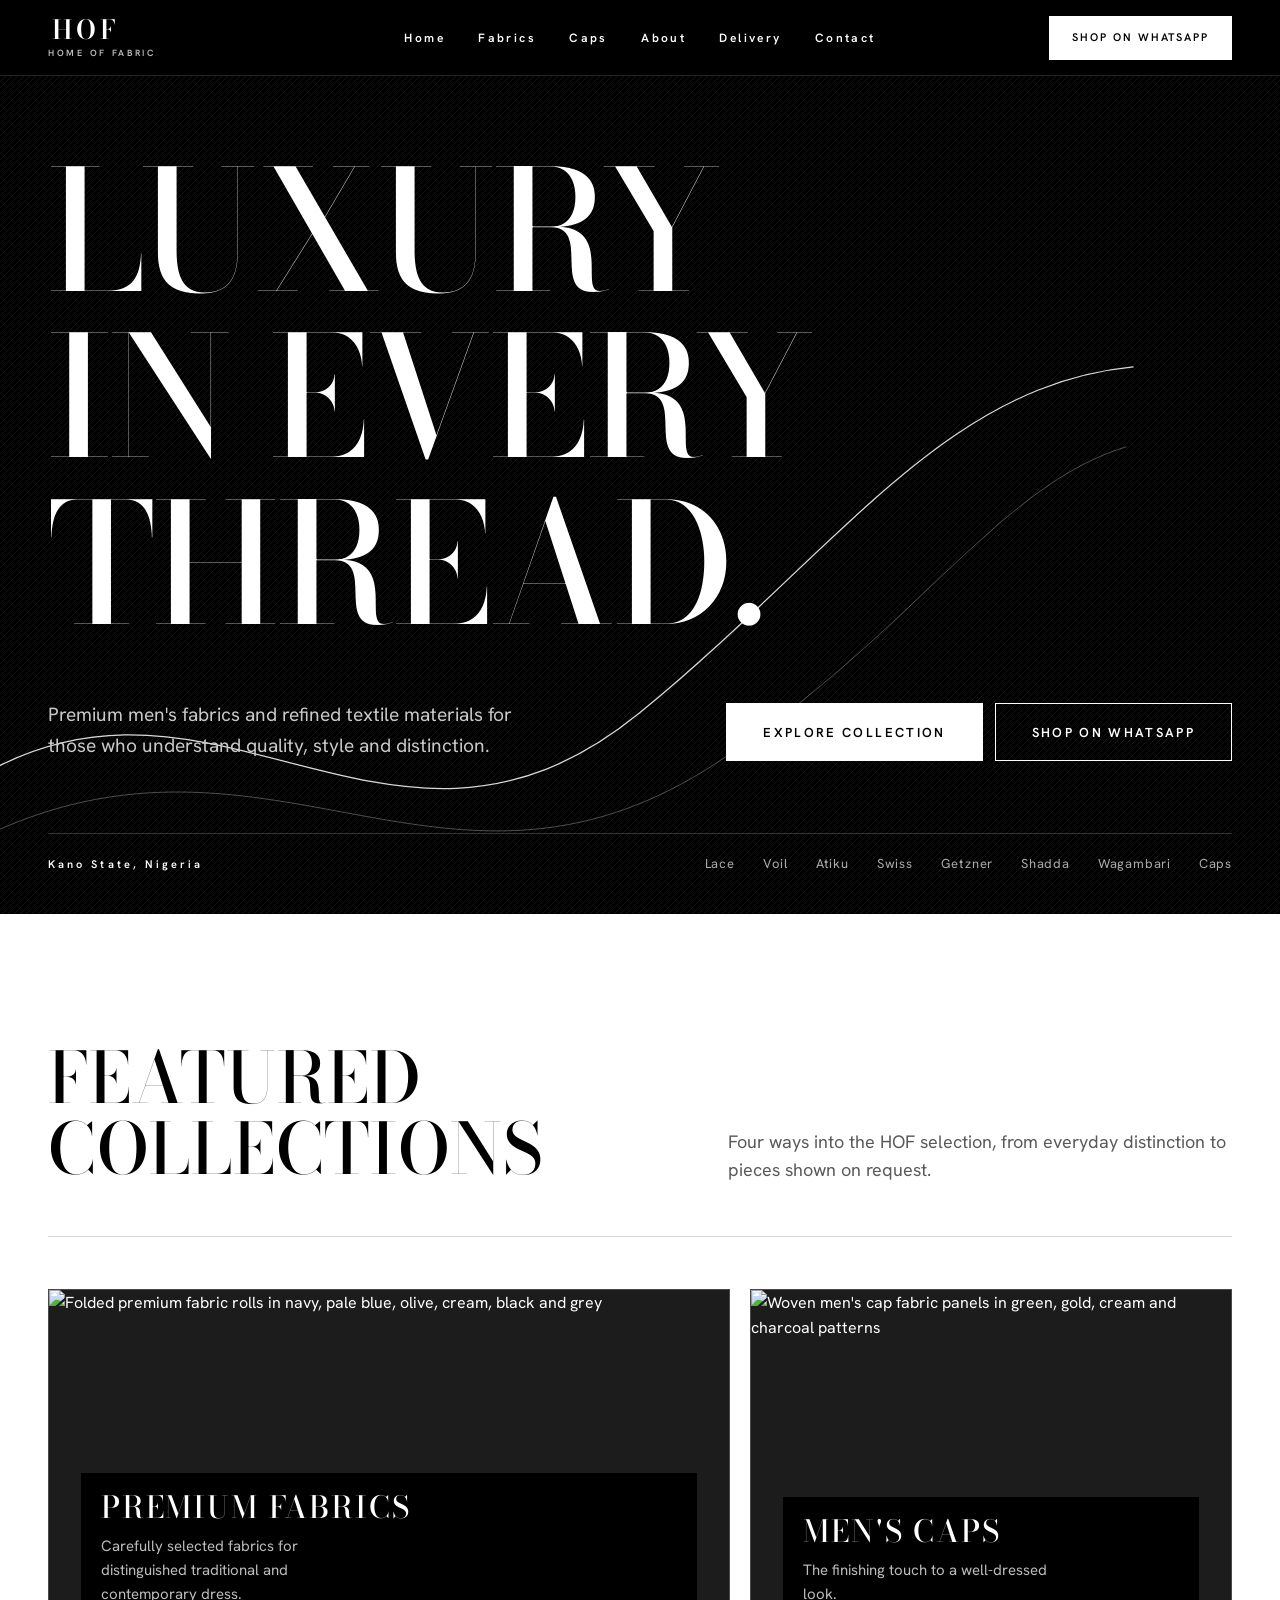
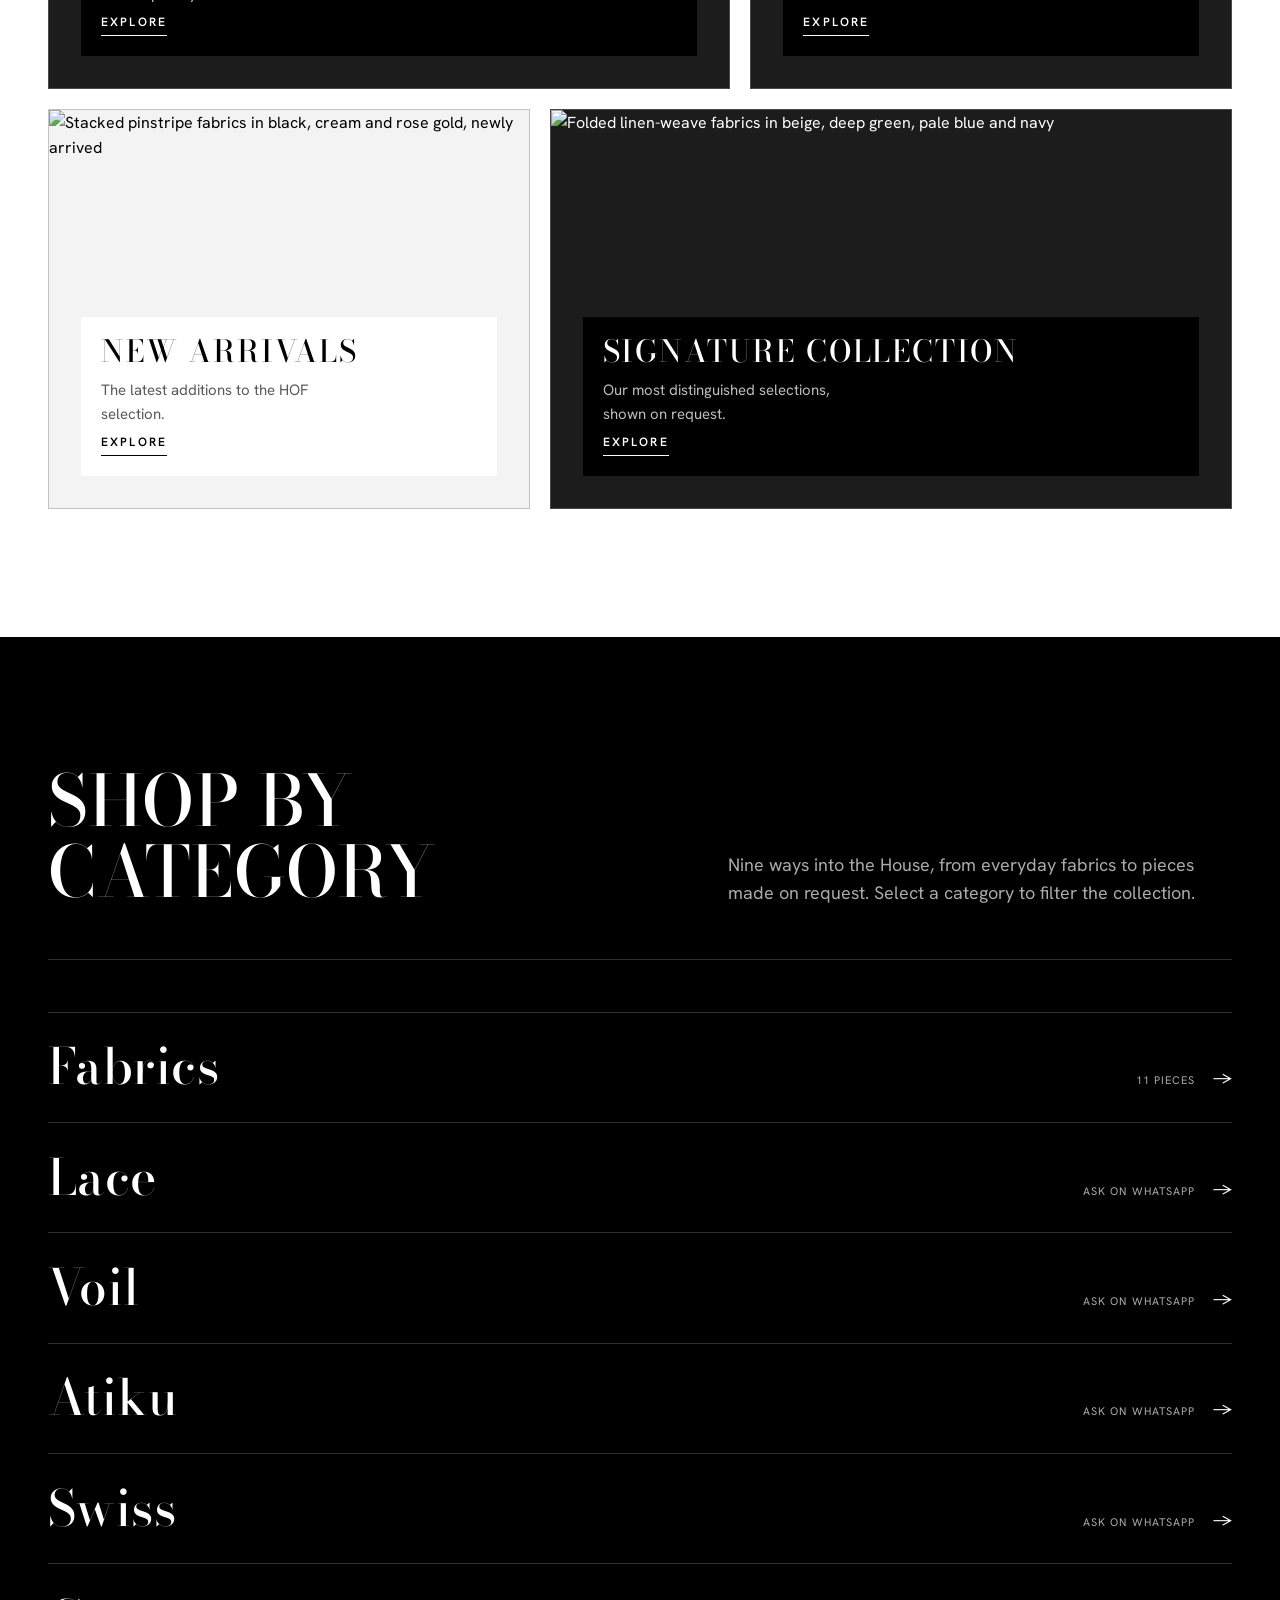
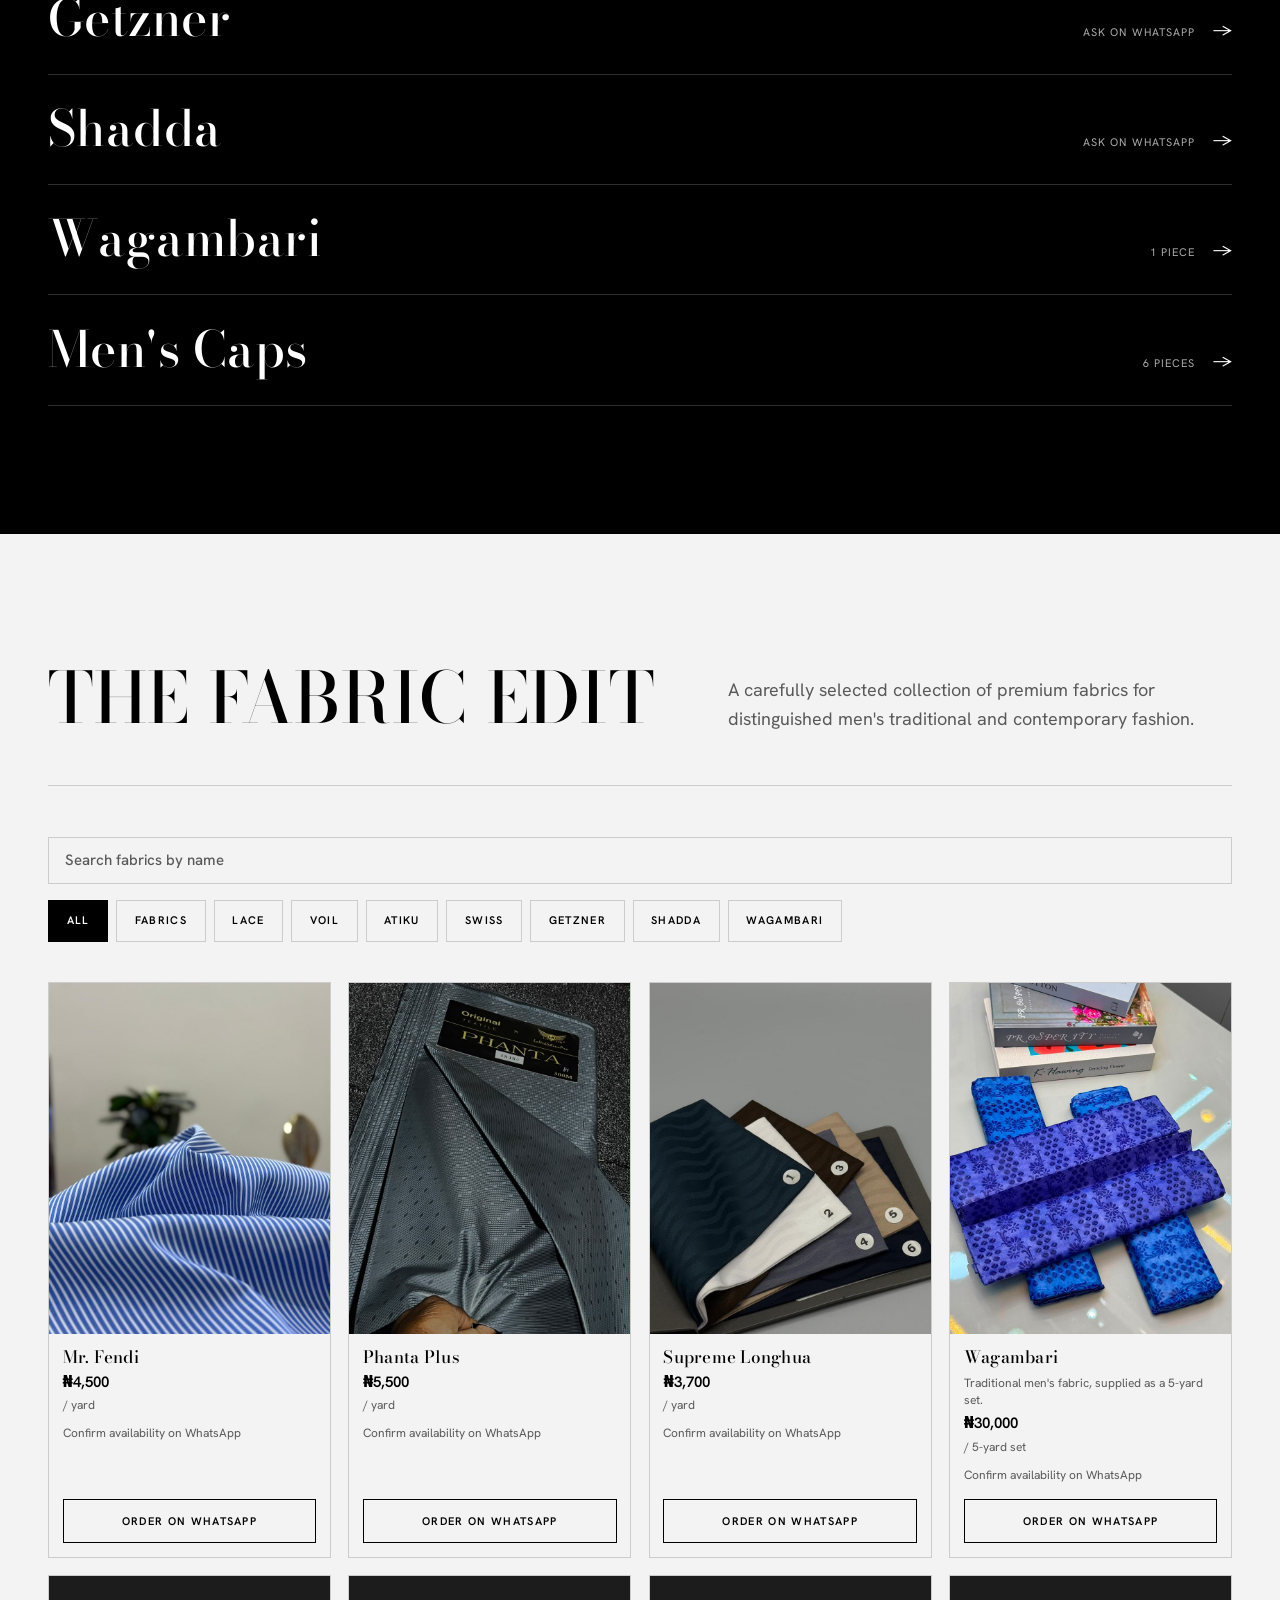
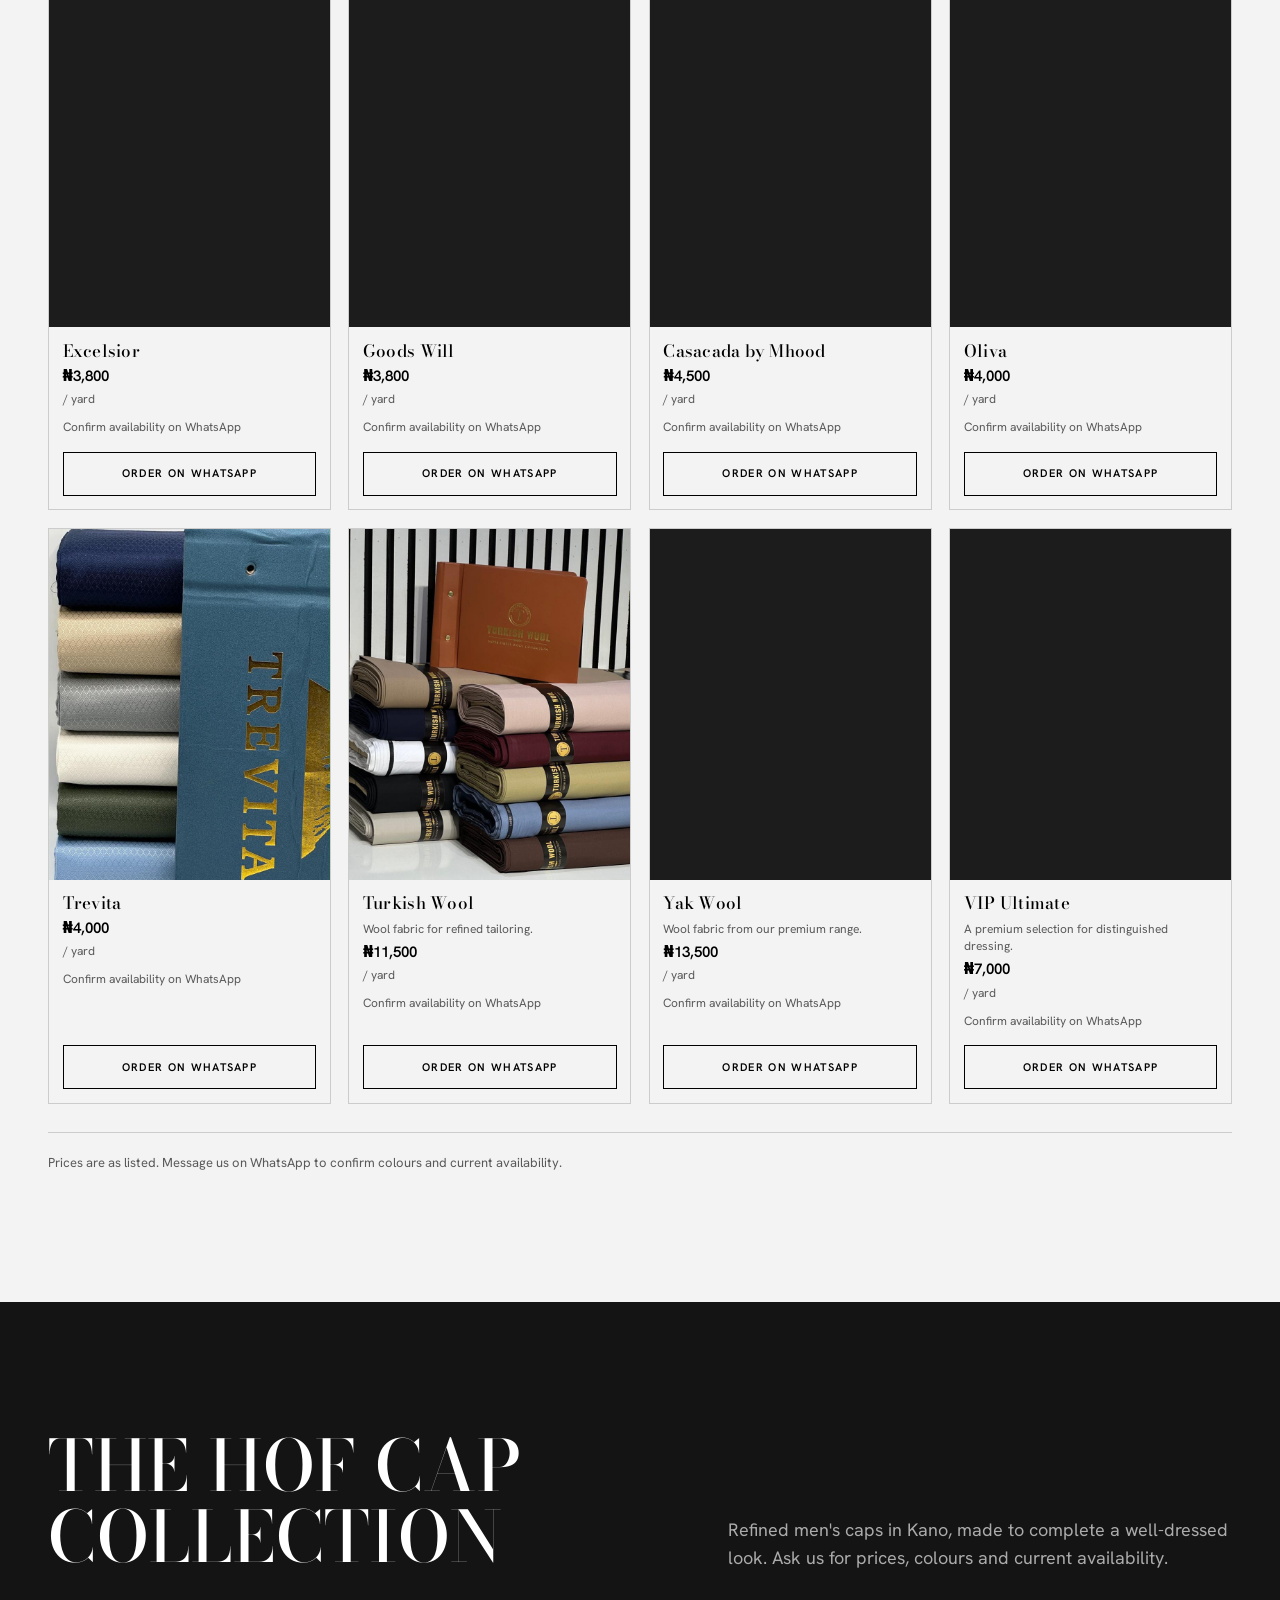
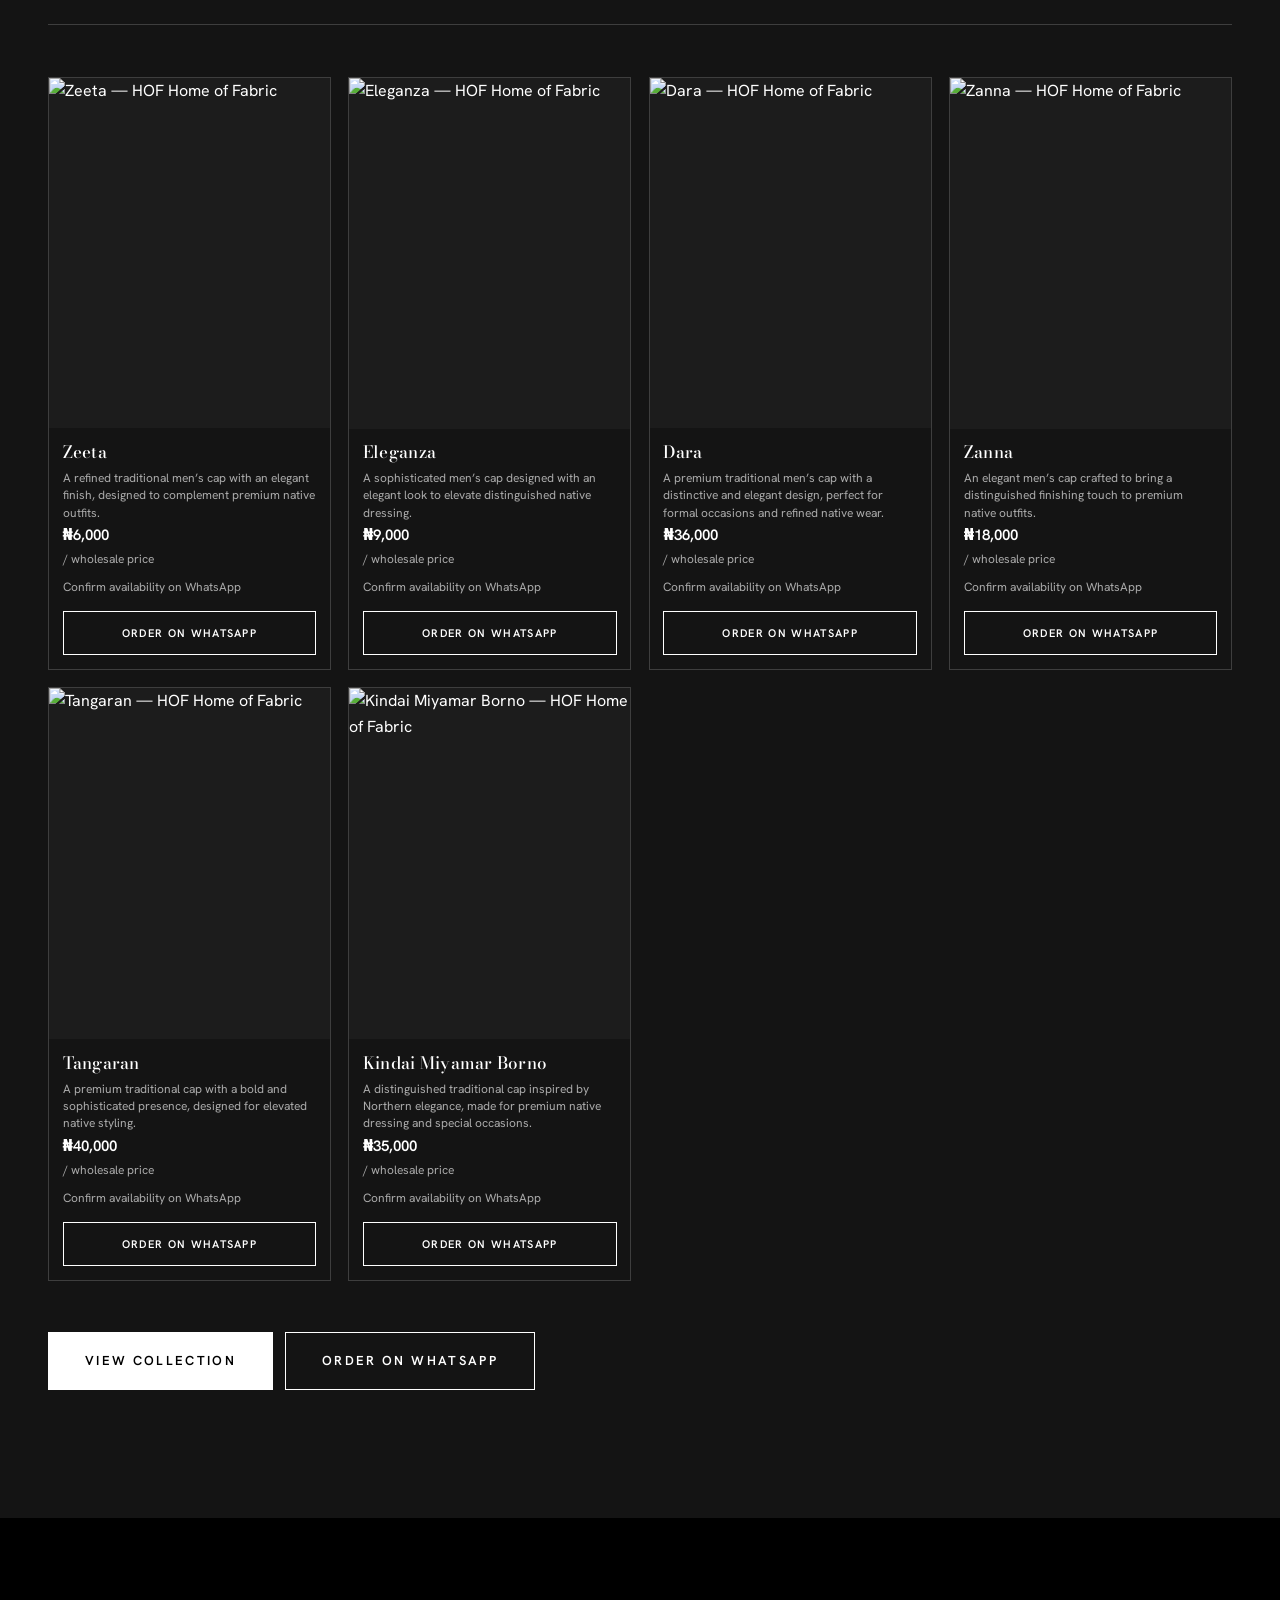
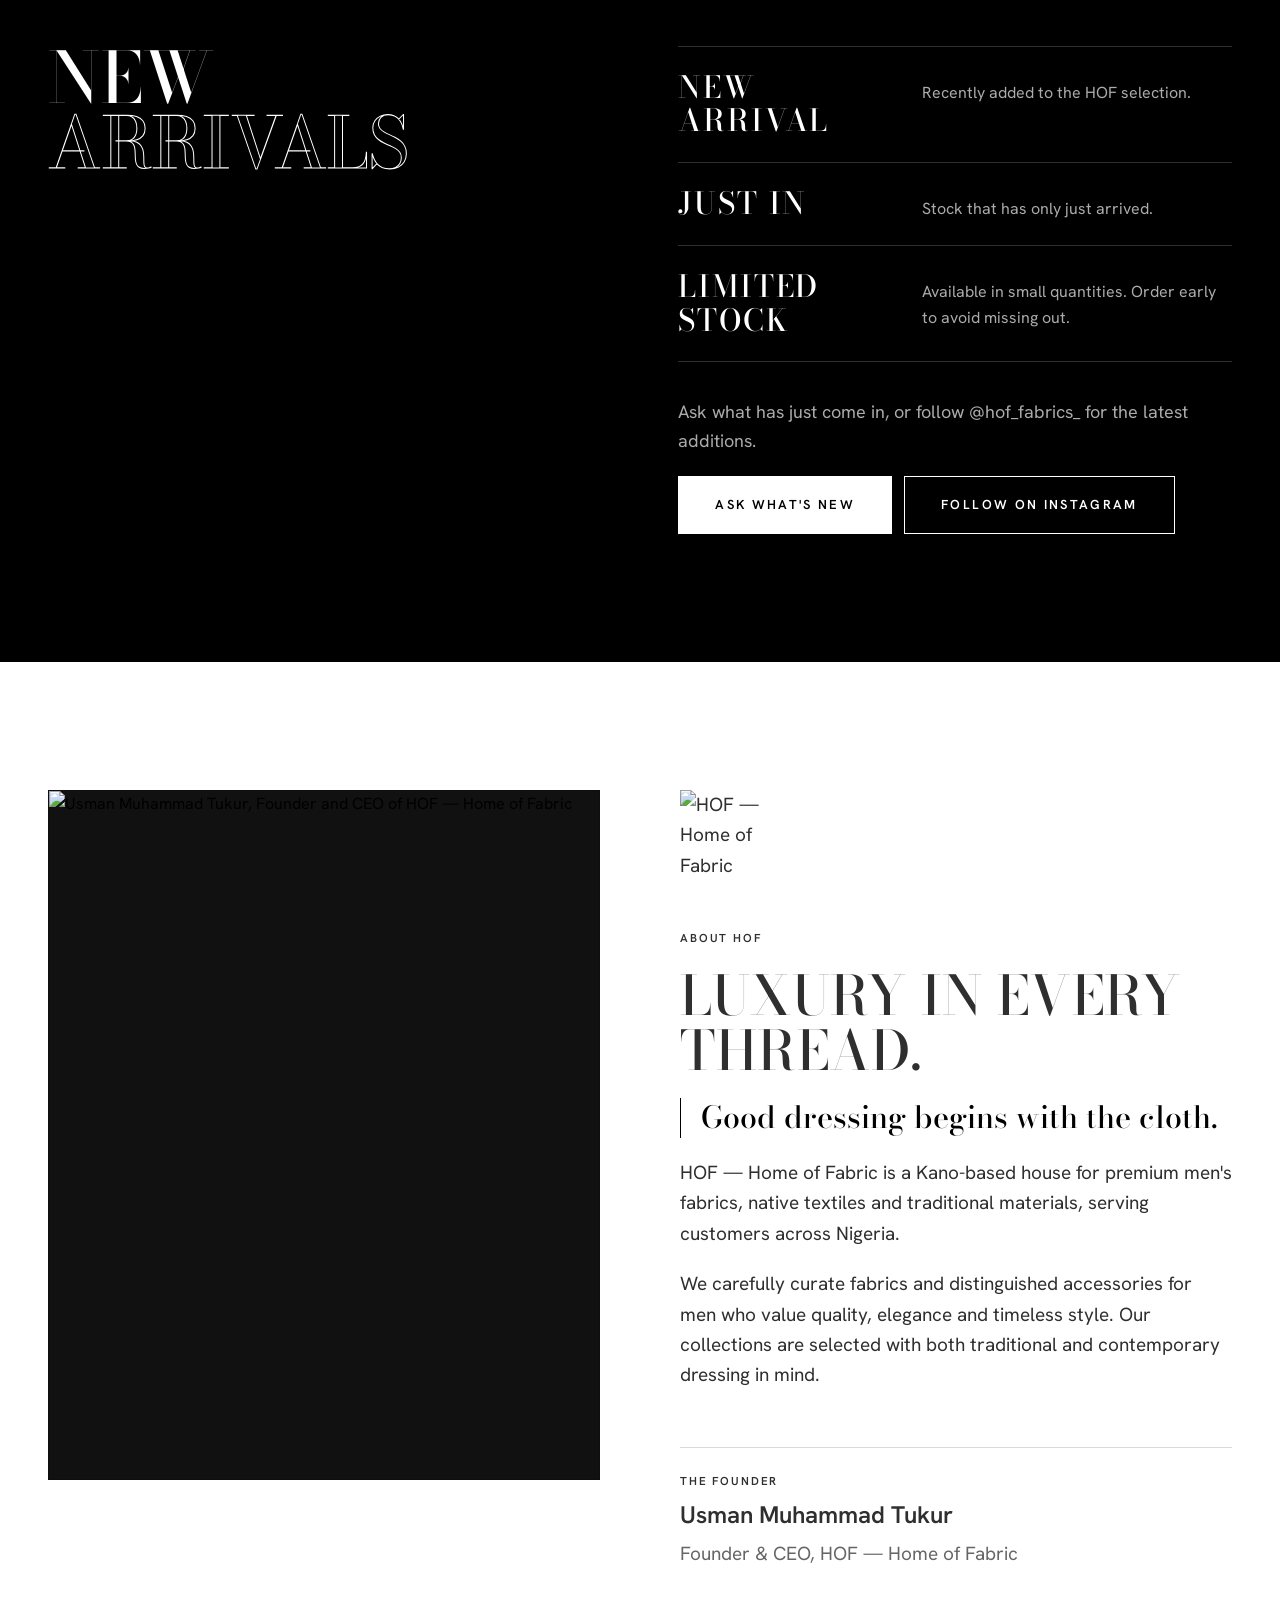
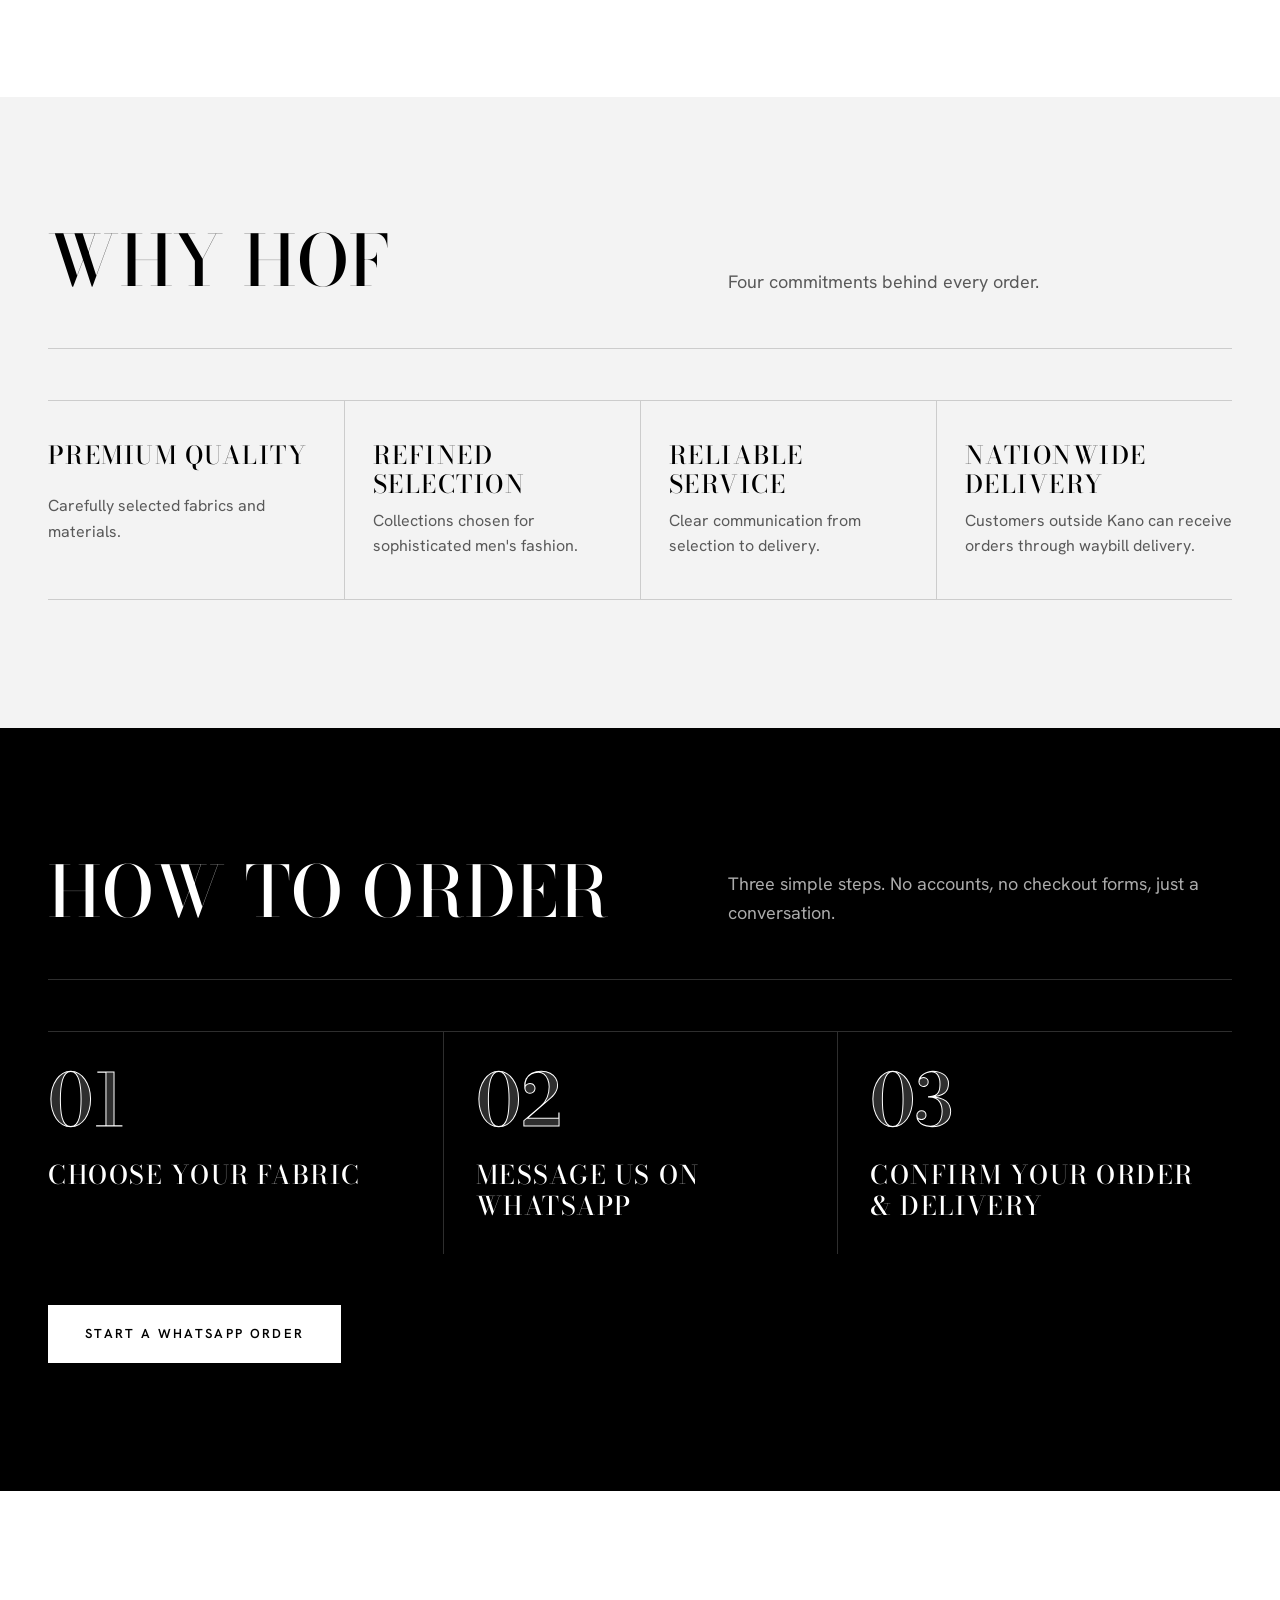
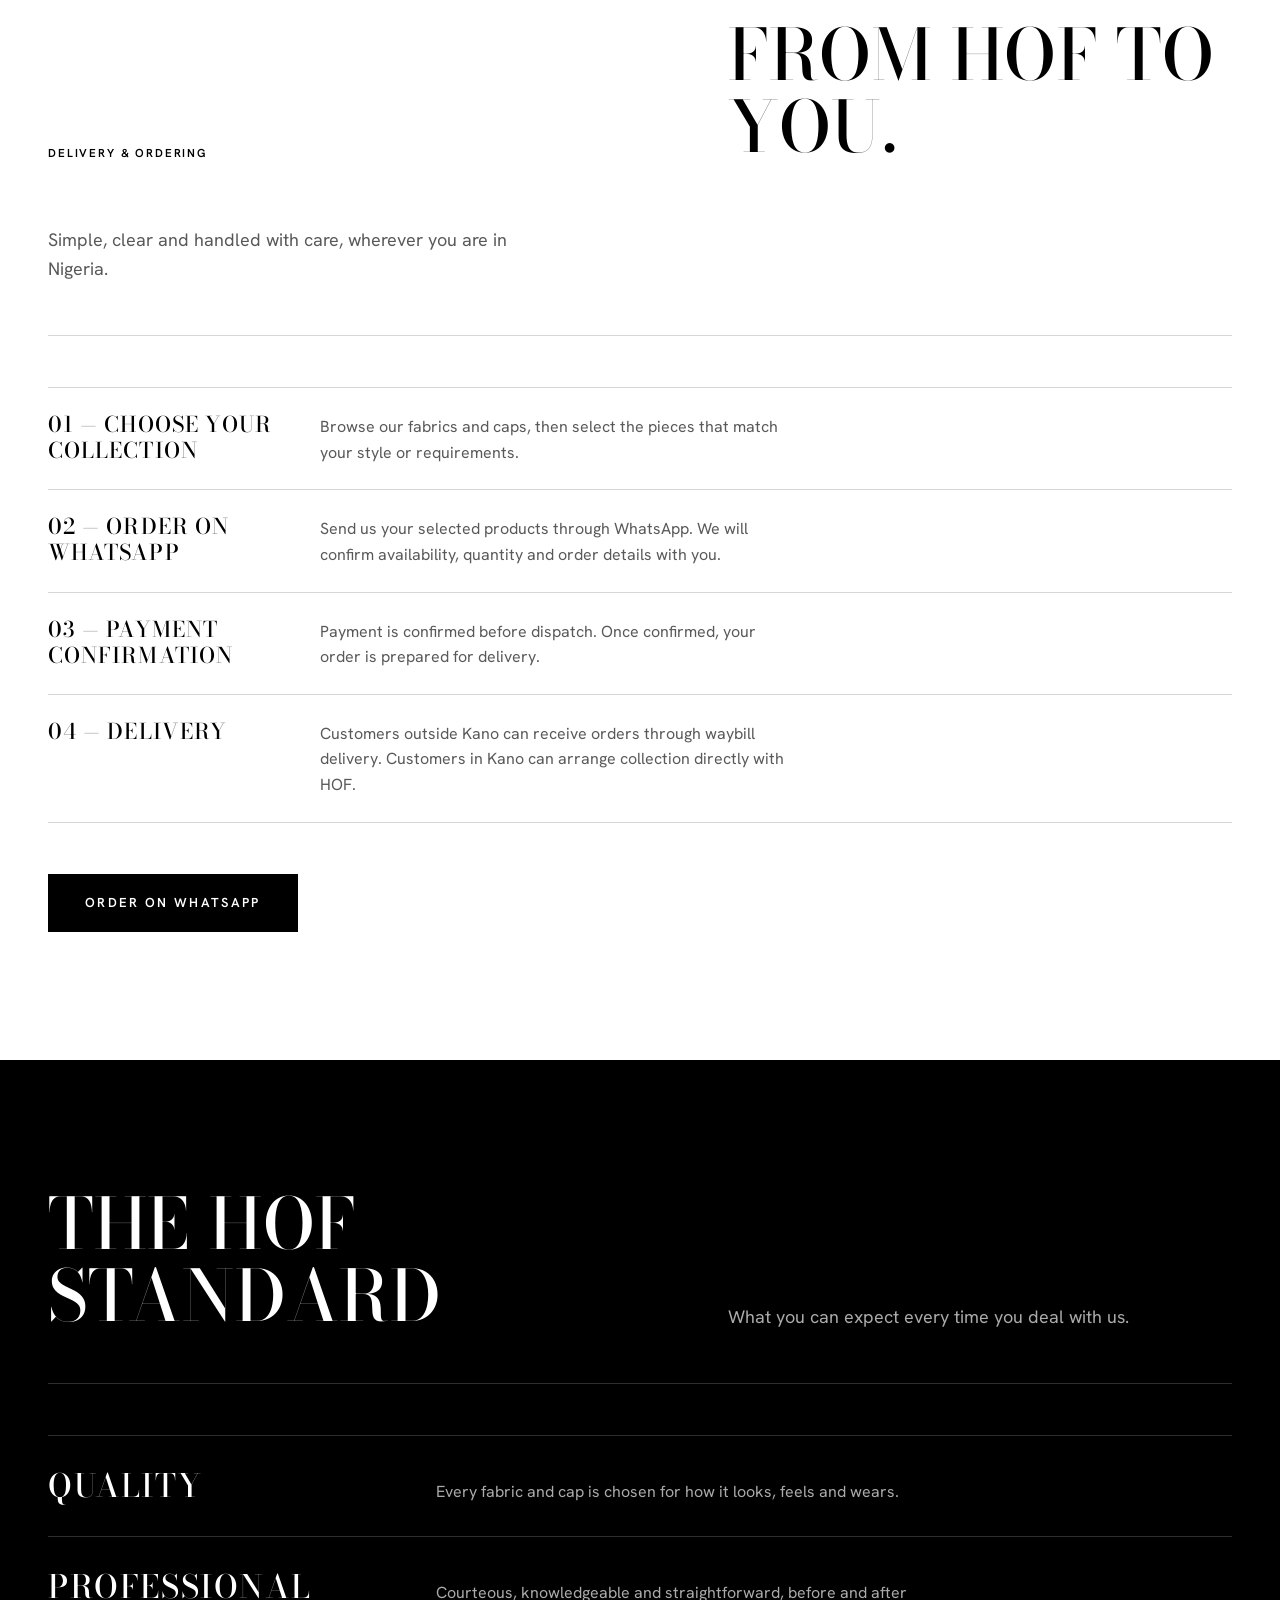
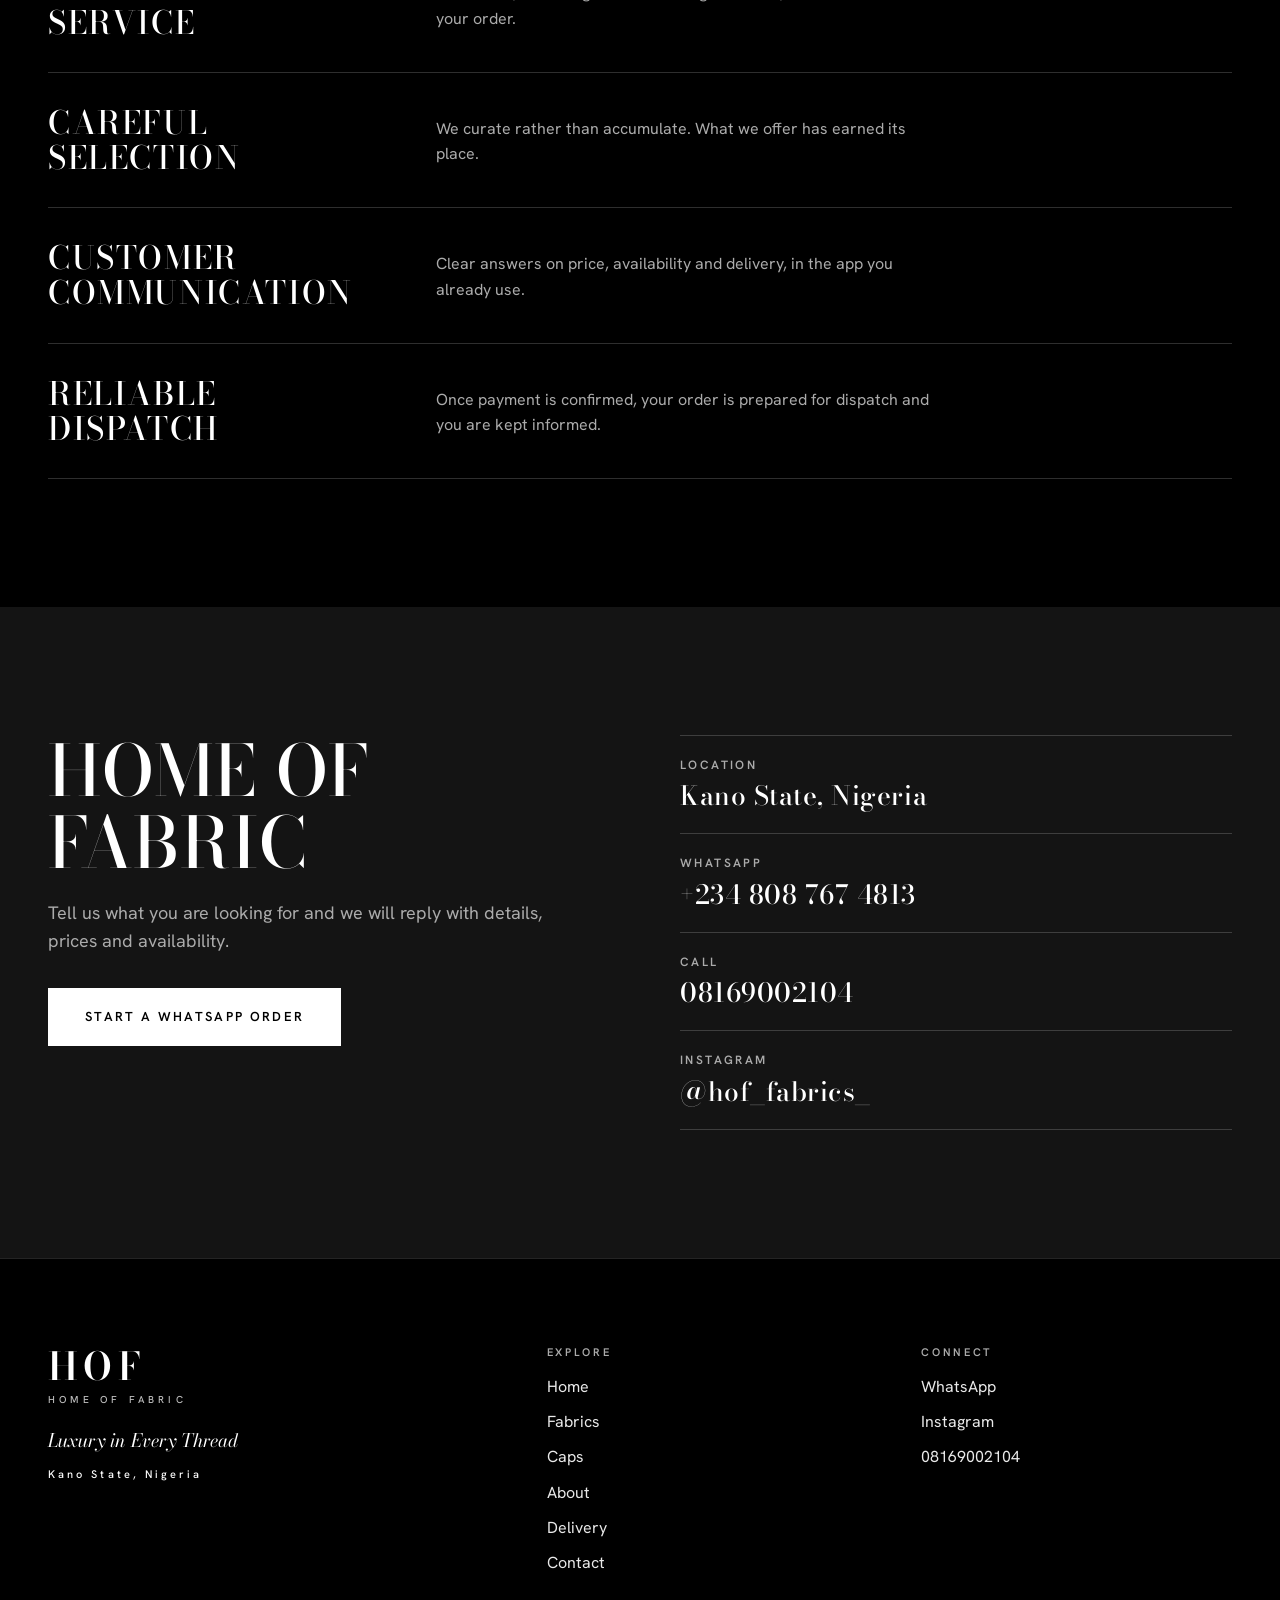
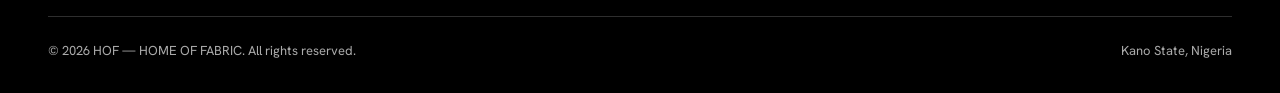
==== index.html @ 3757e95a "Update index.html" ====
<!DOCTYPE html>
<html lang="en-NG">
<head>
<meta charset="utf-8">
<meta name="viewport" content="width=device-width, initial-scale=1, viewport-fit=cover">
<title>HOF | Home of Fabric — Luxury in Every Thread</title>
<meta name="description" content="HOF — Home of Fabric: premium men's fabrics, native textiles, traditional materials and men's caps in Kano, Nigeria. Browse the collection and order directly on WhatsApp.">
<meta name="keywords" content="premium men's fabrics, men's fabrics Nigeria, Kano textile shop, premium native fabrics, men's traditional fabrics, men's caps Kano, Home of Fabric, HOF fabrics">
<meta name="robots" content="index, follow">
<meta name="author" content="HOF — Home of Fabric">
<meta name="geo.region" content="NG-KN">
<meta name="geo.placename" content="Kano, Nigeria">
<meta name="theme-color" content="#000000">
<meta property="og:site_name" content="HOF — Home of Fabric">
<meta property="og:title" content="HOF — Home of Fabric | Luxury in Every Thread">
<meta property="og:description" content="Premium men's fabrics, native textiles and traditional men's materials from Kano, Nigeria. Browse the collection and order directly on WhatsApp.">
<meta property="og:type" content="website">
<meta property="og:locale" content="en_NG">
<meta property="og:url" content="https://hoffabric.com/">
<meta property="og:image" content="https://hoffabric.com/images/og-image.jpg">
<meta property="og:image:width" content="1200">
<meta property="og:image:height" content="630">
<meta property="og:image:alt" content="HOF — Home of Fabric. Luxury in Every Thread.">
<meta name="twitter:card" content="summary_large_image">
<meta name="twitter:title" content="HOF — Home of Fabric | Premium Men's Fabrics in Kano, Nigeria">
<meta name="twitter:description" content="Premium men's fabrics, native textiles and traditional men's materials from Kano, Nigeria.">
<meta name="twitter:image" content="https://hoffabric.com/images/og-image.jpg">
<link rel="icon" href="favicon.ico" sizes="48x48">
<link rel="icon" type="image/svg+xml" href="favicon.svg">
<link rel="icon" type="image/png" sizes="32x32" href="favicon-32x32.png">
<link rel="apple-touch-icon" sizes="180x180" href="apple-touch-icon.png">
<link rel="manifest" href="site.webmanifest">
<link rel="preconnect" href="https://fonts.googleapis.com">
<link rel="preconnect" href="https://fonts.gstatic.com" crossorigin>
<link rel="stylesheet" href="https://fonts.googleapis.com/css2?family=Bodoni+Moda:opsz,wght@6..96,400..800&family=Hanken+Grotesk:wght@300..700&display=swap">
<script>document.documentElement.classList.add('js')</script>
<script type="application/ld+json">
{
  "@context": "https://schema.org",
  "@type": "Store",
  "name": "HOF — Home of Fabric",
  "alternateName": "Home of Fabric",
  "description": "Premium men's fabrics, native textiles, traditional materials and men's caps in Kano, Nigeria.",
  "telephone": "+2348169002104",
  "address": {
    "@type": "PostalAddress",
    "addressLocality": "Kano",
    "addressRegion": "Kano State",
    "addressCountry": "NG"
  },
  "areaServed": "Nigeria",
  "sameAs": ["https://www.instagram.com/hof_fabrics_/"],
  "priceRange": "₦₦"
}
</script>
<link rel="stylesheet" href="style.css">
</head>
<body>
<a class="skip" href="#main">Skip to content</a>

<!-- Fabric weave patterns, reused across the page -->
<svg width="0" height="0" style="position:absolute" aria-hidden="true" focusable="false">
  <defs>
    <pattern id="p-twill" width="8" height="8" patternUnits="userSpaceOnUse"><rect width="8" height="8" fill="#1c1c1c"/><path d="M0 8L8 0M-2 2L2-2M6 10L10 6" stroke="#fff" stroke-opacity=".12"/></pattern>
    <pattern id="p-basket" width="8" height="8" patternUnits="userSpaceOnUse"><rect width="8" height="8" fill="#1c1c1c"/><path d="M0 1H4M0 3H4M4 5H8M4 7H8M5 0V4M7 0V4M1 4V8M3 4V8" stroke="#fff" stroke-opacity=".13"/></pattern>
    <pattern id="p-herring" width="12" height="12" patternUnits="userSpaceOnUse"><rect width="12" height="12" fill="#1c1c1c"/><path d="M0 6L6 0L12 6M0 12L6 6L12 12" fill="none" stroke="#fff" stroke-opacity=".14"/></pattern>
    <pattern id="p-stripe" width="7" height="7" patternUnits="userSpaceOnUse"><rect width="7" height="7" fill="#1c1c1c"/><path d="M.5 0V7" stroke="#fff" stroke-opacity=".2"/></pattern>
    <pattern id="p-dot" width="6" height="6" patternUnits="userSpaceOnUse"><rect width="6" height="6" fill="#1c1c1c"/><circle cx="3" cy="3" r=".8" fill="#fff" fill-opacity=".2"/></pattern>
    <pattern id="p-check" width="16" height="16" patternUnits="userSpaceOnUse"><rect width="16" height="16" fill="#1c1c1c"/><path d="M0 .5H16M.5 0V16" stroke="#fff" stroke-opacity=".13"/><path d="M0 8.5H16M8.5 0V16" stroke="#fff" stroke-opacity=".06"/></pattern>
    <pattern id="p-diamond" width="10" height="10" patternUnits="userSpaceOnUse"><rect width="10" height="10" fill="#1c1c1c"/><path d="M5 0L10 5L5 10L0 5Z" fill="none" stroke="#fff" stroke-opacity=".13"/></pattern>
    <pattern id="p-rib" width="4" height="4" patternUnits="userSpaceOnUse"><rect width="4" height="4" fill="#1c1c1c"/><path d="M0 .5H4" stroke="#fff" stroke-opacity=".16"/></pattern>
  </defs>
</svg>

<!-- ================= HEADER ================= -->
<header class="header on-dark">
  <div class="wrap">
    <a class="logo logo-link" href="#home" aria-label="HOF — Home of Fabric, back to top">
      <b>HOF</b><span>HOME OF FABRIC</span>
    </a>

    <nav class="nav" id="menu" aria-label="Main">
      <ul>
        <li><a class="nav-link" href="#home">Home</a></li>
        <li><a class="nav-link" href="#fabrics">Fabrics</a></li>
        <li><a class="nav-link" href="#caps">Caps</a></li>
        <li><a class="nav-link" href="#about">About</a></li>
        <li><a class="nav-link" href="#delivery">Delivery</a></li>
        <li><a class="nav-link" href="#contact">Contact</a></li>
      </ul>
      <div class="nav-foot">
        <a class="btn btn--block" href="https://wa.me/2348087674813?text=Hello%20HOF%2C%20I%20would%20like%20to%20see%20your%20fabric%20collection." target="_blank" rel="noopener noreferrer">Shop on WhatsApp</a>
        <p>Kano State, Nigeria<br><a href="tel:+2348169002104">Call 08169002104</a></p>
      </div>
    </nav>

    <div class="header-right">
      <a class="btn" href="https://wa.me/2348087674813?text=Hello%20HOF%2C%20I%20would%20like%20to%20see%20your%20fabric%20collection." target="_blank" rel="noopener noreferrer"><span class="short">WhatsApp</span><span class="long">Shop on WhatsApp</span></a>
      <button class="burger" type="button" aria-expanded="false" aria-controls="menu" aria-label="Open menu"><i></i><i></i></button>
    </div>
  </div>
</header>

<main id="main">

<!-- ================= HERO ================= -->
<section class="hero on-dark bg-black" id="home" aria-labelledby="hero-title">
  <svg class="thread" viewBox="0 0 1000 1000" preserveAspectRatio="none" aria-hidden="true" focusable="false">
    <path class="t1" pathLength="1" d="M-40 860C160 640 300 1010 500 760S780 250 1040 380"/>
    <path class="t2" pathLength="1" d="M-40 930C200 720 340 1040 560 820S820 330 1040 470"/>
  </svg>
  <div class="wrap">
    <h1 class="display" id="hero-title">
      <span class="ln"><span>Luxury</span></span>
      <span class="ln"><span>in every</span></span>
      <span class="ln"><span>thread.</span></span>
    </h1>
    <div class="hero-body">
      <p>Premium men's fabrics and refined textile materials for those who understand quality, style and distinction.</p>
      <div class="actions">
        <a class="btn btn--lg" href="#collections">Explore Collection</a>
        <a class="btn btn--lg btn--ghost" href="https://wa.me/2348087674813?text=Hello%20HOF%2C%20I%20would%20like%20to%20see%20your%20fabric%20collection." target="_blank" rel="noopener noreferrer">Shop on WhatsApp</a>
      </div>
    </div>
    <div class="hero-foot">
      <span class="loc">Kano State, Nigeria</span>
      <ul class="range" aria-label="Product range">
        <li>Lace</li><li>Voil</li><li>Atiku</li><li>Swiss</li><li>Getzner</li><li>Shadda</li><li>Wagambari</li><li>Caps</li>
      </ul>
    </div>
  </div>
</section>

<!-- ================= COLLECTIONS ================= -->
<section class="section on-light bg-white" id="collections" aria-labelledby="col-title">
  <div class="wrap">
    <div class="section-head rv">
      <h2 class="display" id="col-title">Featured collections</h2>
      <p class="lead">Four ways into the HOF selection, from everyday distinction to pieces shown on request.</p>
    </div>
    <div class="tiles">
      <article class="tile rv">
        <img src="images/collection-premium-fabrics.jpg" width="810" height="1080" alt="Folded premium fabric rolls in navy, pale blue, olive, cream, black and grey" loading="lazy" decoding="async">
        <div class="in">
          <h3>Premium Fabrics</h3>
          <p>Carefully selected fabrics for distinguished traditional and contemporary dress.</p>
          <a class="link" href="#fabrics">Explore</a>
        </div>
      </article>
      <article class="tile rv" style="--d:80ms">
        <img src="images/collection-mens-caps.jpg" width="810" height="1080" alt="Woven men's cap fabric panels in green, gold, cream and charcoal patterns" loading="lazy" decoding="async">
        <div class="in">
          <h3>Men's Caps</h3>
          <p>The finishing touch to a well-dressed look.</p>
          <a class="link" href="#caps">Explore</a>
        </div>
      </article>
      <article class="tile tile--light rv">
        <img src="images/collection-new-arrivals.jpg" width="812" height="1080" alt="Stacked pinstripe fabrics in black, cream and rose gold, newly arrived" loading="lazy" decoding="async">
        <div class="in">
          <h3>New Arrivals</h3>
          <p>The latest additions to the HOF selection.</p>
          <a class="link" href="#new">Explore</a>
        </div>
      </article>
      <article class="tile rv" style="--d:80ms">
        <img src="images/collection-signature.jpg" width="1000" height="1333" alt="Folded linen-weave fabrics in beige, deep green, pale blue and navy" loading="lazy" decoding="async">
        <div class="in">
          <h3>Signature Collection</h3>
          <p>Our most distinguished selections, shown on request.</p>
          <a class="link" href="https://wa.me/2348087674813?text=Hello%20HOF%2C%20I%20would%20like%20to%20see%20the%20Signature%20Collection." target="_blank" rel="noopener noreferrer">Explore</a>
        </div>
      </article>
    </div>
  </div>
</section>

<!-- ================= SHOP BY CATEGORY ================= -->
<section class="section on-dark bg-black" id="shop-by-category" aria-labelledby="sbc-title">
  <div class="wrap">
    <div class="section-head rv">
      <h2 class="display" id="sbc-title">Shop by category</h2>
      <p class="lead">Nine ways into the House, from everyday fabrics to pieces made on request. Select a category to filter the collection.</p>
    </div>
    <div class="sbc-index rv" id="sbcIndex"></div>
  </div>
</section>

<!-- ================= FABRICS ================= -->
<section class="section on-light bg-mist" id="fabrics" aria-labelledby="fab-title">
  <div class="wrap">
    <div class="section-head rv">
      <h2 class="display" id="fab-title">The Fabric Edit</h2>
      <p class="lead">A carefully selected collection of premium fabrics for distinguished men's traditional and contemporary fashion.</p>
    </div>
    <div class="catalogue-tools rv">
      <div class="search" role="search">
        <input type="search" id="fabricSearch" placeholder="Search fabrics by name" aria-label="Search fabrics">
      </div>
      <div class="chips" id="fabricChips" role="group" aria-label="Filter by category"></div>
    </div>
    <div class="cgrid" id="fabricGrid"></div>
    <p class="empty" id="fabricEmpty" hidden aria-live="polite">No fabrics match your search. Try another name or category, or ask us directly on WhatsApp.</p>
    <p class="note small rv">Prices are as listed. Message us on WhatsApp to confirm colours and current availability.</p>
    <noscript><p class="note">Please message us on WhatsApp at <a href="https://wa.me/2348087674813" target="_blank" rel="noopener noreferrer">+234 808 767 4813</a> to see our fabrics and prices.</p></noscript>
  </div>
</section>

<!-- ================= CAPS ================= -->
<section class="section on-dark bg-char" id="caps" aria-labelledby="cap-title">
  <div class="wrap">
    <div class="section-head rv">
      <h2 class="display" id="cap-title">The HOF Cap Collection</h2>
      <p class="lead">Refined men's caps in Kano, made to complete a well-dressed look. Ask us for prices, colours and current availability.</p>
    </div>
    <div class="cgrid" id="capGrid"></div>
    <div class="actions cap-actions rv">
      <a class="btn btn--lg" href="https://www.instagram.com/hof_fabrics_/" target="_blank" rel="noopener noreferrer">View Collection</a>
      <a class="btn btn--lg btn--ghost" href="https://wa.me/2348087674813?text=Hello%20HOF%2C%20I%20would%20like%20to%20order%20caps.%20Please%20send%20me%20more%20details%20and%20availability." target="_blank" rel="noopener noreferrer">Order on WhatsApp</a>
    </div>
  </div>
</section>

<!-- ================= NEW ARRIVALS ================= -->
<section class="section on-dark bg-black" id="new" aria-labelledby="new-title">
  <div class="wrap">
    <div class="arr">
      <h2 class="display arr-title rv" id="new-title"><span>New</span><span class="o">Arrivals</span></h2>
      <div class="rv">
        <div class="arr-list">
          <div class="arr-row"><h3>New Arrival</h3><p>Recently added to the HOF selection.</p></div>
          <div class="arr-row"><h3>Just In</h3><p>Stock that has only just arrived.</p></div>
          <div class="arr-row"><h3>Limited Stock</h3><p>Available in small quantities. Order early to avoid missing out.</p></div>
        </div>
        <div class="arr-cta">
          <p class="lead">Ask what has just come in, or follow @hof_fabrics_ for the latest additions.</p>
          <div class="actions">
            <a class="btn btn--lg" href="https://wa.me/2348087674813?text=Hello%20HOF%2C%20what%20new%20arrivals%20do%20you%20have%3F" target="_blank" rel="noopener noreferrer">Ask What's New</a>
            <a class="btn btn--lg btn--ghost" href="https://www.instagram.com/hof_fabrics_/" target="_blank" rel="noopener noreferrer">Follow on Instagram</a>
          </div>
        </div>
      </div>
    </div>
    <div class="cgrid" id="arrivalGrid"></div>
  </div>
</section>

<!-- ================= ABOUT ================= -->
<section class="section on-light bg-white" id="about" aria-labelledby="about-title">
  <div class="wrap about">

    <div class="about-media rv">
      <img
        src="images/founder-ceo.jpeg"
        width="810"
        height="1080"
        alt="Usman Muhammad Tukur, Founder and CEO of HOF — Home of Fabric"
        loading="lazy"
        decoding="async">
    </div>

    <div class="about-copy rv">
      <img
        src="images/hof-logo.png"
        class="about-logo"
        alt="HOF — Home of Fabric"
        loading="lazy"
        decoding="async">

      <p class="eyebrow">ABOUT HOF</p>

      <h2 class="display" id="about-title">Luxury in Every Thread.</h2>

      <p class="pull">Good dressing begins with the cloth.</p>

      <p>
        HOF — Home of Fabric is a Kano-based house for premium men's fabrics,
        native textiles and traditional materials, serving customers across
        Nigeria.
      </p>

      <p>
        We carefully curate fabrics and distinguished accessories for men
        who value quality, elegance and timeless style. Our collections are
        selected with both traditional and contemporary dressing in mind.
      </p>

      <div class="founder-info">
        <p class="eyebrow">THE FOUNDER</p>
        <h3>Usman Muhammad Tukur</h3>
        <p>Founder &amp; CEO, HOF — Home of Fabric</p>
      </div>
    </div>

  </div>
</section>

<!-- ================= WHY HOF ================= -->
<section class="section on-light bg-mist" aria-labelledby="why-title">
  <div class="wrap">
    <div class="section-head rv">
      <h2 class="display" id="why-title">Why HOF</h2>
      <p class="lead">Four commitments behind every order.</p>
    </div>
    <div class="why">
      <div class="why-item rv"><h3>Premium Quality</h3><p>Carefully selected fabrics and materials.</p></div>
      <div class="why-item rv" style="--d:70ms"><h3>Refined Selection</h3><p>Collections chosen for sophisticated men's fashion.</p></div>
      <div class="why-item rv" style="--d:140ms"><h3>Reliable Service</h3><p>Clear communication from selection to delivery.</p></div>
      <div class="why-item rv" style="--d:210ms"><h3>Nationwide Delivery</h3><p>Customers outside Kano can receive orders through waybill delivery.</p></div>
    </div>
  </div>
</section>

<!-- ================= HOW TO ORDER ================= -->
<section class="section on-dark bg-black" id="order" aria-labelledby="order-title">
  <div class="wrap">
    <div class="section-head rv">
      <h2 class="display" id="order-title">How to order</h2>
      <p class="lead">Three simple steps. No accounts, no checkout forms, just a conversation.</p>
    </div>
    <ol class="steps">
      <li class="step rv"><span class="n" aria-hidden="true">01</span><h3>Choose your fabric</h3></li>
      <li class="step rv" style="--d:90ms"><span class="n" aria-hidden="true">02</span><h3>Message us on WhatsApp</h3></li>
      <li class="step rv" style="--d:180ms"><span class="n" aria-hidden="true">03</span><h3>Confirm your order &amp; delivery</h3></li>
    </ol>
    <div class="order-cta rv">
      <a class="btn btn--lg" href="https://wa.me/2348087674813?text=Hello%20HOF%2C%20I%20would%20like%20to%20place%20an%20order." target="_blank" rel="noopener noreferrer">Start a WhatsApp Order</a>
    </div>
  </div>
</section>

<!-- ================= DELIVERY ================= -->
<section class="section on-light bg-white" id="delivery" aria-labelledby="del-title">
  <div class="wrap">

    <div class="section-head rv">
      <p class="eyebrow">DELIVERY &amp; ORDERING</p>
      <h2 class="display" id="del-title">From HOF to You.</h2>
      <p class="lead">
        Simple, clear and handled with care, wherever you are in Nigeria.
      </p>
    </div>

    <div class="deliv rv">

      <div class="deliv-row">
        <h3>01 — Choose Your Collection</h3>
        <p>
          Browse our fabrics and caps, then select the pieces that match your
          style or requirements.
        </p>
      </div>

      <div class="deliv-row">
        <h3>02 — Order on WhatsApp</h3>
        <p>
          Send us your selected products through WhatsApp. We will confirm
          availability, quantity and order details with you.
        </p>
      </div>

      <div class="deliv-row">
        <h3>03 — Payment Confirmation</h3>
        <p>
          Payment is confirmed before dispatch. Once confirmed, your order is
          prepared for delivery.
        </p>
      </div>

      <div class="deliv-row">
        <h3>04 — Delivery</h3>
        <p>
          Customers outside Kano can receive orders through waybill delivery.
          Customers in Kano can arrange collection directly with HOF.
        </p>
      </div>

    </div>

    <div class="order-cta rv">
      <a
        class="btn btn--lg"
        href="https://wa.me/2348087674813?text=Hello%20HOF%2C%20I%27d%20like%20to%20place%20an%20order."
        target="_blank"
        rel="noopener noreferrer">
        Order on WhatsApp
      </a>
    </div>

  </div>
</section>
<!-- ================= THE HOF STANDARD ================= -->
<section class="section on-dark bg-black" aria-labelledby="std-title">
  <div class="wrap">
    <div class="section-head rv">
      <h2 class="display" id="std-title">The HOF Standard</h2>
      <p class="lead">What you can expect every time you deal with us.</p>
    </div>
    <div class="std">
      <div class="std-row rv"><h3>Quality</h3><p>Every fabric and cap is chosen for how it looks, feels and wears.</p></div>
      <div class="std-row rv"><h3>Professional service</h3><p>Courteous, knowledgeable and straightforward, before and after your order.</p></div>
      <div class="std-row rv"><h3>Careful selection</h3><p>We curate rather than accumulate. What we offer has earned its place.</p></div>
      <div class="std-row rv"><h3>Customer communication</h3><p>Clear answers on price, availability and delivery, in the app you already use.</p></div>
      <div class="std-row rv"><h3>Reliable dispatch</h3><p>Once payment is confirmed, your order is prepared for dispatch and you are kept informed.</p></div>
    </div>
  </div>
</section>

<!-- ================= CONTACT ================= -->
<section class="section on-dark bg-char" id="contact" aria-labelledby="contact-title">
  <div class="wrap contact">
    <div class="rv">
      <h2 class="display" id="contact-title">Home of Fabric</h2>
      <p class="lead">Tell us what you are looking for and we will reply with details, prices and availability.</p>
      <a class="btn btn--lg" href="https://wa.me/2348087674813?text=Hello%20HOF%2C%20I%20would%20like%20to%20place%20an%20order." target="_blank" rel="noopener noreferrer">Start a WhatsApp Order</a>
    </div>
    <dl class="contact-list rv">
      <div><dt>Location</dt><dd>Kano State, Nigeria</dd></div>
      <div><dt>WhatsApp</dt><dd><a href="https://wa.me/2348087674813" target="_blank" rel="noopener noreferrer">+234 808 767 4813</a></dd></div>
      <div><dt>Call</dt><dd><a href="tel:+2348169002104">08169002104</a></dd></div>
      <div><dt>Instagram</dt><dd><a href="https://www.instagram.com/hof_fabrics_/" target="_blank" rel="noopener noreferrer">@hof_fabrics_</a></dd></div>
    </dl>
  </div>
</section>

</main>

<!-- ================= FOOTER ================= -->
<footer class="footer on-dark bg-black">
  <div class="wrap">
    <div class="foot-top">
      <div class="foot-brand">
        <b>HOF</b><span>HOME OF FABRIC</span>
        <p>Luxury in Every Thread</p>
        <span class="loc" style="margin:0;color:#fff;letter-spacing:.28em;font-size:.6875rem">Kano State, Nigeria</span>
      </div>
      <nav class="foot-col" aria-label="Footer">
        <h4>Explore</h4>
        <ul>
          <li><a href="#home">Home</a></li>
          <li><a href="#fabrics">Fabrics</a></li>
          <li><a href="#caps">Caps</a></li>
          <li><a href="#about">About</a></li>
          <li><a href="#delivery">Delivery</a></li>
          <li><a href="#contact">Contact</a></li>
        </ul>
      </nav>
      <div class="foot-col">
        <h4>Connect</h4>
        <ul>
          <li><a href="https://wa.me/2348087674813" target="_blank" rel="noopener noreferrer">WhatsApp</a></li>
          <li><a href="https://www.instagram.com/hof_fabrics_/" target="_blank" rel="noopener noreferrer">Instagram</a></li>
          <li><a href="tel:+2348169002104">08169002104</a></li>
        </ul>
      </div>
    </div>
    <div class="foot-bottom">
      <span>© 2026 HOF — HOME OF FABRIC. All rights reserved.</span>
      <span>Kano State, Nigeria</span>
    </div>
  </div>
</footer>

<a class="fab" id="fab" href="https://wa.me/2348087674813?text=Hello%20HOF%2C%20I%20would%20like%20to%20place%20an%20order." target="_blank" rel="noopener noreferrer">WhatsApp</a>

<div class="modal-backdrop" id="modalBackdrop" aria-hidden="true">
  <div class="modal" role="dialog" aria-modal="true" aria-labelledby="modalTitle">
    <div class="modal-sw" id="modalSwatch"></div>
    <div class="modal-thumbs" id="modalThumbs" hidden></div>
    <div class="modal-body">
      <h3 id="modalTitle"></h3>
      <div class="modal-price" id="modalPrice"></div>
      <p class="modal-desc" id="modalDesc"></p>
      <p class="modal-avail" id="modalAvail"></p>
      <a class="btn btn--lg" id="modalOrder" target="_blank" rel="noopener noreferrer">Order on WhatsApp</a>
    </div>
  </div>
</div>

<script src="script.js" defer></script>
</body>
</html>
---- style.css ----
/* ---------- Tokens ---------- */
:root{
  --black:#000;
  --char:#141414;
  --graphite:#262626;
  --mist:#f3f3f3;
  --white:#fff;
  --display:"Bodoni Moda","Didot","Bodoni 72",Georgia,"Times New Roman",serif;
  --sans:"Hanken Grotesk",system-ui,-apple-system,"Segoe UI",Roboto,Arial,sans-serif;
  --gutter:clamp(1.25rem,5vw,3rem);
  --header:64px;
  --ease:cubic-bezier(.22,.61,.36,1);
  box-sizing:border-box;
  padding-top:env(safe-area-inset-top,0px);
  padding-bottom:env(safe-area-inset-bottom,0px);
}
*,*::before,*::after{box-sizing:inherit}
html{scroll-behavior:smooth;scroll-padding-top:calc(var(--header) + env(safe-area-inset-top,0px) + 8px);background:var(--black);-webkit-text-size-adjust:100%}
body{margin:0;background:var(--black);color:var(--white);font-family:var(--sans);font-size:1rem;line-height:1.6;-webkit-font-smoothing:antialiased;text-rendering:optimizeLegibility}
img,svg{display:block;max-width:100%}
a{color:inherit;text-decoration:none}
h1,h2,h3,h4,p,ul,ol,figure,dl,dd{margin:0;padding:0}
ul,ol{list-style:none}
:focus-visible{outline:2px solid currentColor;outline-offset:3px}
.skip{position:absolute;left:-999px;top:0;background:#fff;color:#000;padding:.75rem 1rem;z-index:100;font-weight:600}
.skip:focus{left:0}

/* ---------- Surfaces ---------- */
.on-dark{--fg:#fff;--inv:#000;--line:rgba(255,255,255,.18);--muted:#ababab;color:#fff}
.on-light{--fg:#000;--inv:#fff;--line:rgba(0,0,0,.16);--muted:#595959;color:#000}
.bg-black{background:var(--black)}
.bg-char{background:var(--char)}
.bg-white{background:var(--white)}
.bg-mist{background:var(--mist)}

.wrap{width:min(1240px,100% - var(--gutter)*2);margin-inline:auto}
.section{padding-block:clamp(3.5rem,10vw,8.5rem)}

/* ---------- Type ---------- */
.display{font-family:var(--display);font-weight:500;line-height:1.02;letter-spacing:-.005em}
h2.display{font-size:clamp(2.1rem,6.4vw,4.4rem);text-transform:uppercase;letter-spacing:.01em}
.lead{font-size:clamp(1rem,1.5vw,1.125rem);color:var(--muted);max-width:52ch}
.small{font-size:.8125rem;color:var(--muted)}

.section-head{display:grid;gap:1.25rem;padding-bottom:clamp(2rem,4vw,3.25rem);margin-bottom:clamp(2rem,4vw,3.25rem);border-bottom:1px solid var(--line)}
@media (min-width:900px){
  .section-head{grid-template-columns:1.1fr .9fr;align-items:end;gap:4rem}
}

/* ---------- Buttons ---------- */
.btn{display:inline-flex;align-items:center;justify-content:center;min-height:48px;padding:.85rem 1.6rem;border:1px solid var(--fg);background:var(--fg);color:var(--inv);font:600 .75rem/1.2 var(--sans);letter-spacing:.18em;text-transform:uppercase;text-align:center;cursor:pointer;transition:background-color .3s var(--ease),color .3s var(--ease)}
.btn:hover{background:transparent;color:var(--fg)}
.btn--ghost{background:transparent;color:var(--fg)}
.btn--ghost:hover{background:var(--fg);color:var(--inv)}
.btn--lg{min-height:58px;padding-inline:2.25rem;font-size:.8125rem}
.btn--block{width:100%}
.link{display:inline-block;font:600 .75rem/1 var(--sans);letter-spacing:.18em;text-transform:uppercase;padding-bottom:.5rem;background:linear-gradient(currentColor,currentColor) left bottom/100% 1px no-repeat;transition:background-size .4s var(--ease)}
.link:hover{background-size:35% 1px}
.actions{display:flex;flex-direction:column;gap:.75rem}
@media (min-width:560px){.actions{flex-direction:row;flex-wrap:wrap}}

/* ---------- Header ---------- */
.header{position:sticky;top:env(safe-area-inset-top,0px);z-index:50;height:var(--header);background:rgba(0,0,0,.94);border-bottom:1px solid rgba(255,255,255,.14);-webkit-backdrop-filter:blur(10px);backdrop-filter:blur(10px)}
.header .wrap{height:100%;display:flex;align-items:center;justify-content:space-between;gap:1rem}
.logo{display:flex;flex-direction:column;line-height:1}
.logo b{font:600 1.65rem/1 var(--display);letter-spacing:.14em;padding-left:.14em}
.logo span{font:600 .5625rem/1 var(--sans);letter-spacing:.3em;margin-top:.35rem;color:#bdbdbd}
.header-right{display:flex;align-items:center;gap:.5rem}
.header .btn{min-height:44px;padding:.6rem 1rem;font-size:.6875rem;letter-spacing:.14em}
.header .btn .long{display:none}
.burger{width:44px;height:44px;display:grid;place-content:center;gap:6px;background:none;border:0;color:#fff;cursor:pointer}
.burger i{display:block;width:24px;height:1px;background:currentColor;transition:transform .35s var(--ease),opacity .2s}
.burger[aria-expanded="true"] i:nth-child(1){transform:translateY(3.5px) rotate(45deg)}
.burger[aria-expanded="true"] i:nth-child(2){transform:translateY(-3.5px) rotate(-45deg)}

.nav{position:fixed;left:0;right:0;bottom:0;top:calc(env(safe-area-inset-top,0px) + var(--header));background:var(--black);padding:1.5rem var(--gutter) calc(2rem + env(safe-area-inset-bottom,0px));display:flex;flex-direction:column;overflow-y:auto;visibility:hidden;opacity:0;transition:opacity .3s var(--ease),visibility .3s}
.nav.open{visibility:visible;opacity:1}
.nav ul{display:flex;flex-direction:column}
.nav li{border-bottom:1px solid rgba(255,255,255,.14)}
.nav a.nav-link{display:block;padding:1.1rem 0;font:500 clamp(1.75rem,8vw,2.4rem)/1 var(--display);letter-spacing:.06em}
.nav-foot{margin-top:auto;padding-top:2rem;display:grid;gap:1rem}
.nav-foot p{color:#ababab;font-size:.875rem}

@media (min-width:960px){
  :root{--header:76px}
  .burger{display:none}
  .nav{position:static;visibility:visible;opacity:1;padding:0;flex-direction:row;overflow:visible;background:none;transition:none}
  .nav ul{flex-direction:row;gap:clamp(1.25rem,2.6vw,2.5rem)}
  .nav li{border:0}
  .nav a.nav-link{padding:.5rem 0;font:600 .75rem/1 var(--sans);letter-spacing:.2em;background:linear-gradient(currentColor,currentColor) left bottom/0 1px no-repeat;transition:background-size .35s var(--ease)}
  .nav a.nav-link:hover{background-size:100% 1px}
  .nav-foot{display:none}
  .header .btn{min-height:44px;padding:.7rem 1.35rem;font-size:.6875rem;letter-spacing:.18em}
  .header .btn .short{display:none}
  .header .btn .long{display:inline}
  .header .wrap{display:grid;grid-template-columns:1fr auto 1fr}
  .header-right{justify-content:flex-end}
  .nav-order{order:2}
}
.logo-link{justify-self:start}

/* ---------- Hero ---------- */
.hero{position:relative;overflow:hidden;min-height:calc(100svh - var(--header) - env(safe-area-inset-top,0px));display:flex;flex-direction:column;justify-content:flex-end;padding-block:clamp(2.5rem,6vw,5rem) clamp(1.75rem,3vw,2.5rem)}
.hero::before{content:"";position:absolute;inset:0;background-image:url("data:image/svg+xml,%3Csvg xmlns='http://www.w3.org/2000/svg' width='6' height='6'%3E%3Cpath d='M0 6L6 0M-1 1L1-1M5 7L7 5' stroke='%23fff' stroke-opacity='.075' stroke-width='1'/%3E%3C/svg%3E")}
.thread{position:absolute;inset:0;width:100%;height:100%}
.thread path{fill:none;stroke:#fff;stroke-linecap:round;vector-effect:non-scaling-stroke;stroke-dasharray:1;stroke-dashoffset:1;animation:draw 3.4s var(--ease) .35s forwards}
.thread .t1{stroke-width:1.25;stroke-opacity:.85}
.thread .t2{stroke-width:.75;stroke-opacity:.4;animation-duration:4s;animation-delay:.6s}
@keyframes draw{to{stroke-dashoffset:0}}
.hero .wrap{position:relative;z-index:1}
.hero h1{font-size:clamp(2.75rem,13vw,10.5rem);text-transform:uppercase;line-height:.94;letter-spacing:-.01em;overflow-wrap:anywhere}
.hero h1 .ln{display:block;overflow:hidden;padding-bottom:.06em}
.hero h1 .ln>span{display:block;transform:translateY(105%);animation:rise 1.1s var(--ease) forwards}
.hero h1 .ln:nth-child(2)>span{animation-delay:.12s}
.hero h1 .ln:nth-child(3)>span{animation-delay:.24s}
@keyframes rise{to{transform:none}}
.hero-body{display:grid;gap:2rem;margin-top:clamp(1.75rem,4vw,3rem)}
.hero-body p{color:#c9c9c9;font-size:clamp(1rem,1.6vw,1.2rem);max-width:46ch}
@media (min-width:900px){
  .hero-body{grid-template-columns:1fr auto;align-items:end;gap:4rem}
}
.hero-foot{display:flex;flex-wrap:wrap;justify-content:space-between;align-items:center;gap:1rem 2rem;margin-top:clamp(2.5rem,6vw,4.5rem);padding-top:1.25rem;border-top:1px solid rgba(255,255,255,.2)}
.loc{font:600 .6875rem/1 var(--sans);letter-spacing:.28em}
.range{display:none;gap:1.75rem;color:#ababab;font-size:.8125rem;letter-spacing:.06em}
@media (min-width:760px){.range{display:flex;flex-wrap:wrap}}

/* ---------- Swatches (fabric textures) ---------- */
.swatch{position:relative;overflow:hidden;background:#1c1c1c;aspect-ratio:4/5}
.swatch svg{position:absolute;inset:0;width:100%;height:100%;transition:transform 1s var(--ease)}
.swatch svg.light{filter:invert(1)}
.tag{position:absolute;left:.75rem;bottom:.75rem;padding:.3rem .55rem;background:#000;color:#fff;border:1px solid rgba(255,255,255,.45);font:600 .625rem/1 var(--display);letter-spacing:.24em}

/* ---------- Collections ---------- */
.tiles{display:grid;gap:1rem}
.tile{position:relative;overflow:hidden;min-height:280px;display:flex;flex-direction:column;justify-content:flex-end;padding:1.5rem;border:1px solid rgba(255,255,255,.2);background:#1c1c1c;color:#fff;transition:border-color .4s var(--ease)}
.tile:hover{border-color:#fff}
.tile:hover>svg,.tile:hover>img{transform:scale(1.05)}
.tile>svg,.tile>img{position:absolute;inset:0;width:100%;height:100%;object-fit:cover;transition:transform 1.2s var(--ease)}
.tile .in{position:relative;display:grid;gap:.6rem;background:#000;padding:1.15rem 1.25rem 1.25rem;justify-items:start}
.tile h3{font:500 clamp(1.35rem,3.2vw,1.9rem)/1.1 var(--display);letter-spacing:.06em;text-transform:uppercase}
.tile p{color:#bdbdbd;font-size:.9375rem;max-width:34ch}
.tile .link::after{content:"";position:absolute;inset:0}
.tile--light{background:var(--mist);color:#000;border-color:rgba(0,0,0,.2)}
.tile--light:hover{border-color:#000}
.tile--light>svg{filter:invert(1)}
.tile--light .in{background:#fff}
.tile--light p{color:#595959}
@media (min-width:900px){
  .tiles{grid-template-columns:repeat(12,1fr);gap:1.25rem}
  .tile{min-height:400px;padding:2rem}
  .tile:nth-child(1){grid-column:span 7}
  .tile:nth-child(2){grid-column:span 5}
  .tile:nth-child(3){grid-column:span 5}
  .tile:nth-child(4){grid-column:span 7}
}

/* ---------- Catalogue: search + filter ---------- */
.catalogue-tools{display:grid;gap:1rem;margin-bottom:clamp(1.75rem,4vw,2.5rem)}
.search{display:flex;align-items:center;border:1px solid var(--line);transition:border-color .25s}
.search:focus-within{border-color:var(--fg)}
.search input{flex:1;min-width:0;border:0;background:none;padding:.8rem 1rem;font:500 .9375rem/1.3 var(--sans);color:var(--fg)}
.search input::placeholder{color:var(--muted)}
.search input:focus{outline:none}
.chips{display:flex;flex-wrap:wrap;gap:.5rem}
.chip{min-height:42px;padding:.55rem 1.1rem;border:1px solid var(--line);background:none;color:var(--fg);font:600 .6875rem/1 var(--sans);letter-spacing:.12em;text-transform:uppercase;cursor:pointer;transition:background-color .25s,color .25s,border-color .25s}
.chip[aria-pressed="true"]{background:var(--fg);color:var(--inv);border-color:var(--fg)}
.chip:hover{border-color:var(--fg)}
.empty{padding:2.5rem 0;color:var(--muted);border-top:1px solid var(--line)}

/* ---------- Product cards ---------- */
.cgrid{display:grid;gap:.75rem;grid-template-columns:repeat(2,1fr)}
@media (min-width:640px){.cgrid{grid-template-columns:repeat(3,1fr);gap:1.1rem}}
@media (min-width:1100px){.cgrid{grid-template-columns:repeat(4,1fr)}}
.pc{border:1px solid var(--line);display:flex;flex-direction:column;transition:border-color .3s var(--ease)}
.pc:hover{border-color:var(--fg)}
.pc:hover .sw svg{transform:scale(1.06)}
.pc-trigger{all:unset;box-sizing:border-box;display:flex;flex-direction:column;flex:1;cursor:pointer;width:100%}
.pc-trigger:focus-visible{outline:2px solid currentColor;outline-offset:-2px}
.pc .sw{aspect-ratio:4/5;overflow:hidden;background:#1c1c1c}
.pc .sw svg{width:100%;height:100%;display:block;transition:transform .9s var(--ease)}
.pc-body{padding:.85rem .85rem .9rem;display:grid;gap:.4rem}
.pc-name{display:block;font:500 clamp(.9375rem,2vw,1.0625rem)/1.25 var(--display);letter-spacing:.015em}
.pc-desc{font-size:.75rem;color:var(--muted);line-height:1.45}
.pc .price{font:600 .9375rem/1 var(--sans)}
.pc .unit,.pc .ask{font-size:.75rem;color:var(--muted)}
.pc .avail{font-size:.75rem;color:var(--muted);margin-top:.15rem}
.pc .order{display:flex;align-items:center;justify-content:center;margin:0 .85rem .85rem;text-align:center;min-height:44px;padding:.65rem .5rem;font:600 .6875rem/1 var(--sans);letter-spacing:.12em;text-transform:uppercase;border:1px solid var(--fg);color:var(--fg);background:none;transition:background-color .25s,color .25s}
.pc .order:hover{background:var(--fg);color:var(--inv)}

/* ---------- Shop by category (editorial index) ---------- */
.sbc-index{border-top:1px solid var(--line)}
.sbc-row{all:unset;box-sizing:border-box;display:flex;align-items:baseline;justify-content:space-between;gap:1rem;width:100%;padding:1.35rem 0;border-bottom:1px solid var(--line);cursor:pointer;color:inherit}
.sbc-row:focus-visible{outline:2px solid currentColor;outline-offset:4px}
.sbc-name{font:500 clamp(1.5rem,6.4vw,3.1rem)/1 var(--display);letter-spacing:.01em;overflow-wrap:anywhere;background:linear-gradient(currentColor,currentColor) left bottom/0 1px no-repeat;transition:background-size .4s var(--ease)}
.sbc-row:hover .sbc-name{background-size:100% 1px}
.sbc-meta{display:flex;align-items:baseline;gap:1.1rem;flex:none}
.sbc-count{font-size:.6875rem;color:var(--muted);letter-spacing:.1em;text-transform:uppercase;white-space:nowrap}
.sbc-arrow{font-size:1.1rem;display:inline-block;transition:transform .3s var(--ease)}
.sbc-row:hover .sbc-arrow{transform:translateX(5px)}
@media (min-width:760px){.sbc-row{padding:1.85rem 0}}
.modal-backdrop{position:fixed;inset:0;background:rgba(0,0,0,.72);display:flex;align-items:flex-end;justify-content:center;z-index:90;opacity:0;visibility:hidden;transition:opacity .3s var(--ease),visibility .3s}
.modal-backdrop.open{opacity:1;visibility:visible}
.modal{width:100%;max-width:560px;max-height:92svh;overflow-y:auto;background:#fff;color:#000;transform:translateY(18px);transition:transform .4s var(--ease)}
.modal-backdrop.open .modal{transform:none}
@media (min-width:640px){.modal-backdrop{align-items:center;padding:2rem}.modal{max-height:85vh}}
.modal-sw{position:relative;width:100%;aspect-ratio:4/5;max-height:44svh;overflow:hidden;background:#1c1c1c}
.modal-sw svg{width:100%;height:100%;display:block}
.gal{position:absolute;inset:0}
.gal-track{display:flex;height:100%;overflow-x:auto;scroll-snap-type:x mandatory;overscroll-behavior-x:contain;scrollbar-width:none;-webkit-overflow-scrolling:touch}
.gal-track::-webkit-scrollbar{display:none}
.gal-slide{flex:0 0 100%;height:100%;scroll-snap-align:center;scroll-snap-stop:always;background:#1c1c1c}
.gal-slide img{width:100%;height:100%;object-fit:var(--gal-fit,contain);display:block;-webkit-user-select:none;user-select:none}
.gal-nav{position:absolute;top:50%;transform:translateY(-50%);width:44px;height:44px;background:#000;color:#fff;border:0;display:grid;place-content:center;cursor:pointer;font-size:1.6rem;line-height:1;opacity:.88}
.gal-nav:hover{opacity:1}
.gal-nav:focus-visible{outline:2px solid #fff;outline-offset:-5px}
.gal-prev{left:.6rem}
.gal-next{right:.6rem}
.gal-nav[hidden],.gal-count[hidden]{display:none}
.gal-count{position:absolute;left:.6rem;top:.6rem;min-height:44px;display:grid;place-content:center;padding:0 .8rem;background:#000;color:#fff;font:600 .6875rem/1 var(--sans);letter-spacing:.12em}
.modal-thumbs{position:relative;display:flex;gap:.5rem;overflow-x:auto;padding:.6rem clamp(1.25rem,4vw,2rem);background:#fff;border-bottom:1px solid rgba(0,0,0,.16);scrollbar-width:none}
.modal-thumbs::-webkit-scrollbar{display:none}
.modal-thumbs[hidden]{display:none}
.thumb{flex:0 0 auto;width:52px;aspect-ratio:4/5;padding:0;border:1px solid rgba(0,0,0,.2);background:#1c1c1c;cursor:pointer;opacity:.6;transition:opacity .25s,border-color .25s}
.thumb img{width:100%;height:100%;object-fit:cover;display:block}
.thumb:hover{opacity:1}
.thumb[aria-current="true"]{opacity:1;border-color:#000;box-shadow:0 0 0 1px #000}
.thumb:focus-visible{outline:2px solid #000;outline-offset:2px}
.modal-close{position:absolute;top:.6rem;right:.6rem;width:44px;height:44px;background:#000;color:#fff;border:0;display:grid;place-content:center;cursor:pointer;font-size:1.2rem;line-height:1}
.modal-body{padding:1.5rem clamp(1.25rem,4vw,2rem) 2rem;display:grid;gap:1rem}
.modal-body h3{font:500 clamp(1.5rem,4vw,2rem)/1.15 var(--display);letter-spacing:.02em}
.modal-price{display:flex;align-items:baseline;gap:.5rem}
.modal-price .price{font:600 1.5rem/1 var(--sans)}
.modal-price .unit{color:#595959;font-size:.875rem}
.modal-desc{color:#2f2f2f;line-height:1.6;max-width:50ch}
.modal-avail{font-size:.8125rem;color:#595959;border-top:1px solid rgba(0,0,0,.16);border-bottom:1px solid rgba(0,0,0,.16);padding:.9rem 0}

.note{margin-top:1.75rem;padding-top:1.25rem;border-top:1px solid var(--line)}
.cap-actions{margin-top:clamp(2rem,4vw,3.25rem)}

/* ---------- New arrivals ---------- */
.arr{display:grid;gap:clamp(2.5rem,6vw,5rem)}
@media (min-width:900px){.arr{grid-template-columns:1fr 1fr;align-items:start}}
.arr-title{font-size:clamp(2.5rem,14vw,11rem);text-transform:uppercase;line-height:.92;overflow-wrap:anywhere}
.arr-title span{display:block}
.arr-title .o{color:rgba(255,255,255,.18)}
@supports (-webkit-text-stroke:1px #fff){
  .arr-title .o,.step .n{color:transparent;-webkit-text-stroke:1px #fff}
}
.arr-list{border-top:1px solid var(--line)}
.arr-row{display:grid;gap:.6rem;padding:1.5rem 0;border-bottom:1px solid var(--line)}
.arr-row h3{font:500 clamp(1.4rem,3vw,1.9rem)/1.1 var(--display);letter-spacing:.06em;text-transform:uppercase}
.arr-row p{color:var(--muted);max-width:40ch}
@media (min-width:560px){.arr-row{grid-template-columns:220px 1fr;align-items:baseline;gap:1.5rem}}
.arr-cta{margin-top:2.25rem;display:grid;gap:1.25rem}
#arrivalGrid{margin-top:clamp(2.5rem,5vw,4rem)}
#arrivalGrid:empty{display:none}

/* ---------- About ---------- */
.about{display:grid;gap:2.5rem}
@media (min-width:900px){.about{grid-template-columns:1fr 1fr;gap:5rem;align-items:start}}
.about-copy{display:grid;gap:1.25rem;font-size:clamp(1.0625rem,1.6vw,1.1875rem);color:#2f2f2f;max-width:56ch}
.about-copy h2{font-size:clamp(2rem,5.6vw,3.4rem)}
.about-copy .pull{font:500 clamp(1.4rem,2.6vw,1.9rem)/1.3 var(--display);color:#000;padding-left:1.25rem;border-left:1px solid #000}
.about-media{aspect-ratio:4/5;overflow:hidden;background:#111;border:1px solid var(--line)}
.about-media img{width:100%;height:100%;object-fit:cover;display:block}

/* ---------- Why ---------- */
.why{display:grid;border-top:1px solid var(--line)}
.why-item{padding:1.75rem 0;border-bottom:1px solid var(--line);display:grid;gap:.6rem}
.why-item h3{font:500 clamp(1.3rem,2.2vw,1.55rem)/1.15 var(--display);letter-spacing:.06em;text-transform:uppercase}
.why-item p{color:var(--muted);max-width:36ch}
@media (min-width:760px){
  .why{grid-template-columns:repeat(2,1fr);border-top:0}
  .why-item{padding:2.25rem 2rem 2.25rem 0;border-top:1px solid var(--line)}
  .why-item:nth-child(even){padding-left:2rem;padding-right:0;border-left:1px solid var(--line)}
}
@media (min-width:1100px){
  .why{grid-template-columns:repeat(4,1fr)}
  .why-item,.why-item:nth-child(even){padding:2.5rem 1.75rem;border-left:1px solid var(--line)}
  .why-item:first-child{border-left:0;padding-left:0}
  .why-item:last-child{padding-right:0}
}

/* ---------- How to order ---------- */
.steps{display:grid;border-top:1px solid var(--line)}
.step{display:grid;grid-template-columns:auto 1fr;gap:1.25rem 1.5rem;align-items:baseline;padding:1.75rem 0;border-bottom:1px solid var(--line)}
.step .n{font:500 clamp(2.6rem,9vw,4.5rem)/1 var(--display);color:rgba(255,255,255,.18)}
.step h3{font:500 clamp(1.2rem,2.6vw,1.6rem)/1.2 var(--display);letter-spacing:.06em;text-transform:uppercase}
@media (min-width:900px){
  .steps{grid-template-columns:repeat(3,1fr);border-top:0}
  .step{grid-template-columns:1fr;gap:1.5rem;padding:2rem 2rem 2rem 0;border-bottom:0;border-top:1px solid var(--line);align-content:start}
  .step+.step{padding-left:2rem;border-left:1px solid var(--line)}
}
.order-cta{margin-top:clamp(2rem,4vw,3.25rem)}

/* ---------- Delivery ---------- */
.deliv{display:grid;border-top:1px solid var(--line)}
.deliv-row{display:grid;gap:.5rem;padding:1.5rem 0;border-bottom:1px solid var(--line)}
.deliv-row h3{font:500 1.35rem/1.2 var(--display);letter-spacing:.05em;text-transform:uppercase}
.deliv-row p{color:var(--muted);max-width:52ch}
@media (min-width:700px){.deliv-row{grid-template-columns:240px 1fr;gap:2rem;align-items:baseline}}

/* ---------- Standard ---------- */
.std{border-top:1px solid var(--line)}
.std-row{display:grid;gap:.5rem;padding:1.6rem 0;border-bottom:1px solid var(--line)}
.std-row h3{font:500 clamp(1.4rem,3vw,2rem)/1.1 var(--display);letter-spacing:.05em;text-transform:uppercase}
.std-row p{color:var(--muted);max-width:56ch}
@media (min-width:800px){.std-row{grid-template-columns:340px 1fr;gap:3rem;align-items:baseline;padding:2rem 0}}

/* ---------- Contact ---------- */
.contact{display:grid;gap:3rem}
@media (min-width:900px){.contact{grid-template-columns:1fr 1fr;gap:5rem;align-items:start}}
.contact h2{margin-bottom:1.25rem}
.contact-list{border-top:1px solid var(--line)}
.contact-list div{display:grid;gap:.25rem;padding:1.25rem 0;border-bottom:1px solid var(--line)}
.contact-list dt{font-size:.75rem;letter-spacing:.2em;text-transform:uppercase;color:var(--muted);font-weight:600}
.contact-list dd{font:500 clamp(1.25rem,2.6vw,1.65rem)/1.3 var(--display);letter-spacing:.02em;overflow-wrap:anywhere}
.contact-list a{background:linear-gradient(currentColor,currentColor) left bottom/0 1px no-repeat;transition:background-size .35s var(--ease)}
.contact-list a:hover{background-size:100% 1px}
.contact .btn{margin-top:2rem}

/* ---------- Footer ---------- */
.footer{padding-block:clamp(3.5rem,7vw,5.5rem) calc(2rem + 4.5rem);border-top:1px solid rgba(255,255,255,.14)}
@media (min-width:960px){.footer{padding-bottom:2rem}}
.foot-top{display:grid;gap:2.5rem;padding-bottom:2.5rem;border-bottom:1px solid var(--line)}
@media (min-width:900px){.foot-top{grid-template-columns:1.4fr 1fr 1fr;gap:4rem}}
.foot-brand b{display:block;font:600 2.4rem/1 var(--display);letter-spacing:.14em}
.foot-brand span{display:block;font:500 .625rem/1 var(--sans);letter-spacing:.42em;margin:.6rem 0 1.5rem;color:#bdbdbd}
.foot-brand p{font:italic 400 1.15rem/1.3 var(--display);margin-bottom:1rem}
.foot-col h4{font:600 .6875rem/1 var(--sans);letter-spacing:.24em;text-transform:uppercase;color:var(--muted);margin-bottom:1rem}
.foot-col li+li{margin-top:.6rem}
.foot-col a{color:#e9e9e9;transition:color .2s}
.foot-col a:hover{color:#fff;text-decoration:underline;text-underline-offset:4px}
.foot-bottom{display:flex;flex-wrap:wrap;justify-content:space-between;gap:.75rem 2rem;padding-top:1.5rem;font-size:.8125rem;color:var(--muted)}

/* ---------- Floating WhatsApp (mobile) ---------- */
.fab{position:fixed;right:max(1rem,env(safe-area-inset-right,0px));bottom:calc(1rem + env(safe-area-inset-bottom,0px));z-index:40;min-height:48px;padding:.85rem 1.25rem;background:#000;color:#fff;border:1px solid #fff;box-shadow:0 0 0 1px #000;font:600 .6875rem/1 var(--sans);letter-spacing:.18em;text-transform:uppercase;display:inline-flex;align-items:center;opacity:0;visibility:hidden;transform:translateY(10px);transition:opacity .3s,transform .3s var(--ease),visibility .3s}
.fab.show{opacity:1;visibility:visible;transform:none}
@media (min-width:960px){.fab{display:none}}

/* ---------- Motion ---------- */
html.js .rv{opacity:0;transform:translateY(16px);transition:opacity .8s var(--ease),transform .8s var(--ease);transition-delay:var(--d,0ms)}
html.js .rv.in{opacity:1;transform:none}
@media (prefers-reduced-motion:reduce){
  html{scroll-behavior:auto}
  *,*::before,*::after{animation-duration:.001ms!important;animation-delay:0ms!important;transition-duration:.001ms!important}
  .thread path{stroke-dashoffset:0}
  .hero h1 .ln>span{transform:none}
  html.js .rv{opacity:1;transform:none}
}
.about-logo{
  width:120px;
  height:auto;
  display:block;
  margin-bottom:28px;
}

.about-media img{
  width:100%;
  height:auto;
  display:block;
  object-fit:cover;
}

.founder-info{
  margin-top:36px;
  padding-top:24px;
  border-top:1px solid #d9d9d9;
}

.founder-info h3{
  margin:6px 0 4px;
  font-size:1.5rem;
  font-weight:600;
}

.founder-info p:last-child{
  margin:0;
  color:#666;
}

.eyebrow{
  font-size:.72rem;
  letter-spacing:.16em;
  text-transform:uppercase;
  font-weight:600;
}

@media (max-width:700px){
  .about-logo{
    width:100px;
    margin-bottom:22px;
  }

  .founder-info{
    margin-top:28px;
  }
}
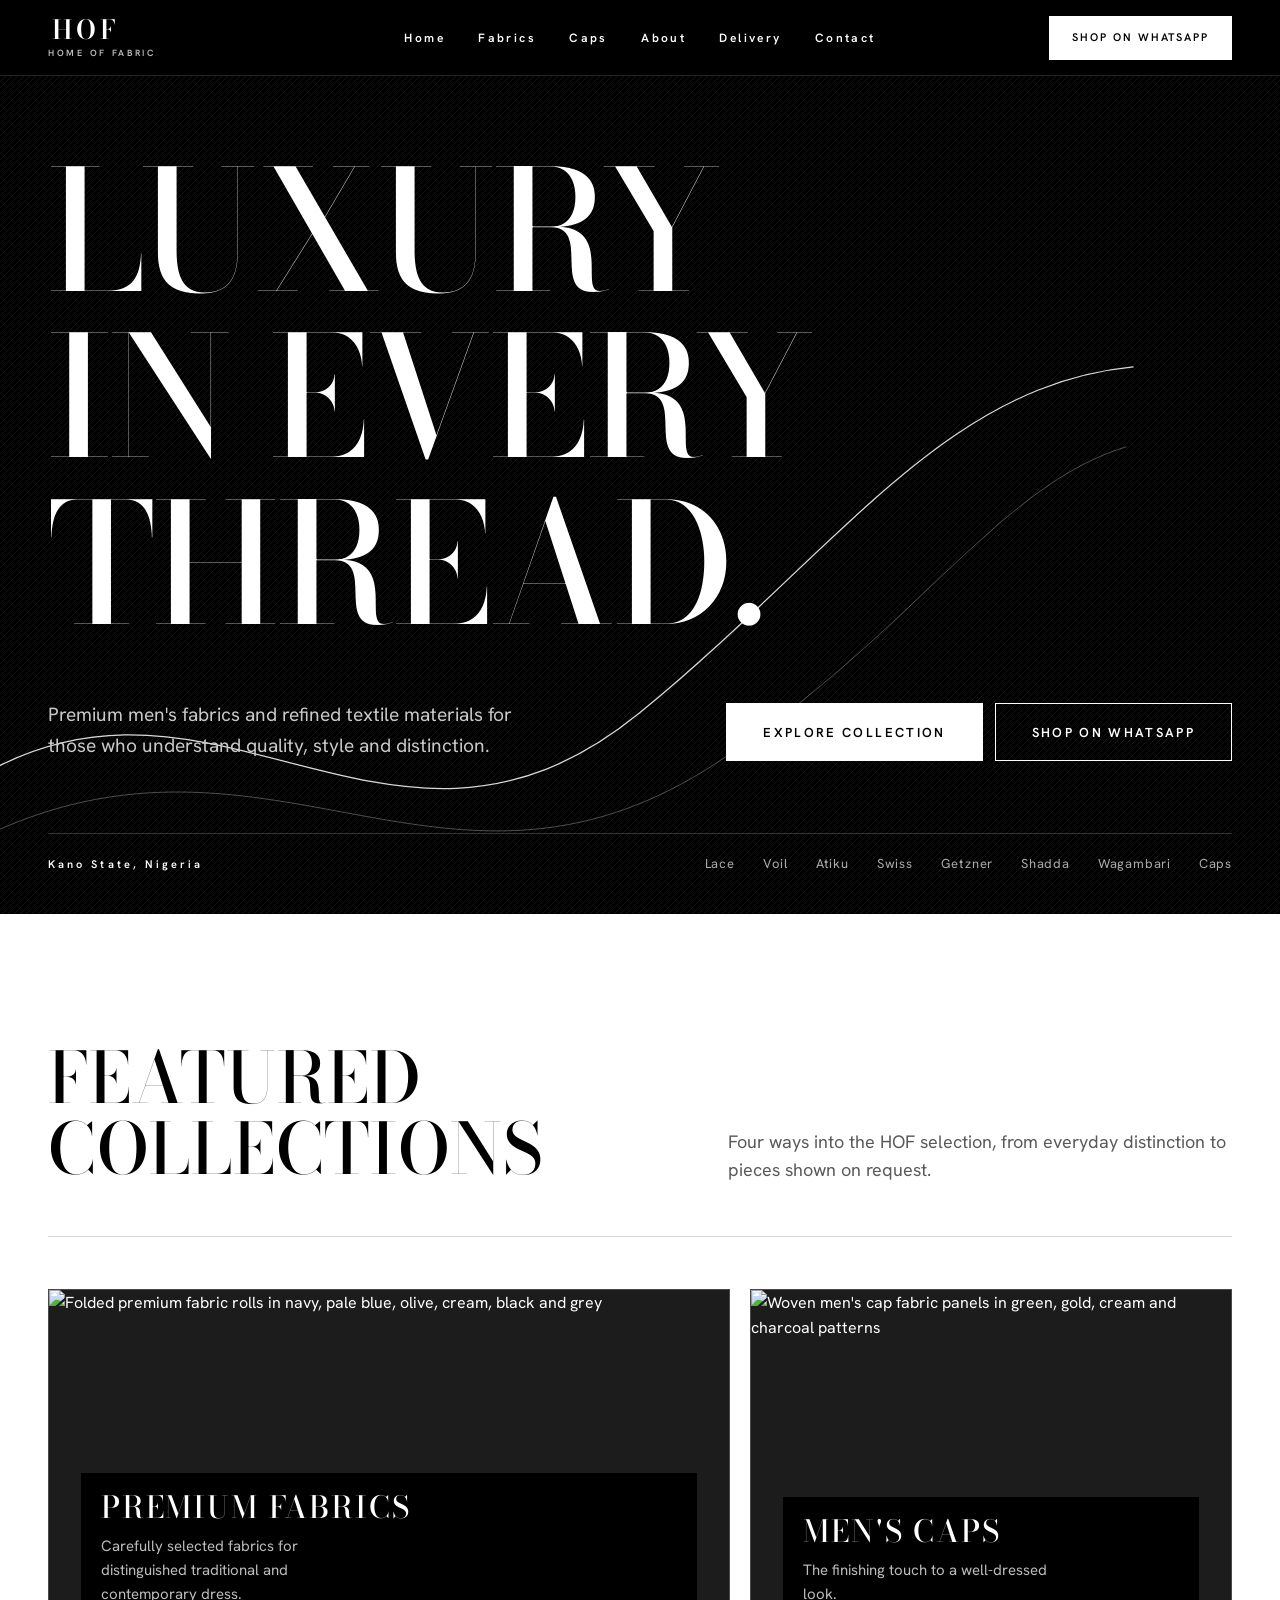
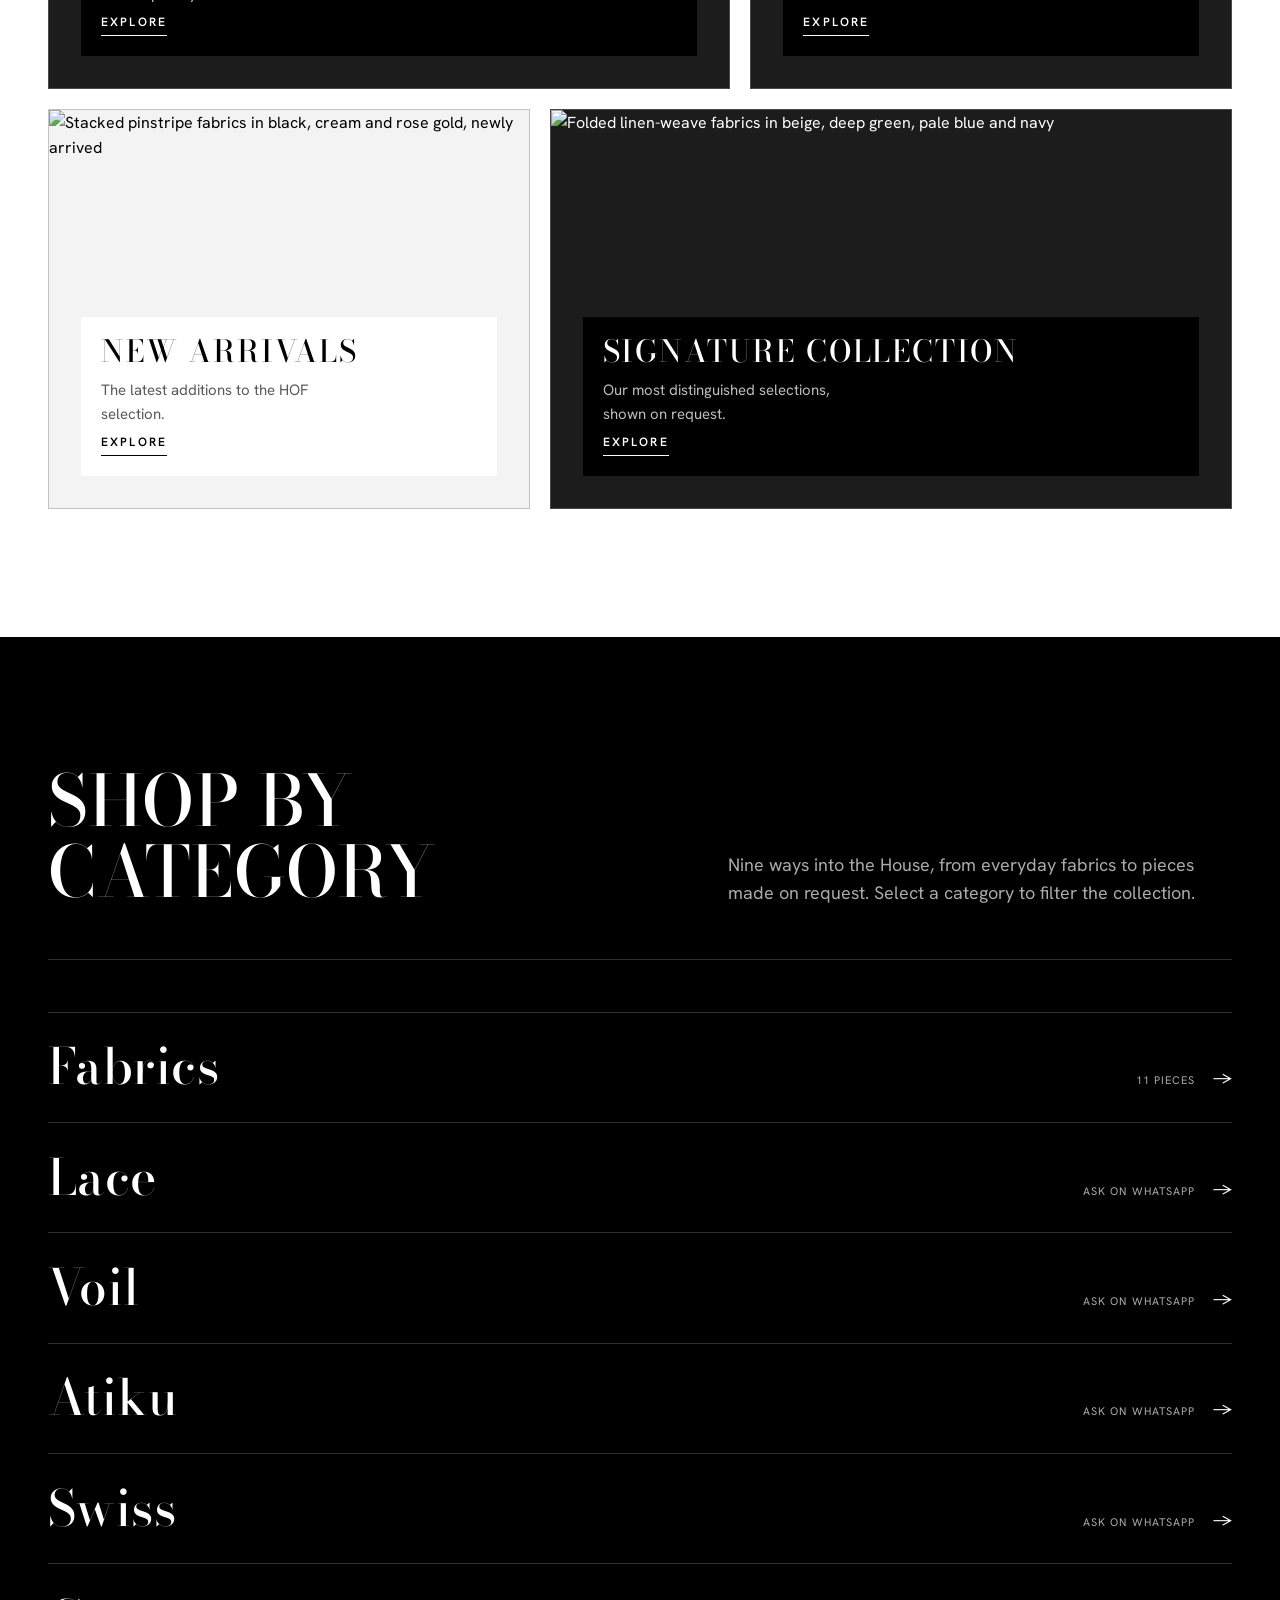
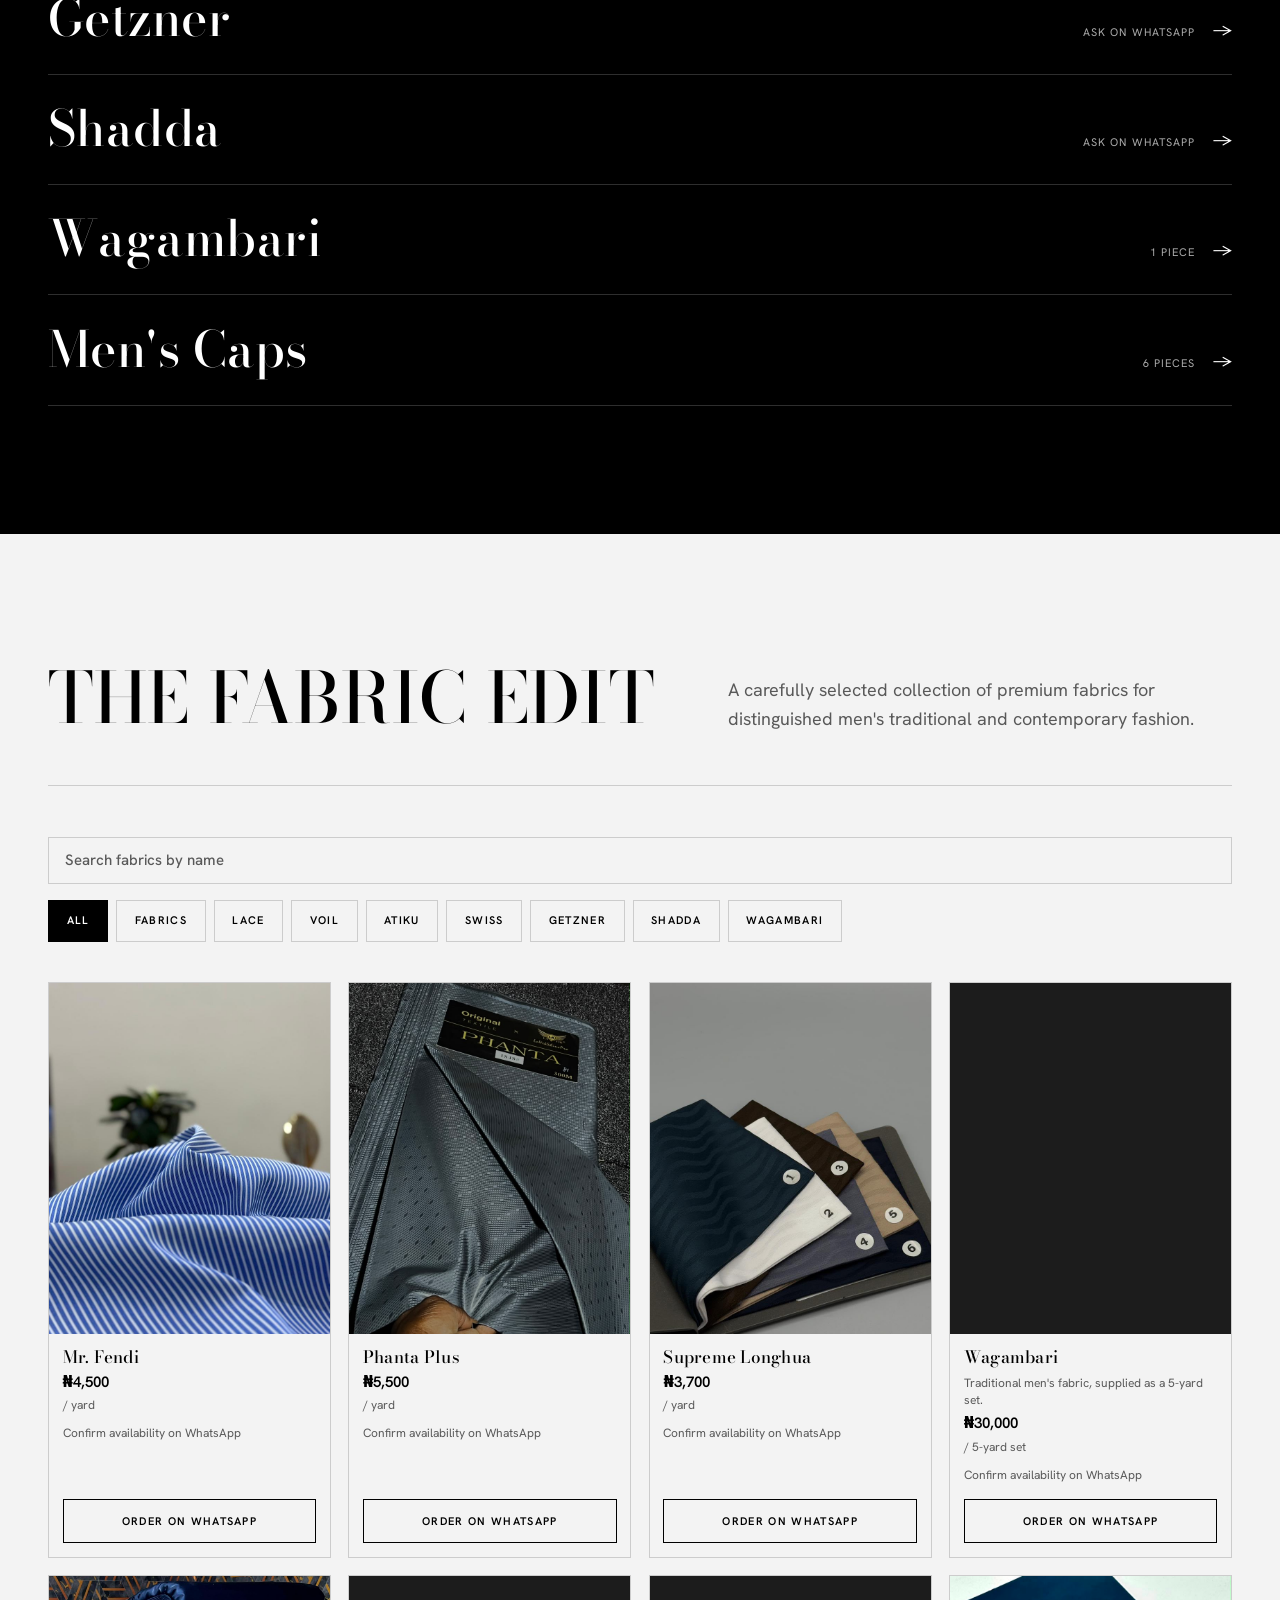
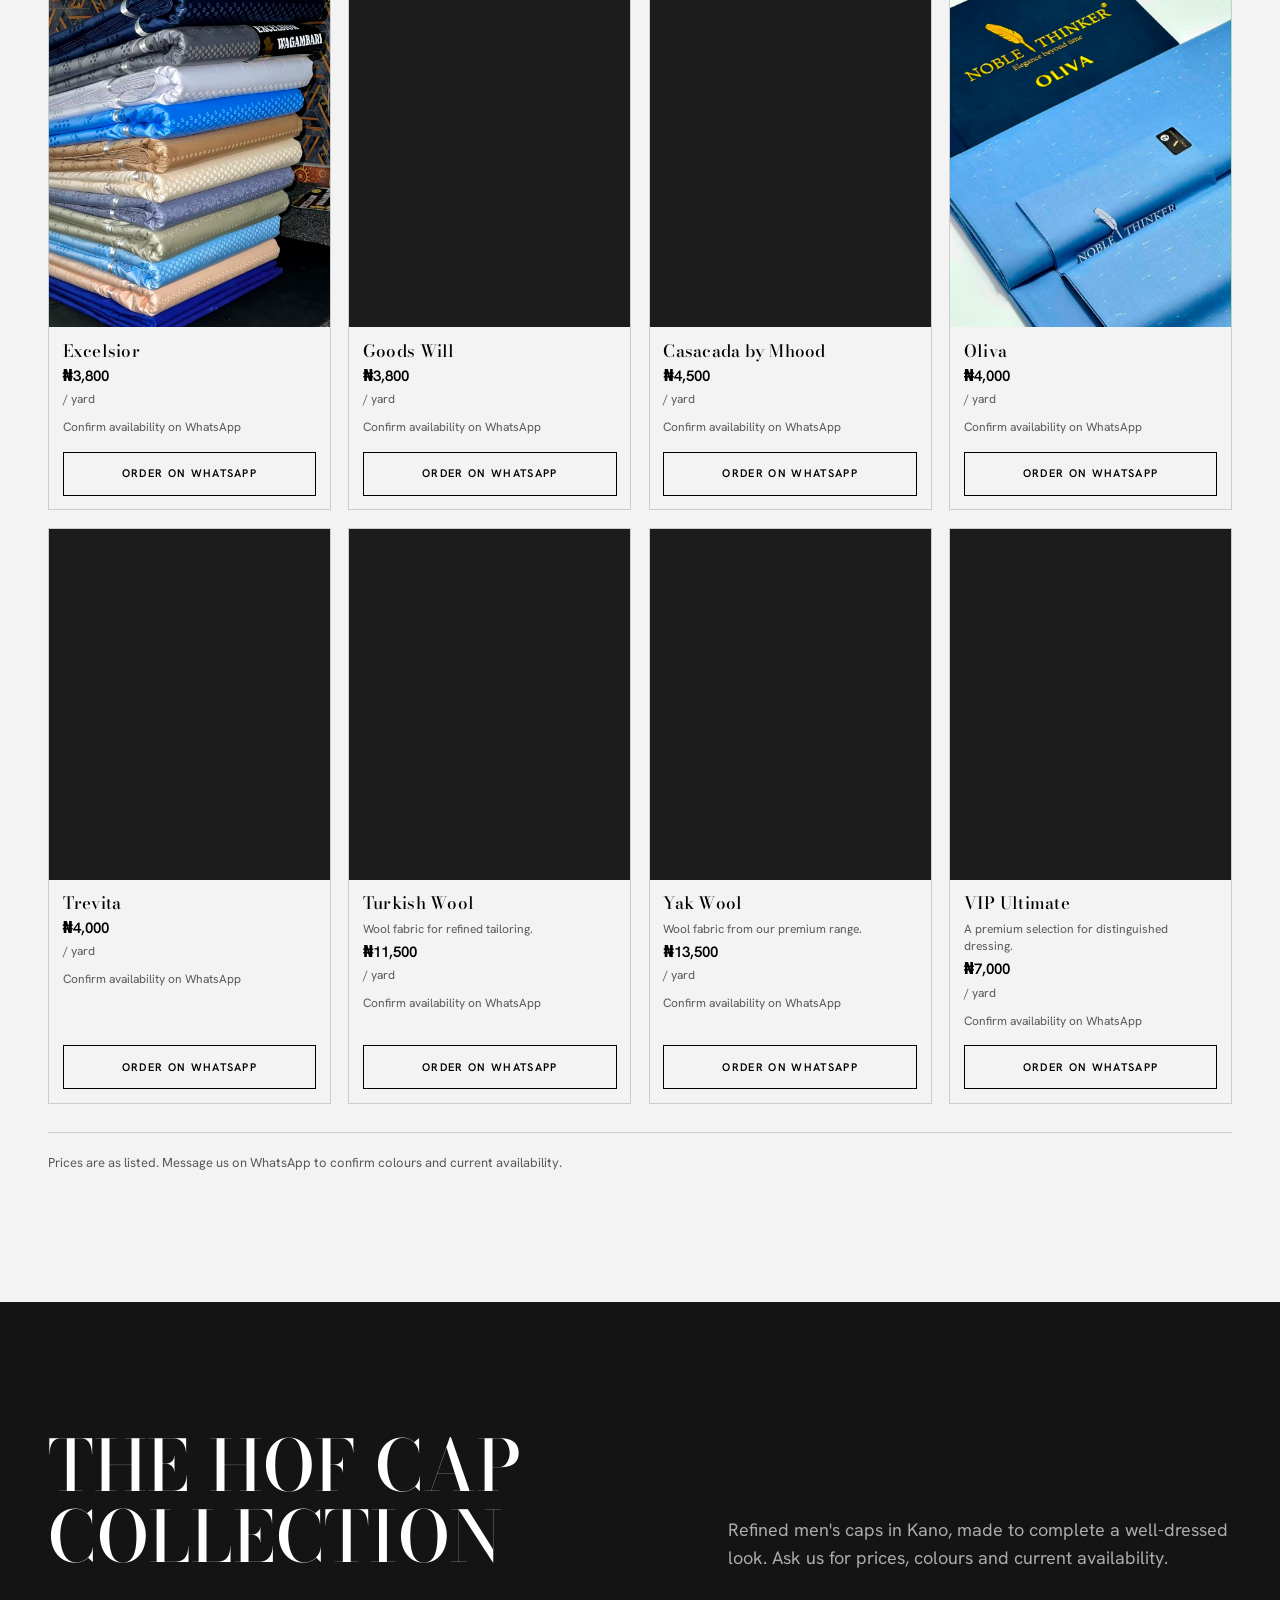
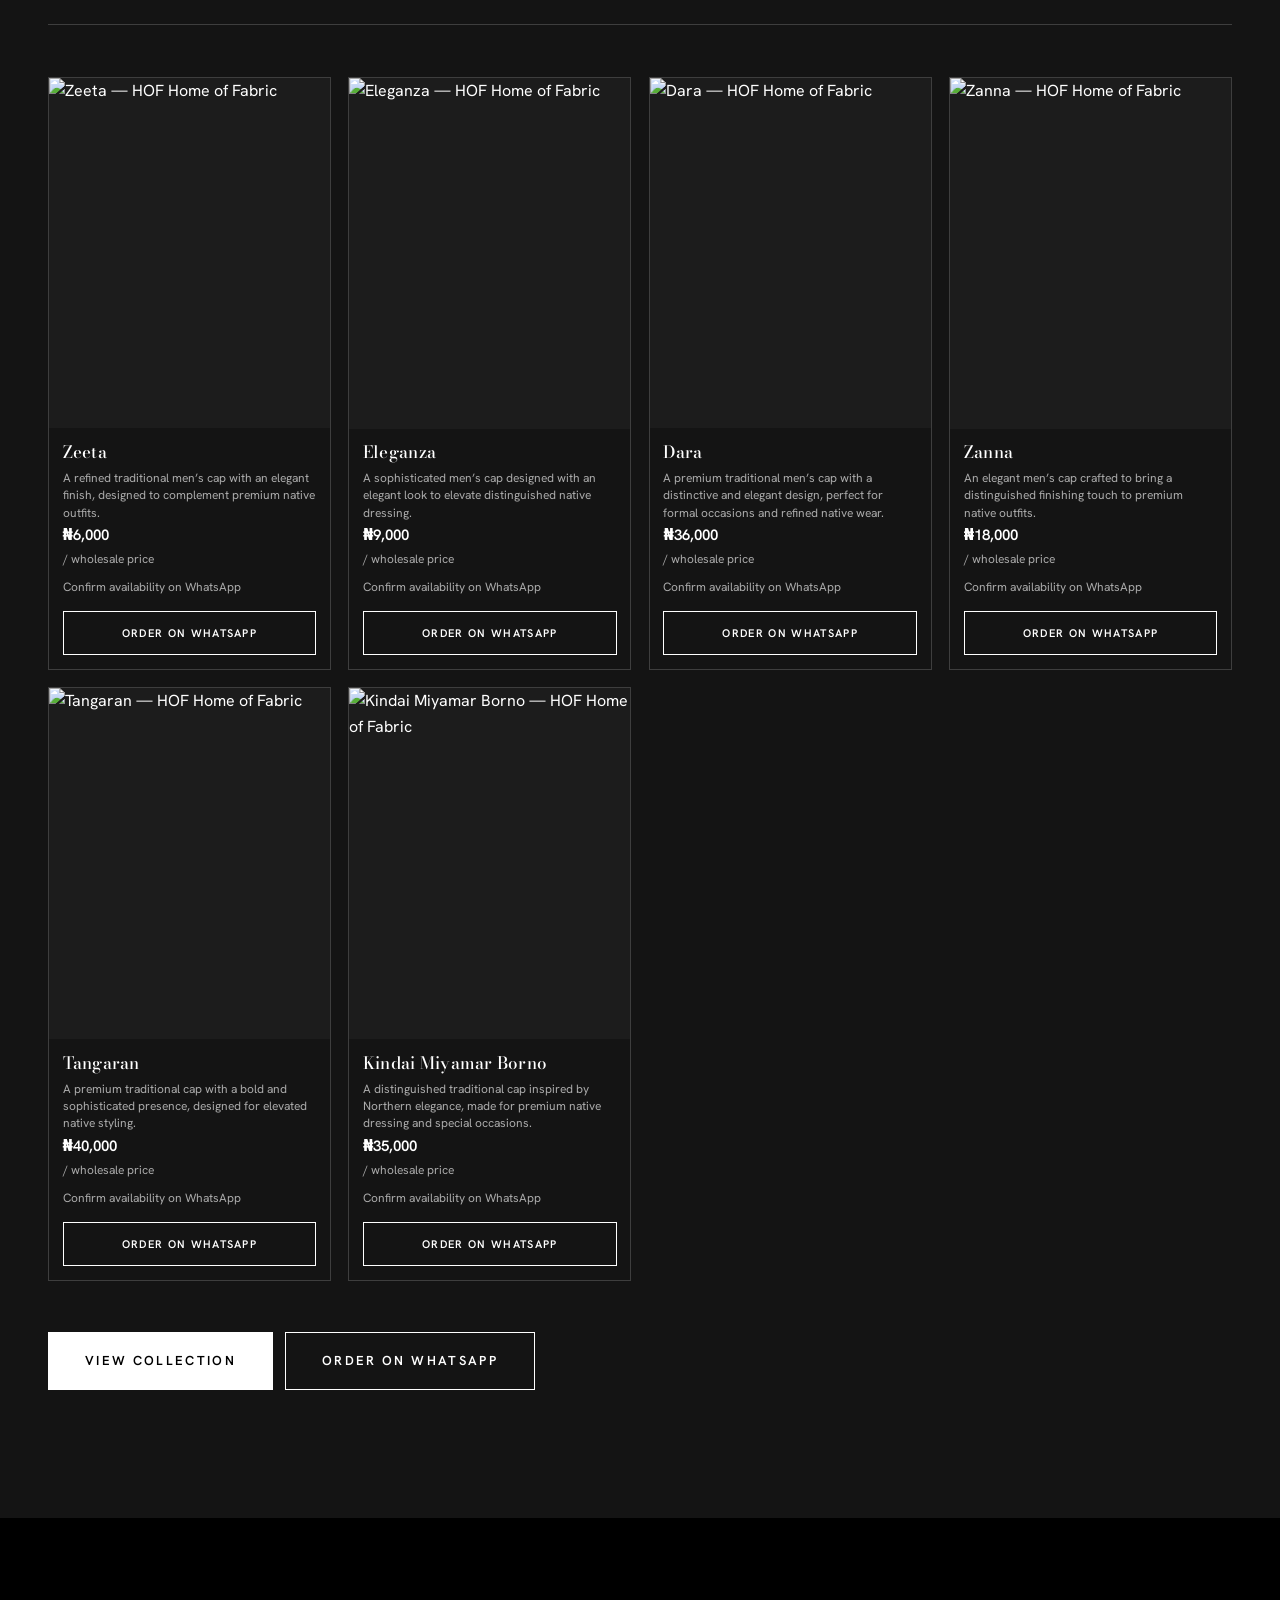
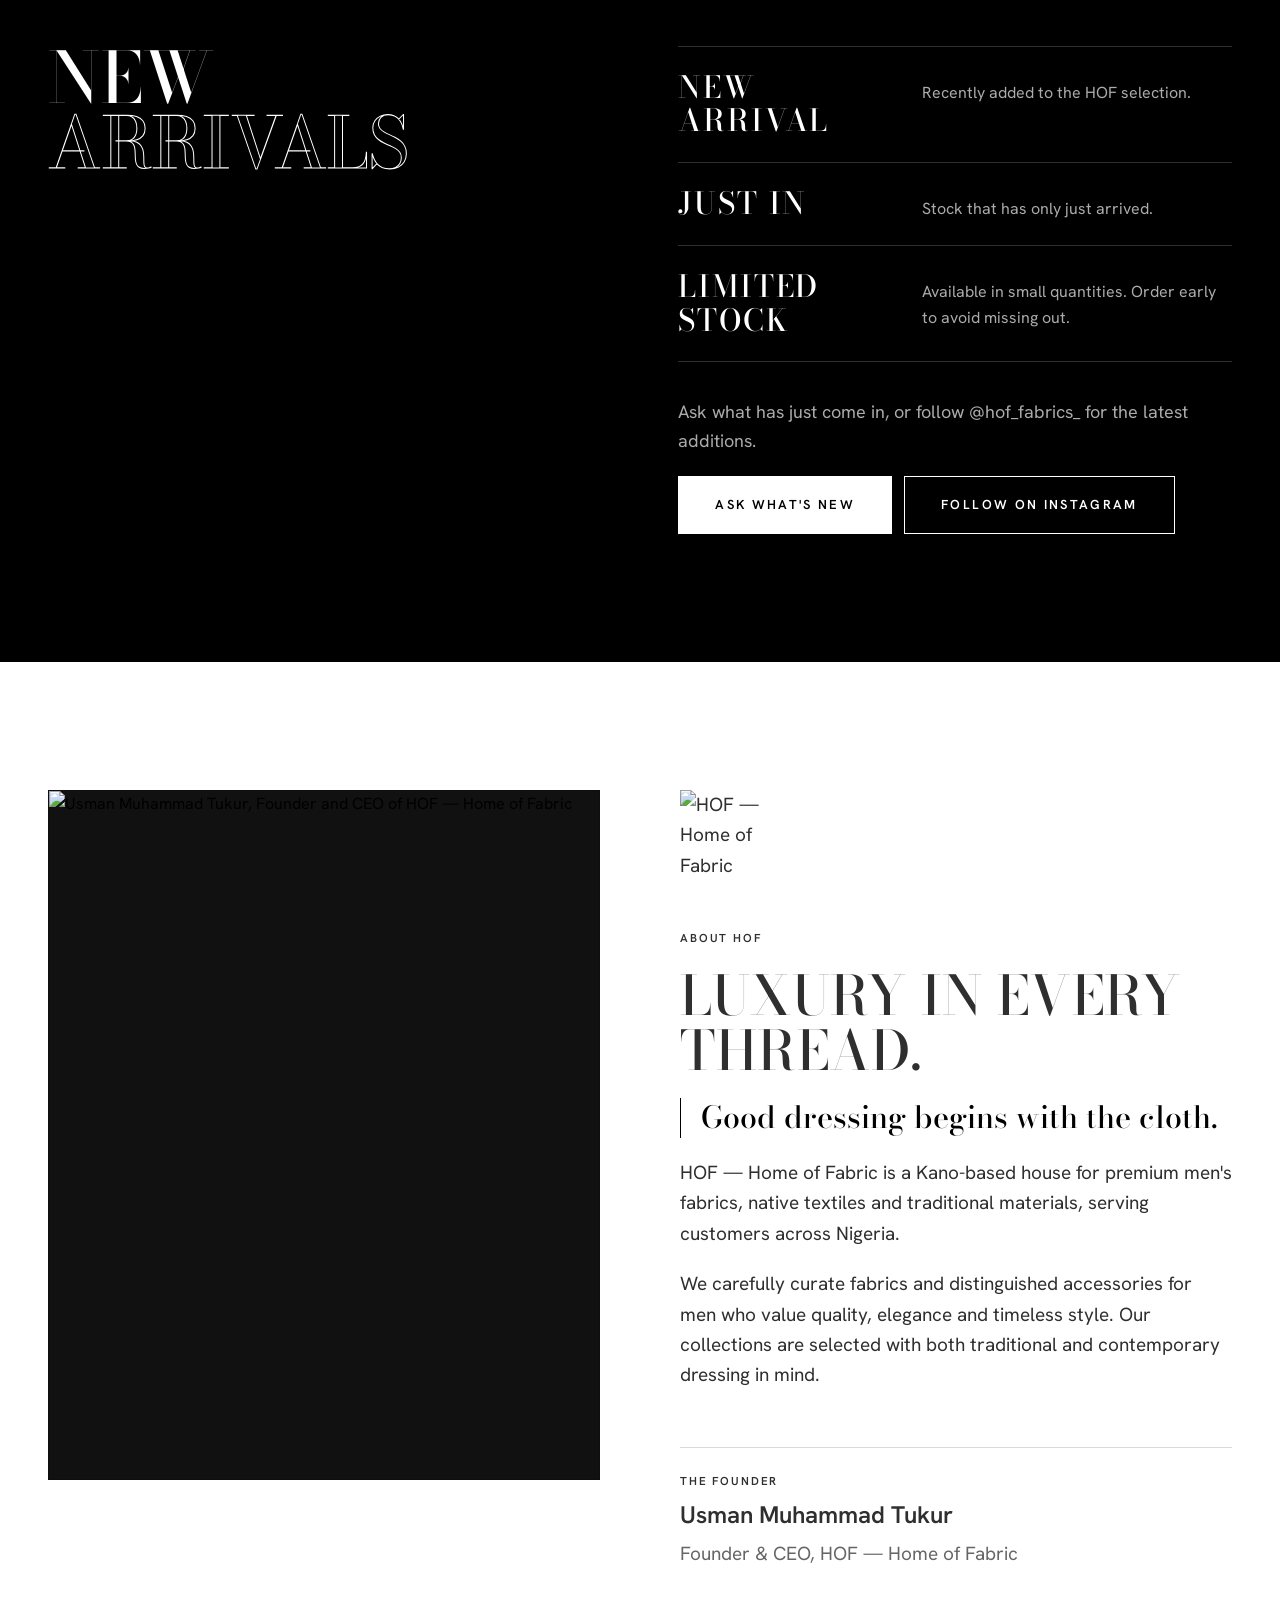
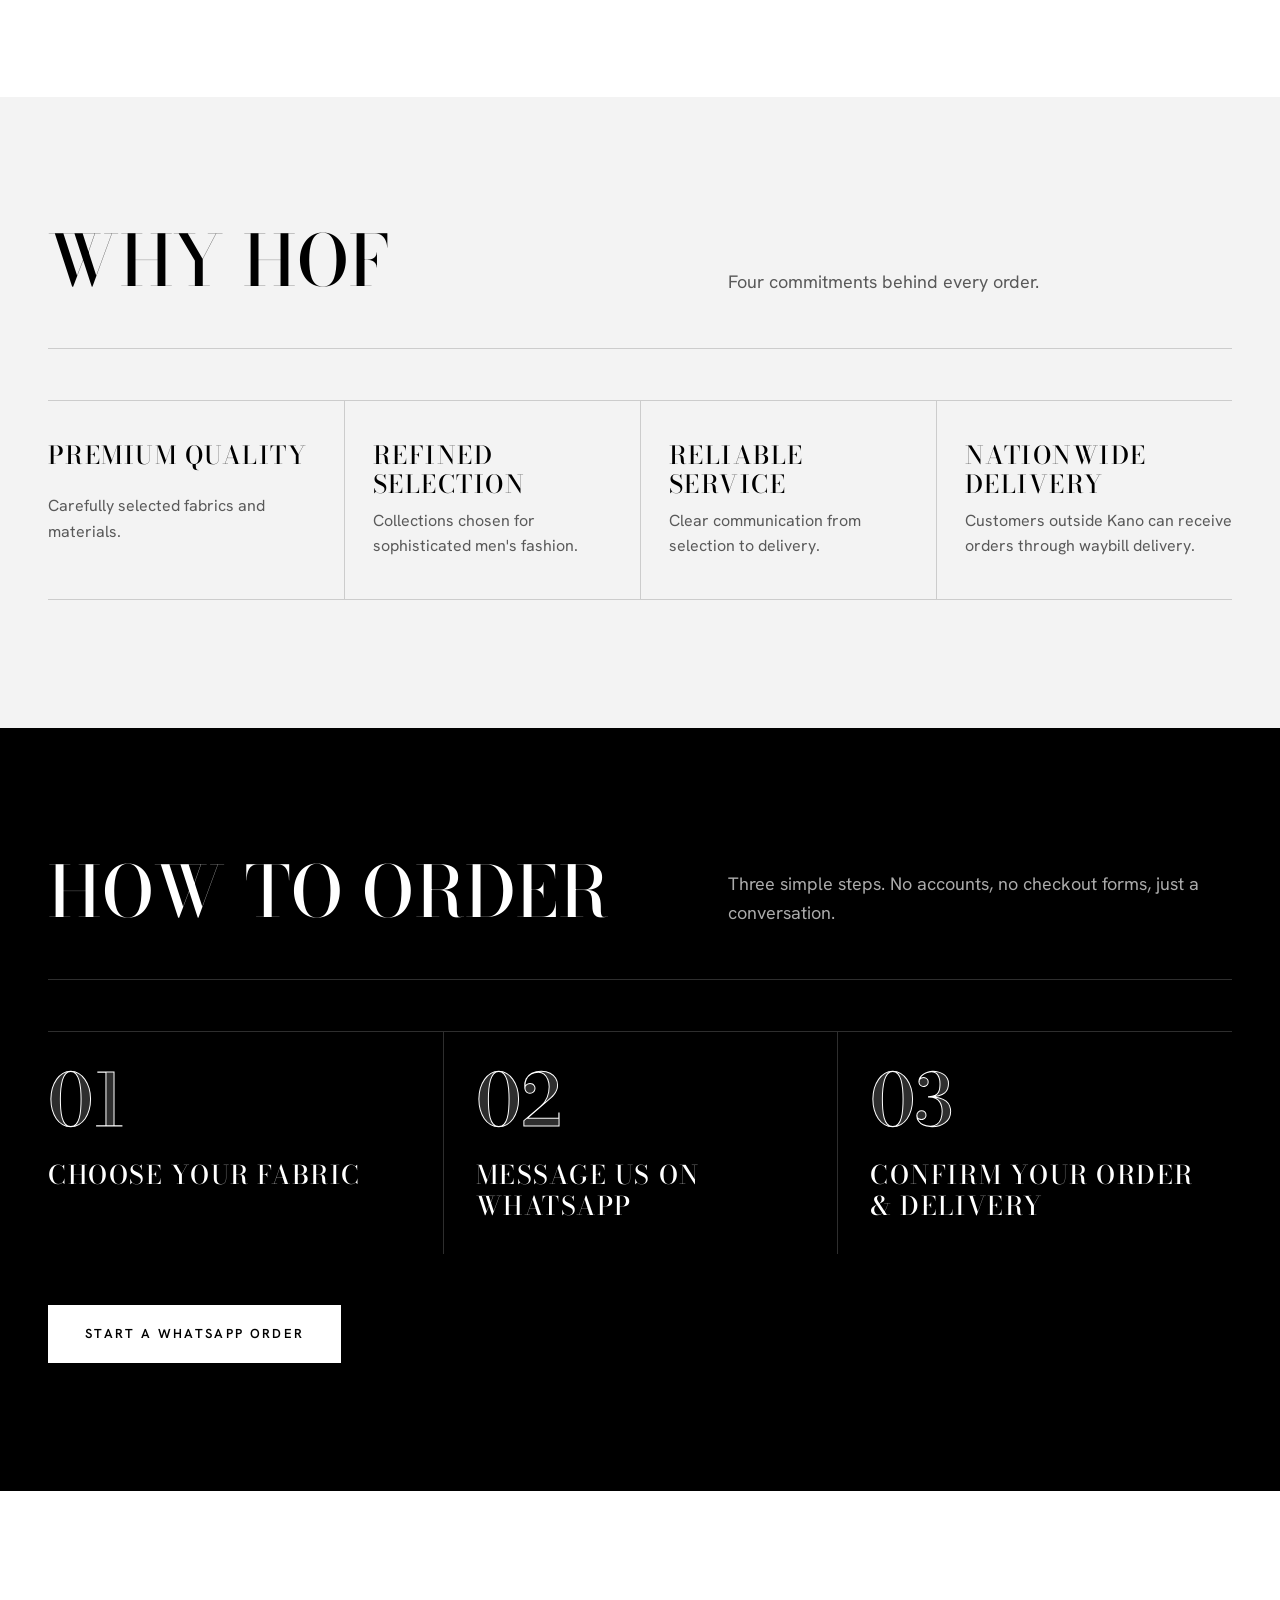
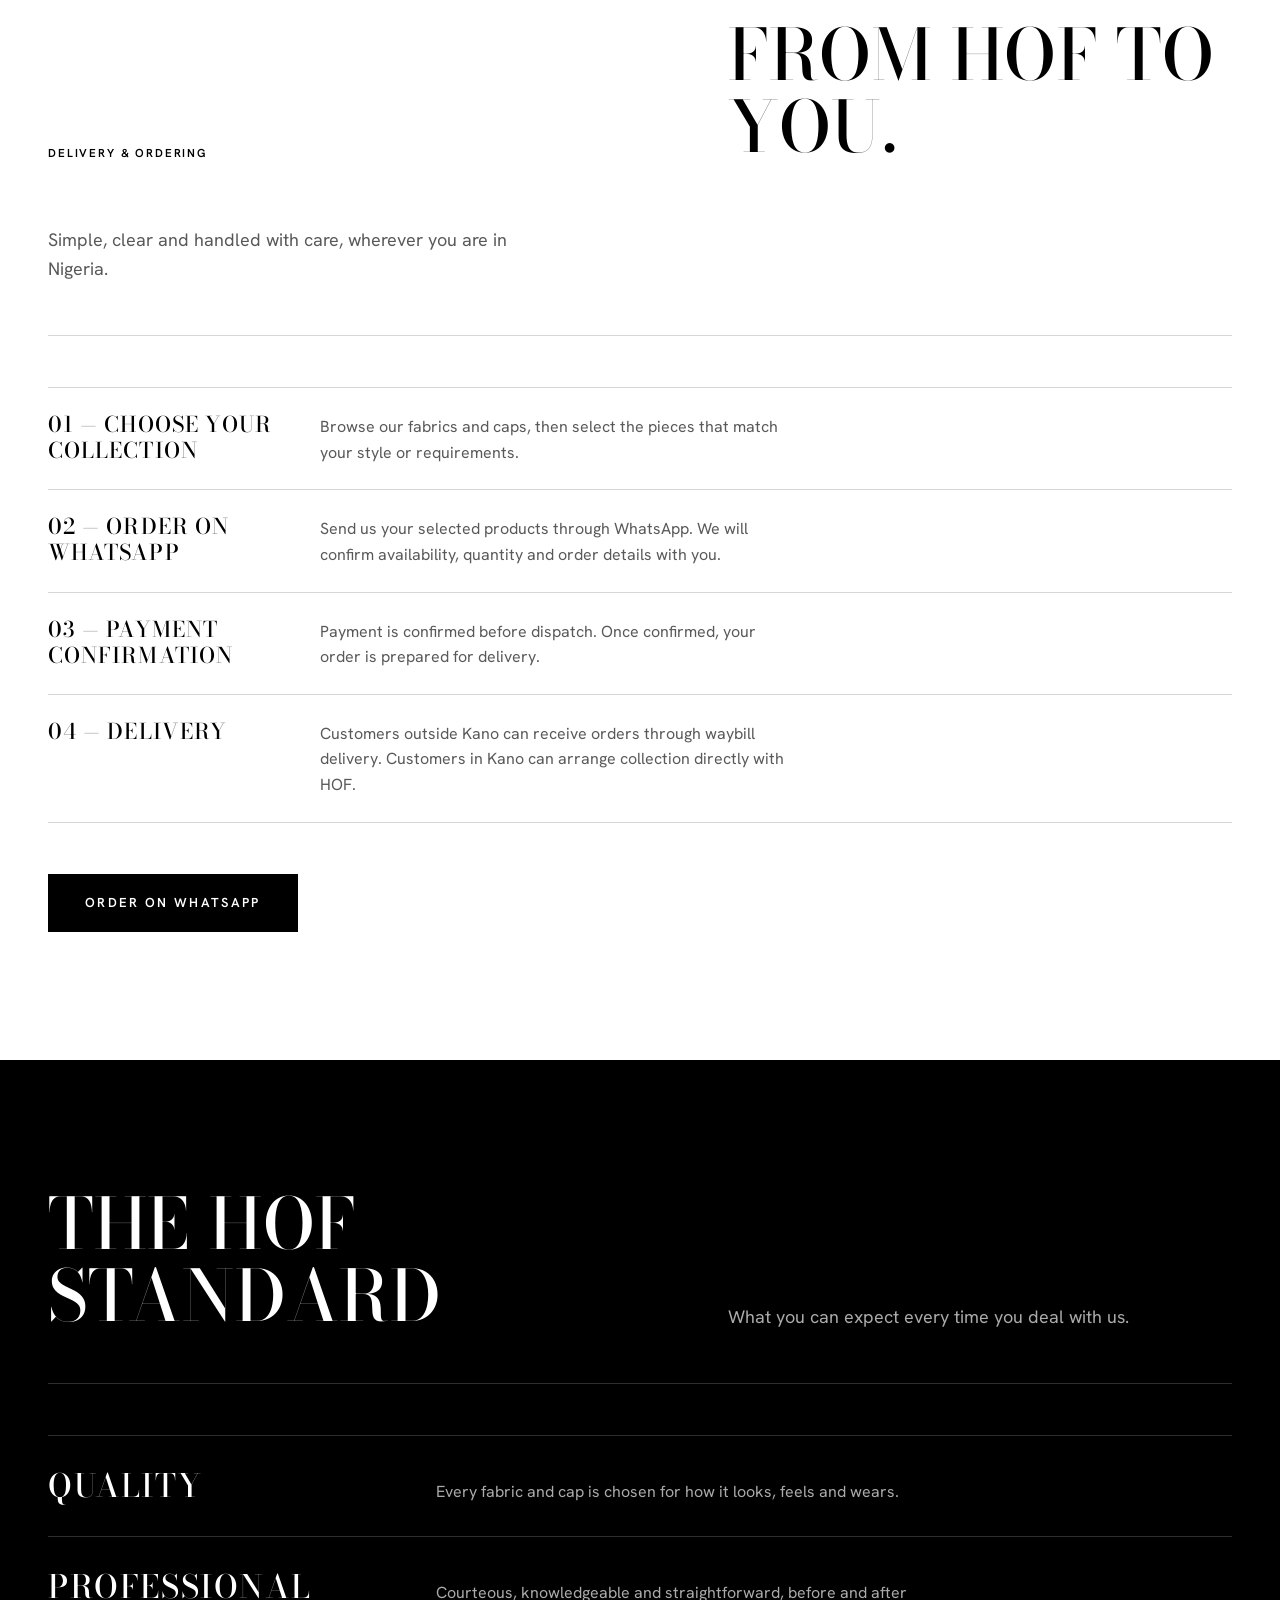
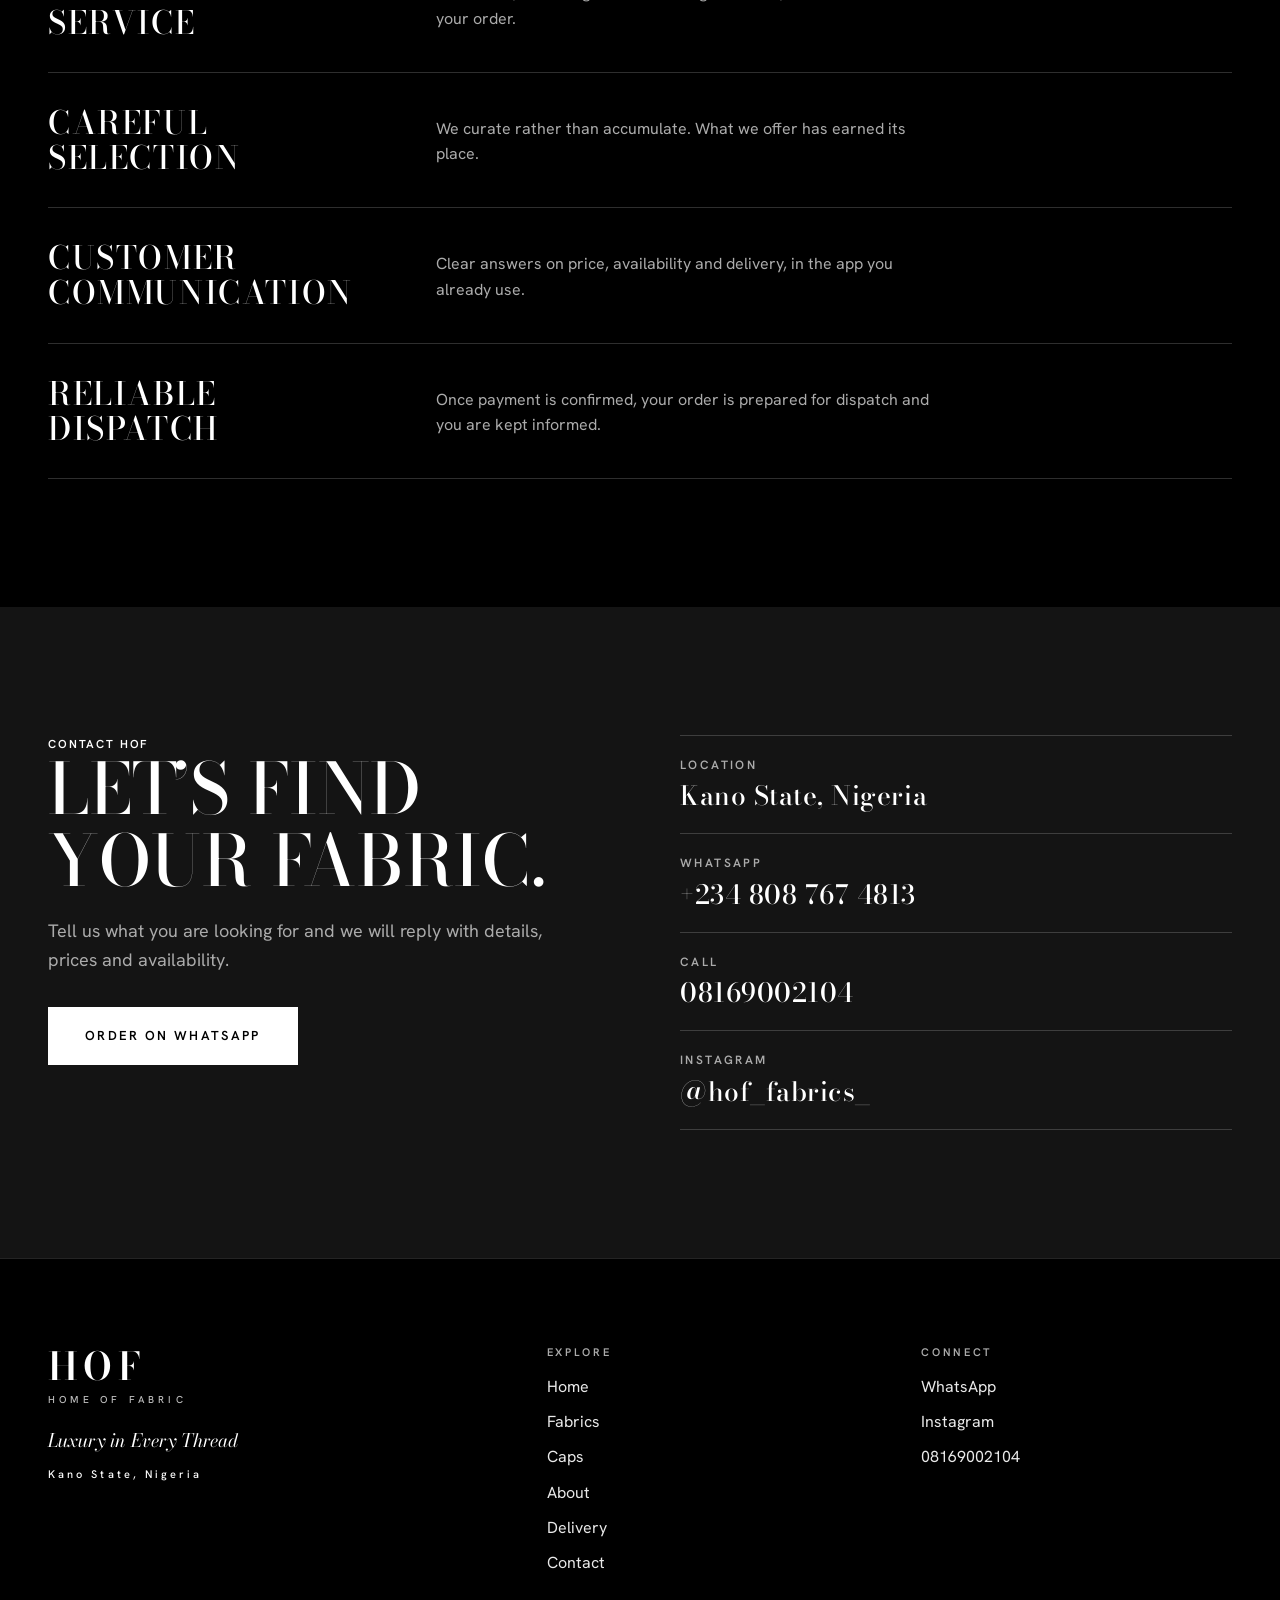
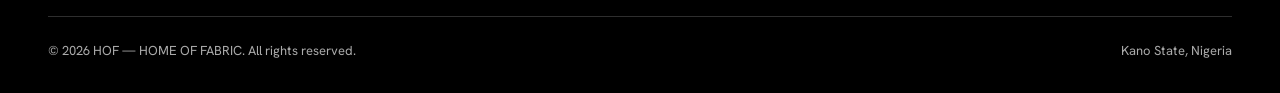
==== commit dfedfe46: "Update index.html" ====
--- a/index.html
+++ b/index.html
@@ -409,17 +409,70 @@
 <!-- ================= CONTACT ================= -->
 <section class="section on-dark bg-char" id="contact" aria-labelledby="contact-title">
   <div class="wrap contact">
+
     <div class="rv">
-      <h2 class="display" id="contact-title">Home of Fabric</h2>
-      <p class="lead">Tell us what you are looking for and we will reply with details, prices and availability.</p>
-      <a class="btn btn--lg" href="https://wa.me/2348087674813?text=Hello%20HOF%2C%20I%20would%20like%20to%20place%20an%20order." target="_blank" rel="noopener noreferrer">Start a WhatsApp Order</a>
-    </div>
+      <p class="eyebrow">CONTACT HOF</p>
+
+      <h2 class="display" id="contact-title">
+        Let’s Find Your Fabric.
+      </h2>
+
+      <p class="lead">
+        Tell us what you are looking for and we will reply with details,
+        prices and availability.
+      </p>
+
+      <a
+        class="btn btn--lg"
+        href="https://wa.me/2348087674813?text=Hello%20HOF%2C%20I%20would%20like%20to%20place%20an%20order."
+        target="_blank"
+        rel="noopener noreferrer">
+        Order on WhatsApp
+      </a>
+    </div>
+
     <dl class="contact-list rv">
-      <div><dt>Location</dt><dd>Kano State, Nigeria</dd></div>
-      <div><dt>WhatsApp</dt><dd><a href="https://wa.me/2348087674813" target="_blank" rel="noopener noreferrer">+234 808 767 4813</a></dd></div>
-      <div><dt>Call</dt><dd><a href="tel:+2348169002104">08169002104</a></dd></div>
-      <div><dt>Instagram</dt><dd><a href="https://www.instagram.com/hof_fabrics_/" target="_blank" rel="noopener noreferrer">@hof_fabrics_</a></dd></div>
+
+      <div>
+        <dt>Location</dt>
+        <dd>Kano State, Nigeria</dd>
+      </div>
+
+      <div>
+        <dt>WhatsApp</dt>
+        <dd>
+          <a
+            href="https://wa.me/2348087674813"
+            target="_blank"
+            rel="noopener noreferrer">
+            +234 808 767 4813
+          </a>
+        </dd>
+      </div>
+
+      <div>
+        <dt>Call</dt>
+        <dd>
+          <a href="tel:+2348169002104">
+            08169002104
+          </a>
+        </dd>
+      </div>
+
+      <div>
+        <dt>Instagram</dt>
+        <dd>
+          <a
+            href="https://www.instagram.com/hof_fabrics_/"
+            target="_blank"
+            rel="noopener noreferrer">
+            @hof_fabrics_
+          </a>
+        </dd>
+      </div>
+
     </dl>
+
   </div>
 </section>
 
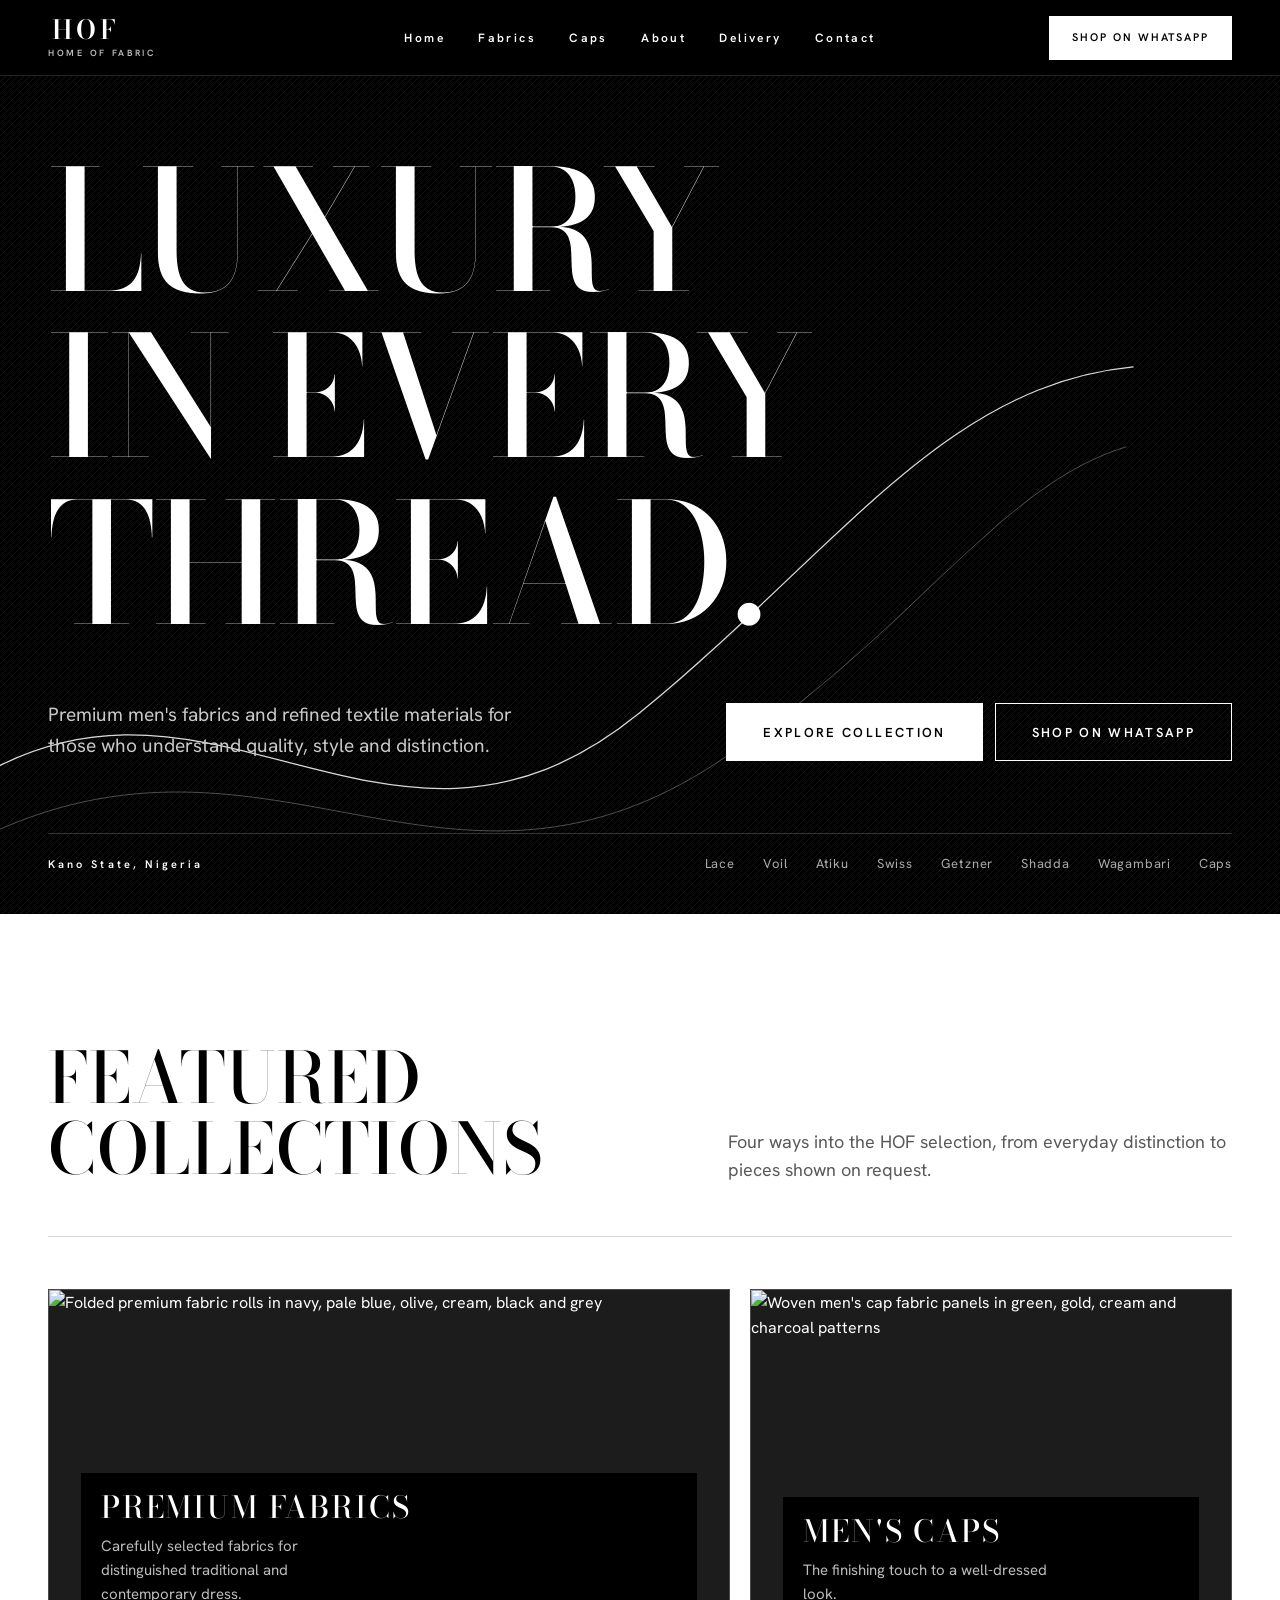
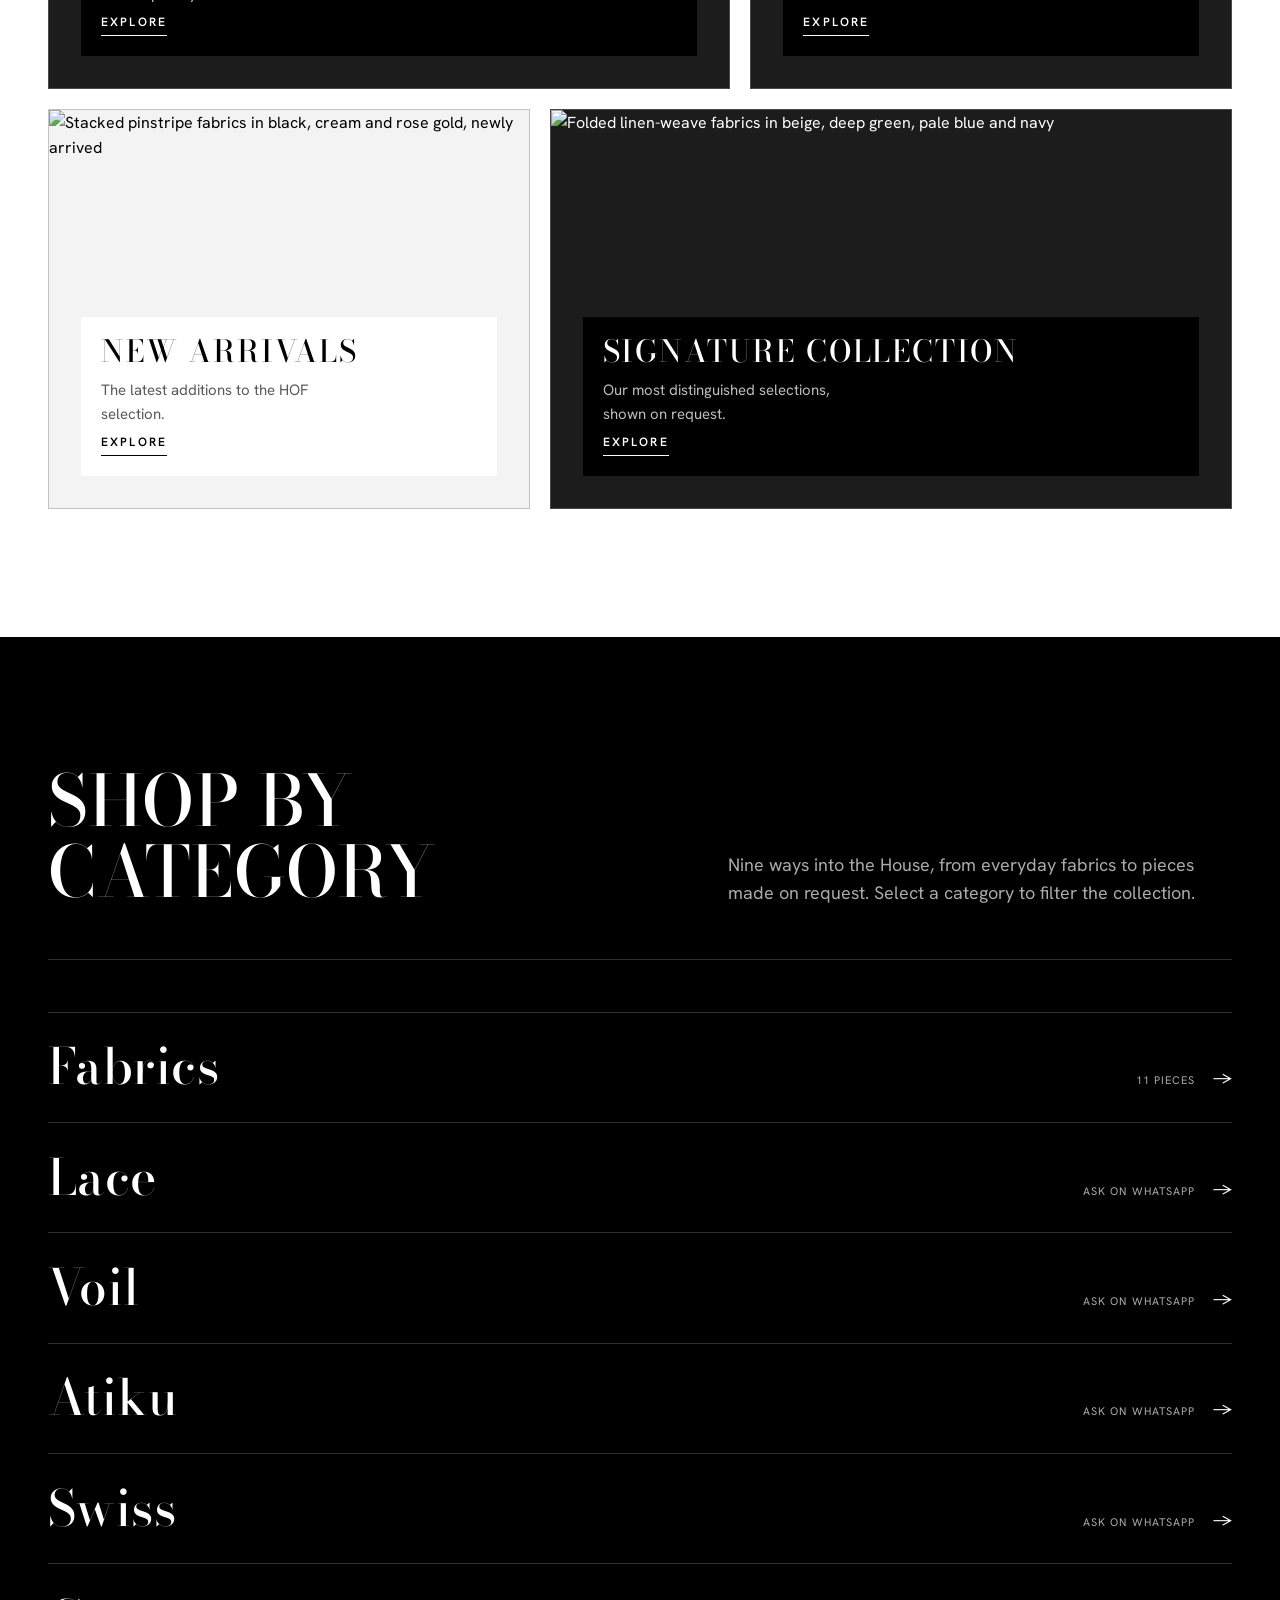
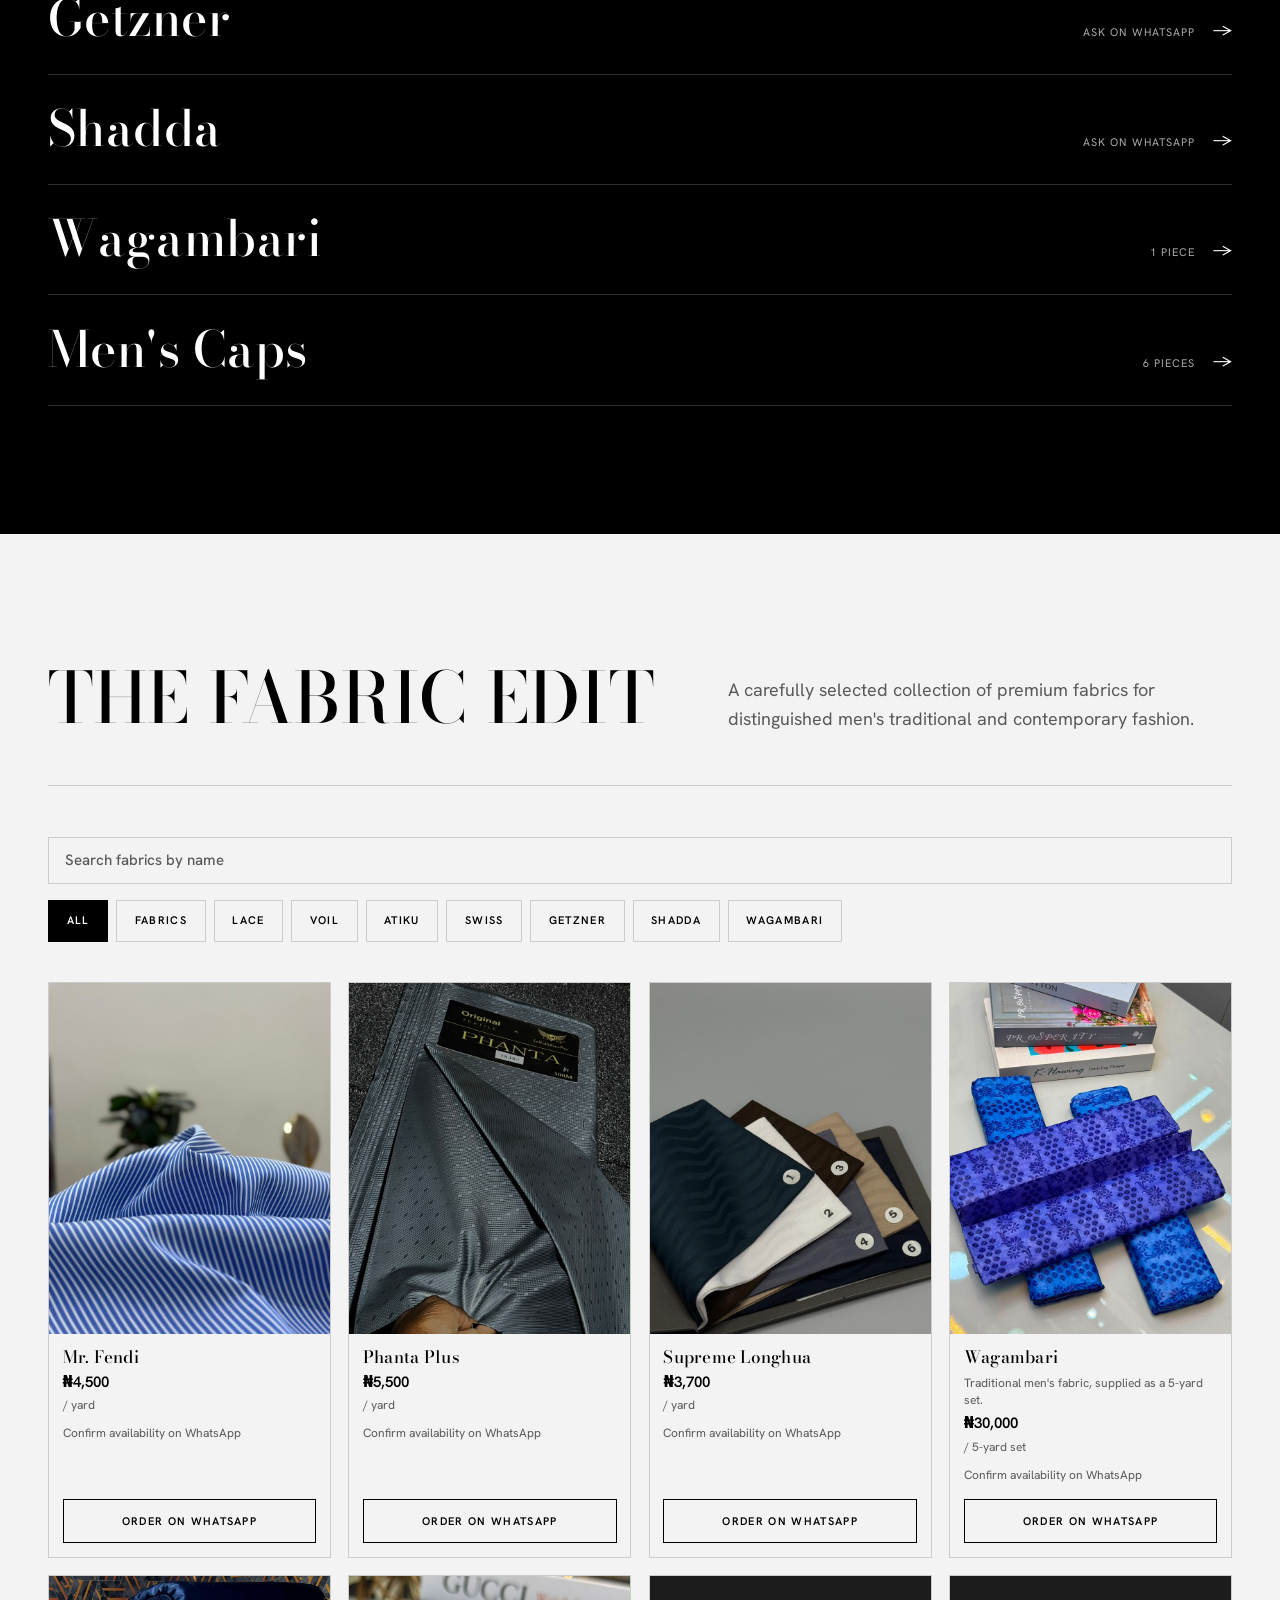
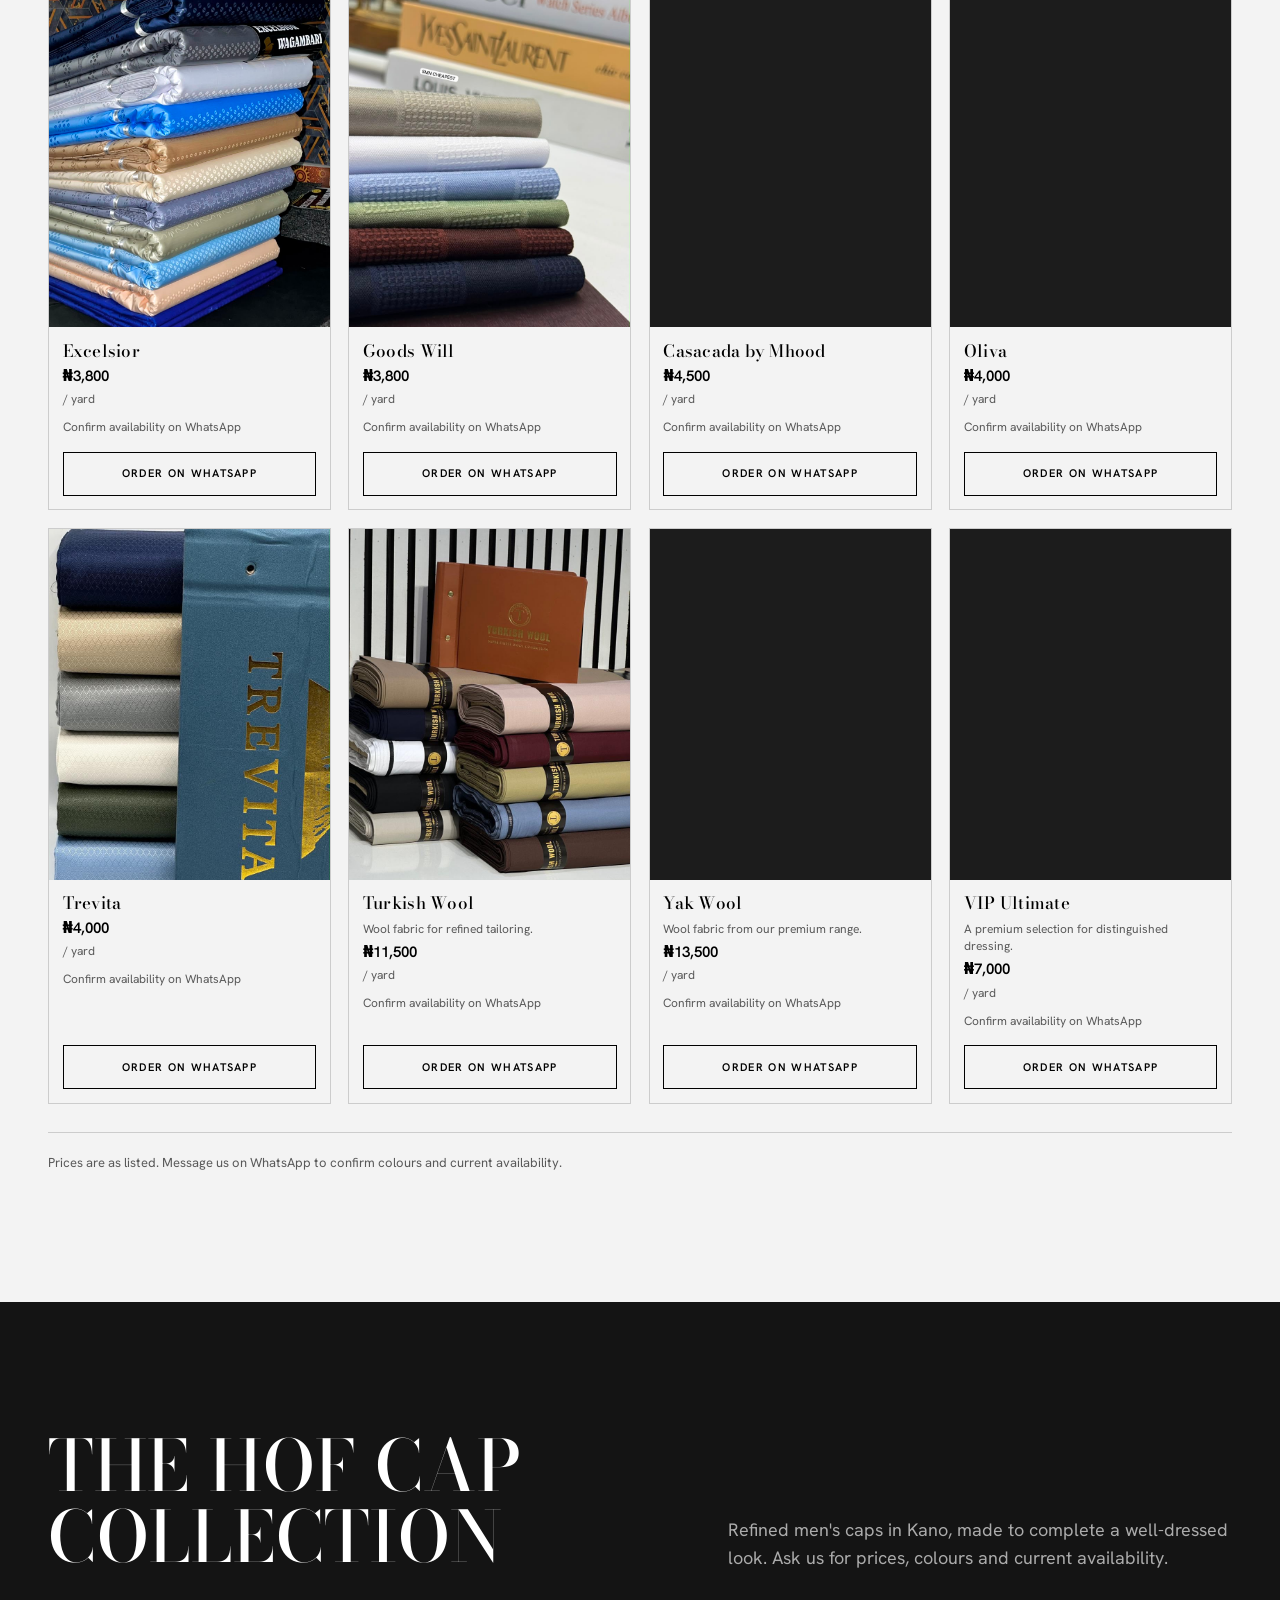
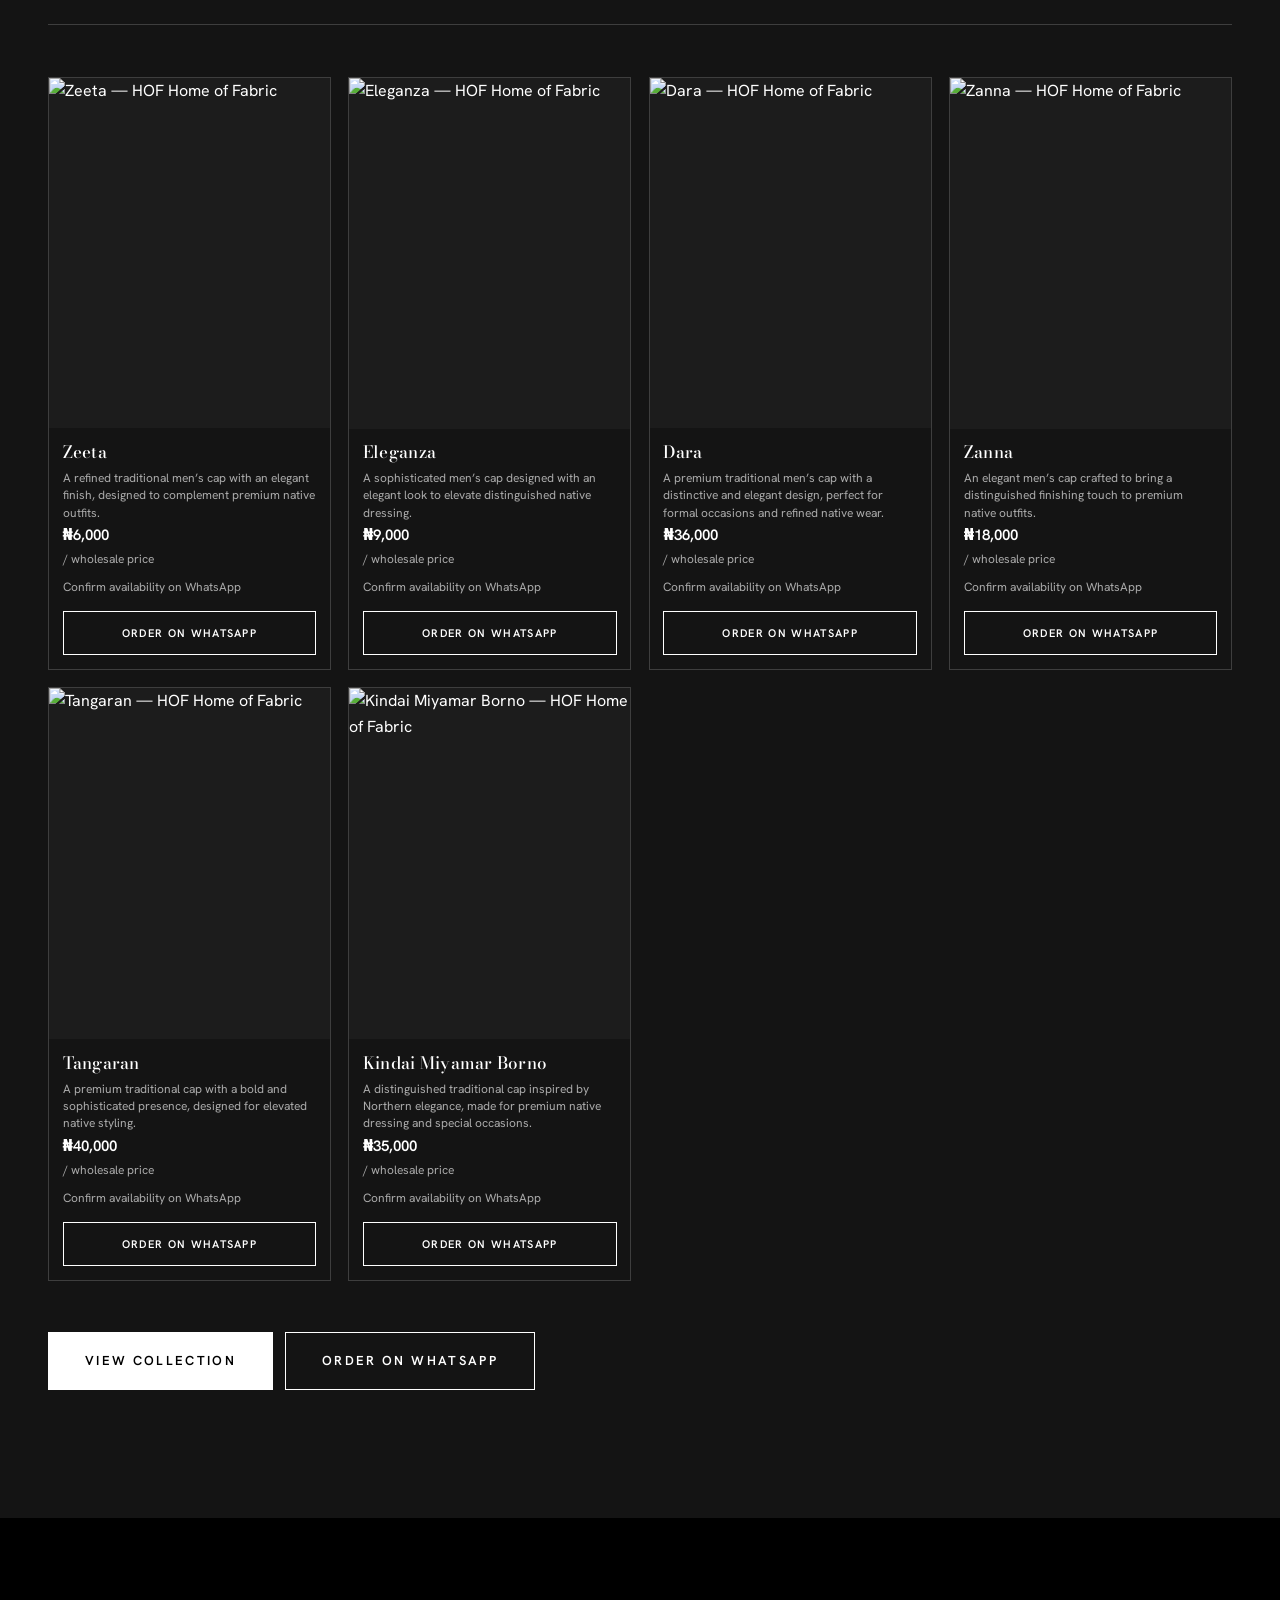
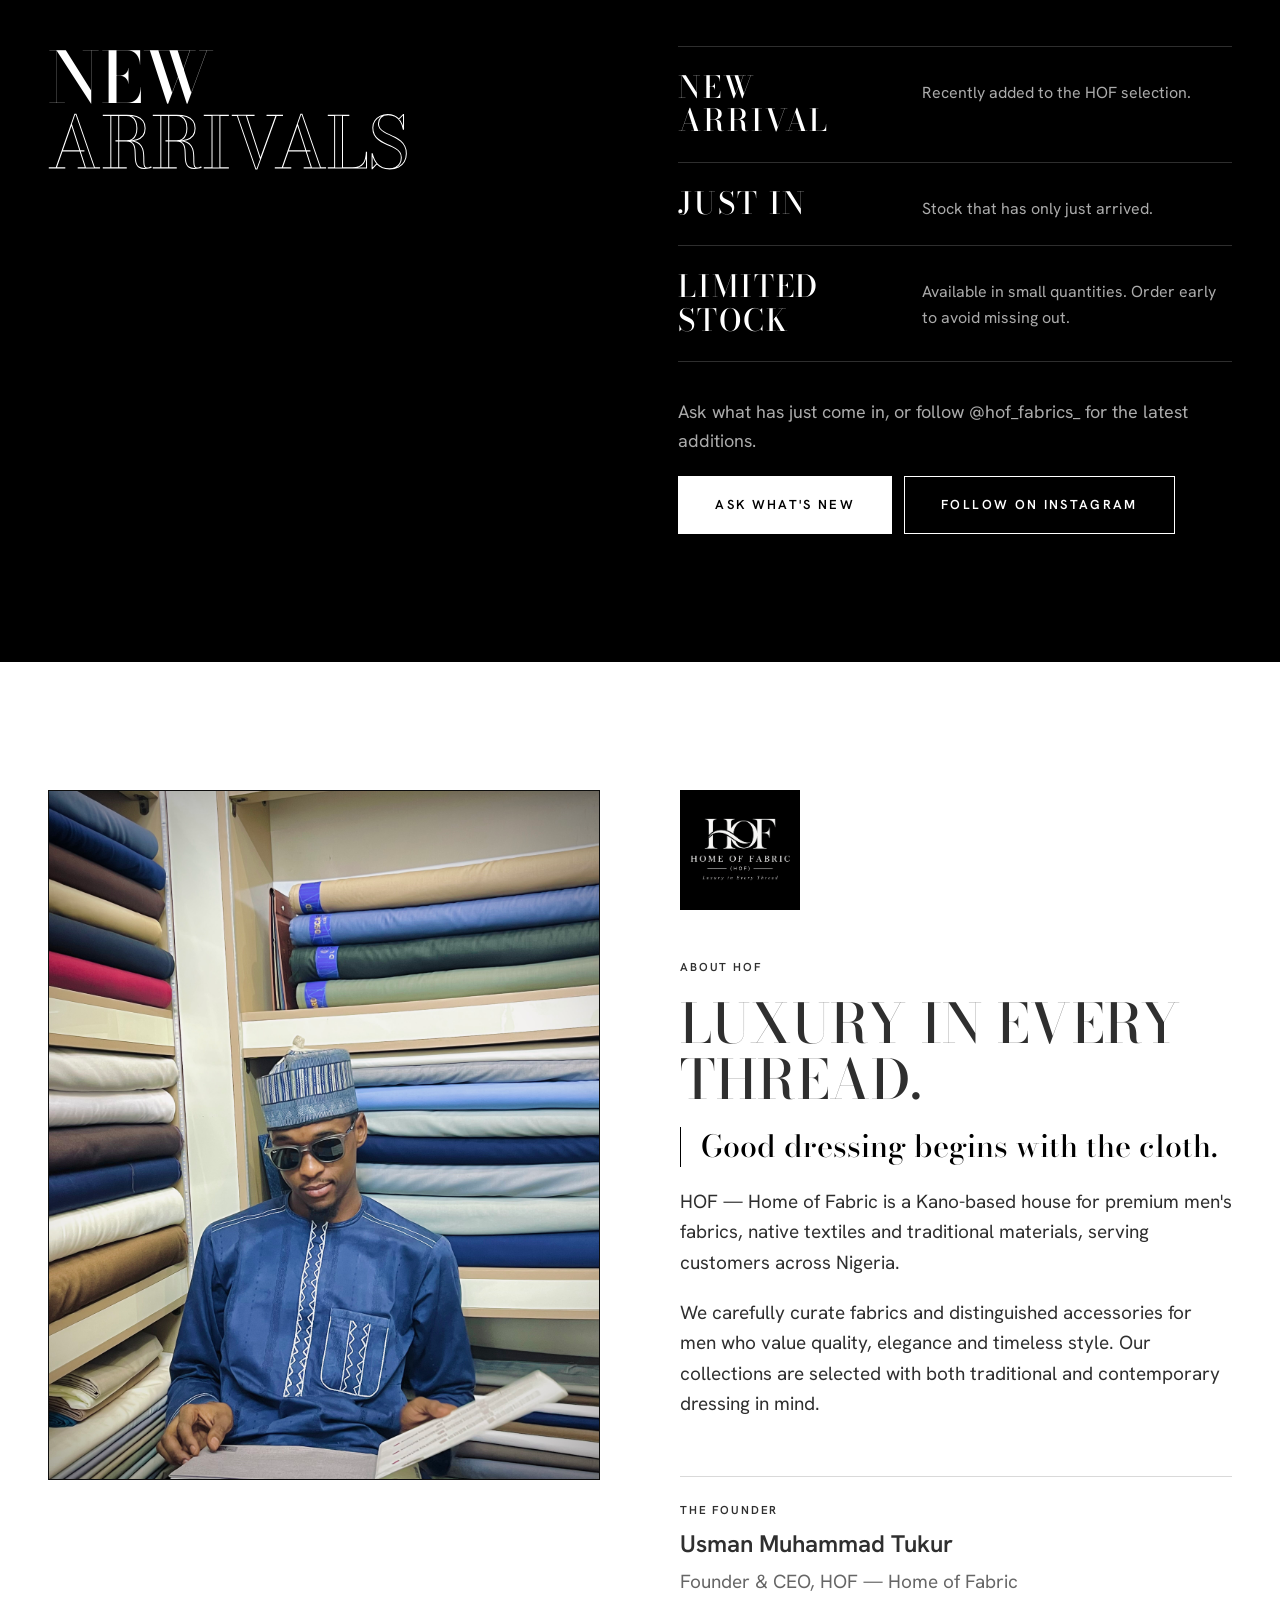
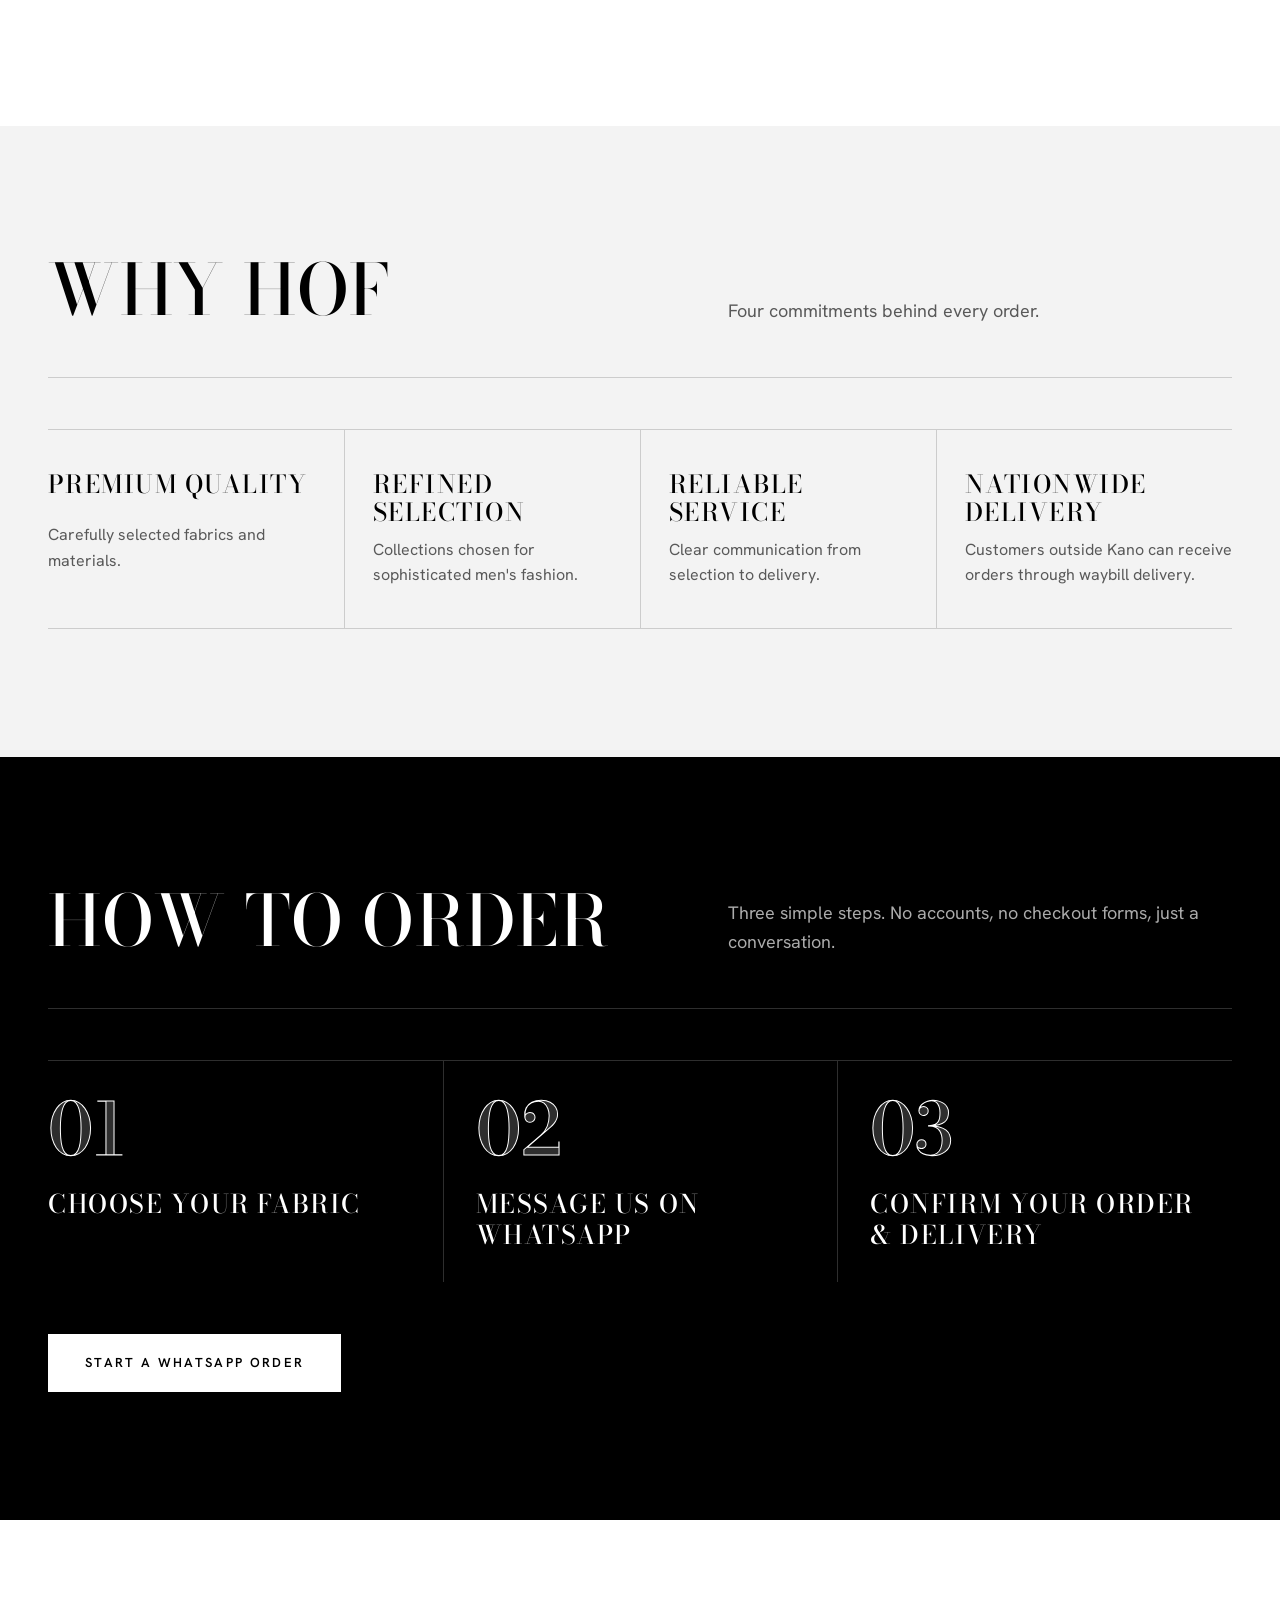
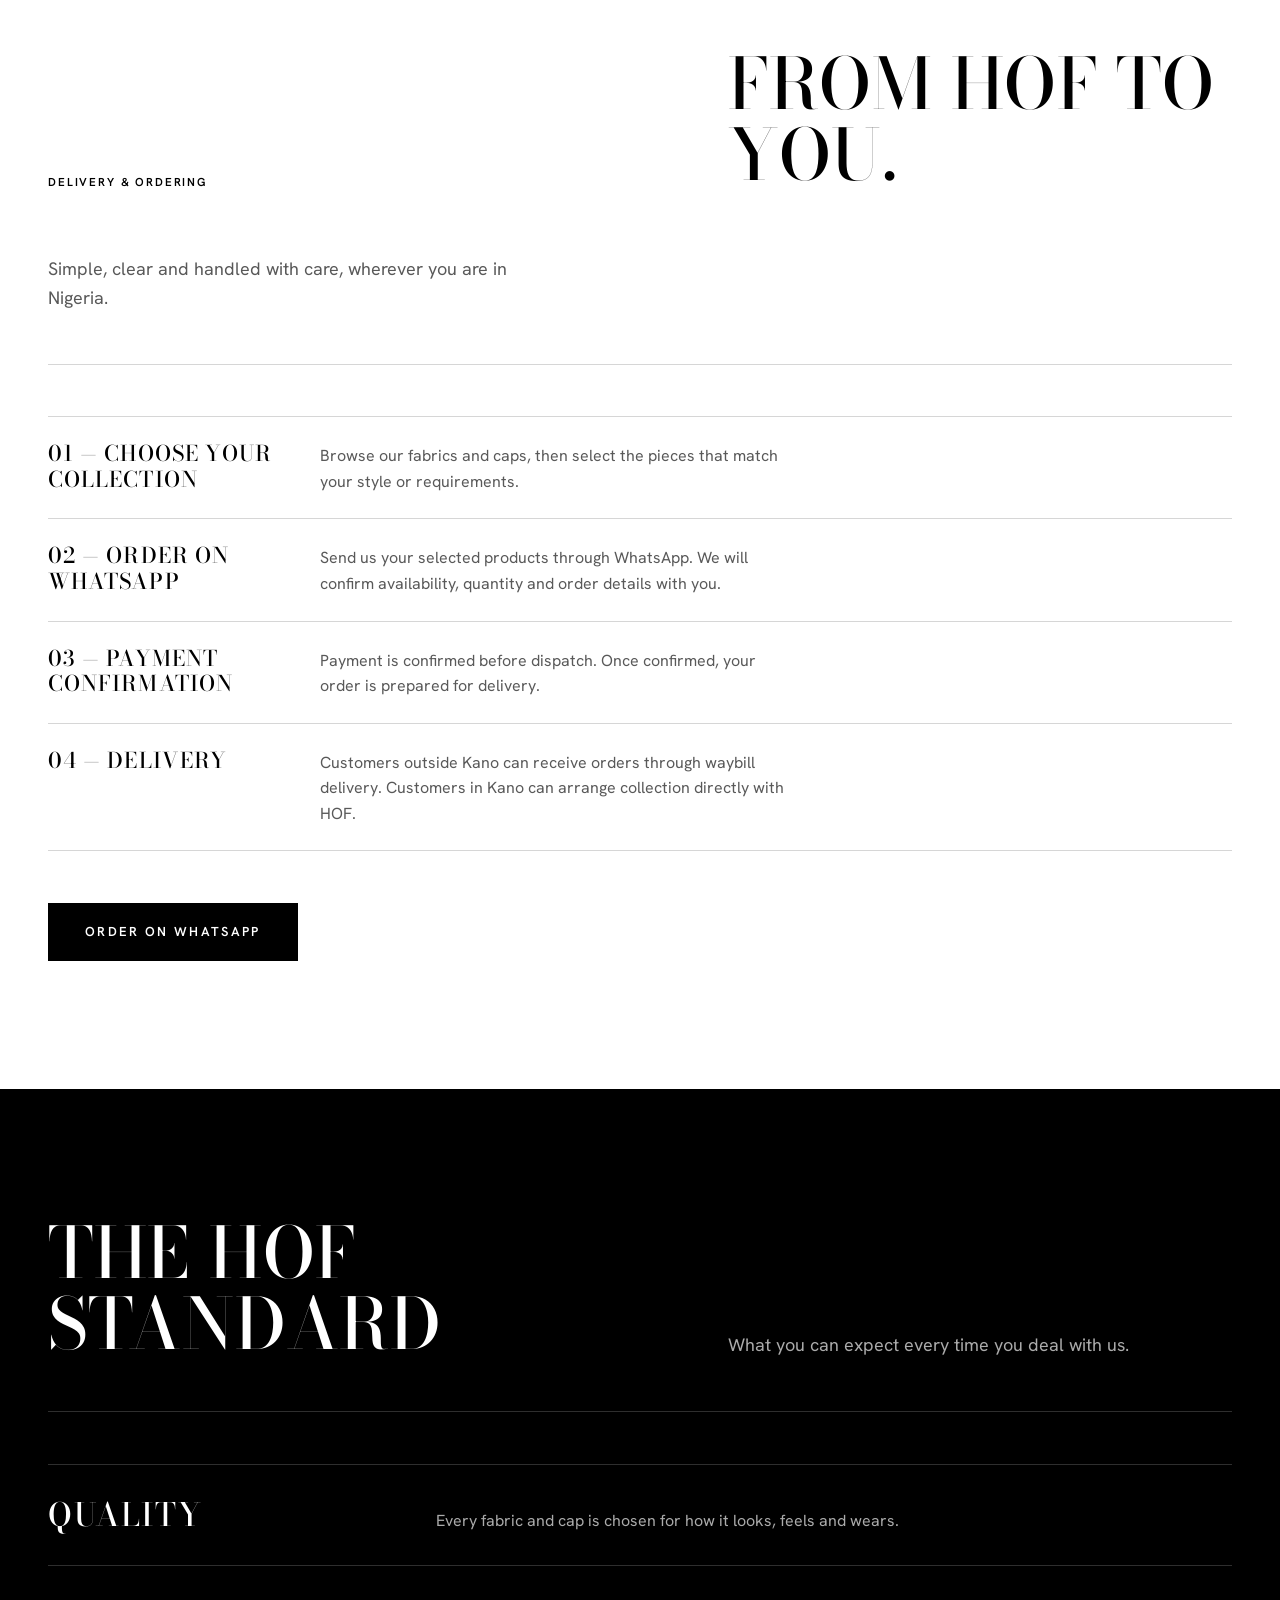
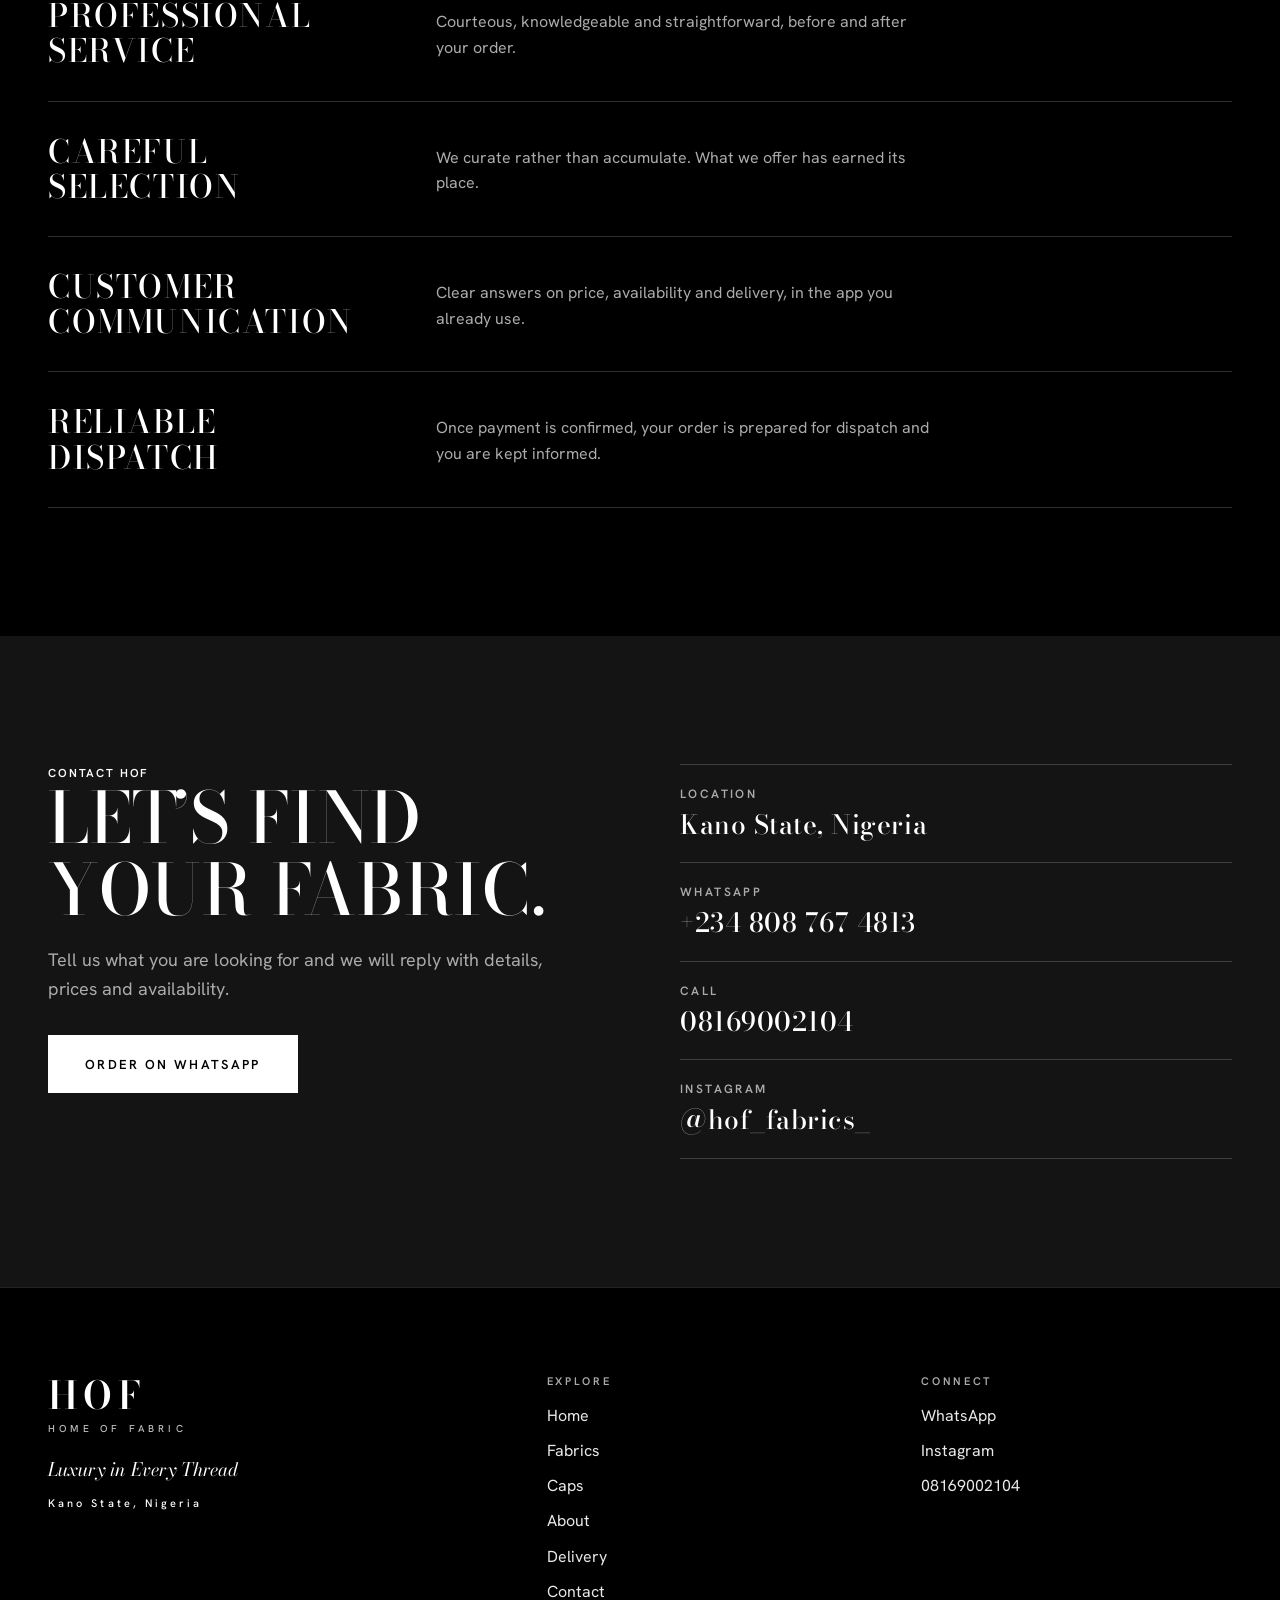
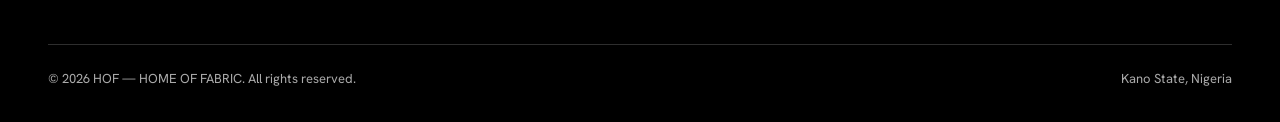
==== commit 8f245622: "Update index.html" ====
--- a/index.html
+++ b/index.html
@@ -251,7 +251,7 @@
 
     <div class="about-media rv">
       <img
-        src="images/founder-ceo.jpeg"
+        src="images/IMG_8600.jpeg"
         width="810"
         height="1080"
         alt="Usman Muhammad Tukur, Founder and CEO of HOF — Home of Fabric"
@@ -261,7 +261,7 @@
 
     <div class="about-copy rv">
       <img
-        src="images/hof-logo.png"
+        src="images/13AA2C74-D257-4070-9682-CD3749FD3F76.png"
         class="about-logo"
         alt="HOF — Home of Fabric"
         loading="lazy"
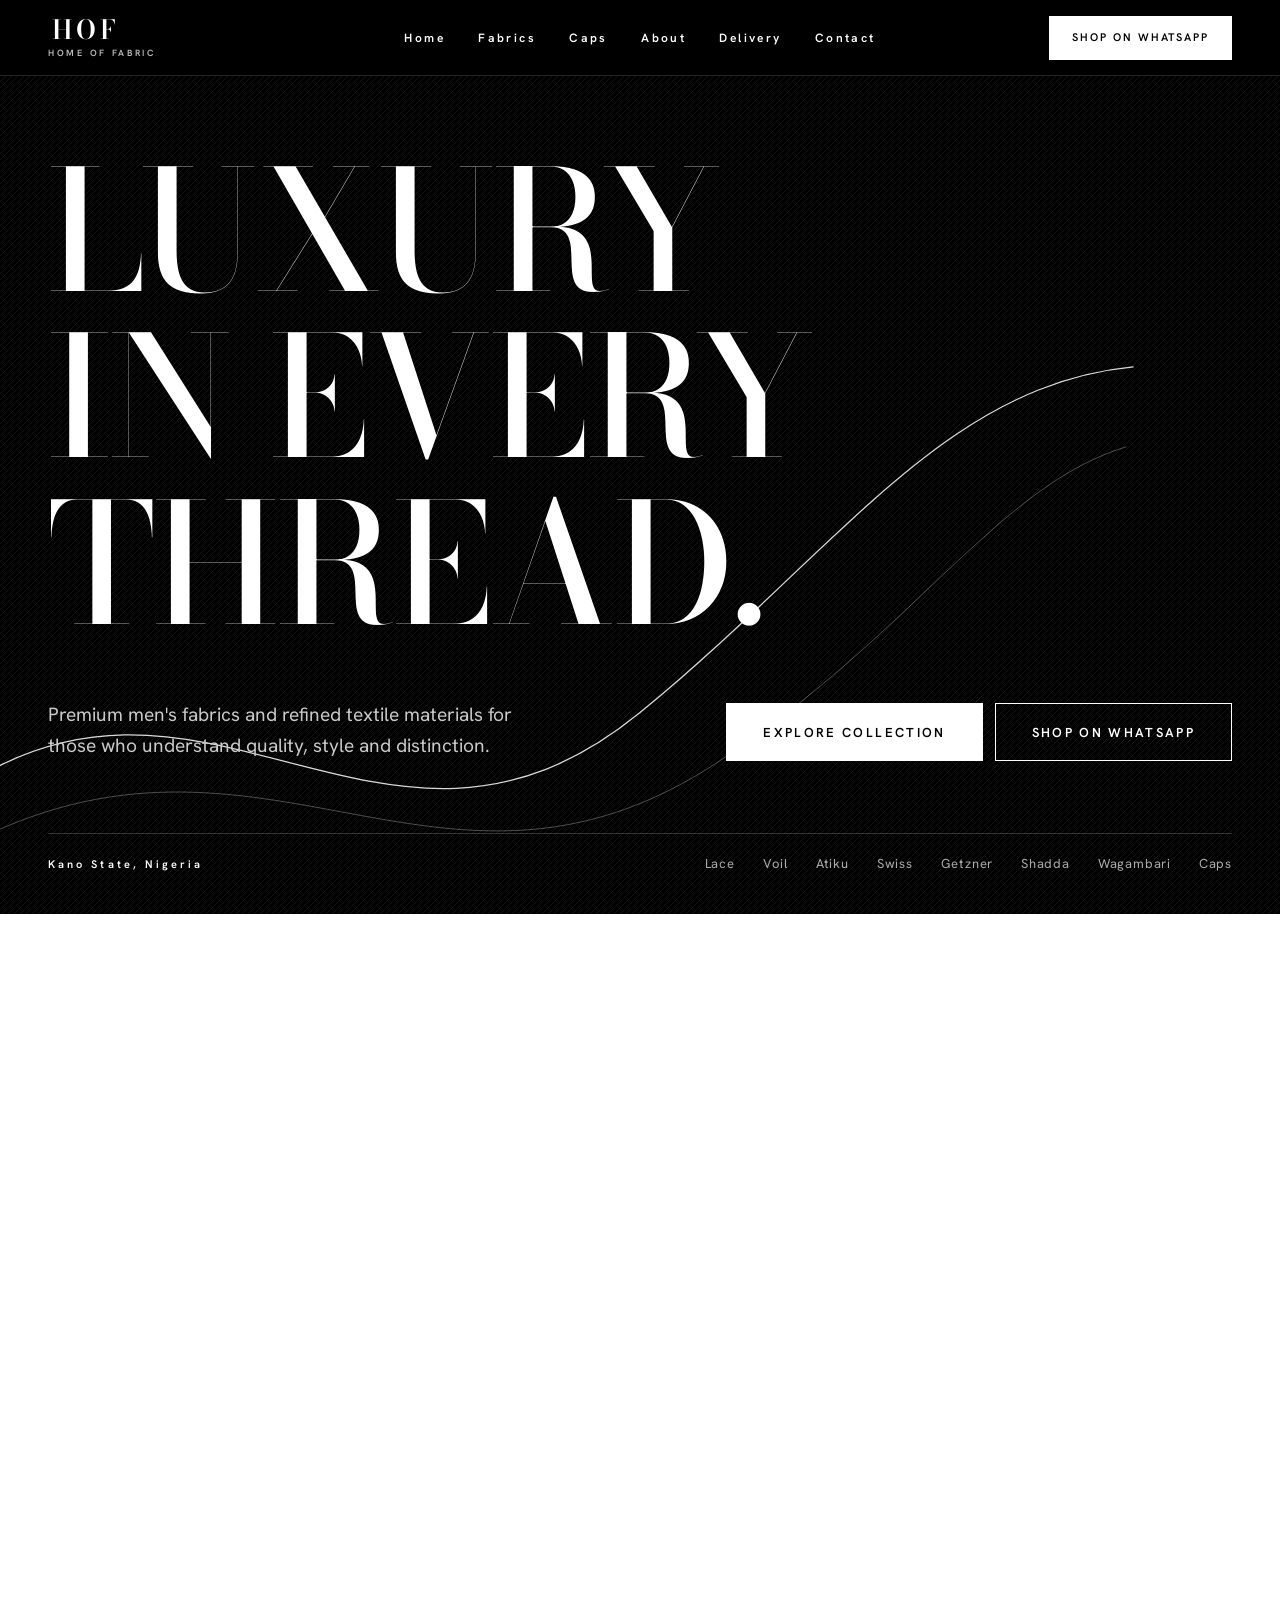
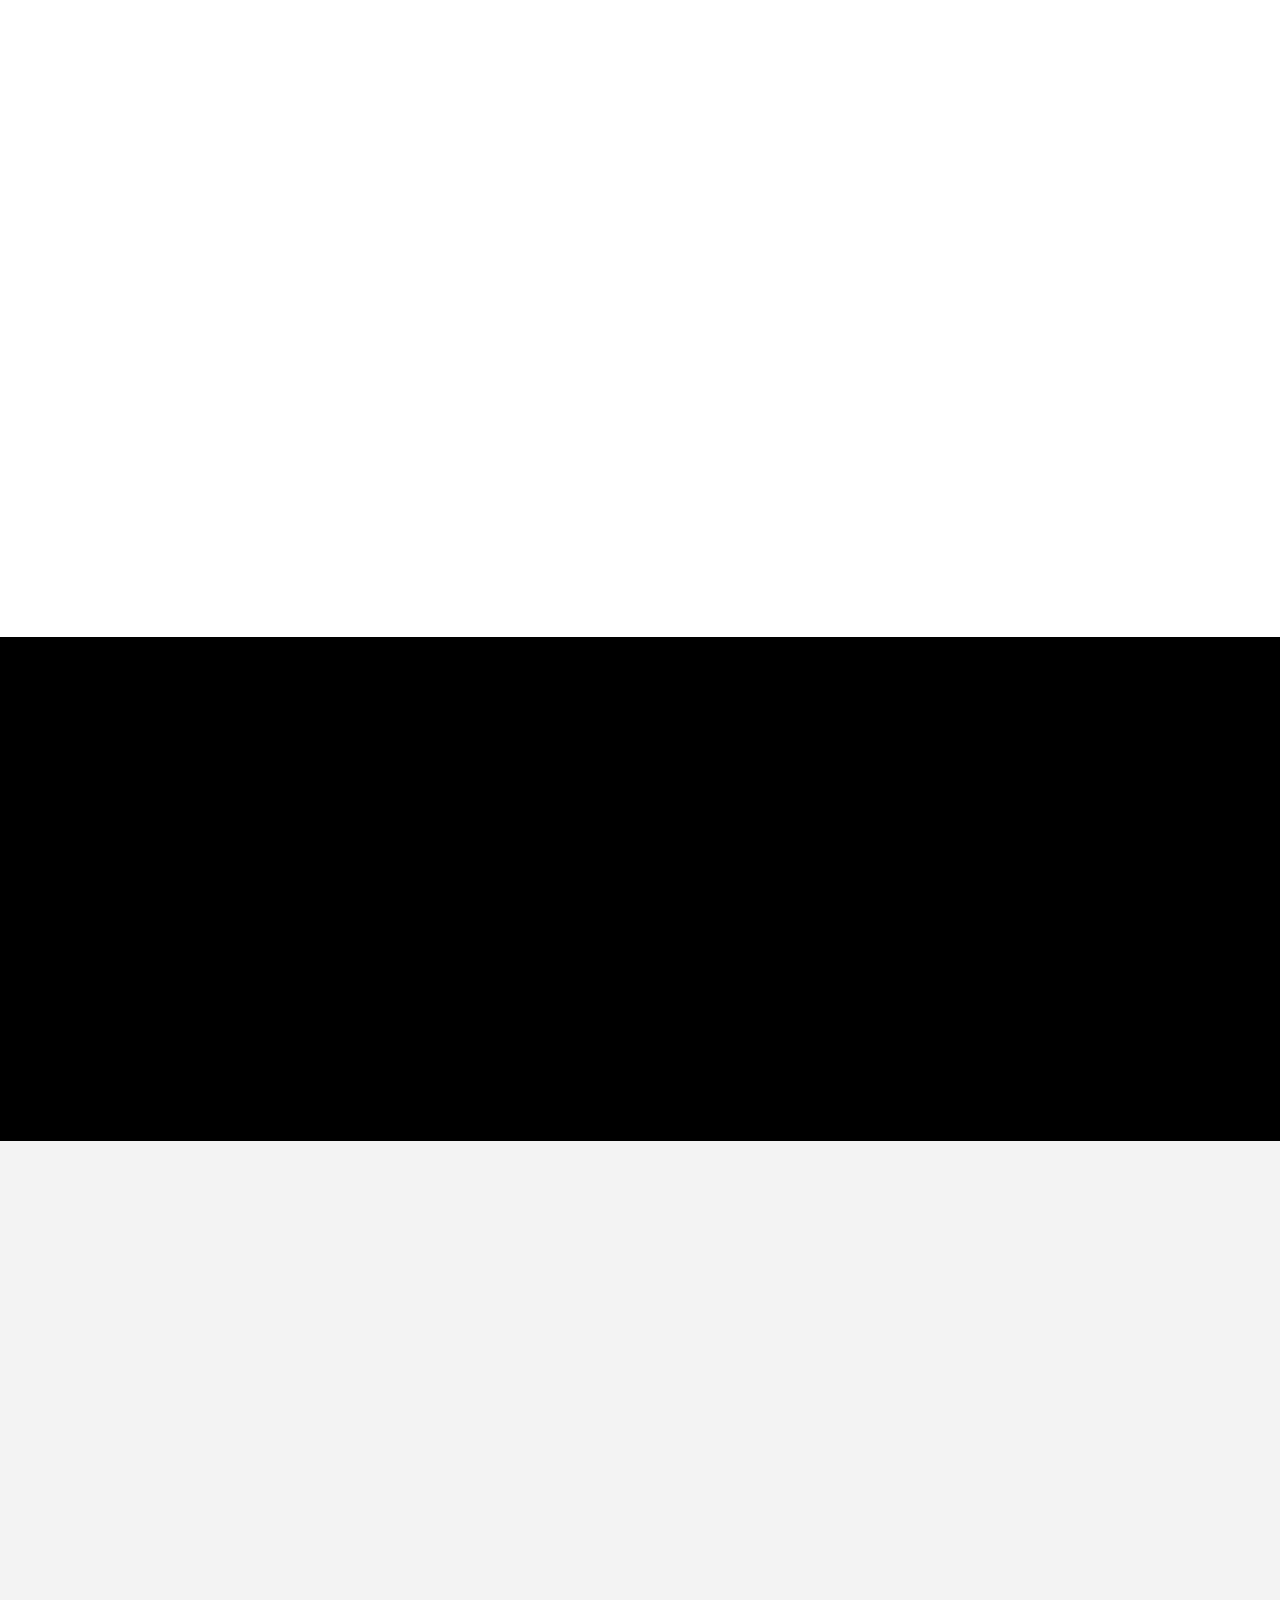
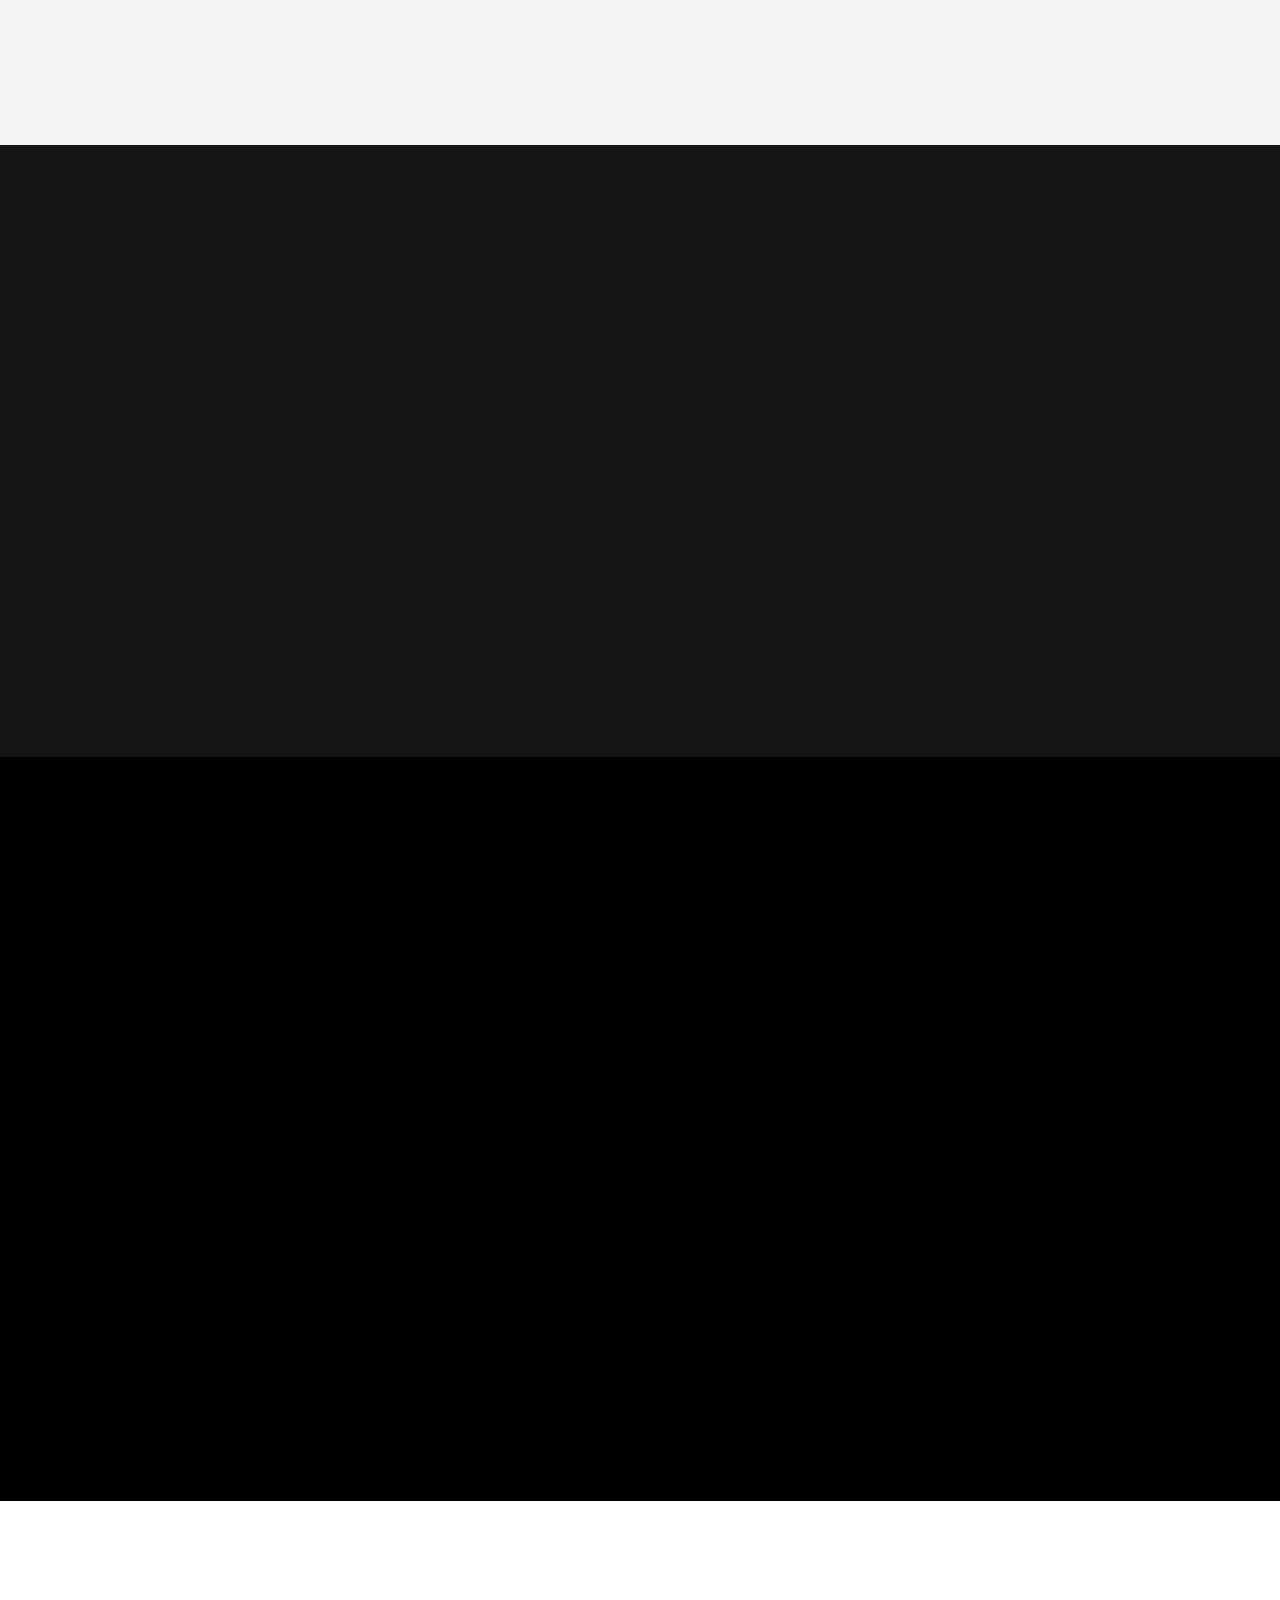
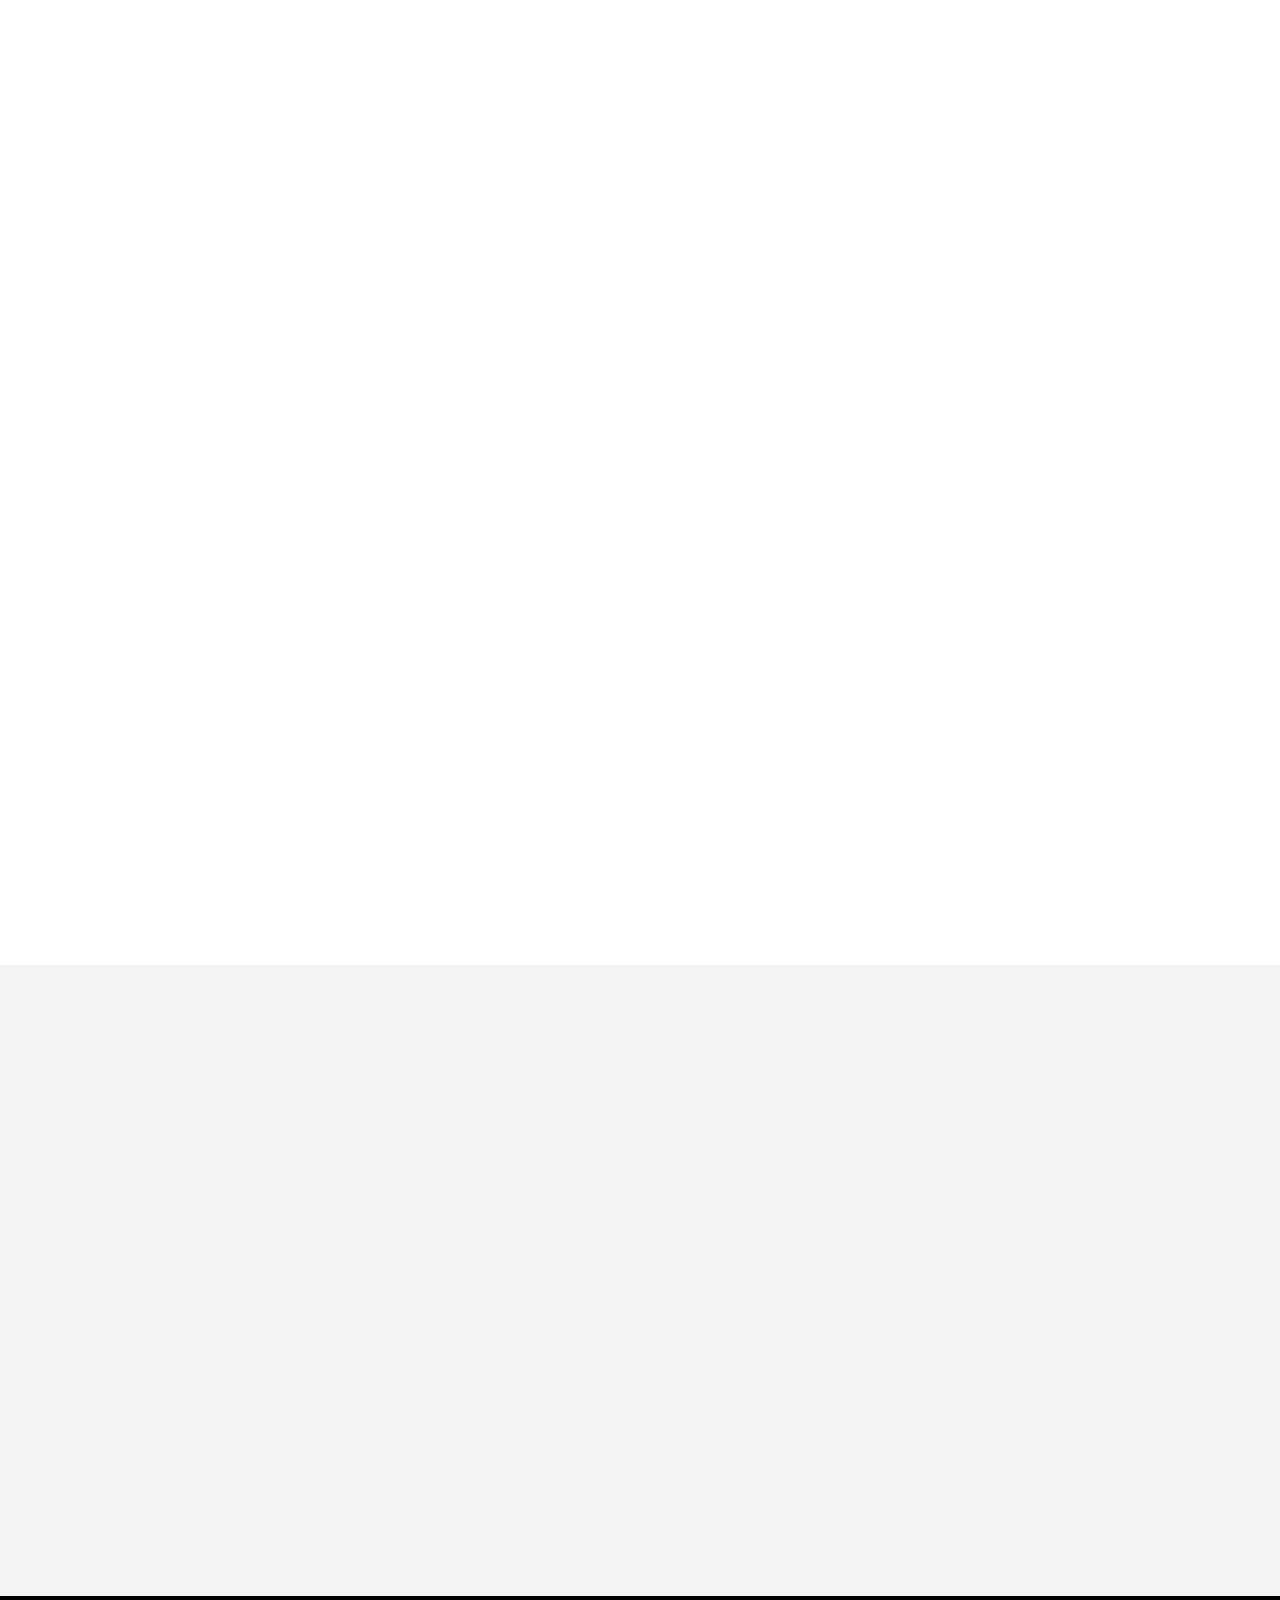
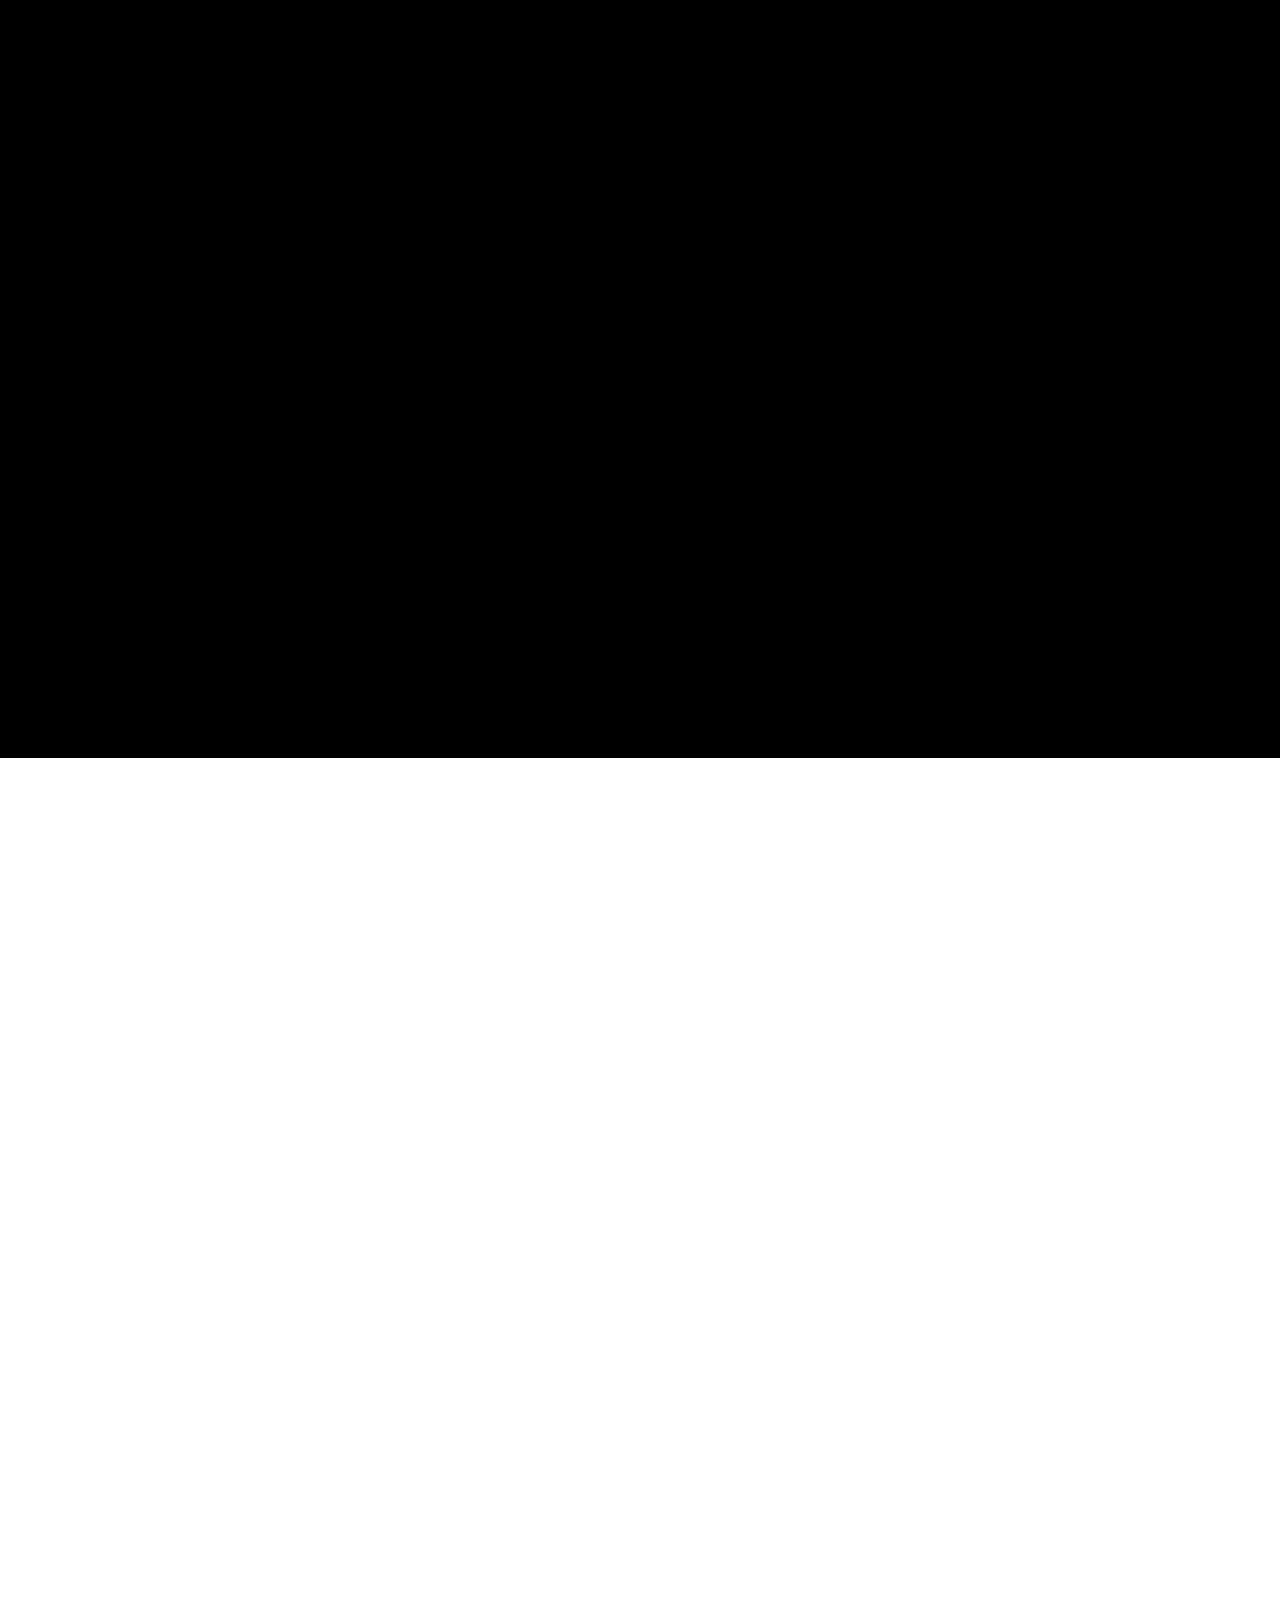
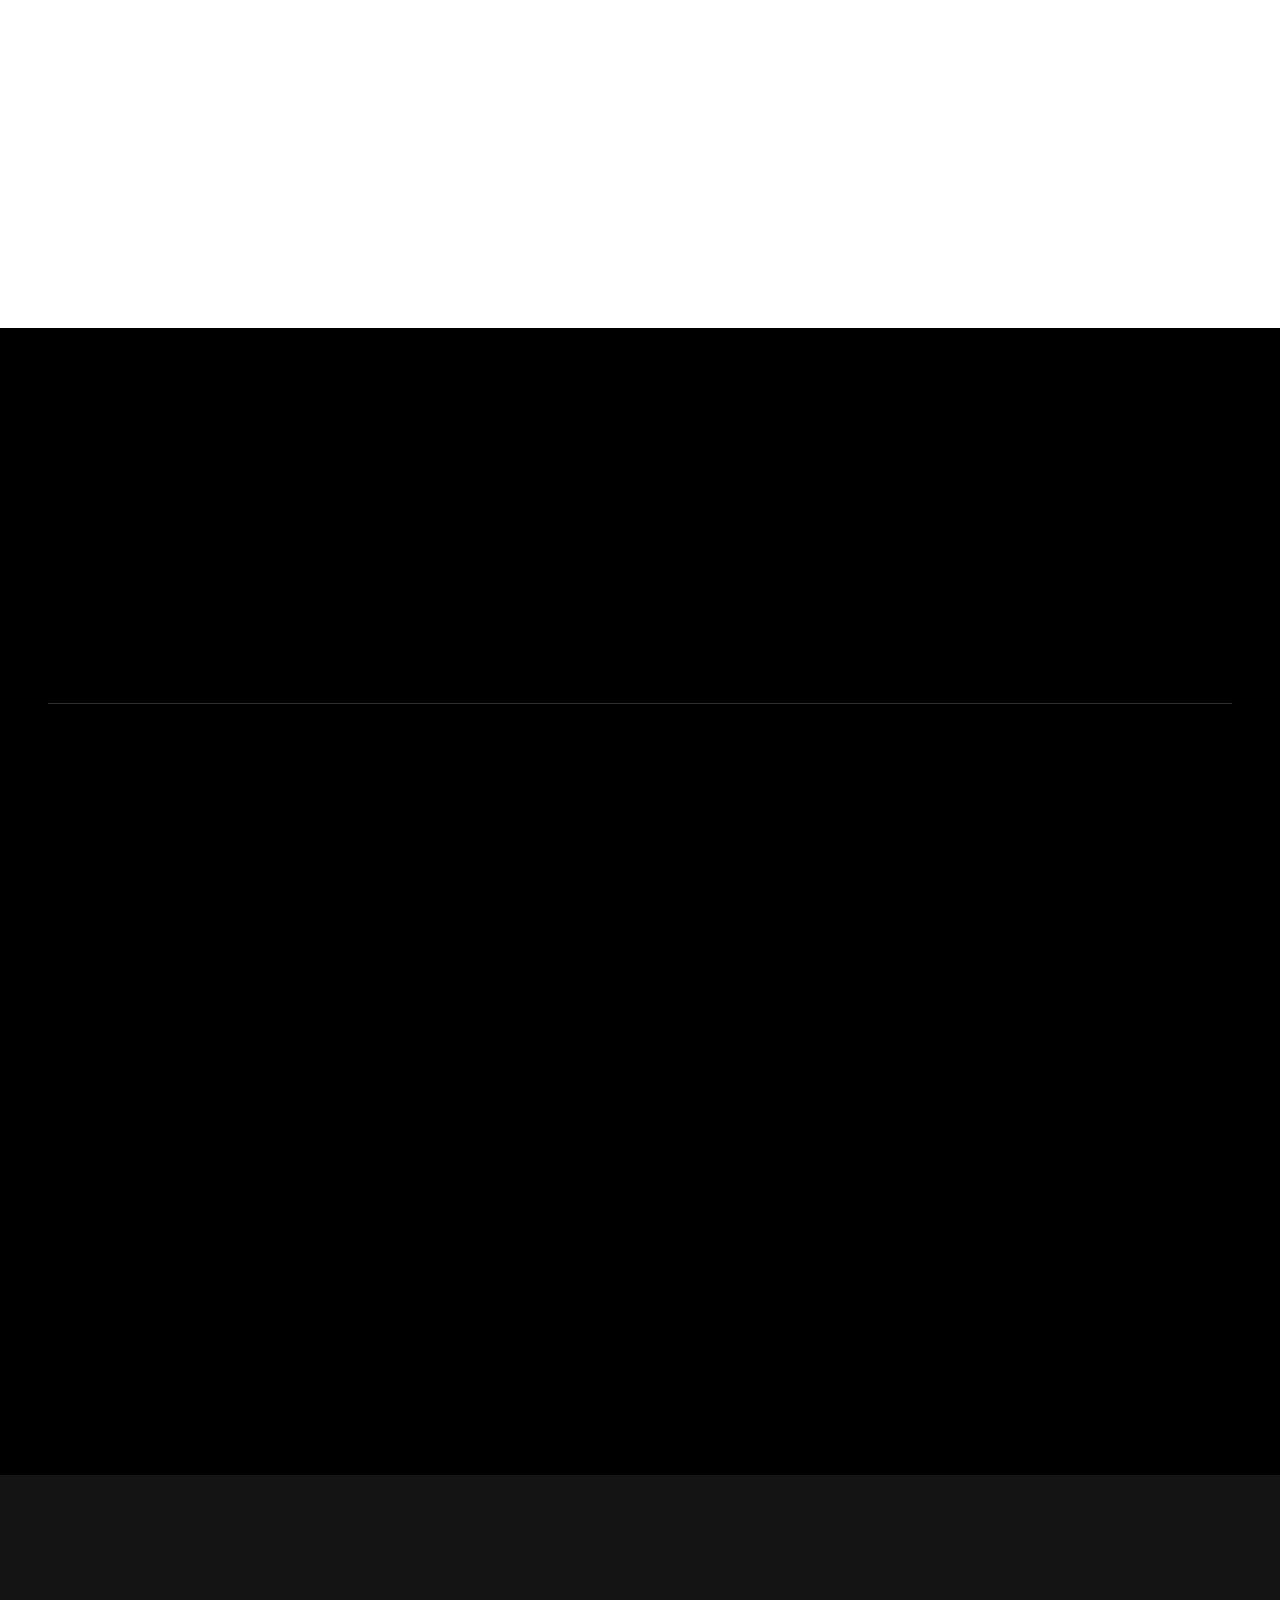
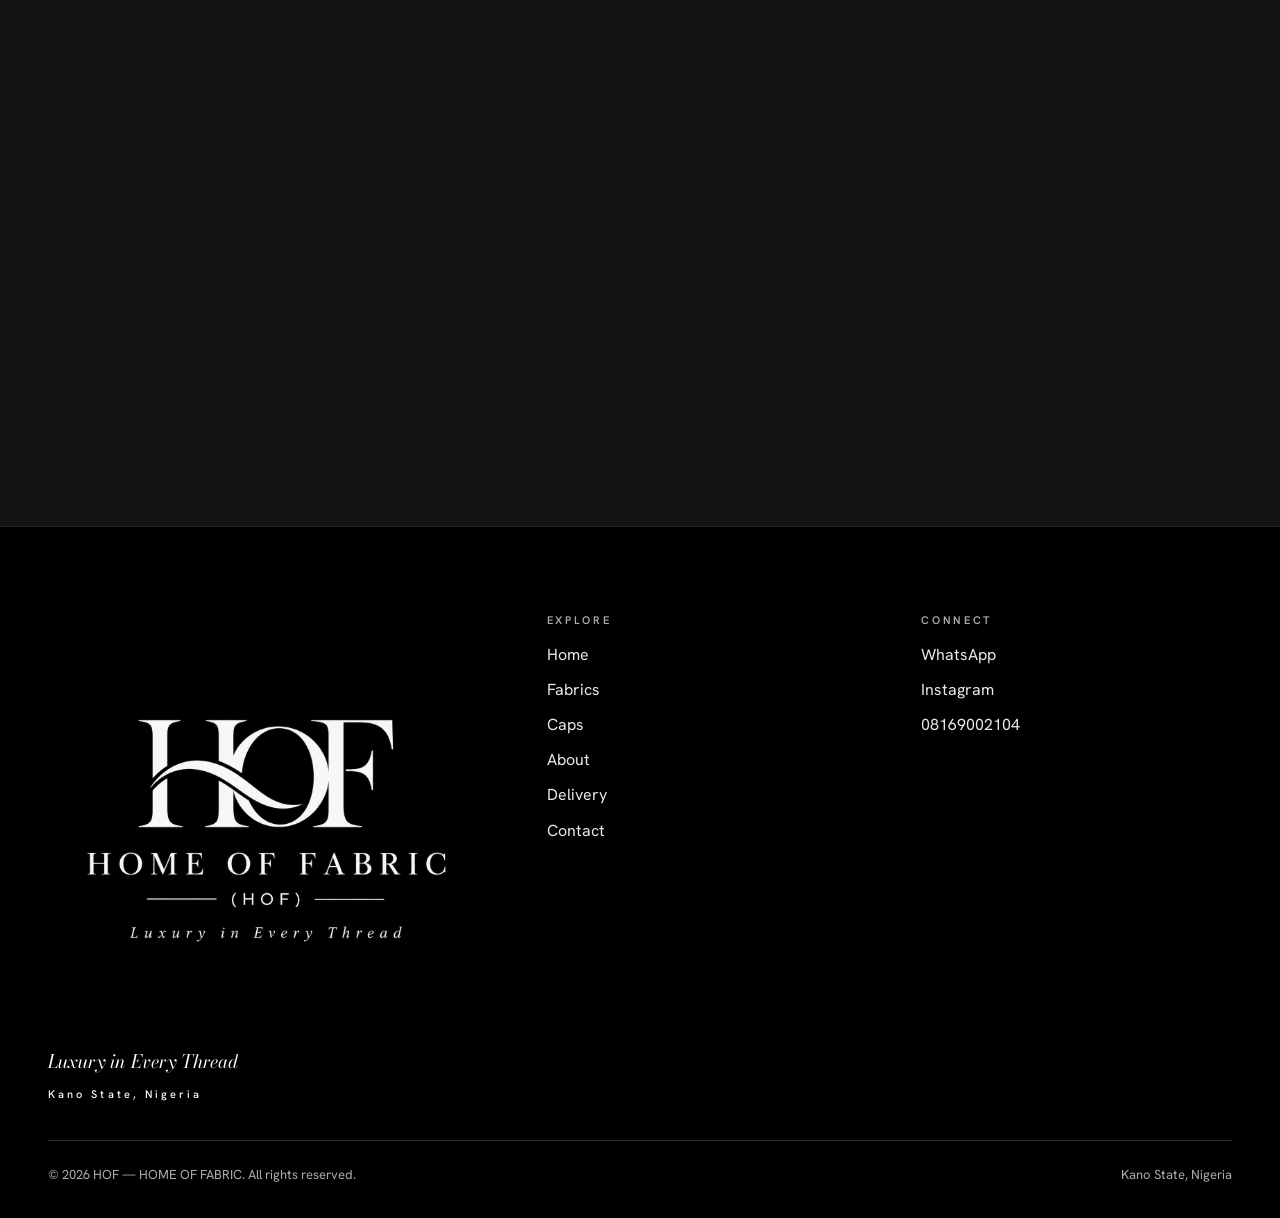
==== commit d2a86c89: "Update index.html" ====
--- a/index.html
+++ b/index.html
@@ -481,12 +481,26 @@
 <!-- ================= FOOTER ================= -->
 <footer class="footer on-dark bg-black">
   <div class="wrap">
+
     <div class="foot-top">
+
       <div class="foot-brand">
-        <b>HOF</b><span>HOME OF FABRIC</span>
+        <img
+          src="images/13AA2C74-D257-4070-9682-CD3749FD3F76.png"
+          alt="HOF — Home of Fabric"
+          class="footer-logo"
+          loading="lazy"
+          decoding="async">
+
         <p>Luxury in Every Thread</p>
-        <span class="loc" style="margin:0;color:#fff;letter-spacing:.28em;font-size:.6875rem">Kano State, Nigeria</span>
-      </div>
+
+        <span
+          class="loc"
+          style="margin:0;color:#fff;letter-spacing:.28em;font-size:.6875rem">
+          Kano State, Nigeria
+        </span>
+      </div>
+
       <nav class="foot-col" aria-label="Footer">
         <h4>Explore</h4>
         <ul>
@@ -498,38 +512,40 @@
           <li><a href="#contact">Contact</a></li>
         </ul>
       </nav>
+
       <div class="foot-col">
         <h4>Connect</h4>
         <ul>
-          <li><a href="https://wa.me/2348087674813" target="_blank" rel="noopener noreferrer">WhatsApp</a></li>
-          <li><a href="https://www.instagram.com/hof_fabrics_/" target="_blank" rel="noopener noreferrer">Instagram</a></li>
-          <li><a href="tel:+2348169002104">08169002104</a></li>
+          <li>
+            <a href="https://wa.me/2348087674813"
+               target="_blank"
+               rel="noopener noreferrer">
+              WhatsApp
+            </a>
+          </li>
+
+          <li>
+            <a href="https://www.instagram.com/hof_fabrics_/"
+               target="_blank"
+               rel="noopener noreferrer">
+              Instagram
+            </a>
+          </li>
+
+          <li>
+            <a href="tel:+2348169002104">
+              08169002104
+            </a>
+          </li>
         </ul>
       </div>
-    </div>
+
+    </div>
+
     <div class="foot-bottom">
       <span>© 2026 HOF — HOME OF FABRIC. All rights reserved.</span>
       <span>Kano State, Nigeria</span>
     </div>
+
   </div>
 </footer>
-
-<a class="fab" id="fab" href="https://wa.me/2348087674813?text=Hello%20HOF%2C%20I%20would%20like%20to%20place%20an%20order." target="_blank" rel="noopener noreferrer">WhatsApp</a>
-
-<div class="modal-backdrop" id="modalBackdrop" aria-hidden="true">
-  <div class="modal" role="dialog" aria-modal="true" aria-labelledby="modalTitle">
-    <div class="modal-sw" id="modalSwatch"></div>
-    <div class="modal-thumbs" id="modalThumbs" hidden></div>
-    <div class="modal-body">
-      <h3 id="modalTitle"></h3>
-      <div class="modal-price" id="modalPrice"></div>
-      <p class="modal-desc" id="modalDesc"></p>
-      <p class="modal-avail" id="modalAvail"></p>
-      <a class="btn btn--lg" id="modalOrder" target="_blank" rel="noopener noreferrer">Order on WhatsApp</a>
-    </div>
-  </div>
-</div>
-
-<script src="script.js" defer></script>
-</body>
-</html>
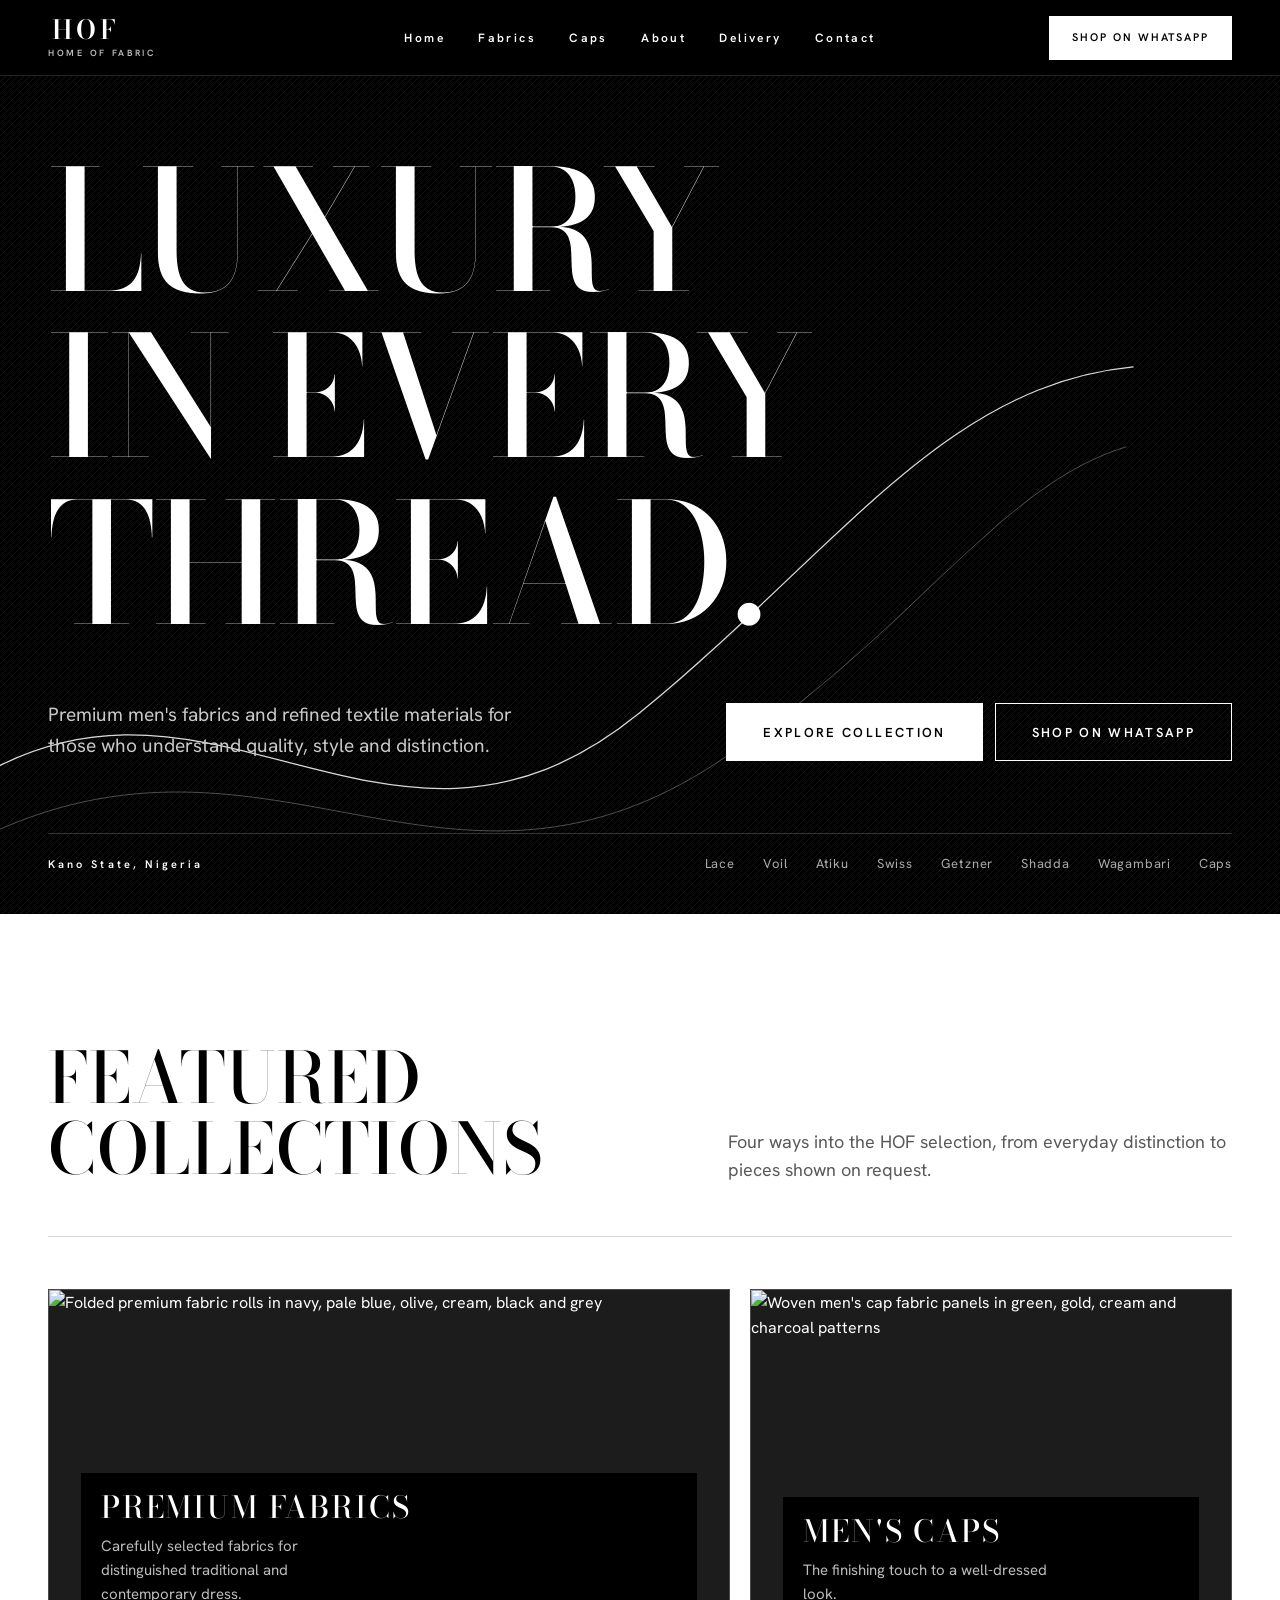
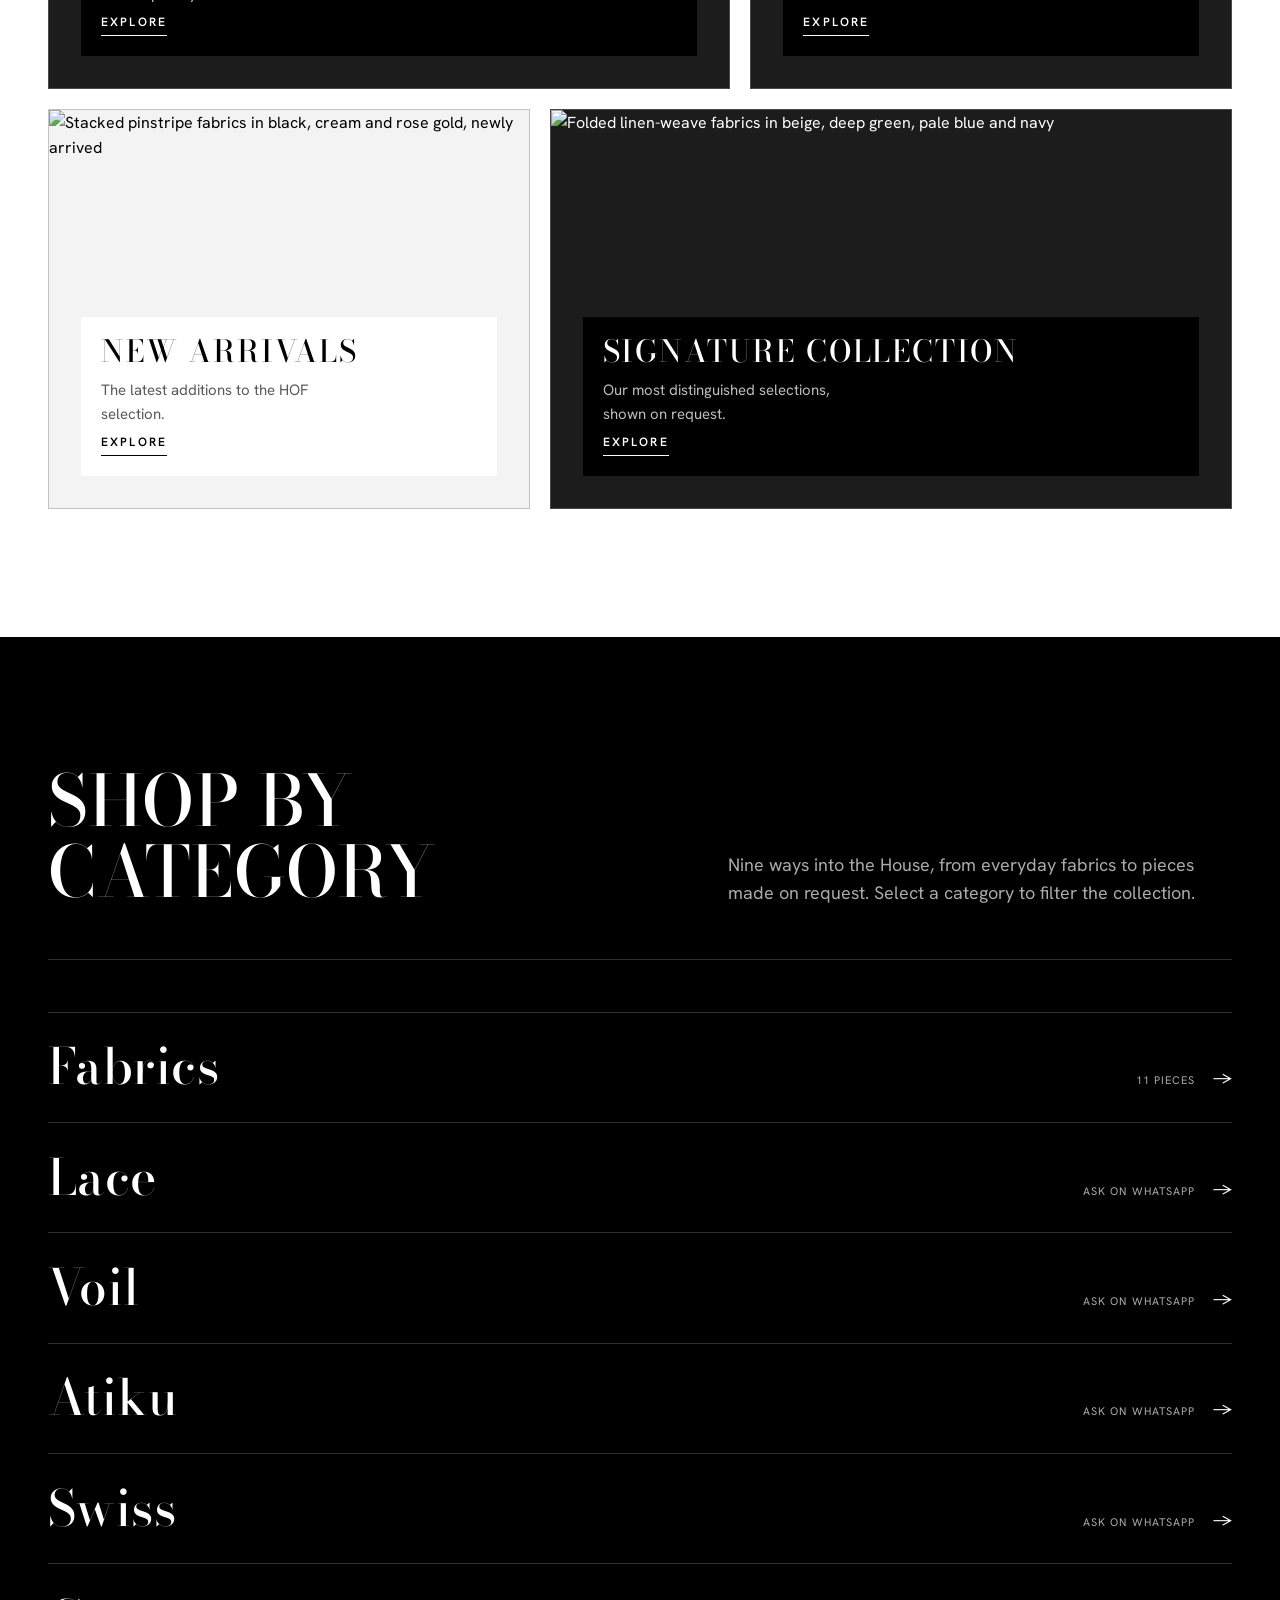
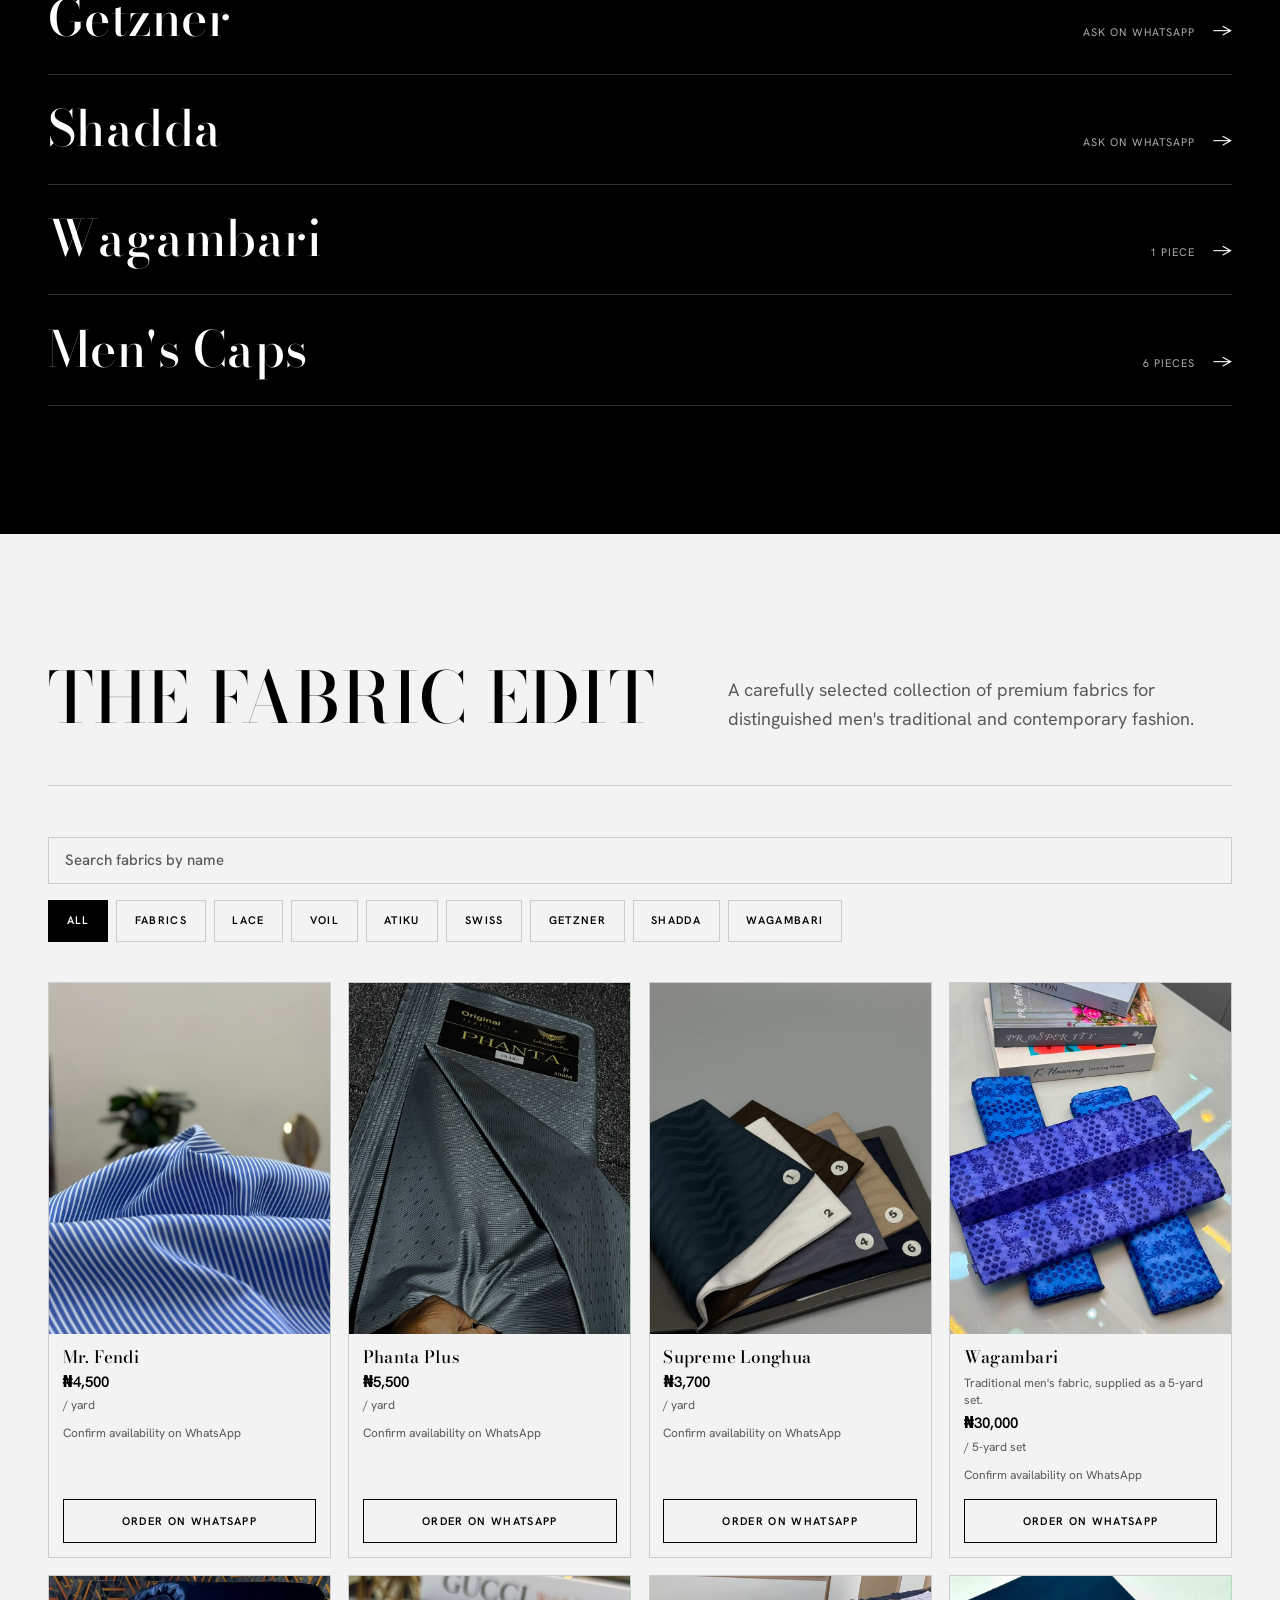
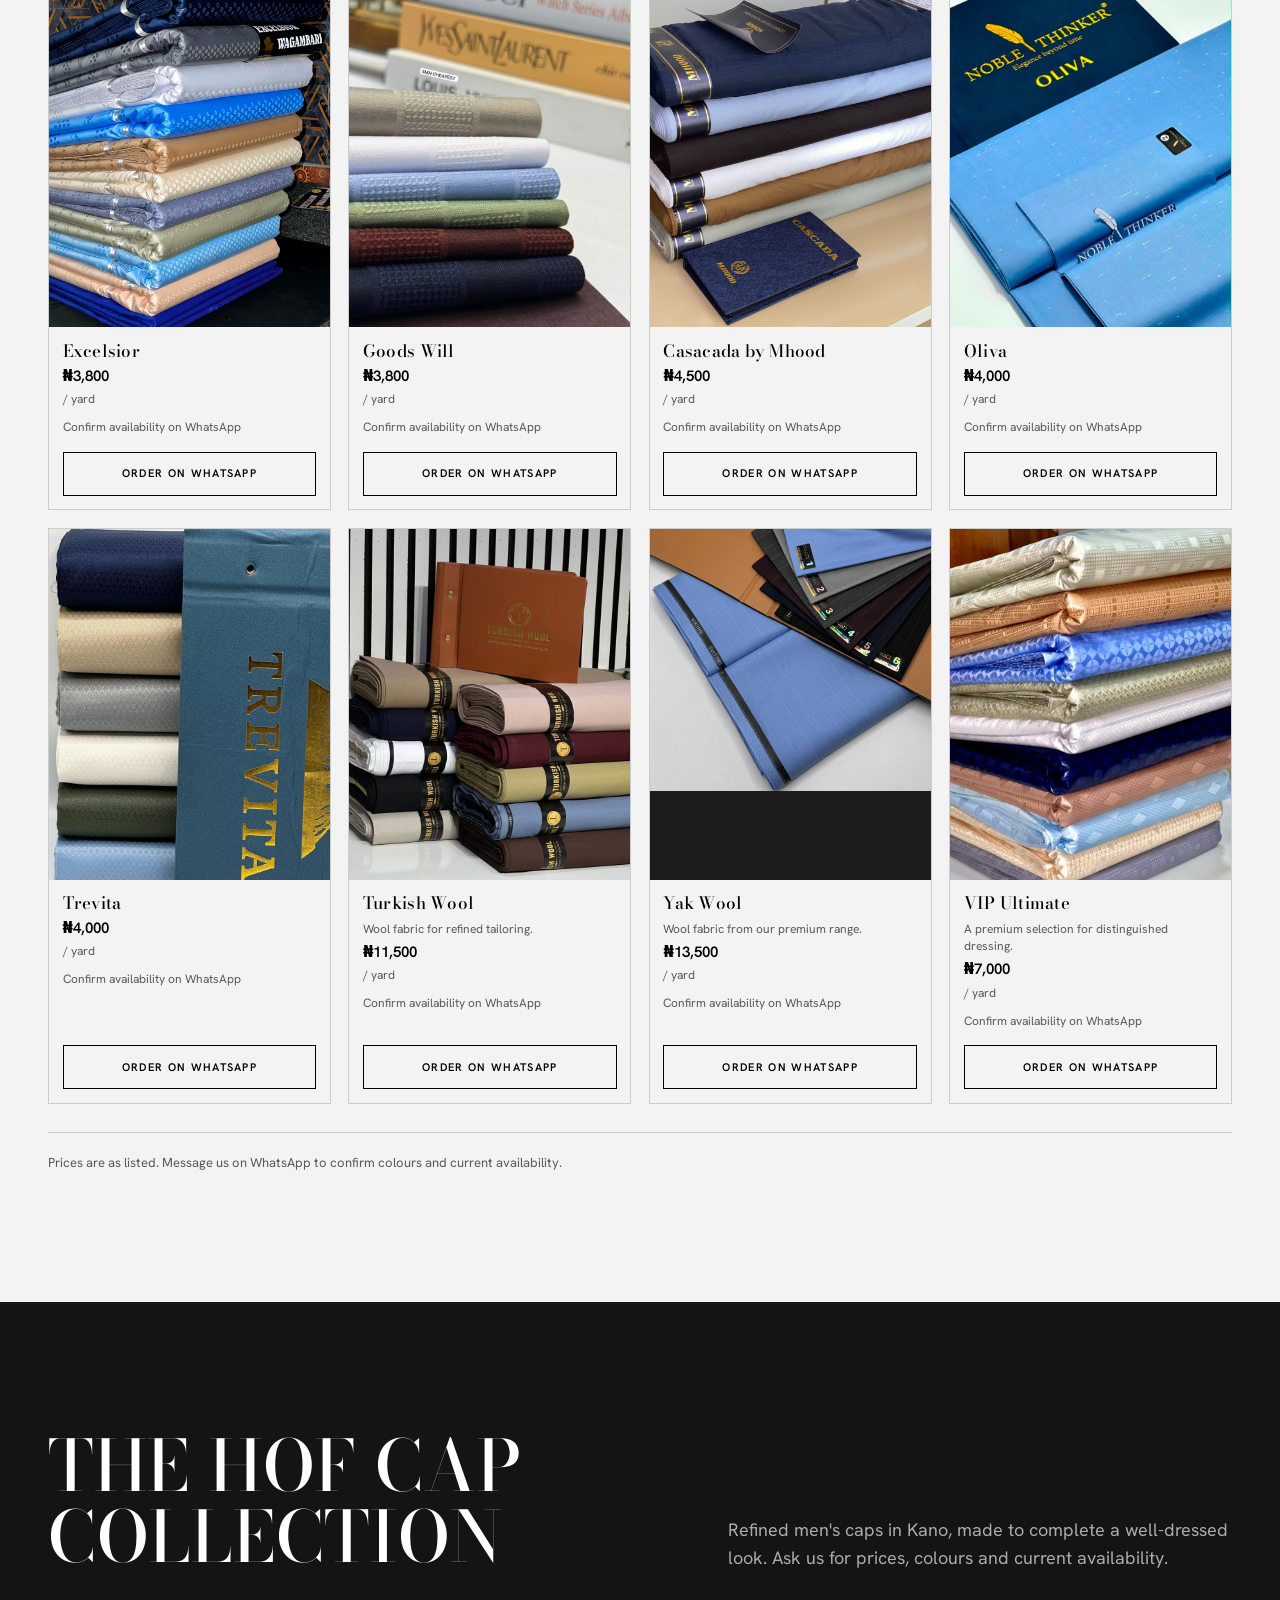
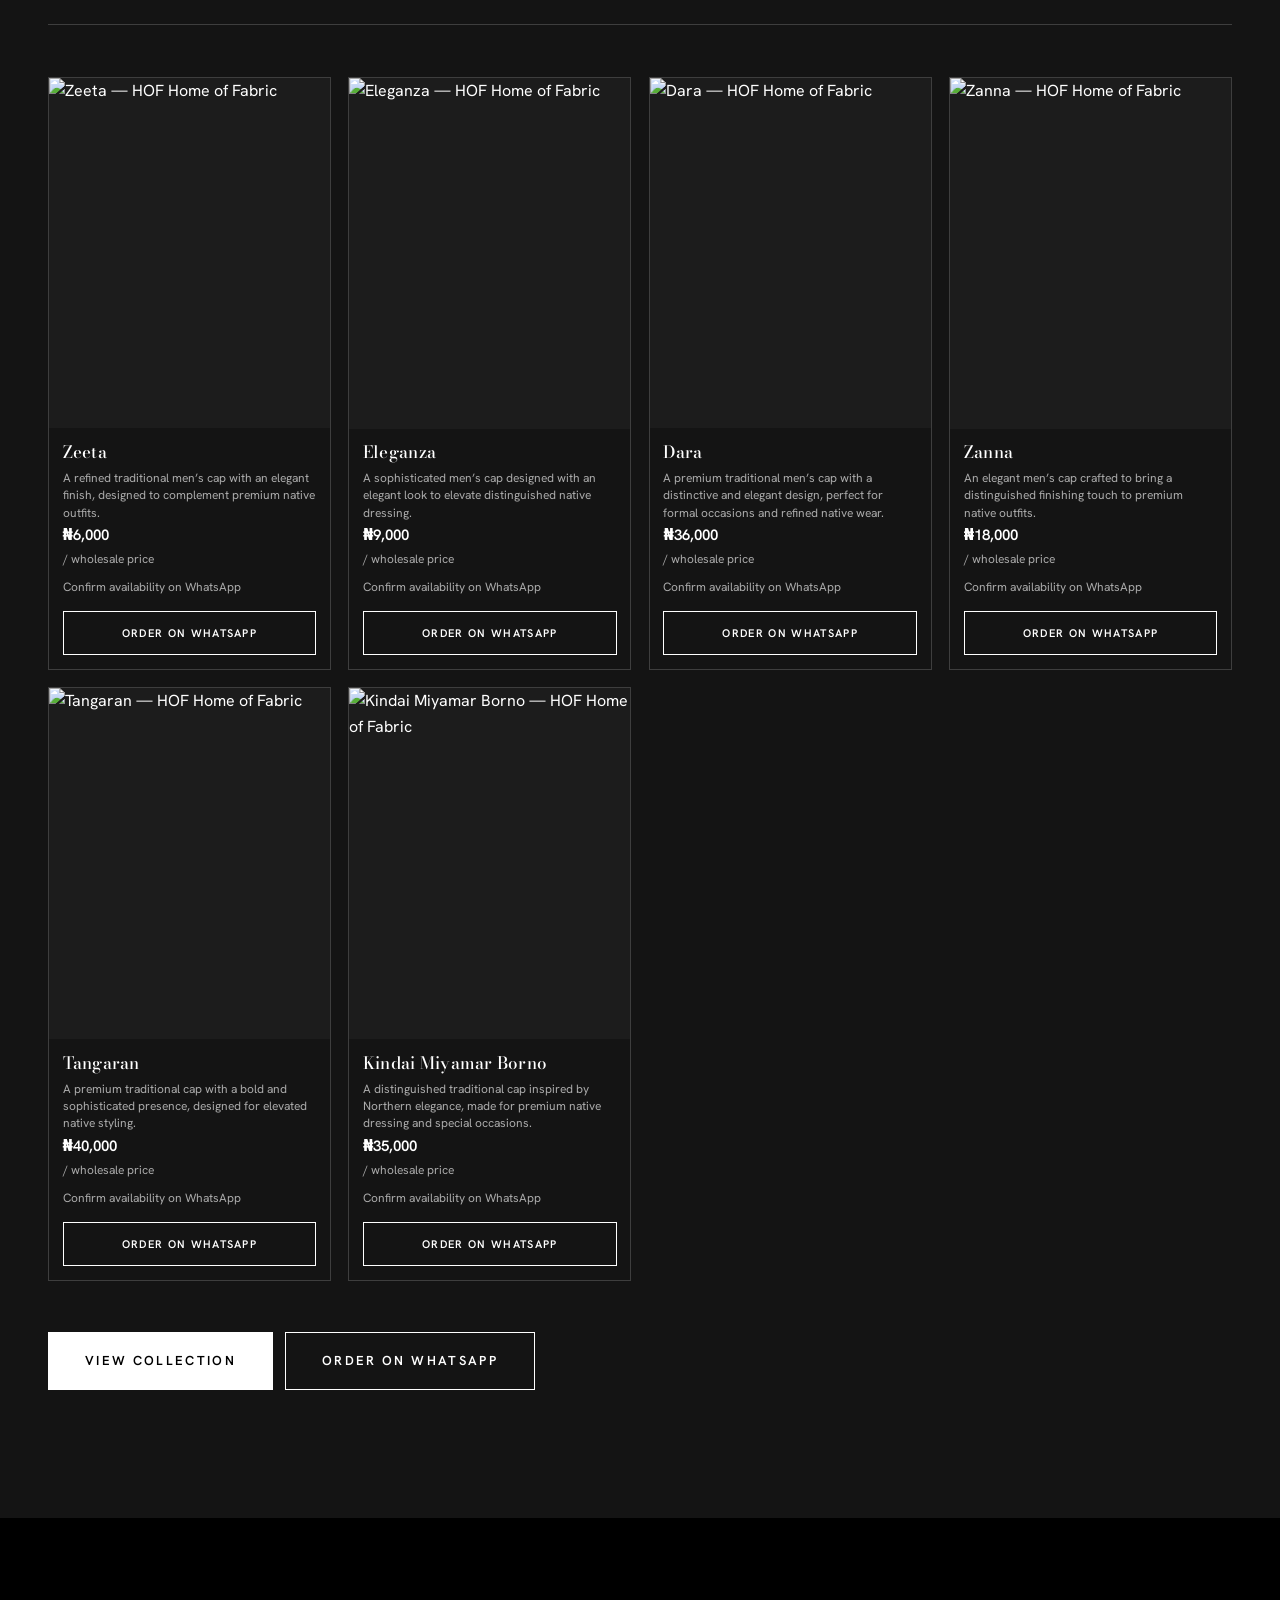
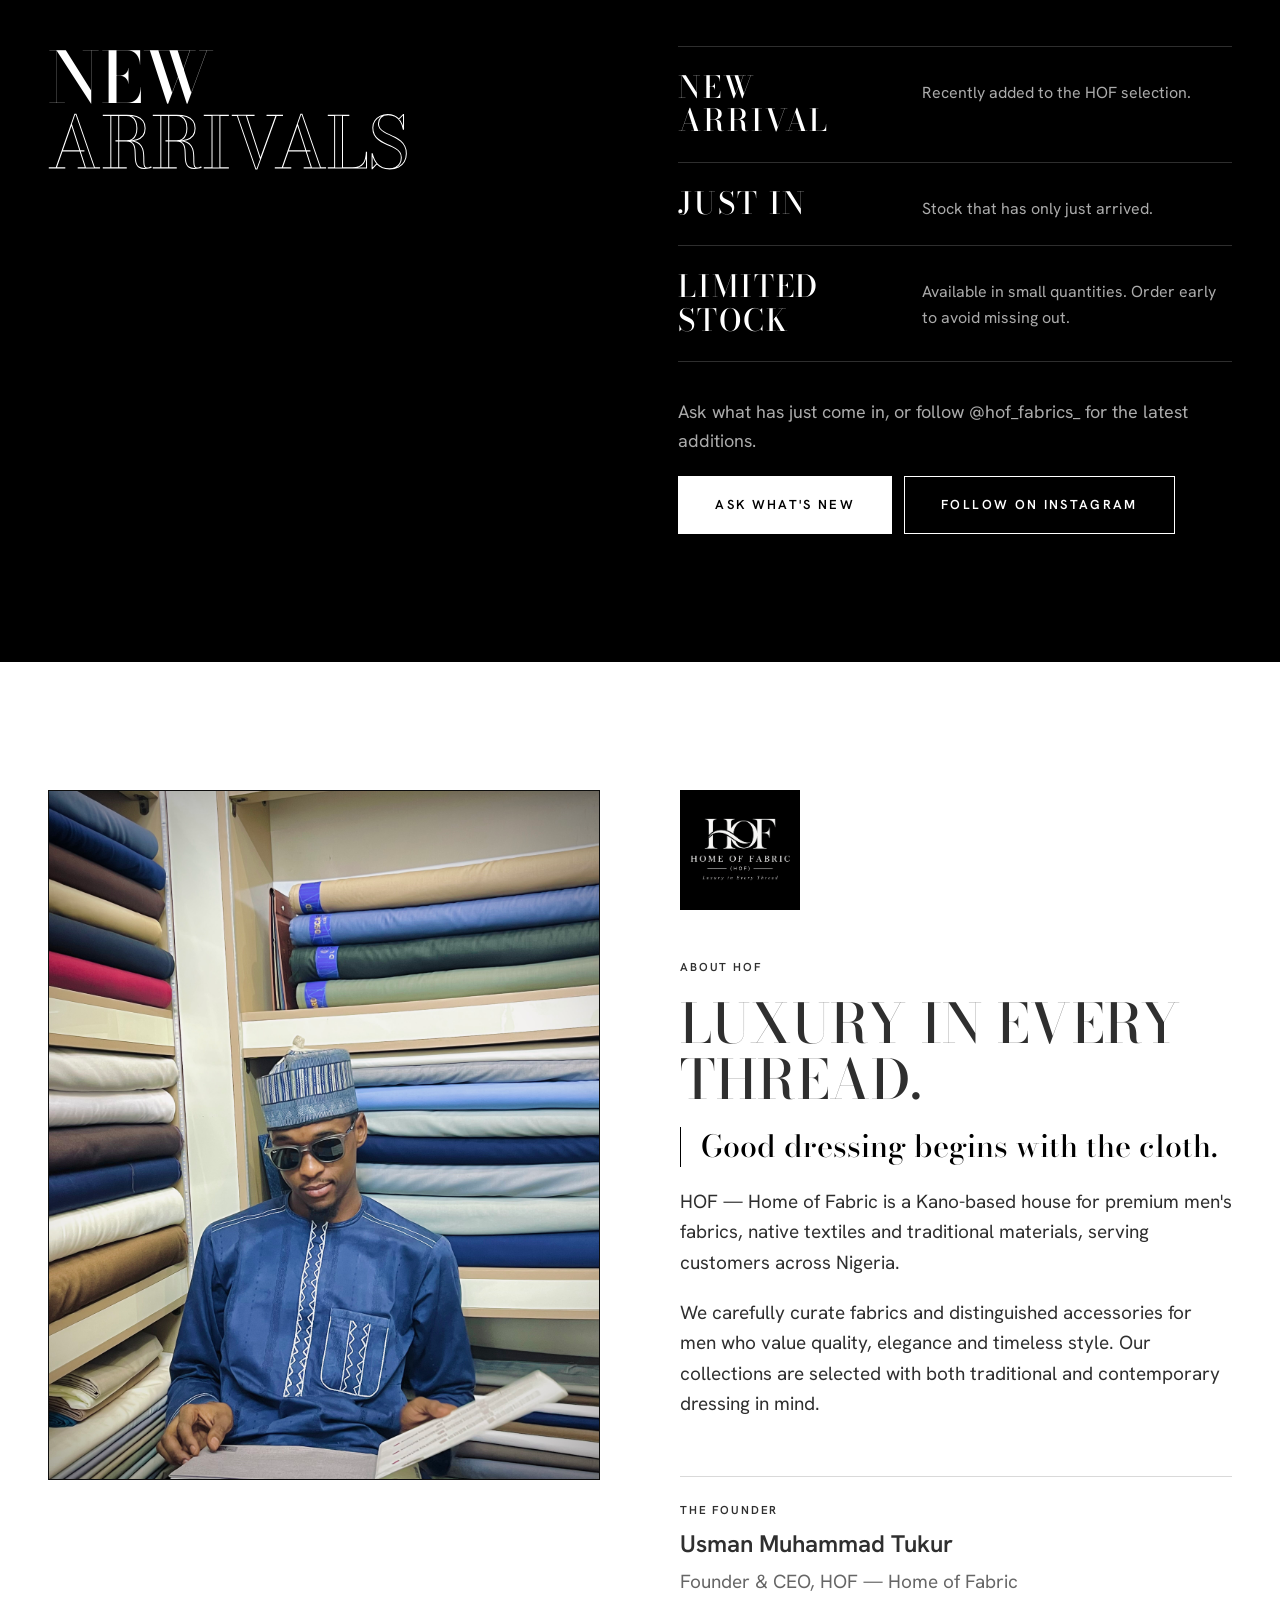
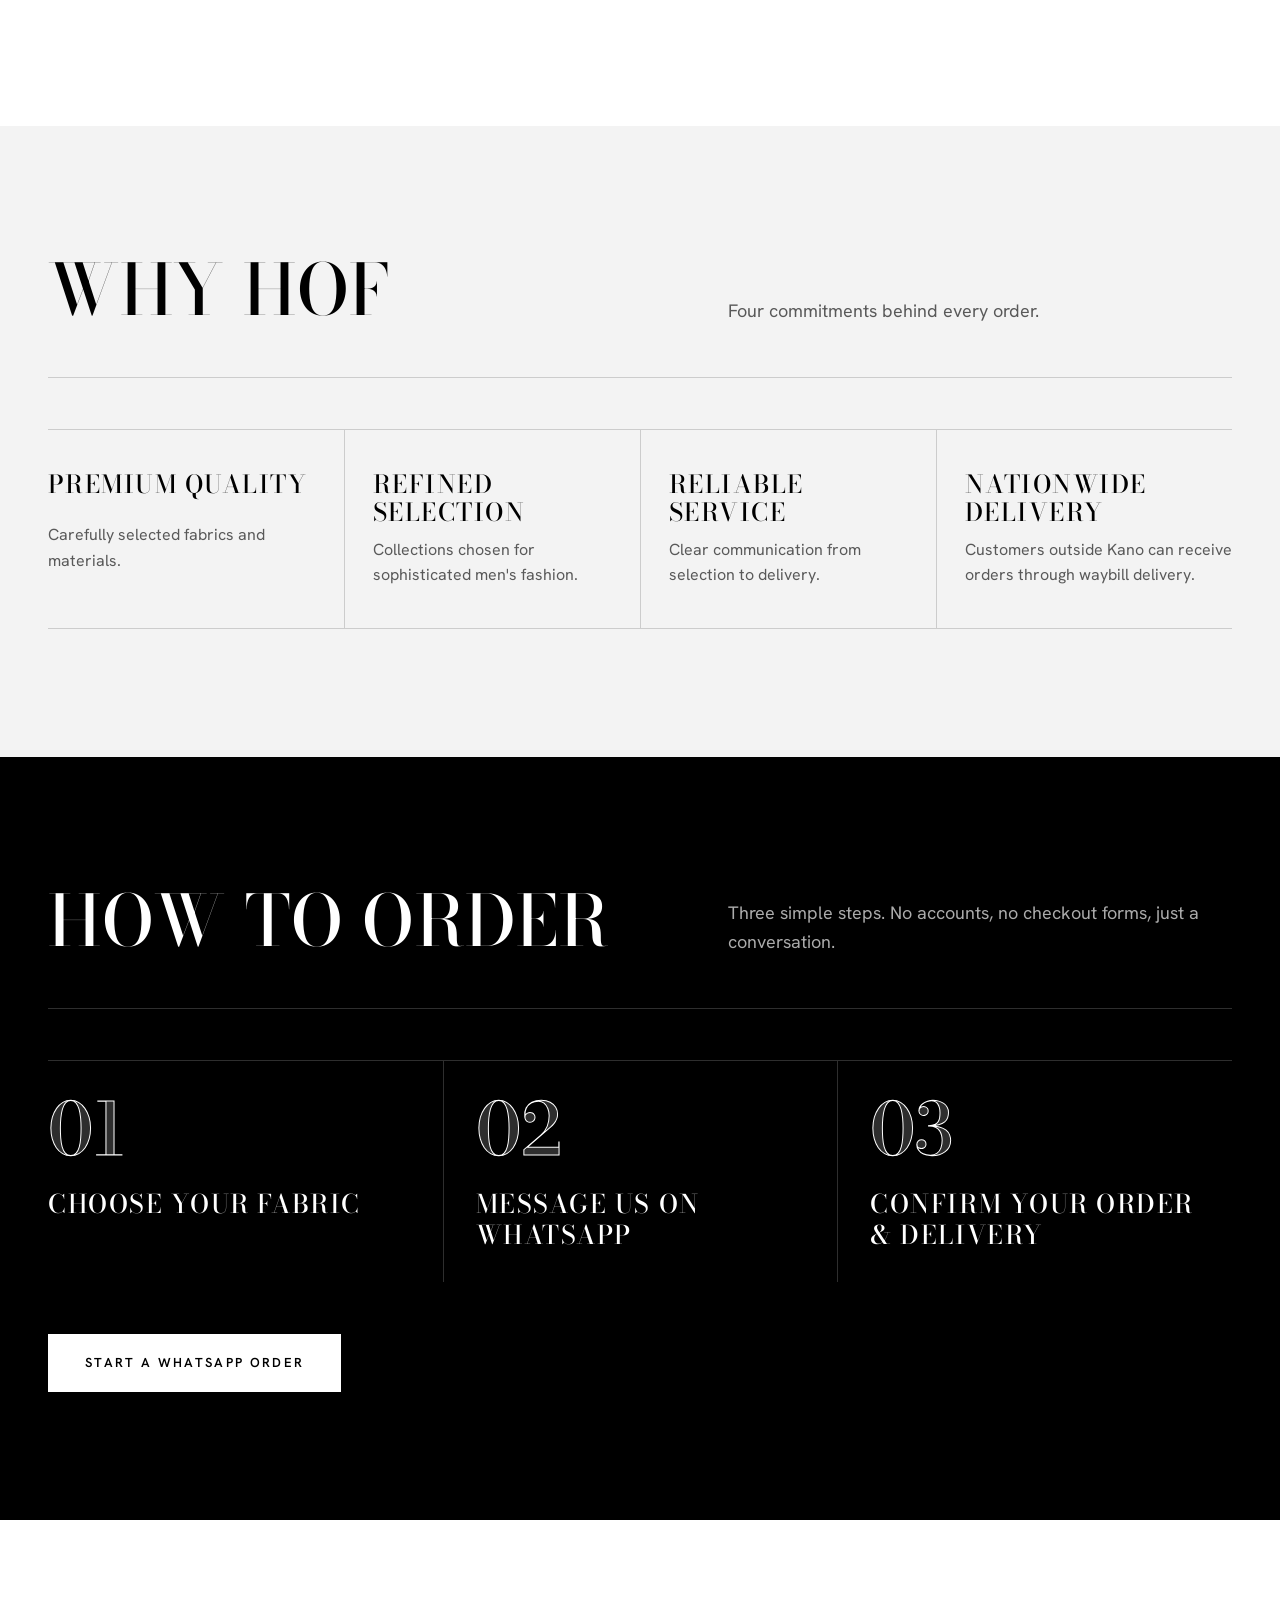
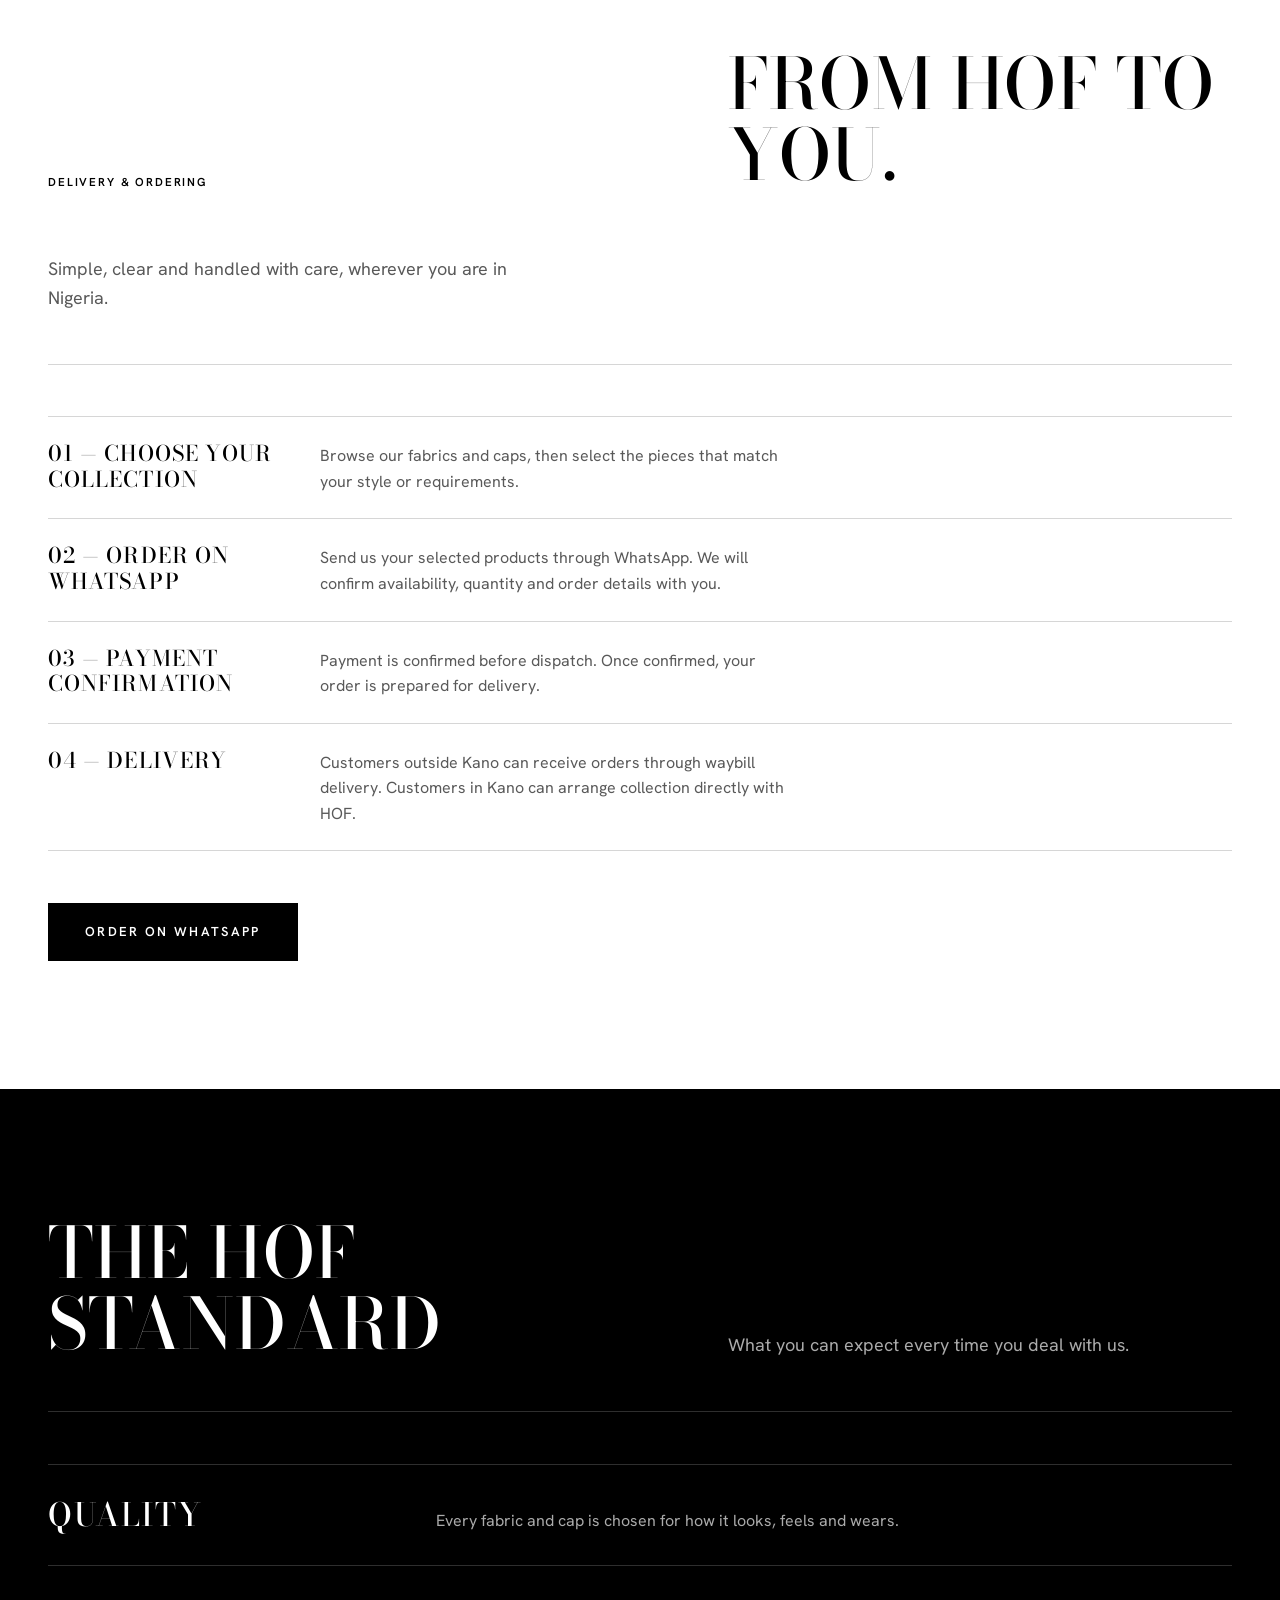
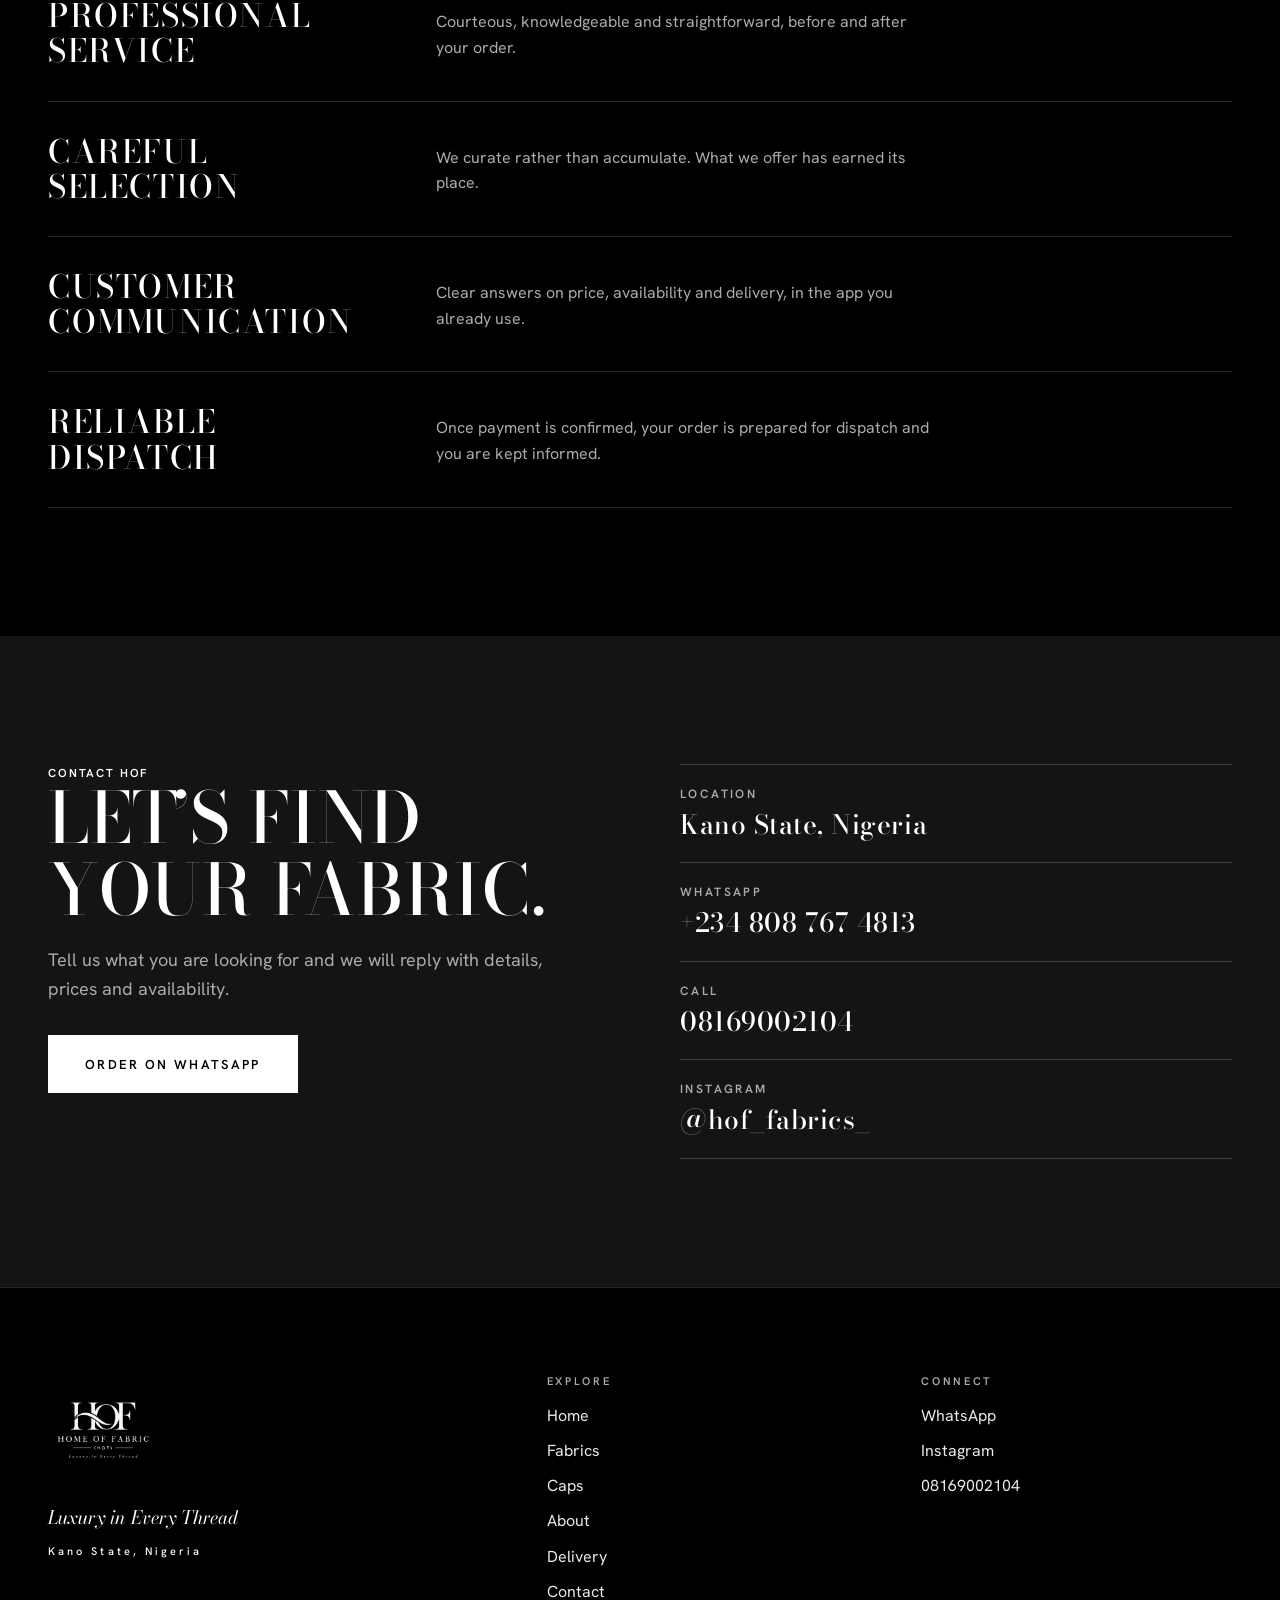
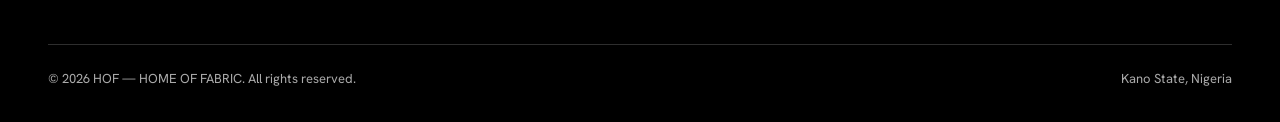
==== commit 70ebe510: "Update index.html" ====
--- a/index.html
+++ b/index.html
@@ -549,3 +549,4 @@
 
   </div>
 </footer>
+<script src="./script.js" defer></script>
--- a/style.css
+++ b/style.css
@@ -396,3 +396,15 @@
     margin-top:28px;
   }
 }
+.footer-logo{
+  width:110px;
+  height:auto;
+  display:block;
+  margin-bottom:20px;
+}
+
+@media (max-width:700px){
+  .footer-logo{
+    width:90px;
+  }
+}
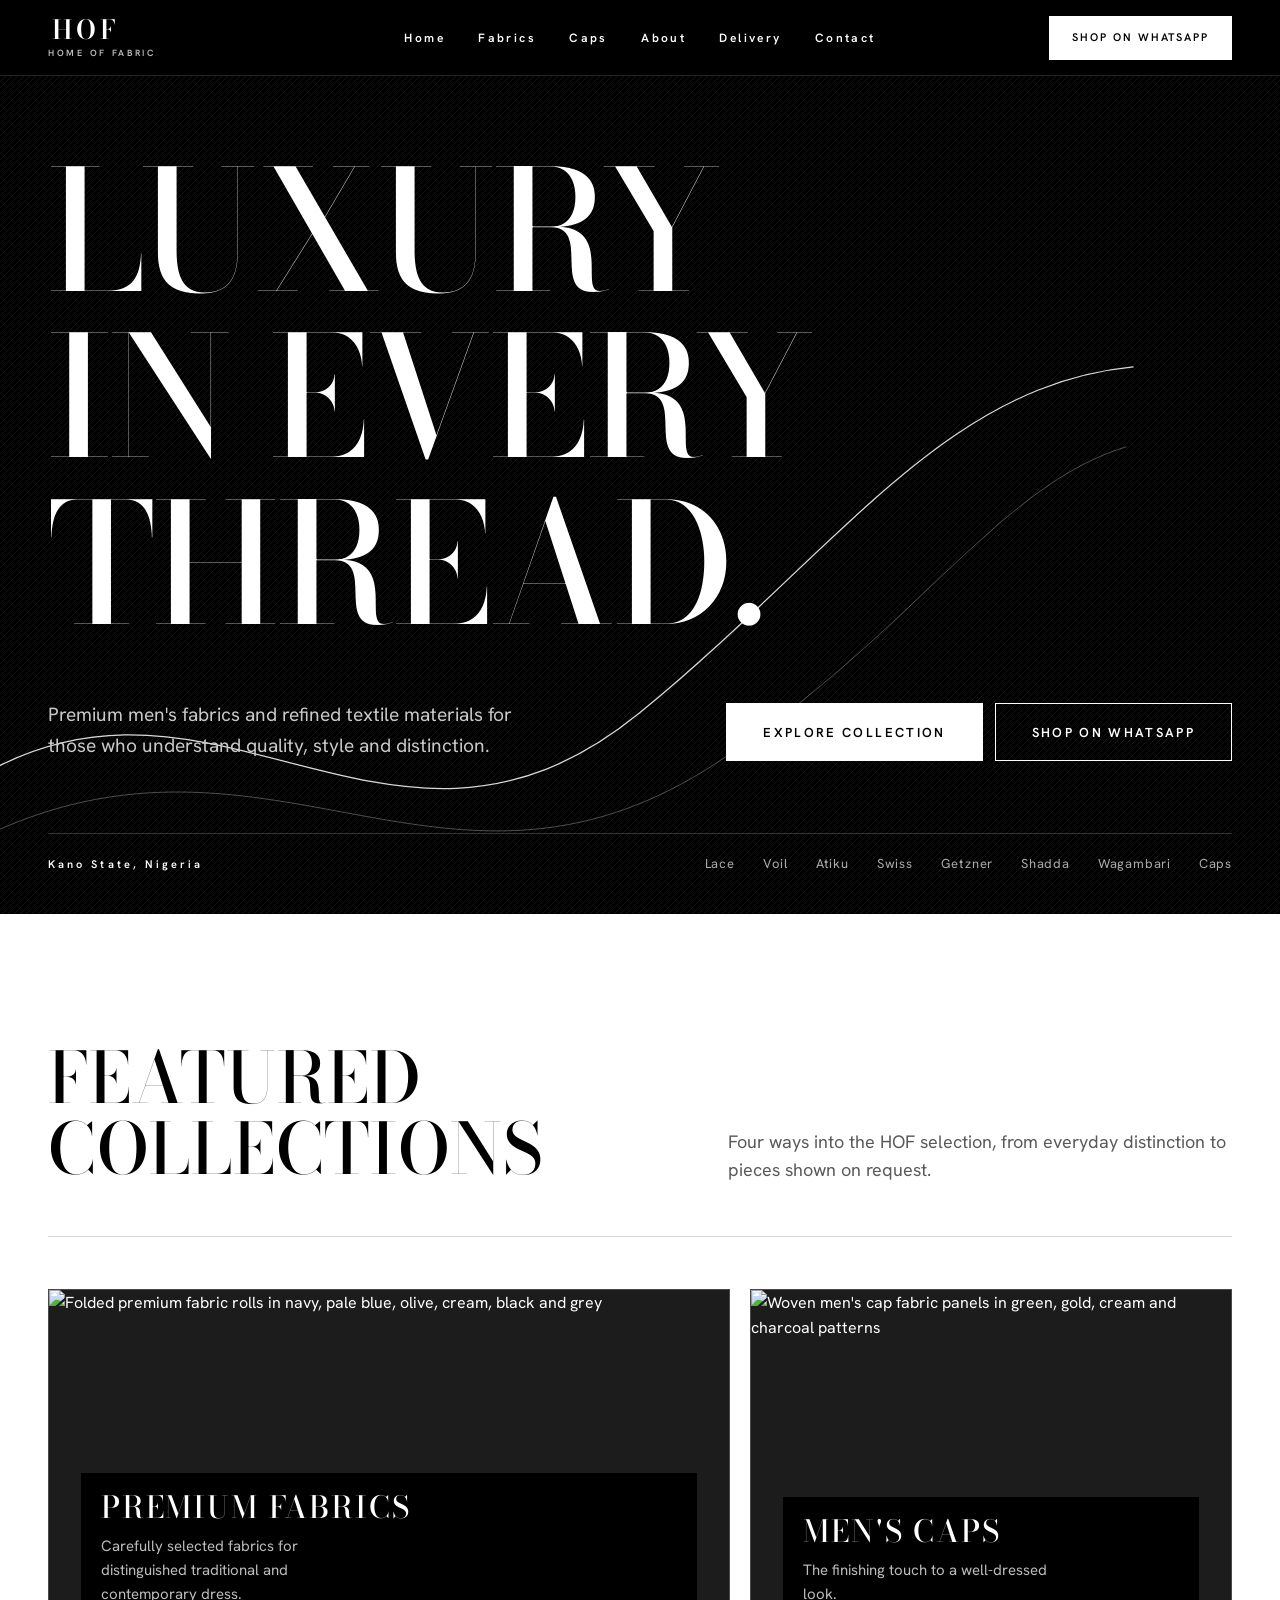
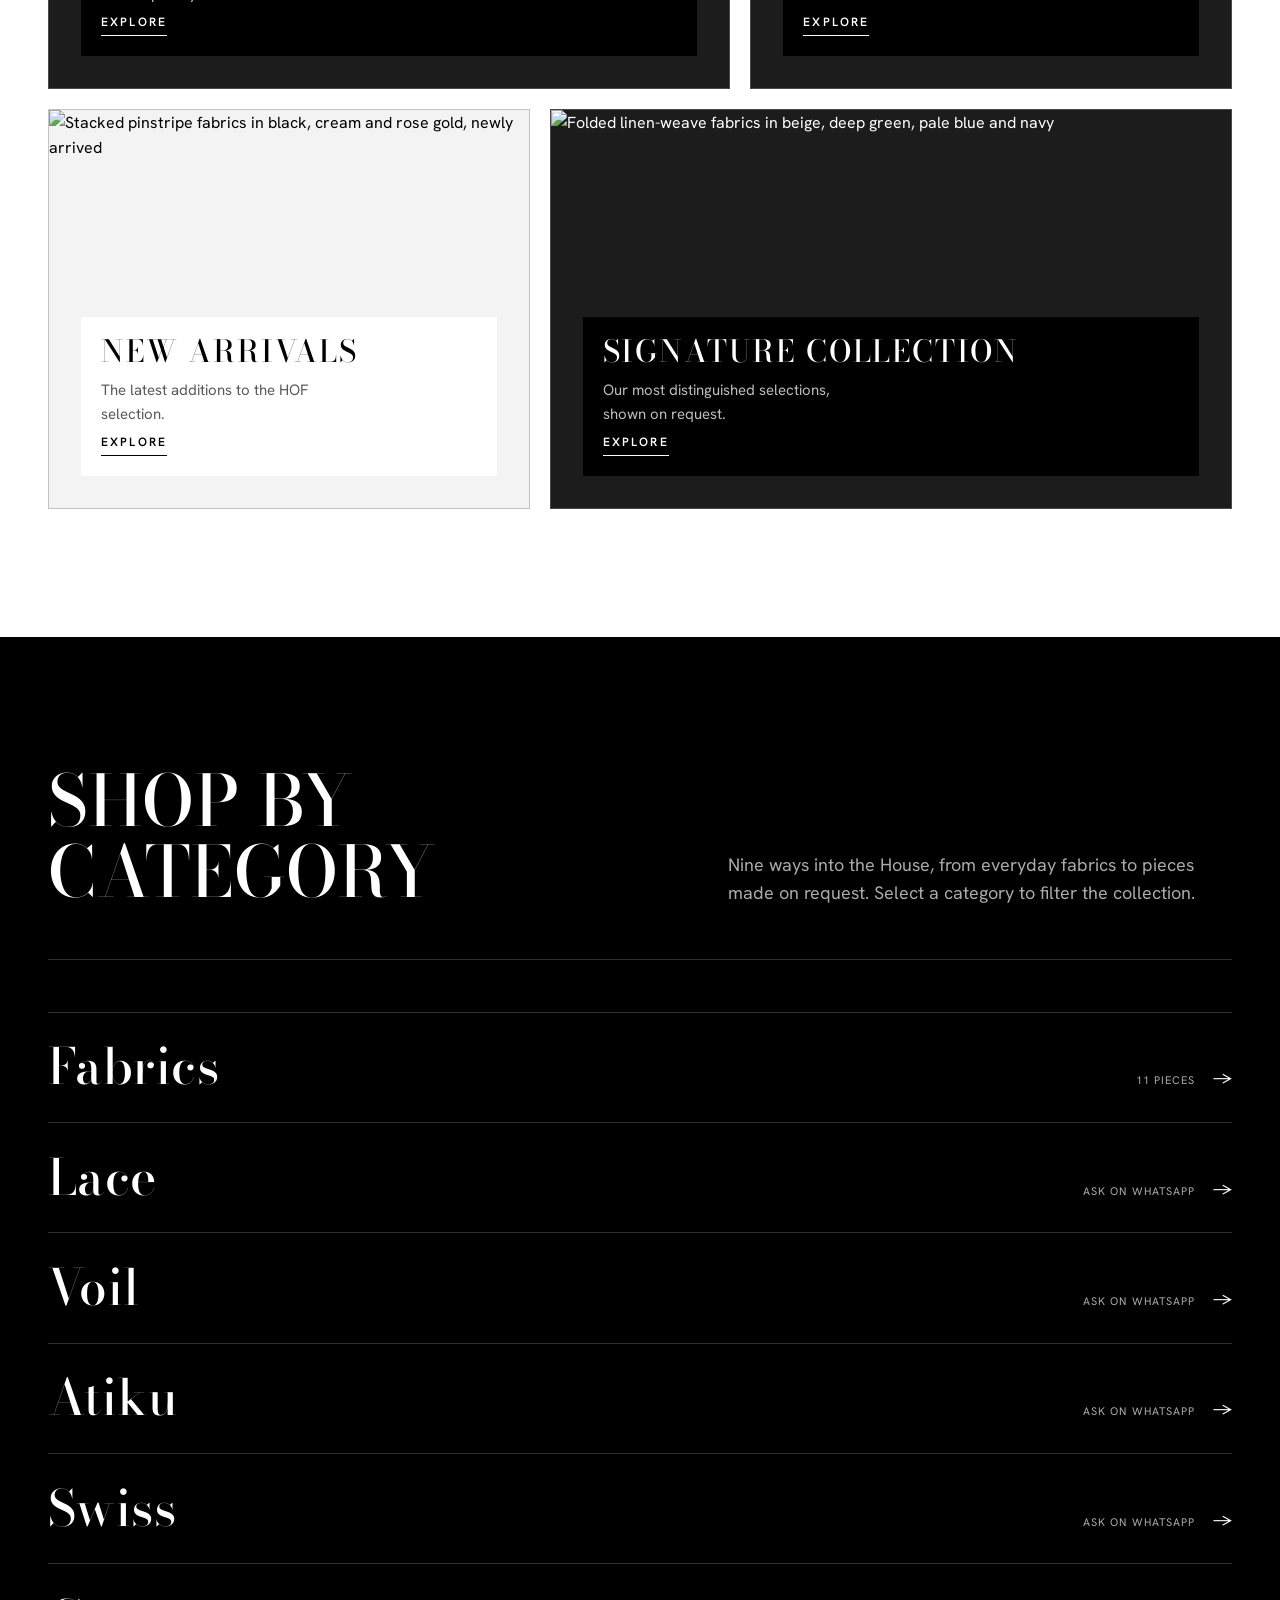
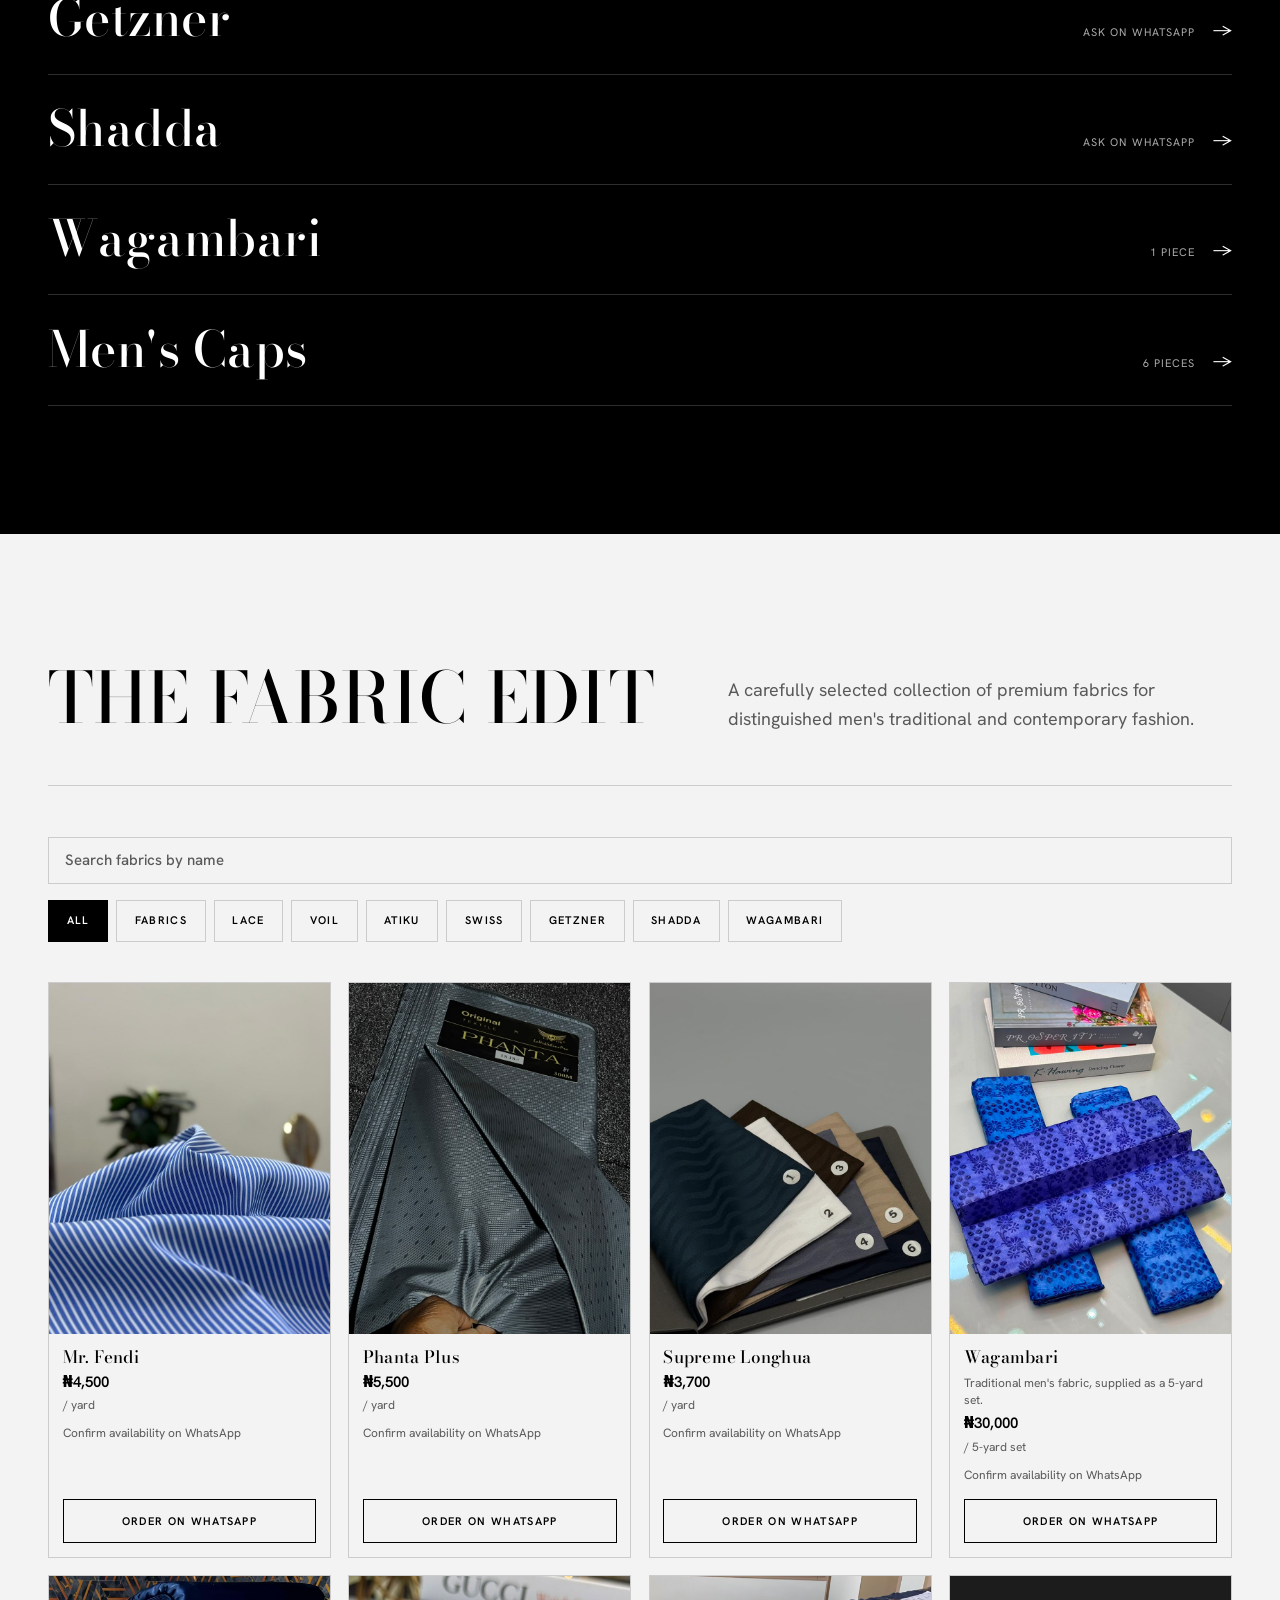
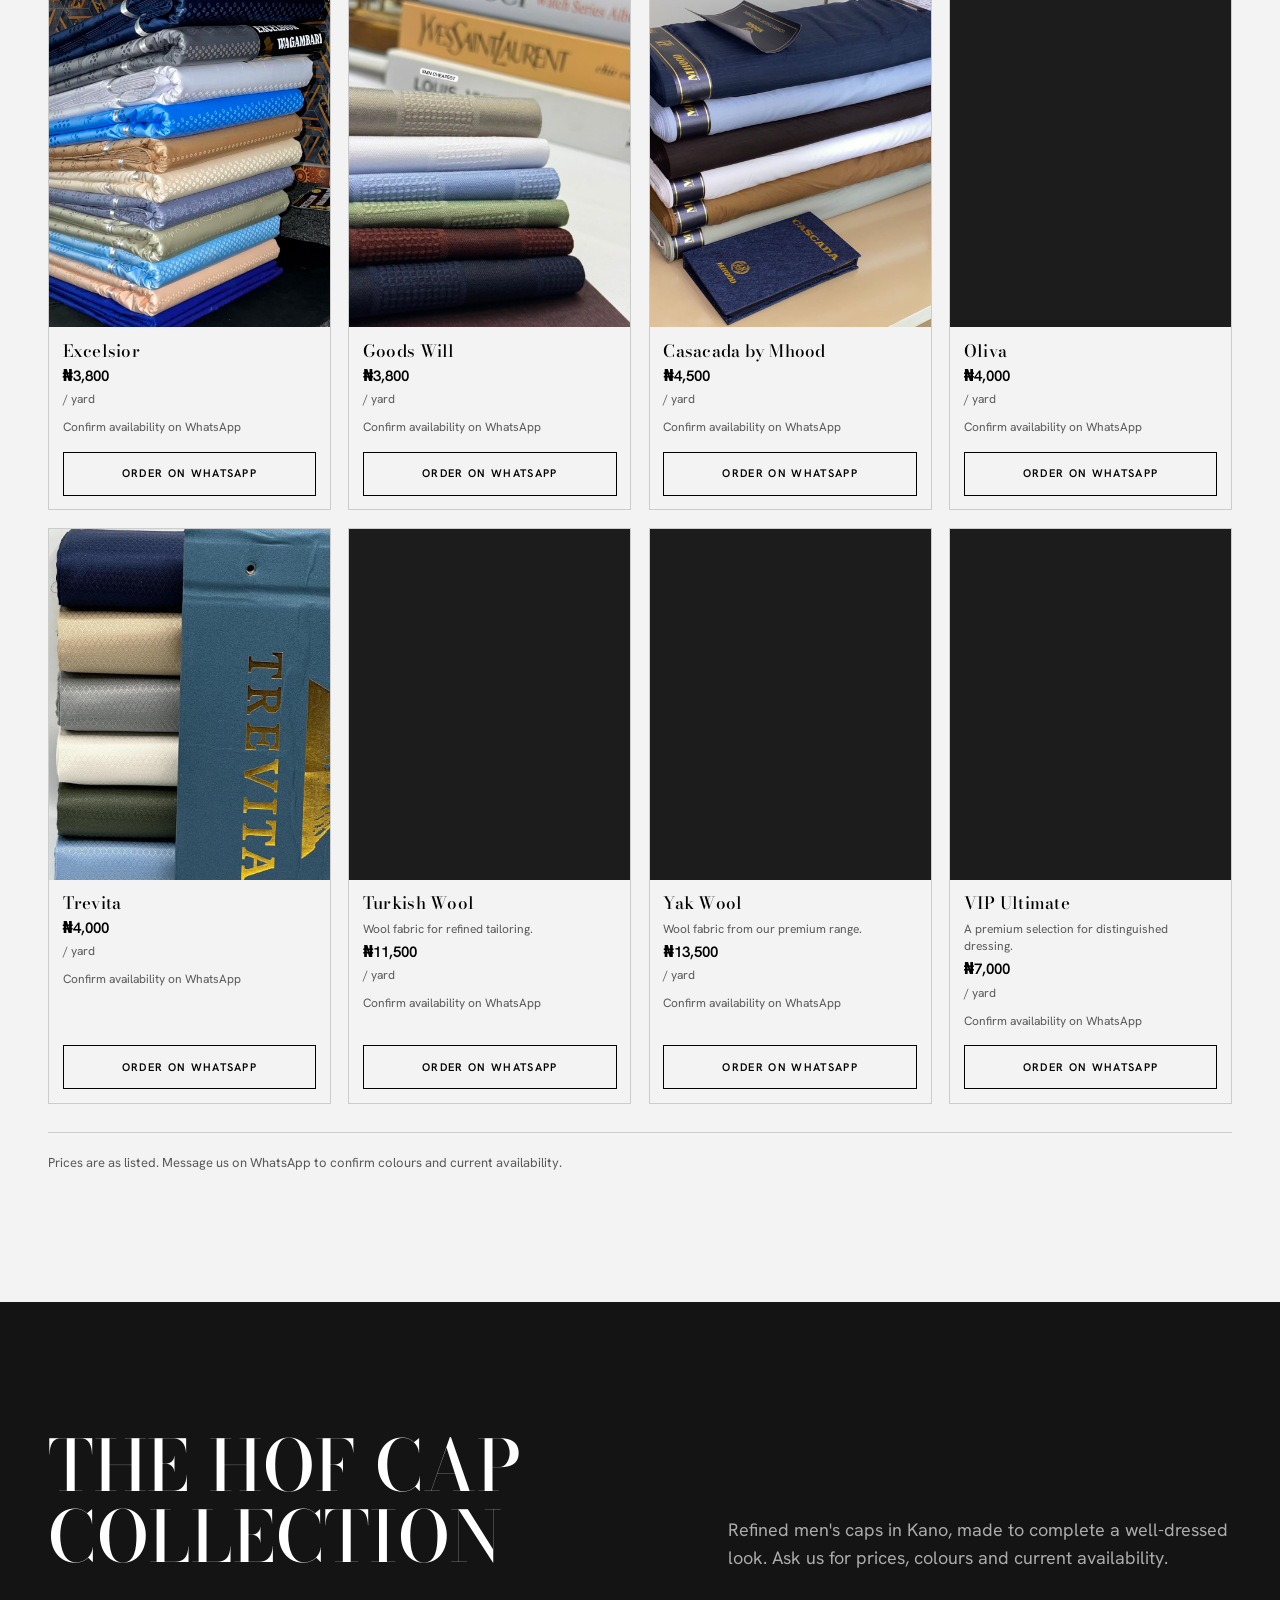
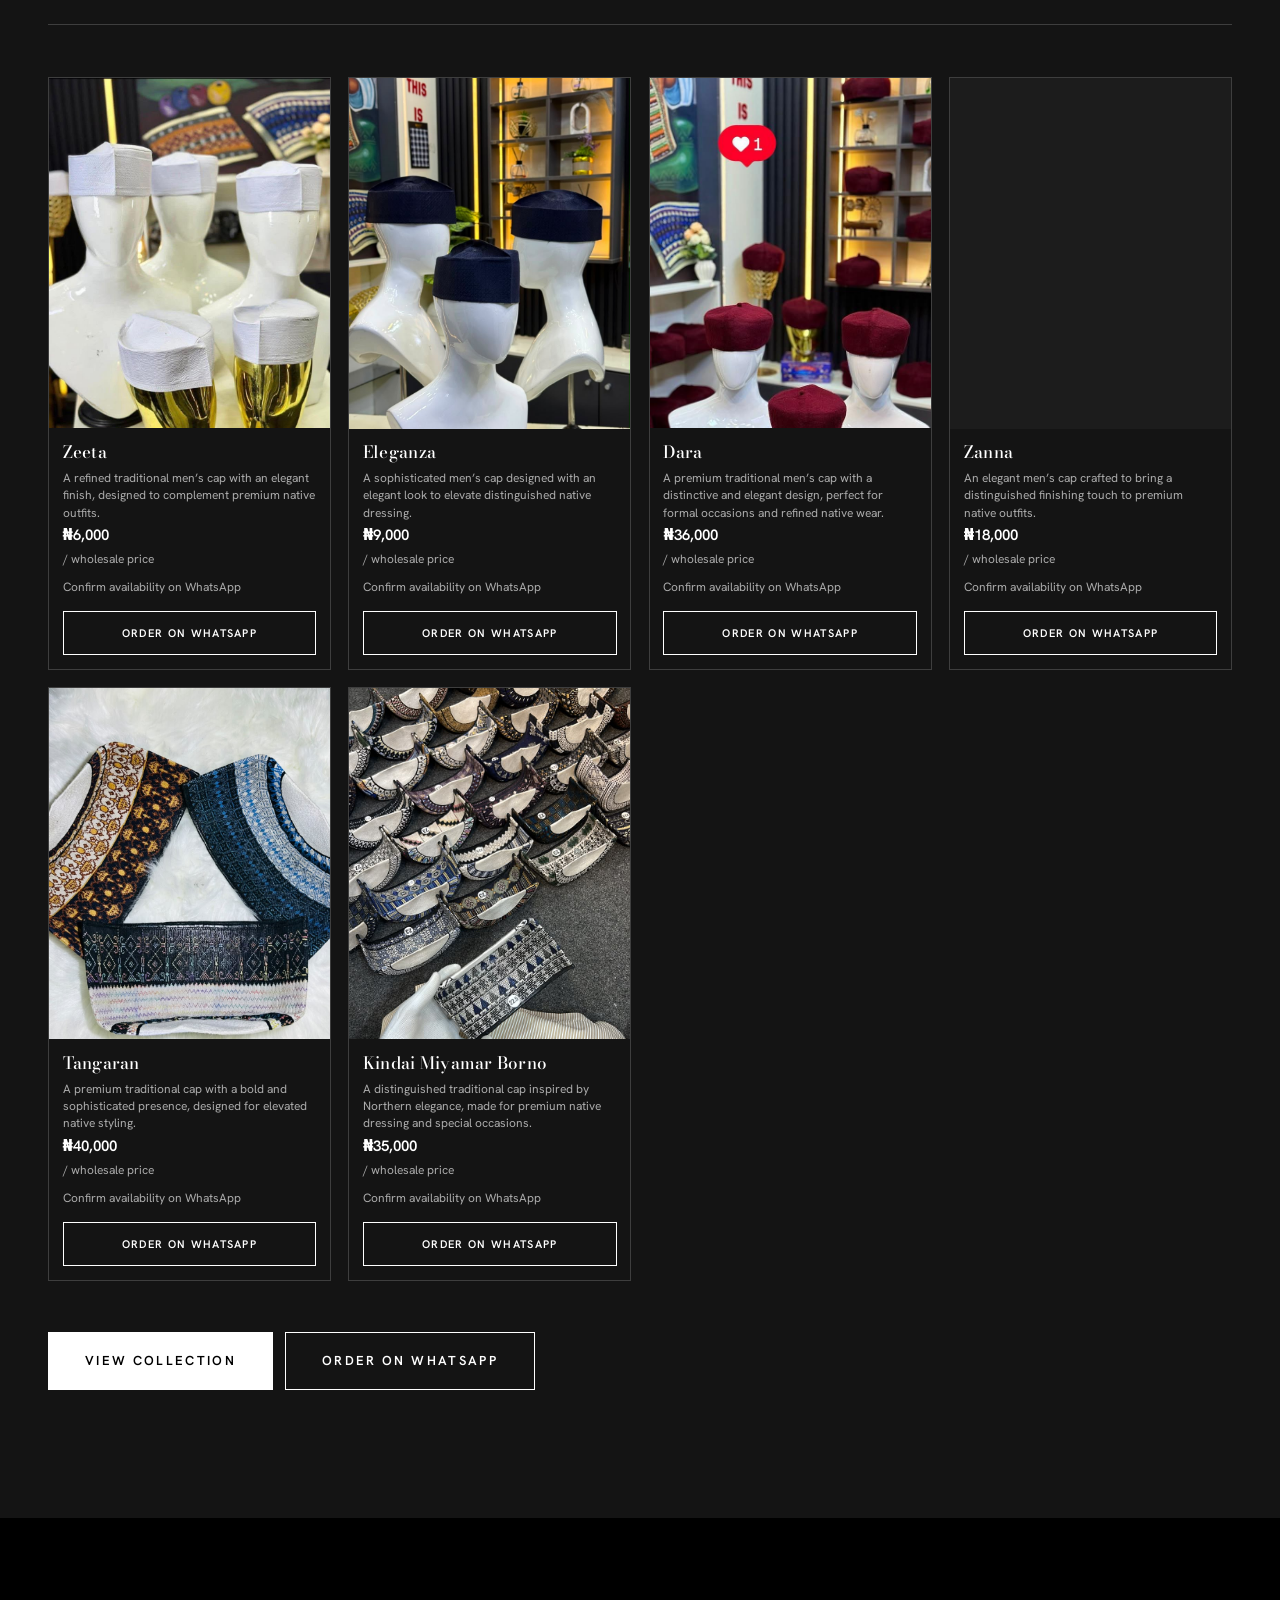
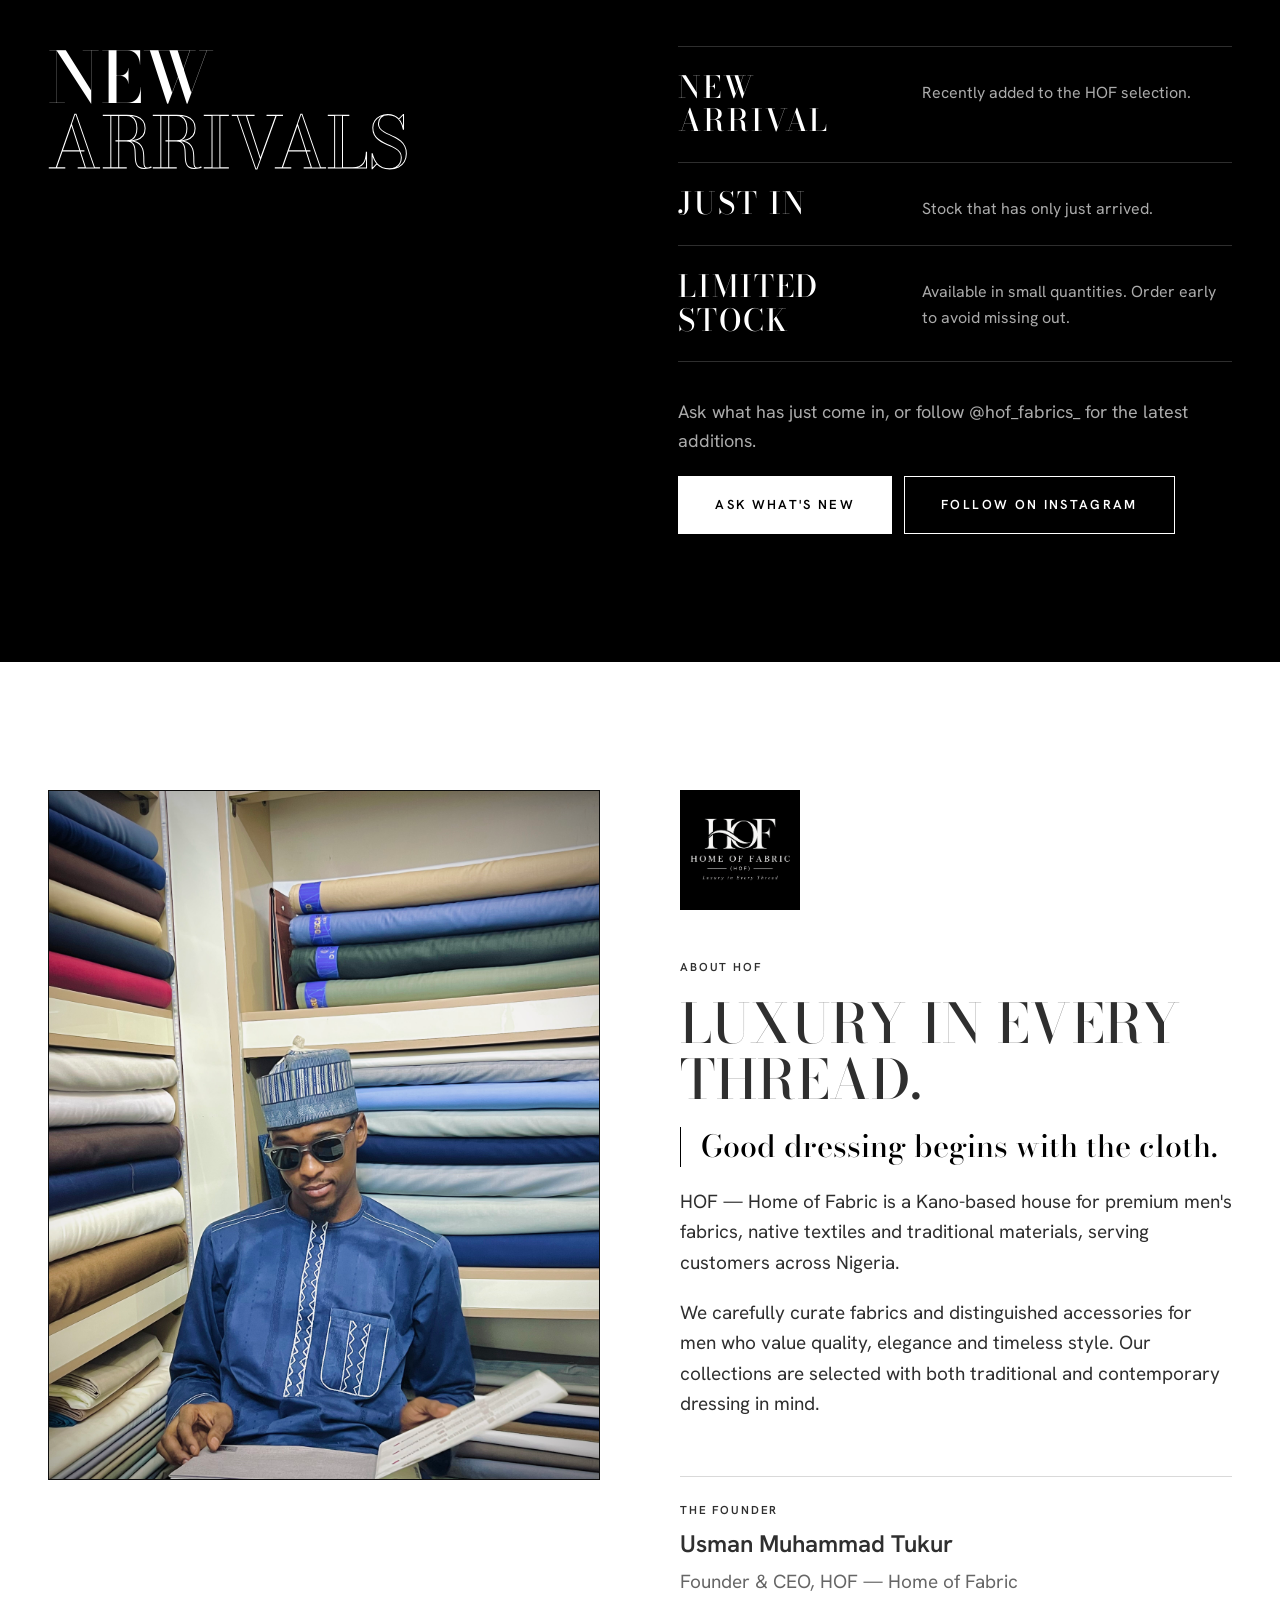
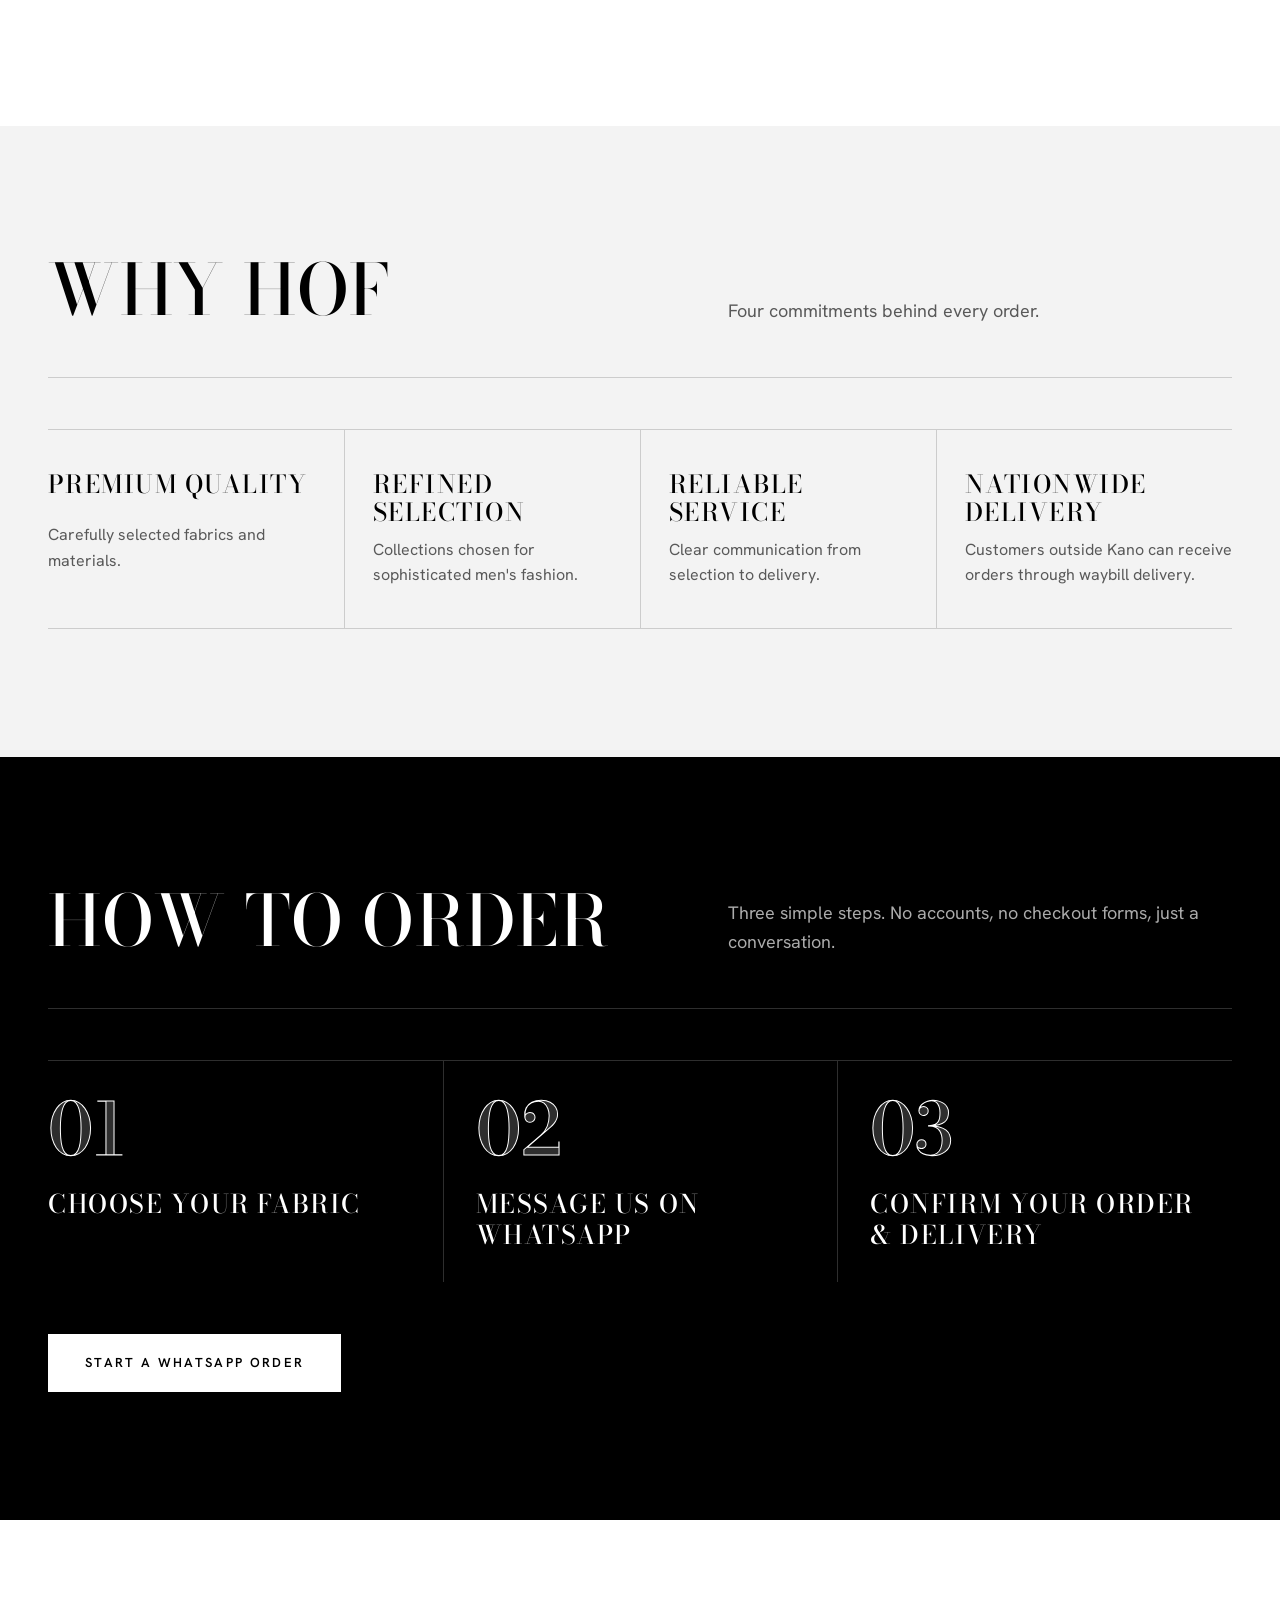
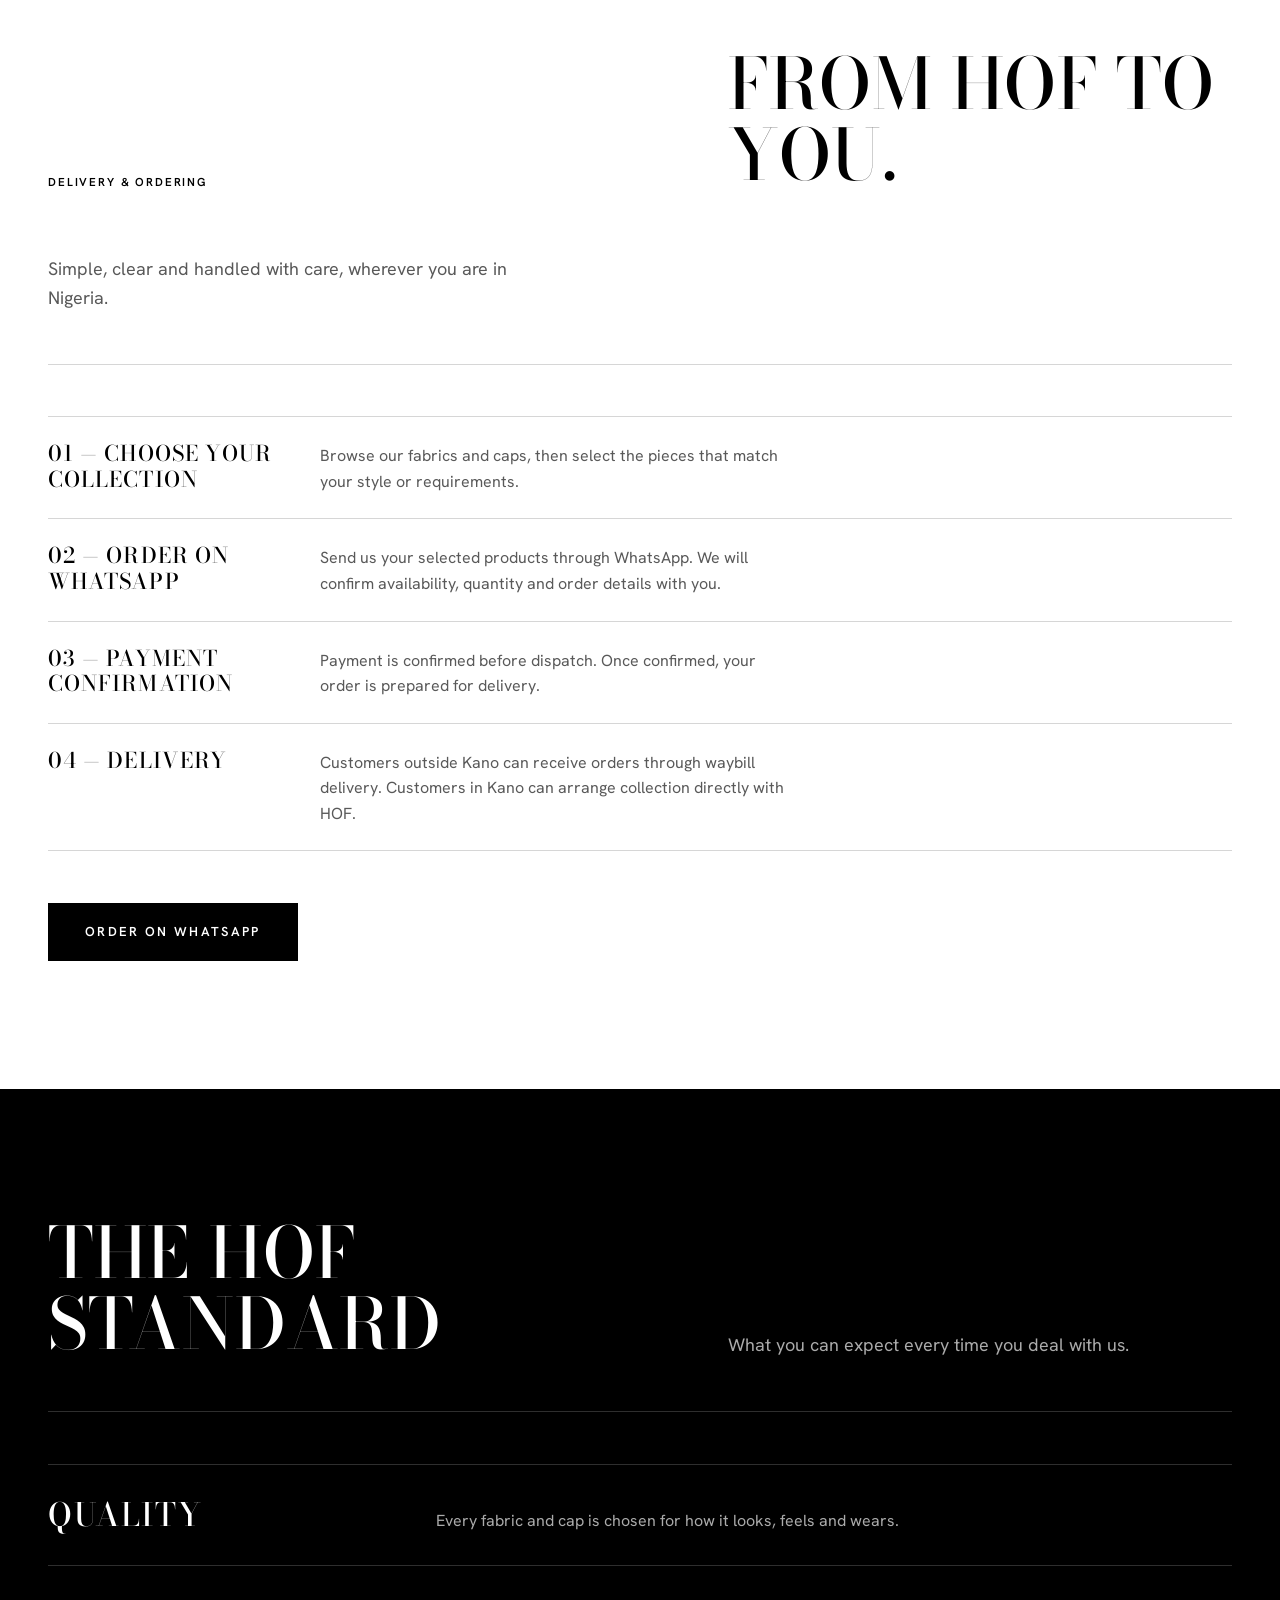
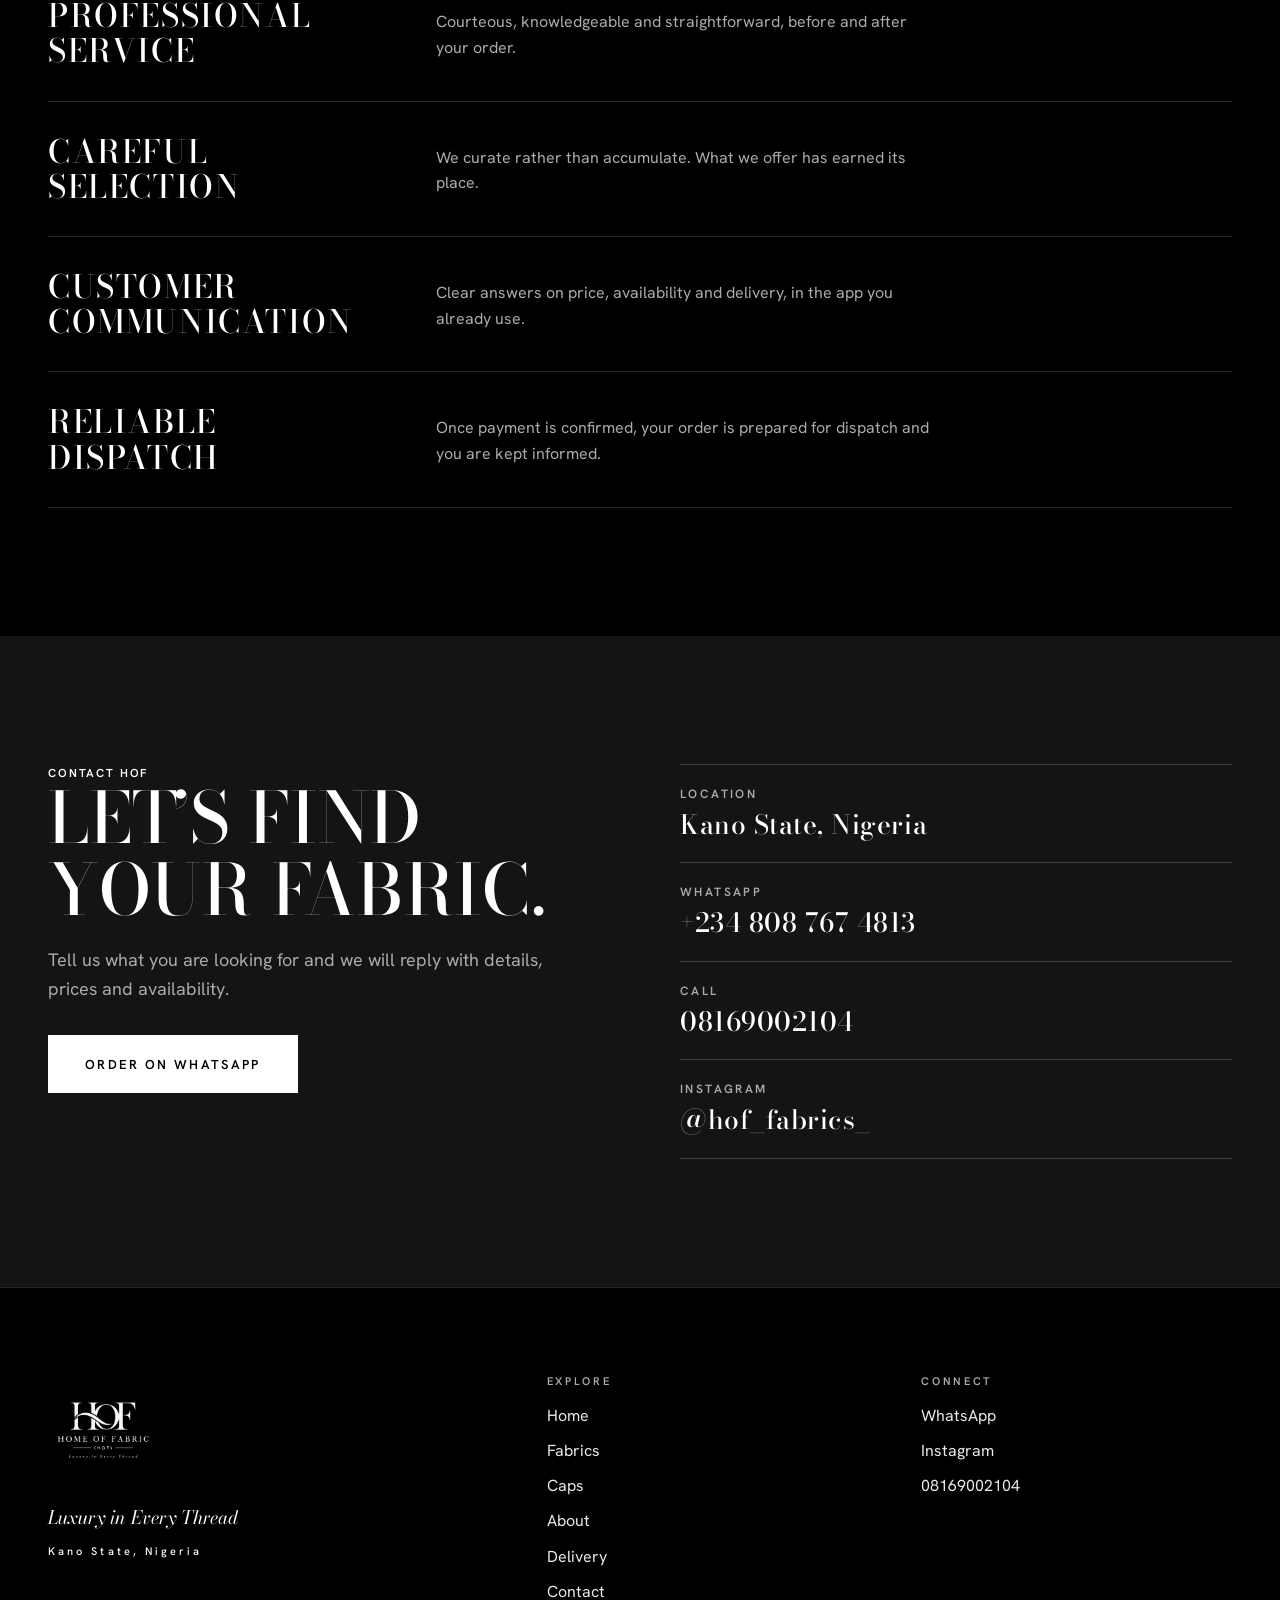
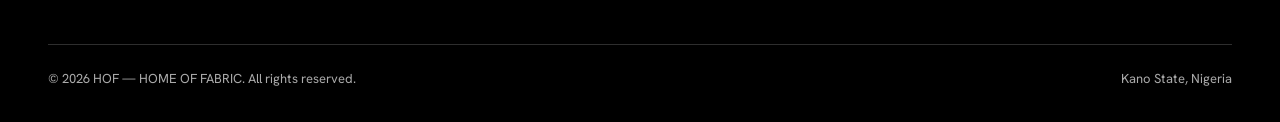
==== commit a49c232f: "Update index.html" ====
--- a/index.html
+++ b/index.html
@@ -549,4 +549,51 @@
 
   </div>
 </footer>
+
+<!-- ================= PRODUCT DETAIL MODAL ================= -->
+<div
+  class="modal-backdrop"
+  id="modalBackdrop"
+  aria-hidden="true">
+
+  <div
+    class="modal"
+    role="dialog"
+    aria-modal="true"
+    aria-labelledby="modalTitle">
+
+    <div class="modal-media">
+      <div id="modalSwatch" class="modal-swatch"></div>
+    </div>
+
+    <div class="modal-content">
+
+      <p class="eyebrow">HOF — HOME OF FABRIC</p>
+
+      <h2 class="display" id="modalTitle"></h2>
+
+      <div id="modalPrice" class="modal-price"></div>
+
+      <p id="modalDesc" class="modal-desc"></p>
+
+      <p id="modalAvail" class="modal-avail"></p>
+
+      <div class="modal-actions">
+        <a
+          id="modalOrder"
+          class="btn btn--lg"
+          href="#"
+          target="_blank"
+          rel="noopener noreferrer">
+          Order on WhatsApp
+        </a>
+      </div>
+
+    </div>
+
+  </div>
+</div>
+
 <script src="./script.js" defer></script>
+</body>
+</html>
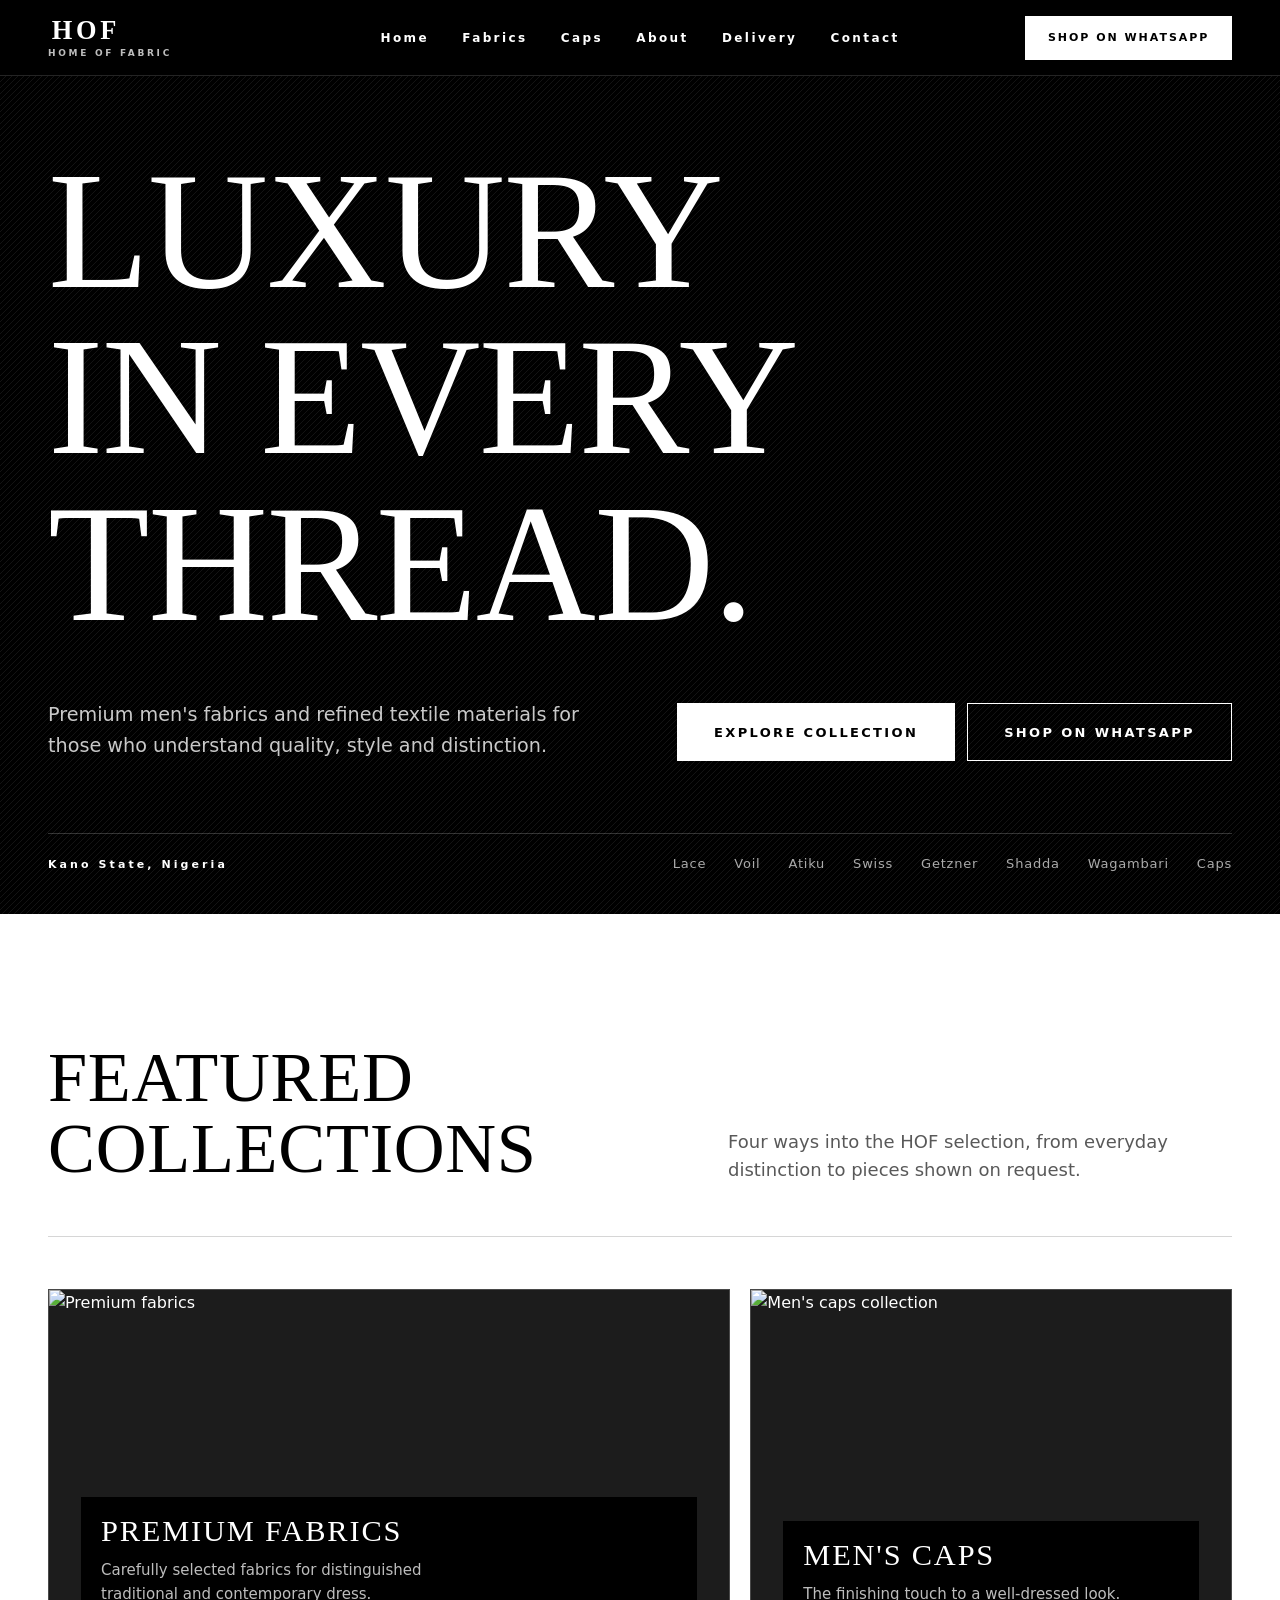
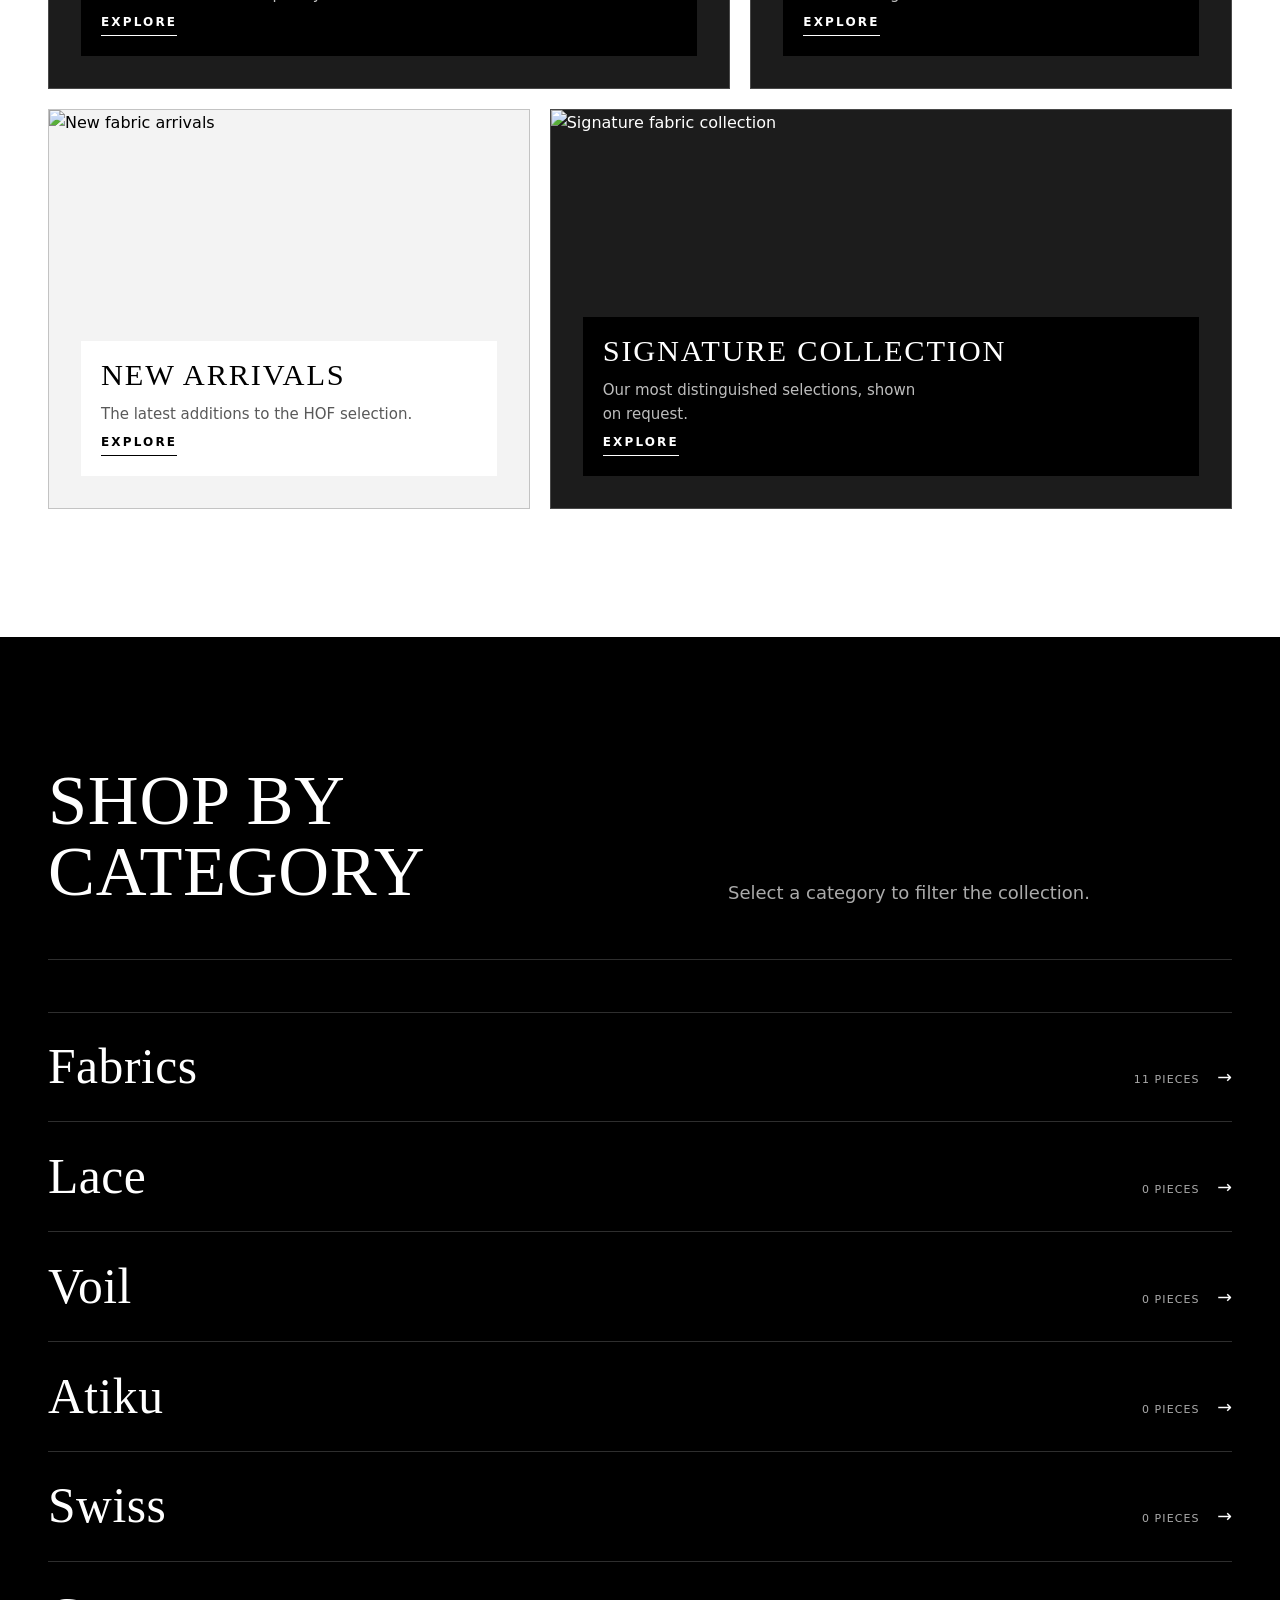
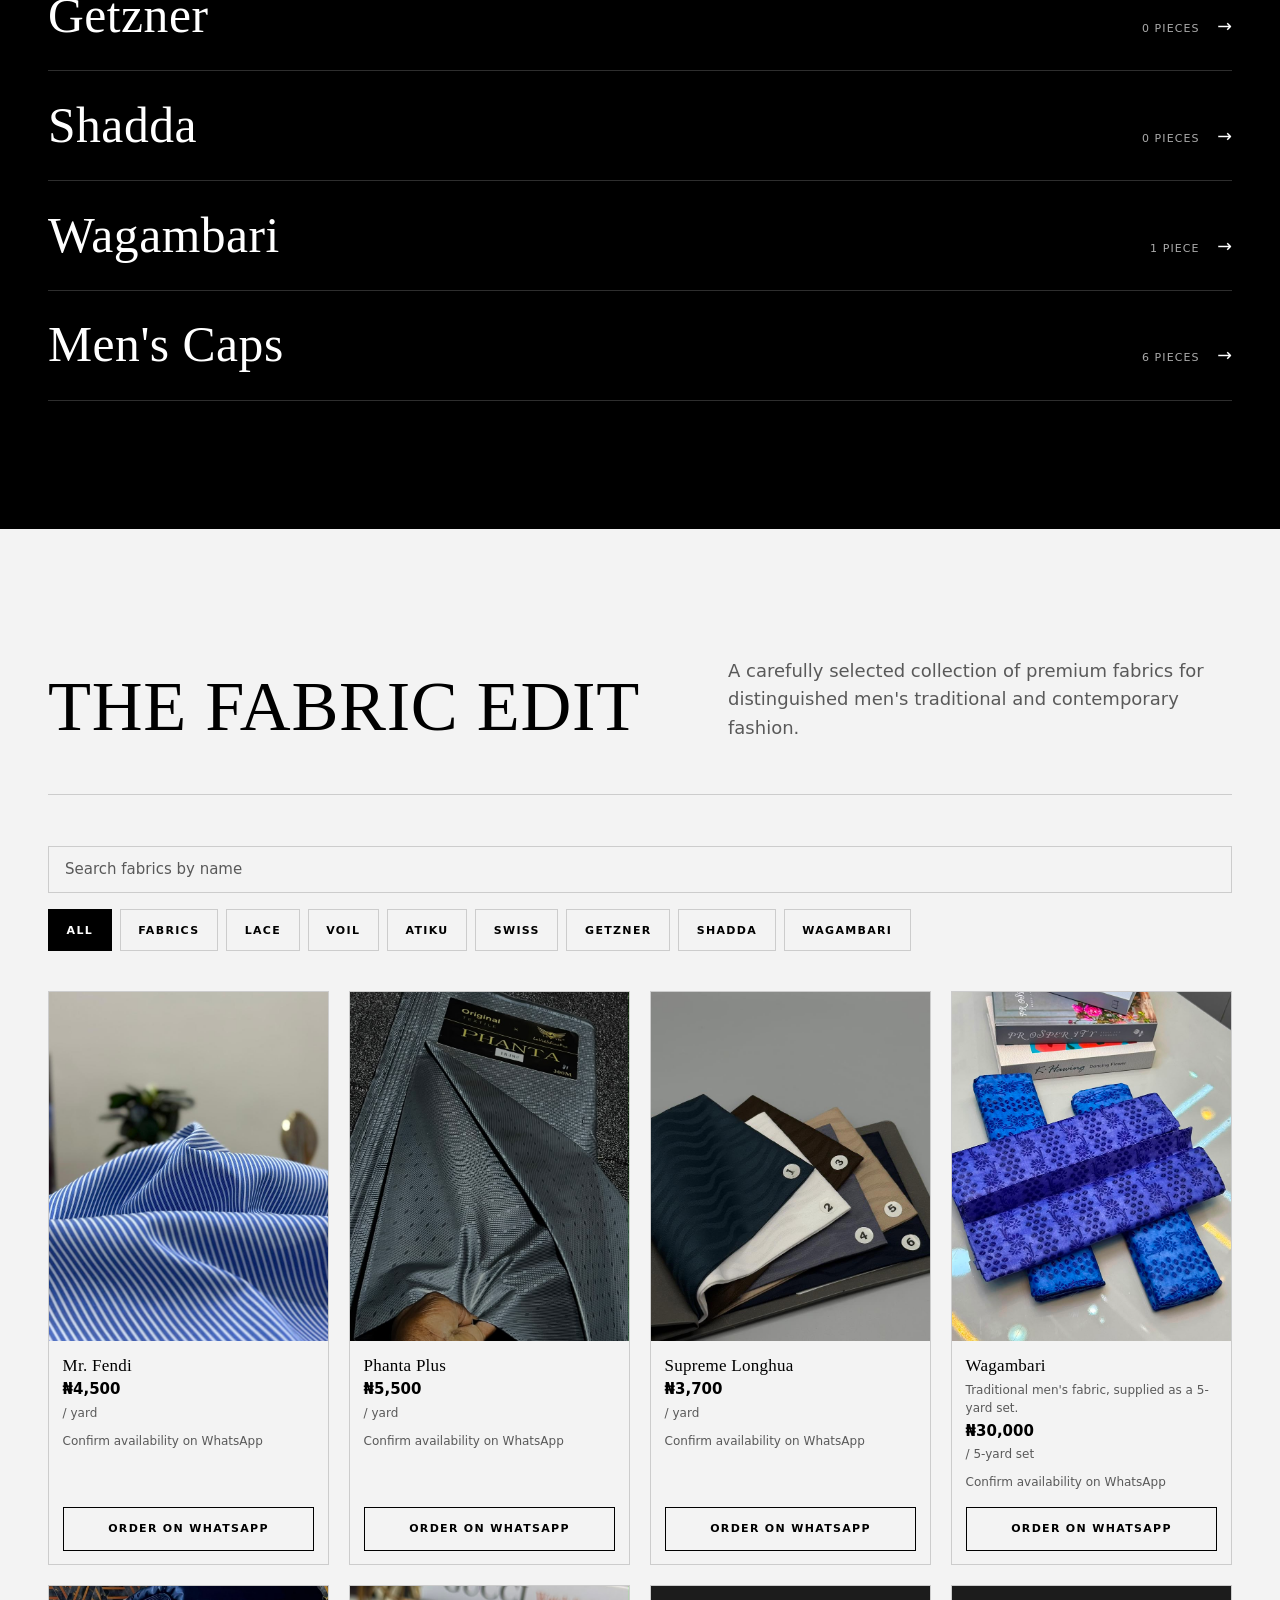
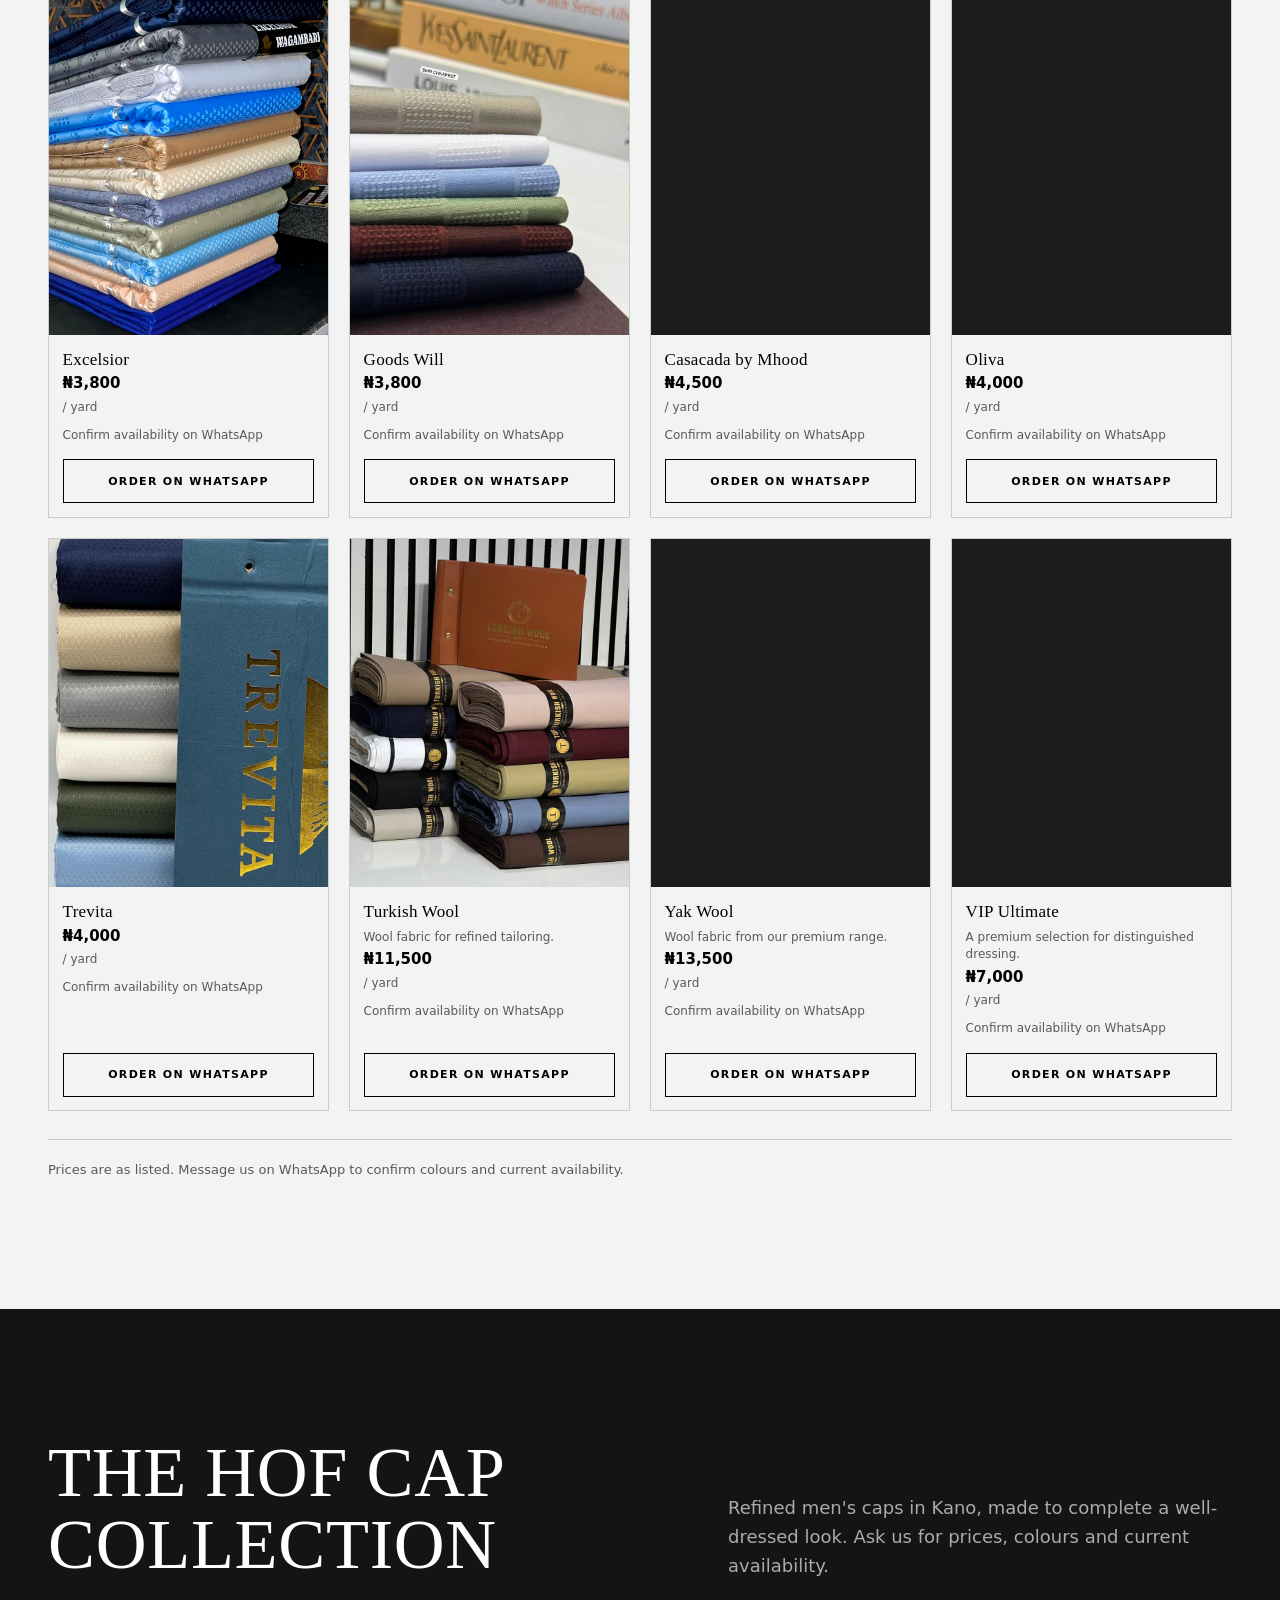
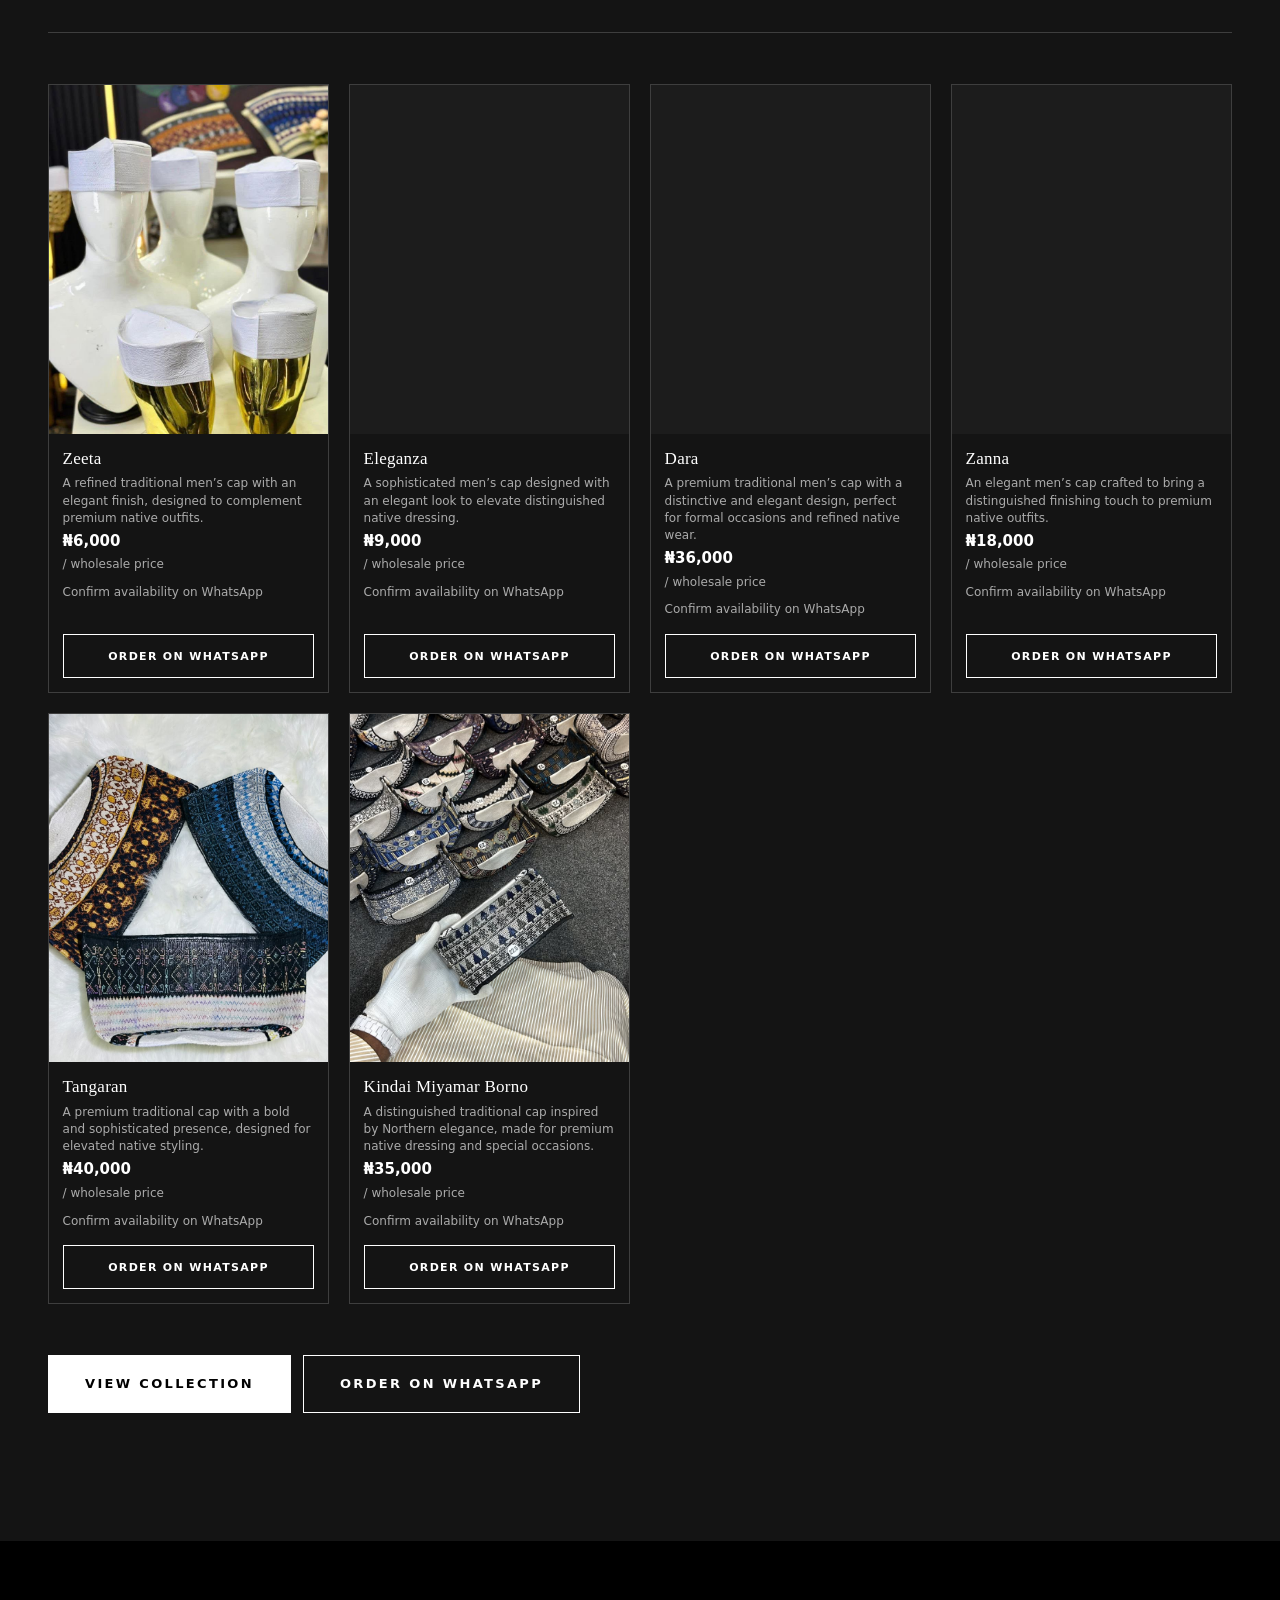
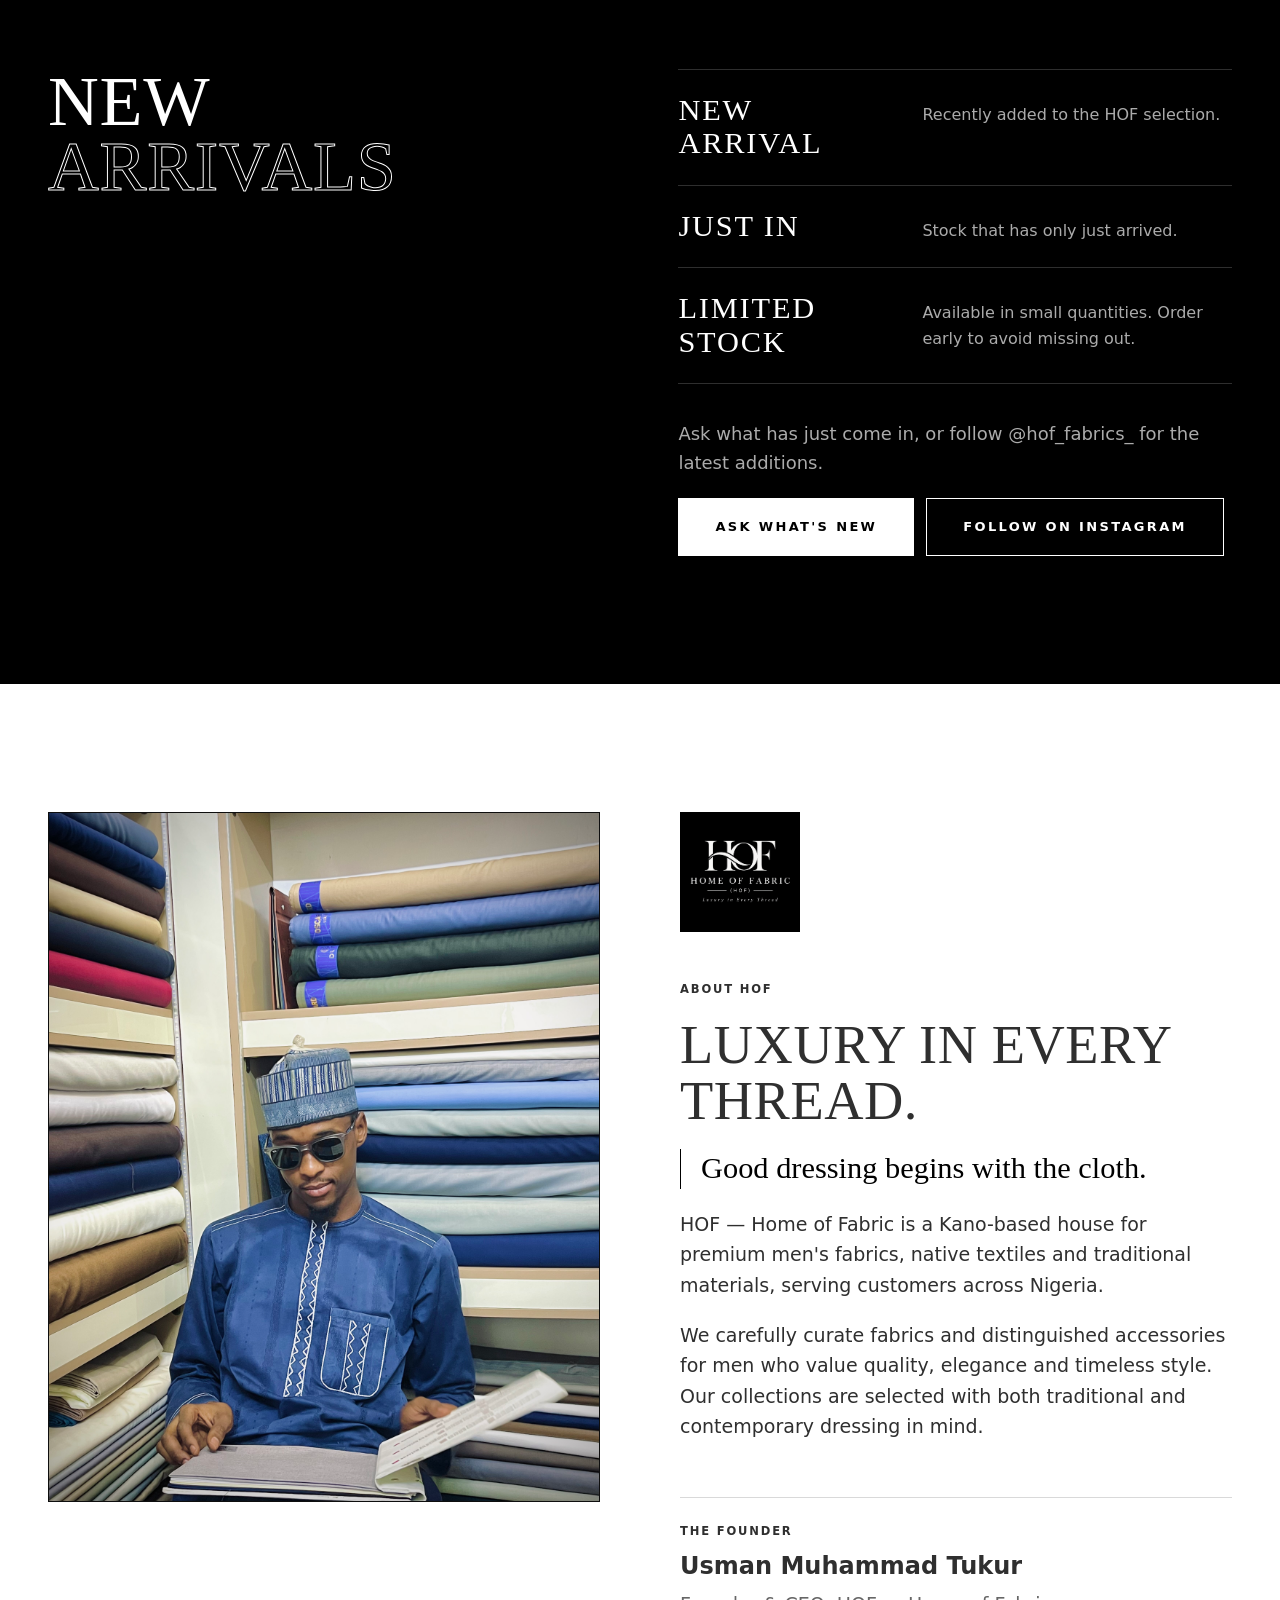
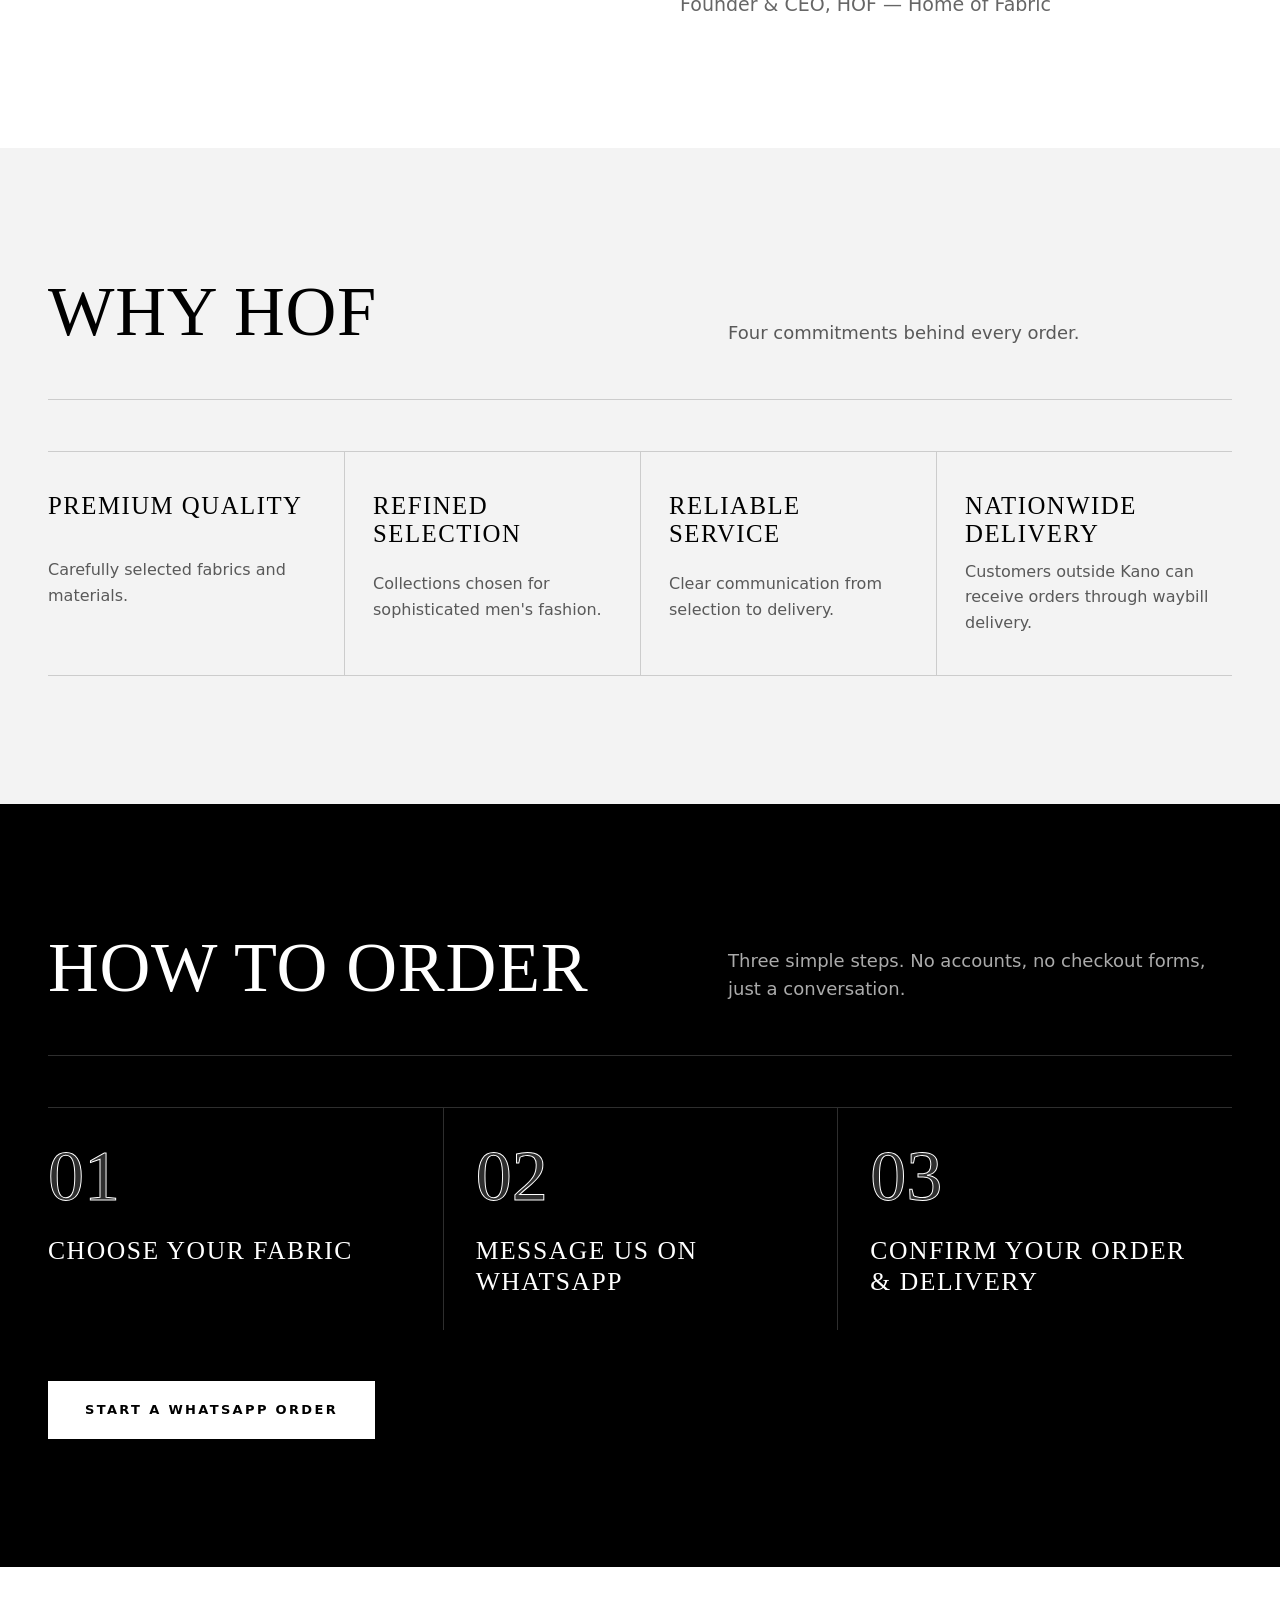
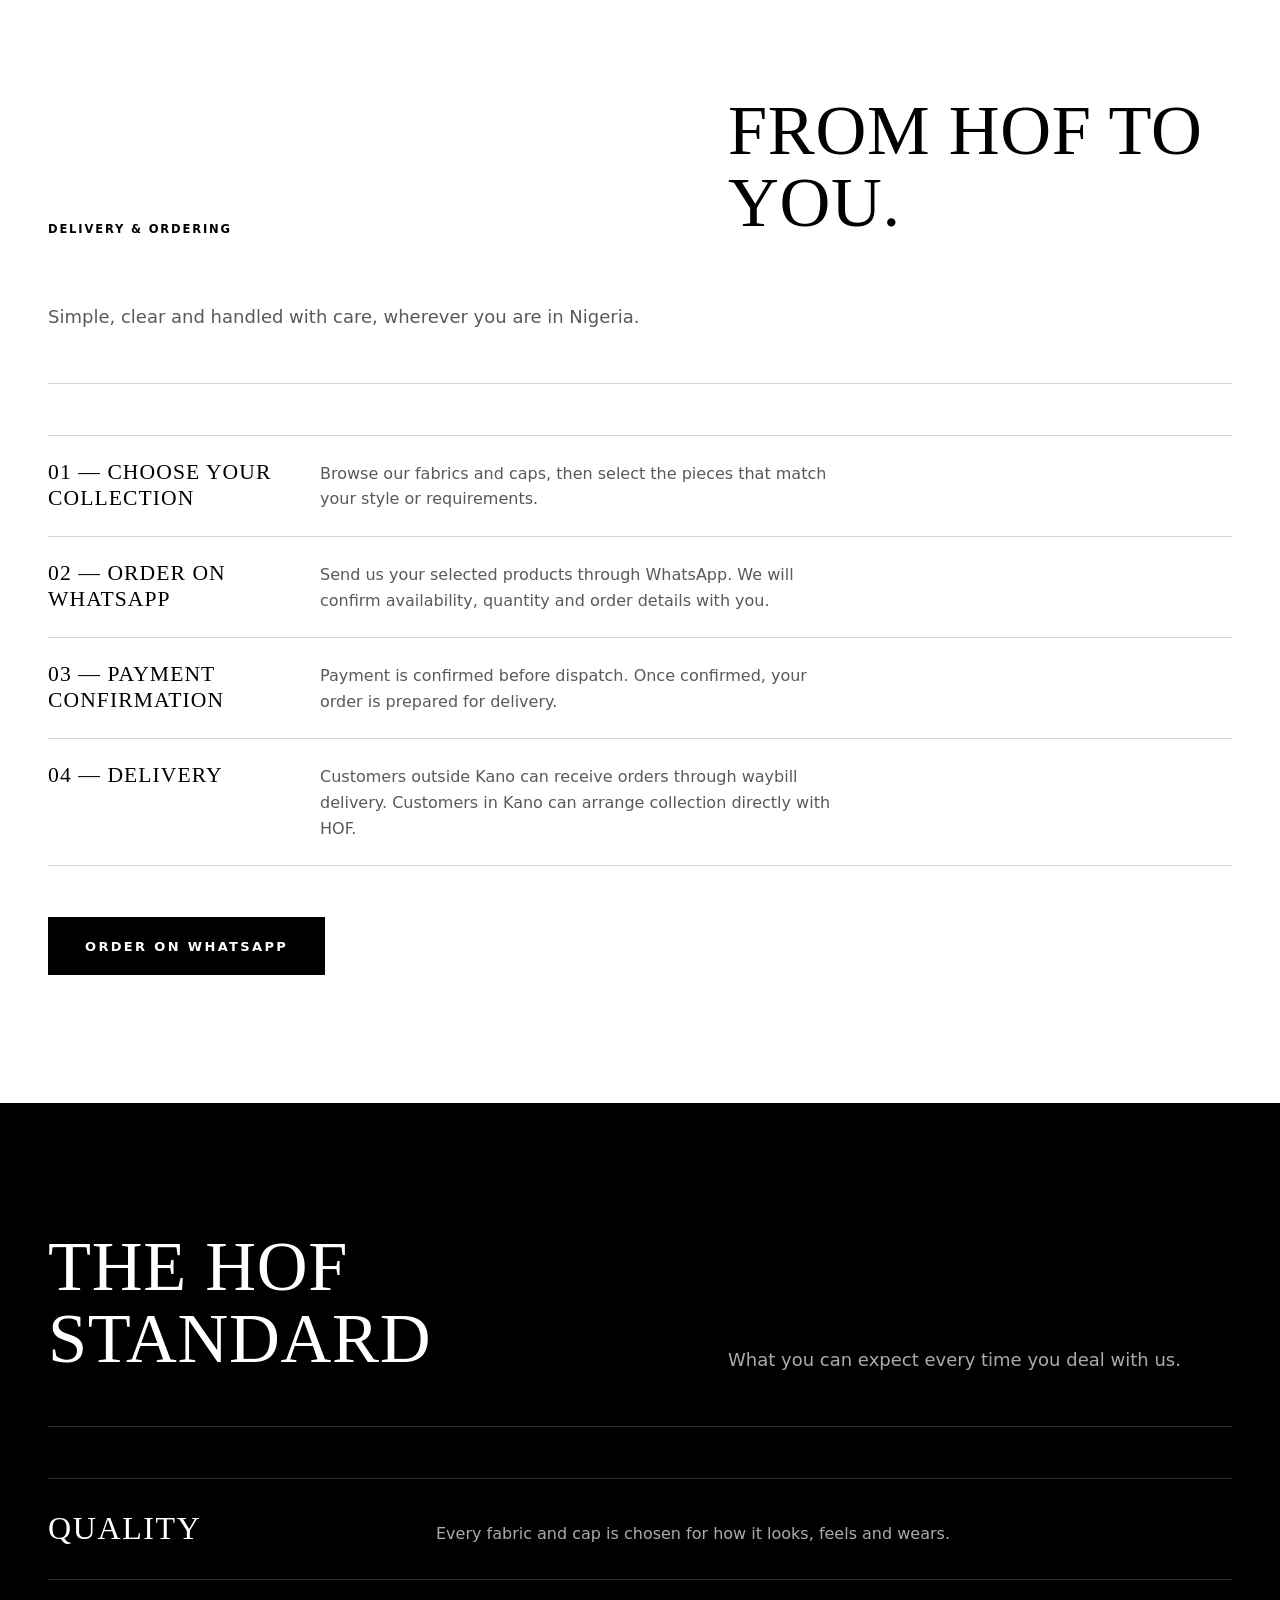
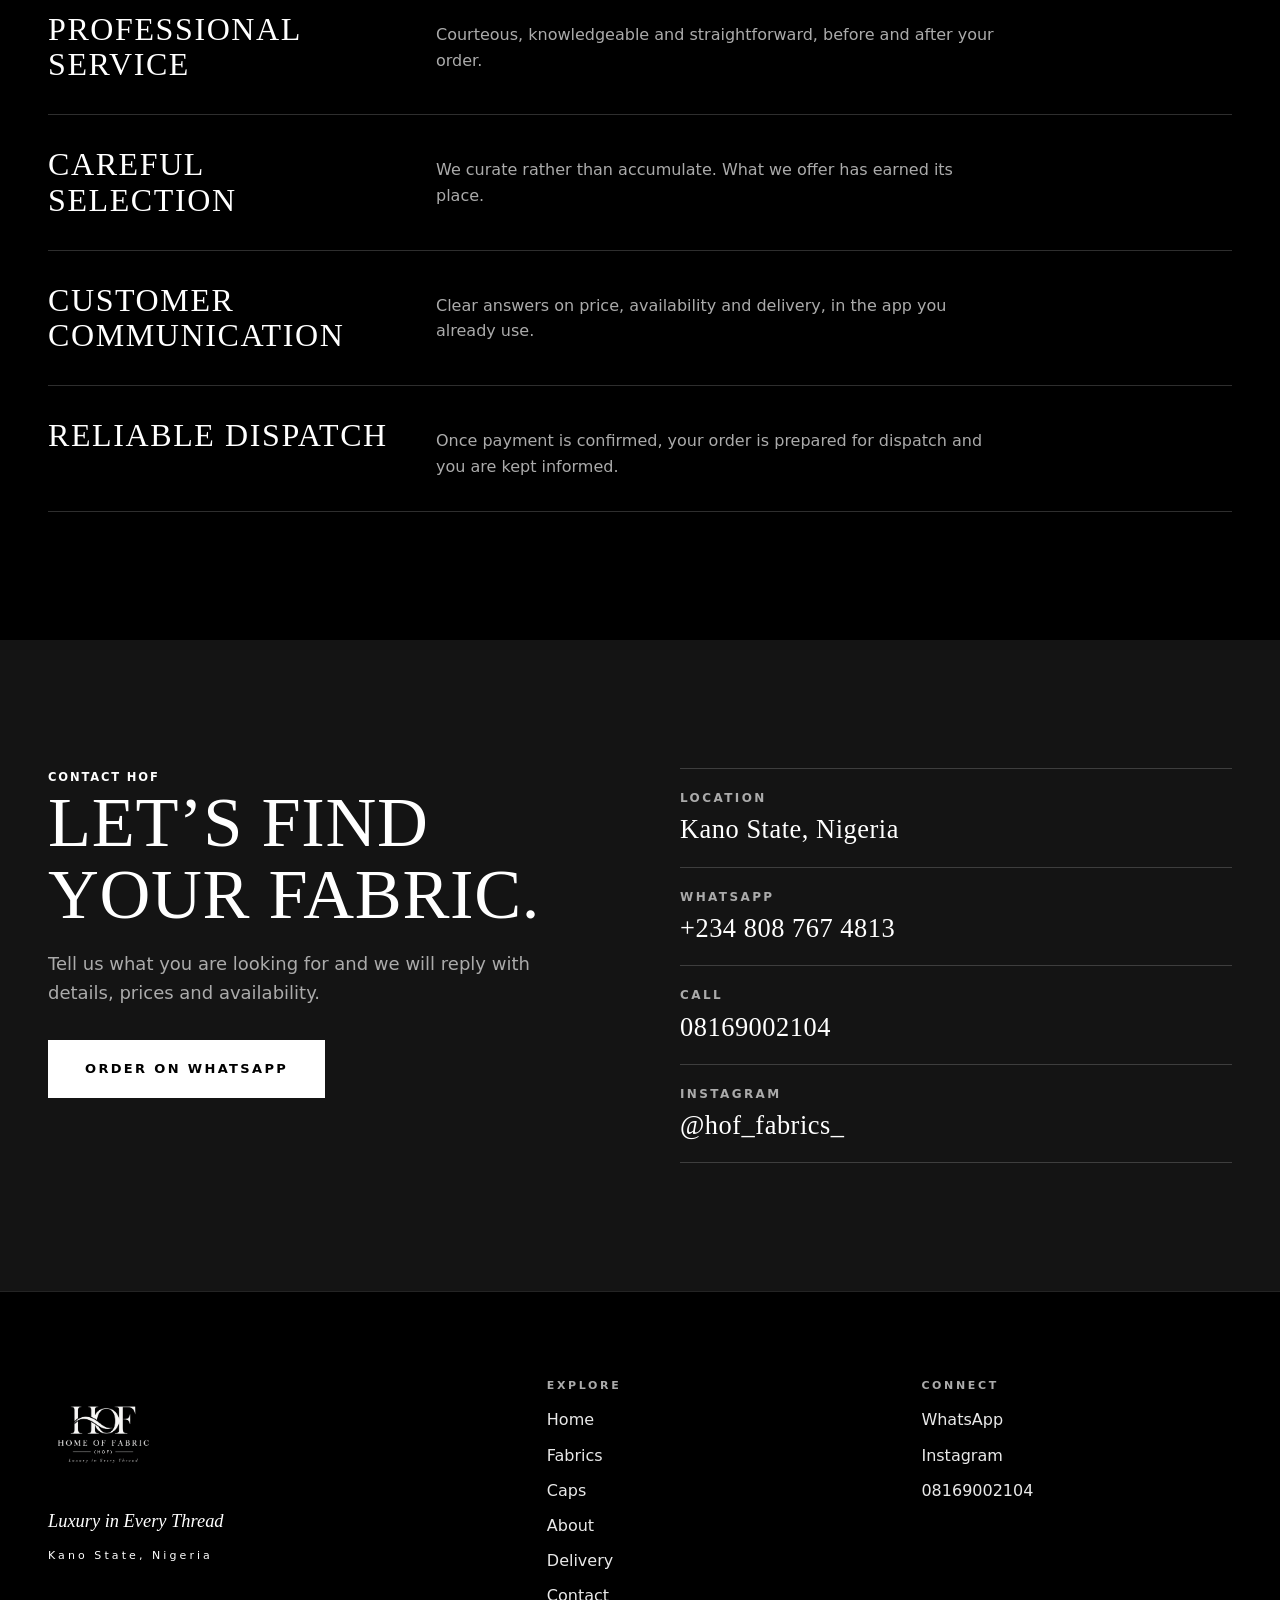
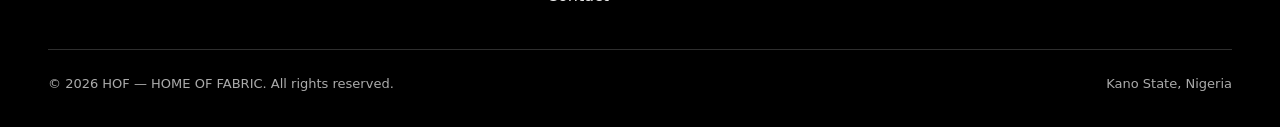
==== commit 2f43fa80: "Update index.html" ====
--- a/index.html
+++ b/index.html
@@ -3,7 +3,9 @@
 <head>
 <meta charset="utf-8">
 <meta name="viewport" content="width=device-width, initial-scale=1, viewport-fit=cover">
+
 <title>HOF | Home of Fabric — Luxury in Every Thread</title>
+
 <meta name="description" content="HOF — Home of Fabric: premium men's fabrics, native textiles, traditional materials and men's caps in Kano, Nigeria. Browse the collection and order directly on WhatsApp.">
 <meta name="keywords" content="premium men's fabrics, men's fabrics Nigeria, Kano textile shop, premium native fabrics, men's traditional fabrics, men's caps Kano, Home of Fabric, HOF fabrics">
 <meta name="robots" content="index, follow">
@@ -11,29 +13,37 @@
 <meta name="geo.region" content="NG-KN">
 <meta name="geo.placename" content="Kano, Nigeria">
 <meta name="theme-color" content="#000000">
+
 <meta property="og:site_name" content="HOF — Home of Fabric">
 <meta property="og:title" content="HOF — Home of Fabric | Luxury in Every Thread">
 <meta property="og:description" content="Premium men's fabrics, native textiles and traditional men's materials from Kano, Nigeria. Browse the collection and order directly on WhatsApp.">
 <meta property="og:type" content="website">
 <meta property="og:locale" content="en_NG">
-<meta property="og:url" content="https://hoffabric.com/">
-<meta property="og:image" content="https://hoffabric.com/images/og-image.jpg">
-<meta property="og:image:width" content="1200">
-<meta property="og:image:height" content="630">
+<meta property="og:url" content="https://homeoffabric.netlify.app/">
+<meta property="og:image" content="https://homeoffabric.netlify.app/images/og-image.jpg">
 <meta property="og:image:alt" content="HOF — Home of Fabric. Luxury in Every Thread.">
+
 <meta name="twitter:card" content="summary_large_image">
 <meta name="twitter:title" content="HOF — Home of Fabric | Premium Men's Fabrics in Kano, Nigeria">
 <meta name="twitter:description" content="Premium men's fabrics, native textiles and traditional men's materials from Kano, Nigeria.">
-<meta name="twitter:image" content="https://hoffabric.com/images/og-image.jpg">
+<meta name="twitter:image" content="https://homeoffabric.netlify.app/images/og-image.jpg">
+
 <link rel="icon" href="favicon.ico" sizes="48x48">
 <link rel="icon" type="image/svg+xml" href="favicon.svg">
 <link rel="icon" type="image/png" sizes="32x32" href="favicon-32x32.png">
 <link rel="apple-touch-icon" sizes="180x180" href="apple-touch-icon.png">
 <link rel="manifest" href="site.webmanifest">
+
 <link rel="preconnect" href="https://fonts.googleapis.com">
 <link rel="preconnect" href="https://fonts.gstatic.com" crossorigin>
-<link rel="stylesheet" href="https://fonts.googleapis.com/css2?family=Bodoni+Moda:opsz,wght@6..96,400..800&family=Hanken+Grotesk:wght@300..700&display=swap">
-<script>document.documentElement.classList.add('js')</script>
+<link rel="stylesheet" href="https://fonts.googleapis.com/css2?family=Cormorant+Garamond:wght@400;500;600;700&family=Inter:wght@300;400;500;600;700&display=swap">
+
+<script>
+document.documentElement.classList.add('js');
+</script>
+
+<link rel="stylesheet" href="style.css">
+
 <script type="application/ld+json">
 {
   "@context": "https://schema.org",
@@ -49,34 +59,24 @@
     "addressCountry": "NG"
   },
   "areaServed": "Nigeria",
-  "sameAs": ["https://www.instagram.com/hof_fabrics_/"],
+  "sameAs": [
+    "https://www.instagram.com/hof_fabrics_/"
+  ],
   "priceRange": "₦₦"
 }
 </script>
-<link rel="stylesheet" href="style.css">
 </head>
+
 <body>
+
 <a class="skip" href="#main">Skip to content</a>
 
-<!-- Fabric weave patterns, reused across the page -->
-<svg width="0" height="0" style="position:absolute" aria-hidden="true" focusable="false">
-  <defs>
-    <pattern id="p-twill" width="8" height="8" patternUnits="userSpaceOnUse"><rect width="8" height="8" fill="#1c1c1c"/><path d="M0 8L8 0M-2 2L2-2M6 10L10 6" stroke="#fff" stroke-opacity=".12"/></pattern>
-    <pattern id="p-basket" width="8" height="8" patternUnits="userSpaceOnUse"><rect width="8" height="8" fill="#1c1c1c"/><path d="M0 1H4M0 3H4M4 5H8M4 7H8M5 0V4M7 0V4M1 4V8M3 4V8" stroke="#fff" stroke-opacity=".13"/></pattern>
-    <pattern id="p-herring" width="12" height="12" patternUnits="userSpaceOnUse"><rect width="12" height="12" fill="#1c1c1c"/><path d="M0 6L6 0L12 6M0 12L6 6L12 12" fill="none" stroke="#fff" stroke-opacity=".14"/></pattern>
-    <pattern id="p-stripe" width="7" height="7" patternUnits="userSpaceOnUse"><rect width="7" height="7" fill="#1c1c1c"/><path d="M.5 0V7" stroke="#fff" stroke-opacity=".2"/></pattern>
-    <pattern id="p-dot" width="6" height="6" patternUnits="userSpaceOnUse"><rect width="6" height="6" fill="#1c1c1c"/><circle cx="3" cy="3" r=".8" fill="#fff" fill-opacity=".2"/></pattern>
-    <pattern id="p-check" width="16" height="16" patternUnits="userSpaceOnUse"><rect width="16" height="16" fill="#1c1c1c"/><path d="M0 .5H16M.5 0V16" stroke="#fff" stroke-opacity=".13"/><path d="M0 8.5H16M8.5 0V16" stroke="#fff" stroke-opacity=".06"/></pattern>
-    <pattern id="p-diamond" width="10" height="10" patternUnits="userSpaceOnUse"><rect width="10" height="10" fill="#1c1c1c"/><path d="M5 0L10 5L5 10L0 5Z" fill="none" stroke="#fff" stroke-opacity=".13"/></pattern>
-    <pattern id="p-rib" width="4" height="4" patternUnits="userSpaceOnUse"><rect width="4" height="4" fill="#1c1c1c"/><path d="M0 .5H4" stroke="#fff" stroke-opacity=".16"/></pattern>
-  </defs>
-</svg>
-
-<!-- ================= HEADER ================= -->
 <header class="header on-dark">
   <div class="wrap">
+
     <a class="logo logo-link" href="#home" aria-label="HOF — Home of Fabric, back to top">
-      <b>HOF</b><span>HOME OF FABRIC</span>
+      <b>HOF</b>
+      <span>HOME OF FABRIC</span>
     </a>
 
     <nav class="nav" id="menu" aria-label="Main">
@@ -88,415 +88,568 @@
         <li><a class="nav-link" href="#delivery">Delivery</a></li>
         <li><a class="nav-link" href="#contact">Contact</a></li>
       </ul>
+
       <div class="nav-foot">
-        <a class="btn btn--block" href="https://wa.me/2348087674813?text=Hello%20HOF%2C%20I%20would%20like%20to%20see%20your%20fabric%20collection." target="_blank" rel="noopener noreferrer">Shop on WhatsApp</a>
-        <p>Kano State, Nigeria<br><a href="tel:+2348169002104">Call 08169002104</a></p>
+        <a class="btn btn--block" href="https://wa.me/2348087674813?text=Hello%20HOF%2C%20I%20would%20like%20to%20see%20your%20fabric%20collection." target="_blank" rel="noopener noreferrer">
+          Shop on WhatsApp
+        </a>
+        <p>
+          Kano State, Nigeria<br>
+          <a href="tel:+2348169002104">Call 08169002104</a>
+        </p>
       </div>
     </nav>
 
     <div class="header-right">
-      <a class="btn" href="https://wa.me/2348087674813?text=Hello%20HOF%2C%20I%20would%20like%20to%20see%20your%20fabric%20collection." target="_blank" rel="noopener noreferrer"><span class="short">WhatsApp</span><span class="long">Shop on WhatsApp</span></a>
-      <button class="burger" type="button" aria-expanded="false" aria-controls="menu" aria-label="Open menu"><i></i><i></i></button>
-    </div>
+      <a class="btn" href="https://wa.me/2348087674813?text=Hello%20HOF%2C%20I%20would%20like%20to%20see%20your%20fabric%20collection." target="_blank" rel="noopener noreferrer">
+        <span class="short">WhatsApp</span>
+        <span class="long">Shop on WhatsApp</span>
+      </a>
+
+      <button class="burger" type="button" aria-expanded="false" aria-controls="menu" aria-label="Open menu">
+        <i></i>
+        <i></i>
+      </button>
+    </div>
+
   </div>
 </header>
 
 <main id="main">
 
-<!-- ================= HERO ================= -->
-<section class="hero on-dark bg-black" id="home" aria-labelledby="hero-title">
-  <svg class="thread" viewBox="0 0 1000 1000" preserveAspectRatio="none" aria-hidden="true" focusable="false">
-    <path class="t1" pathLength="1" d="M-40 860C160 640 300 1010 500 760S780 250 1040 380"/>
-    <path class="t2" pathLength="1" d="M-40 930C200 720 340 1040 560 820S820 330 1040 470"/>
-  </svg>
-  <div class="wrap">
-    <h1 class="display" id="hero-title">
-      <span class="ln"><span>Luxury</span></span>
-      <span class="ln"><span>in every</span></span>
-      <span class="ln"><span>thread.</span></span>
-    </h1>
-    <div class="hero-body">
-      <p>Premium men's fabrics and refined textile materials for those who understand quality, style and distinction.</p>
-      <div class="actions">
-        <a class="btn btn--lg" href="#collections">Explore Collection</a>
-        <a class="btn btn--lg btn--ghost" href="https://wa.me/2348087674813?text=Hello%20HOF%2C%20I%20would%20like%20to%20see%20your%20fabric%20collection." target="_blank" rel="noopener noreferrer">Shop on WhatsApp</a>
-      </div>
-    </div>
-    <div class="hero-foot">
-      <span class="loc">Kano State, Nigeria</span>
-      <ul class="range" aria-label="Product range">
-        <li>Lace</li><li>Voil</li><li>Atiku</li><li>Swiss</li><li>Getzner</li><li>Shadda</li><li>Wagambari</li><li>Caps</li>
-      </ul>
-    </div>
-  </div>
-</section>
-
-<!-- ================= COLLECTIONS ================= -->
-<section class="section on-light bg-white" id="collections" aria-labelledby="col-title">
-  <div class="wrap">
-    <div class="section-head rv">
-      <h2 class="display" id="col-title">Featured collections</h2>
-      <p class="lead">Four ways into the HOF selection, from everyday distinction to pieces shown on request.</p>
-    </div>
-    <div class="tiles">
-      <article class="tile rv">
-        <img src="images/collection-premium-fabrics.jpg" width="810" height="1080" alt="Folded premium fabric rolls in navy, pale blue, olive, cream, black and grey" loading="lazy" decoding="async">
-        <div class="in">
-          <h3>Premium Fabrics</h3>
-          <p>Carefully selected fabrics for distinguished traditional and contemporary dress.</p>
-          <a class="link" href="#fabrics">Explore</a>
-        </div>
-      </article>
-      <article class="tile rv" style="--d:80ms">
-        <img src="images/collection-mens-caps.jpg" width="810" height="1080" alt="Woven men's cap fabric panels in green, gold, cream and charcoal patterns" loading="lazy" decoding="async">
-        <div class="in">
-          <h3>Men's Caps</h3>
-          <p>The finishing touch to a well-dressed look.</p>
-          <a class="link" href="#caps">Explore</a>
-        </div>
-      </article>
-      <article class="tile tile--light rv">
-        <img src="images/collection-new-arrivals.jpg" width="812" height="1080" alt="Stacked pinstripe fabrics in black, cream and rose gold, newly arrived" loading="lazy" decoding="async">
-        <div class="in">
-          <h3>New Arrivals</h3>
-          <p>The latest additions to the HOF selection.</p>
-          <a class="link" href="#new">Explore</a>
-        </div>
-      </article>
-      <article class="tile rv" style="--d:80ms">
-        <img src="images/collection-signature.jpg" width="1000" height="1333" alt="Folded linen-weave fabrics in beige, deep green, pale blue and navy" loading="lazy" decoding="async">
-        <div class="in">
-          <h3>Signature Collection</h3>
-          <p>Our most distinguished selections, shown on request.</p>
-          <a class="link" href="https://wa.me/2348087674813?text=Hello%20HOF%2C%20I%20would%20like%20to%20see%20the%20Signature%20Collection." target="_blank" rel="noopener noreferrer">Explore</a>
-        </div>
-      </article>
-    </div>
-  </div>
-</section>
-
-<!-- ================= SHOP BY CATEGORY ================= -->
-<section class="section on-dark bg-black" id="shop-by-category" aria-labelledby="sbc-title">
-  <div class="wrap">
-    <div class="section-head rv">
-      <h2 class="display" id="sbc-title">Shop by category</h2>
-      <p class="lead">Nine ways into the House, from everyday fabrics to pieces made on request. Select a category to filter the collection.</p>
-    </div>
-    <div class="sbc-index rv" id="sbcIndex"></div>
-  </div>
-</section>
-
-<!-- ================= FABRICS ================= -->
-<section class="section on-light bg-mist" id="fabrics" aria-labelledby="fab-title">
-  <div class="wrap">
-    <div class="section-head rv">
-      <h2 class="display" id="fab-title">The Fabric Edit</h2>
-      <p class="lead">A carefully selected collection of premium fabrics for distinguished men's traditional and contemporary fashion.</p>
-    </div>
-    <div class="catalogue-tools rv">
-      <div class="search" role="search">
-        <input type="search" id="fabricSearch" placeholder="Search fabrics by name" aria-label="Search fabrics">
-      </div>
-      <div class="chips" id="fabricChips" role="group" aria-label="Filter by category"></div>
-    </div>
-    <div class="cgrid" id="fabricGrid"></div>
-    <p class="empty" id="fabricEmpty" hidden aria-live="polite">No fabrics match your search. Try another name or category, or ask us directly on WhatsApp.</p>
-    <p class="note small rv">Prices are as listed. Message us on WhatsApp to confirm colours and current availability.</p>
-    <noscript><p class="note">Please message us on WhatsApp at <a href="https://wa.me/2348087674813" target="_blank" rel="noopener noreferrer">+234 808 767 4813</a> to see our fabrics and prices.</p></noscript>
-  </div>
-</section>
-
-<!-- ================= CAPS ================= -->
-<section class="section on-dark bg-char" id="caps" aria-labelledby="cap-title">
-  <div class="wrap">
-    <div class="section-head rv">
-      <h2 class="display" id="cap-title">The HOF Cap Collection</h2>
-      <p class="lead">Refined men's caps in Kano, made to complete a well-dressed look. Ask us for prices, colours and current availability.</p>
-    </div>
-    <div class="cgrid" id="capGrid"></div>
-    <div class="actions cap-actions rv">
-      <a class="btn btn--lg" href="https://www.instagram.com/hof_fabrics_/" target="_blank" rel="noopener noreferrer">View Collection</a>
-      <a class="btn btn--lg btn--ghost" href="https://wa.me/2348087674813?text=Hello%20HOF%2C%20I%20would%20like%20to%20order%20caps.%20Please%20send%20me%20more%20details%20and%20availability." target="_blank" rel="noopener noreferrer">Order on WhatsApp</a>
-    </div>
-  </div>
-</section>
-
-<!-- ================= NEW ARRIVALS ================= -->
-<section class="section on-dark bg-black" id="new" aria-labelledby="new-title">
-  <div class="wrap">
-    <div class="arr">
-      <h2 class="display arr-title rv" id="new-title"><span>New</span><span class="o">Arrivals</span></h2>
+  <!-- HERO -->
+  <section class="hero on-dark bg-black" id="home" aria-labelledby="hero-title">
+    <div class="wrap">
+
+      <h1 class="display" id="hero-title">
+        <span class="ln"><span>Luxury</span></span>
+        <span class="ln"><span>in every</span></span>
+        <span class="ln"><span>thread.</span></span>
+      </h1>
+
+      <div class="hero-body">
+        <p>
+          Premium men's fabrics and refined textile materials for those
+          who understand quality, style and distinction.
+        </p>
+
+        <div class="actions">
+          <a class="btn btn--lg" href="#collections">Explore Collection</a>
+
+          <a class="btn btn--lg btn--ghost"
+             href="https://wa.me/2348087674813?text=Hello%20HOF%2C%20I%20would%20like%20to%20see%20your%20fabric%20collection."
+             target="_blank" rel="noopener noreferrer">
+            Shop on WhatsApp
+          </a>
+        </div>
+      </div>
+
+      <div class="hero-foot">
+        <span class="loc">Kano State, Nigeria</span>
+
+        <ul class="range" aria-label="Product range">
+          <li>Lace</li>
+          <li>Voil</li>
+          <li>Atiku</li>
+          <li>Swiss</li>
+          <li>Getzner</li>
+          <li>Shadda</li>
+          <li>Wagambari</li>
+          <li>Caps</li>
+        </ul>
+      </div>
+
+    </div>
+  </section>
+
+  <!-- FEATURED COLLECTIONS -->
+  <section class="section on-light bg-white" id="collections" aria-labelledby="col-title">
+    <div class="wrap">
+
+      <div class="section-head rv">
+        <h2 class="display" id="col-title">Featured collections</h2>
+        <p class="lead">
+          Four ways into the HOF selection, from everyday distinction
+          to pieces shown on request.
+        </p>
+      </div>
+
+      <div class="tiles">
+
+        <article class="tile rv">
+          <img src="images/collection-premium-fabrics.jpg"
+               width="810" height="1080"
+               alt="Premium fabrics"
+               loading="lazy" decoding="async">
+          <div class="in">
+            <h3>Premium Fabrics</h3>
+            <p>Carefully selected fabrics for distinguished traditional and contemporary dress.</p>
+            <a class="link" href="#fabrics">Explore</a>
+          </div>
+        </article>
+
+        <article class="tile rv">
+          <img src="images/collection-mens-caps.jpg"
+               width="810" height="1080"
+               alt="Men's caps collection"
+               loading="lazy" decoding="async">
+          <div class="in">
+            <h3>Men's Caps</h3>
+            <p>The finishing touch to a well-dressed look.</p>
+            <a class="link" href="#caps">Explore</a>
+          </div>
+        </article>
+
+        <article class="tile tile--light rv">
+          <img src="images/collection-new-arrivals.jpg"
+               width="812" height="1080"
+               alt="New fabric arrivals"
+               loading="lazy" decoding="async">
+          <div class="in">
+            <h3>New Arrivals</h3>
+            <p>The latest additions to the HOF selection.</p>
+            <a class="link" href="#new">Explore</a>
+          </div>
+        </article>
+
+        <article class="tile rv">
+          <img src="images/collection-signature.jpg"
+               width="1000" height="1333"
+               alt="Signature fabric collection"
+               loading="lazy" decoding="async">
+          <div class="in">
+            <h3>Signature Collection</h3>
+            <p>Our most distinguished selections, shown on request.</p>
+            <a class="link"
+               href="https://wa.me/2348087674813?text=Hello%20HOF%2C%20I%20would%20like%20to%20see%20the%20Signature%20Collection."
+               target="_blank" rel="noopener noreferrer">
+              Explore
+            </a>
+          </div>
+        </article>
+
+      </div>
+    </div>
+  </section>
+
+  <!-- SHOP BY CATEGORY -->
+  <section class="section on-dark bg-black" id="shop-by-category" aria-labelledby="sbc-title">
+    <div class="wrap">
+
+      <div class="section-head rv">
+        <h2 class="display" id="sbc-title">Shop by category</h2>
+        <p class="lead">Select a category to filter the collection.</p>
+      </div>
+
+      <div class="sbc-index rv" id="sbcIndex"></div>
+
+    </div>
+  </section>
+
+  <!-- FABRIC CATALOGUE -->
+  <section class="section on-light bg-mist" id="fabrics" aria-labelledby="fab-title">
+    <div class="wrap">
+
+      <div class="section-head rv">
+        <h2 class="display" id="fab-title">The Fabric Edit</h2>
+        <p class="lead">
+          A carefully selected collection of premium fabrics for
+          distinguished men's traditional and contemporary fashion.
+        </p>
+      </div>
+
+      <div class="catalogue-tools rv">
+        <div class="search" role="search">
+          <input type="search"
+                 id="fabricSearch"
+                 placeholder="Search fabrics by name"
+                 aria-label="Search fabrics">
+        </div>
+
+        <div class="chips" id="fabricChips" role="group" aria-label="Filter by category"></div>
+      </div>
+
+      <div class="cgrid" id="fabricGrid"></div>
+
+      <p class="empty" id="fabricEmpty" hidden aria-live="polite">
+        No fabrics match your search. Try another name or category,
+        or ask us directly on WhatsApp.
+      </p>
+
+      <p class="note small rv">
+        Prices are as listed. Message us on WhatsApp to confirm colours
+        and current availability.
+      </p>
+
+      <noscript>
+        <p class="note">
+          Please message us on WhatsApp at
+          <a href="https://wa.me/2348087674813">+234 808 767 4813</a>
+          to see our fabrics and prices.
+        </p>
+      </noscript>
+
+    </div>
+  </section>
+
+  <!-- CAPS -->
+  <section class="section on-dark bg-char" id="caps" aria-labelledby="cap-title">
+    <div class="wrap">
+
+      <div class="section-head rv">
+        <h2 class="display" id="cap-title">The HOF Cap Collection</h2>
+        <p class="lead">
+          Refined men's caps in Kano, made to complete a well-dressed look.
+          Ask us for prices, colours and current availability.
+        </p>
+      </div>
+
+      <div class="cgrid" id="capGrid"></div>
+
+      <div class="actions cap-actions rv">
+        <a class="btn btn--lg"
+           href="https://www.instagram.com/hof_fabrics_/"
+           target="_blank" rel="noopener noreferrer">
+          View Collection
+        </a>
+
+        <a class="btn btn--lg btn--ghost"
+           href="https://wa.me/2348087674813?text=Hello%20HOF%2C%20I%20would%20like%20to%20order%20caps."
+           target="_blank" rel="noopener noreferrer">
+          Order on WhatsApp
+        </a>
+      </div>
+
+    </div>
+  </section>
+
+  <!-- NEW ARRIVALS -->
+  <section class="section on-dark bg-black" id="new" aria-labelledby="new-title">
+    <div class="wrap">
+
+      <div class="arr">
+
+        <h2 class="display arr-title rv" id="new-title">
+          <span>New</span>
+          <span class="o">Arrivals</span>
+        </h2>
+
+        <div class="rv">
+
+          <div class="arr-list">
+            <div class="arr-row">
+              <h3>New Arrival</h3>
+              <p>Recently added to the HOF selection.</p>
+            </div>
+
+            <div class="arr-row">
+              <h3>Just In</h3>
+              <p>Stock that has only just arrived.</p>
+            </div>
+
+            <div class="arr-row">
+              <h3>Limited Stock</h3>
+              <p>Available in small quantities. Order early to avoid missing out.</p>
+            </div>
+          </div>
+
+          <div class="arr-cta">
+            <p class="lead">
+              Ask what has just come in, or follow @hof_fabrics_
+              for the latest additions.
+            </p>
+
+            <div class="actions">
+              <a class="btn btn--lg"
+                 href="https://wa.me/2348087674813?text=Hello%20HOF%2C%20what%20new%20arrivals%20do%20you%20have%3F"
+                 target="_blank" rel="noopener noreferrer">
+                Ask What's New
+              </a>
+
+              <a class="btn btn--lg btn--ghost"
+                 href="https://www.instagram.com/hof_fabrics_/"
+                 target="_blank" rel="noopener noreferrer">
+                Follow on Instagram
+              </a>
+            </div>
+          </div>
+
+        </div>
+      </div>
+
+      <div class="cgrid" id="arrivalGrid"></div>
+
+    </div>
+  </section>
+
+  <!-- ABOUT HOF -->
+  <section class="section on-light bg-white" id="about" aria-labelledby="about-title">
+    <div class="wrap about">
+
+      <div class="about-media rv">
+        <img src="images/IMG_8600.jpeg"
+             width="810" height="1080"
+             alt="Usman Muhammad Tukur, Founder and CEO of HOF — Home of Fabric"
+             loading="lazy" decoding="async">
+      </div>
+
+      <div class="about-copy rv">
+
+        <img src="images/13AA2C74-D257-4070-9682-CD3749FD3F76.png"
+             class="about-logo"
+             alt="HOF — Home of Fabric"
+             loading="lazy" decoding="async">
+
+        <p class="eyebrow">ABOUT HOF</p>
+
+        <h2 class="display" id="about-title">Luxury in Every Thread.</h2>
+
+        <p class="pull">Good dressing begins with the cloth.</p>
+
+        <p>
+          HOF — Home of Fabric is a Kano-based house for premium men's fabrics,
+          native textiles and traditional materials, serving customers across Nigeria.
+        </p>
+
+        <p>
+          We carefully curate fabrics and distinguished accessories for men
+          who value quality, elegance and timeless style. Our collections are
+          selected with both traditional and contemporary dressing in mind.
+        </p>
+
+        <div class="founder-info">
+          <p class="eyebrow">THE FOUNDER</p>
+          <h3>Usman Muhammad Tukur</h3>
+          <p>Founder &amp; CEO, HOF — Home of Fabric</p>
+        </div>
+
+      </div>
+    </div>
+  </section>
+
+  <!-- WHY HOF -->
+  <section class="section on-light bg-mist" aria-labelledby="why-title">
+    <div class="wrap">
+
+      <div class="section-head rv">
+        <h2 class="display" id="why-title">Why HOF</h2>
+        <p class="lead">Four commitments behind every order.</p>
+      </div>
+
+      <div class="why">
+        <div class="why-item rv">
+          <h3>Premium Quality</h3>
+          <p>Carefully selected fabrics and materials.</p>
+        </div>
+
+        <div class="why-item rv">
+          <h3>Refined Selection</h3>
+          <p>Collections chosen for sophisticated men's fashion.</p>
+        </div>
+
+        <div class="why-item rv">
+          <h3>Reliable Service</h3>
+          <p>Clear communication from selection to delivery.</p>
+        </div>
+
+        <div class="why-item rv">
+          <h3>Nationwide Delivery</h3>
+          <p>Customers outside Kano can receive orders through waybill delivery.</p>
+        </div>
+      </div>
+
+    </div>
+  </section>
+
+  <!-- HOW TO ORDER -->
+  <section class="section on-dark bg-black" id="order" aria-labelledby="order-title">
+    <div class="wrap">
+
+      <div class="section-head rv">
+        <h2 class="display" id="order-title">How to order</h2>
+        <p class="lead">Three simple steps. No accounts, no checkout forms, just a conversation.</p>
+      </div>
+
+      <ol class="steps">
+        <li class="step rv">
+          <span class="n" aria-hidden="true">01</span>
+          <h3>Choose your fabric</h3>
+        </li>
+
+        <li class="step rv">
+          <span class="n" aria-hidden="true">02</span>
+          <h3>Message us on WhatsApp</h3>
+        </li>
+
+        <li class="step rv">
+          <span class="n" aria-hidden="true">03</span>
+          <h3>Confirm your order &amp; delivery</h3>
+        </li>
+      </ol>
+
+      <div class="order-cta rv">
+        <a class="btn btn--lg"
+           href="https://wa.me/2348087674813?text=Hello%20HOF%2C%20I%20would%20like%20to%20place%20an%20order."
+           target="_blank" rel="noopener noreferrer">
+          Start a WhatsApp Order
+        </a>
+      </div>
+
+    </div>
+  </section>
+
+  <!-- DELIVERY -->
+  <section class="section on-light bg-white" id="delivery" aria-labelledby="del-title">
+    <div class="wrap">
+
+      <div class="section-head rv">
+        <p class="eyebrow">DELIVERY &amp; ORDERING</p>
+        <h2 class="display" id="del-title">From HOF to You.</h2>
+        <p class="lead">Simple, clear and handled with care, wherever you are in Nigeria.</p>
+      </div>
+
+      <div class="deliv rv">
+
+        <div class="deliv-row">
+          <h3>01 — Choose Your Collection</h3>
+          <p>Browse our fabrics and caps, then select the pieces that match your style or requirements.</p>
+        </div>
+
+        <div class="deliv-row">
+          <h3>02 — Order on WhatsApp</h3>
+          <p>Send us your selected products through WhatsApp. We will confirm availability, quantity and order details with you.</p>
+        </div>
+
+        <div class="deliv-row">
+          <h3>03 — Payment Confirmation</h3>
+          <p>Payment is confirmed before dispatch. Once confirmed, your order is prepared for delivery.</p>
+        </div>
+
+        <div class="deliv-row">
+          <h3>04 — Delivery</h3>
+          <p>Customers outside Kano can receive orders through waybill delivery. Customers in Kano can arrange collection directly with HOF.</p>
+        </div>
+
+      </div>
+
+      <div class="order-cta rv">
+        <a class="btn btn--lg"
+           href="https://wa.me/2348087674813?text=Hello%20HOF%2C%20I%27d%20like%20to%20place%20an%20order."
+           target="_blank" rel="noopener noreferrer">
+          Order on WhatsApp
+        </a>
+      </div>
+
+    </div>
+  </section>
+
+  <!-- THE HOF STANDARD -->
+  <section class="section on-dark bg-black" aria-labelledby="std-title">
+    <div class="wrap">
+
+      <div class="section-head rv">
+        <h2 class="display" id="std-title">The HOF Standard</h2>
+        <p class="lead">What you can expect every time you deal with us.</p>
+      </div>
+
+      <div class="std">
+
+        <div class="std-row rv">
+          <h3>Quality</h3>
+          <p>Every fabric and cap is chosen for how it looks, feels and wears.</p>
+        </div>
+
+        <div class="std-row rv">
+          <h3>Professional service</h3>
+          <p>Courteous, knowledgeable and straightforward, before and after your order.</p>
+        </div>
+
+        <div class="std-row rv">
+          <h3>Careful selection</h3>
+          <p>We curate rather than accumulate. What we offer has earned its place.</p>
+        </div>
+
+        <div class="std-row rv">
+          <h3>Customer communication</h3>
+          <p>Clear answers on price, availability and delivery, in the app you already use.</p>
+        </div>
+
+        <div class="std-row rv">
+          <h3>Reliable dispatch</h3>
+          <p>Once payment is confirmed, your order is prepared for dispatch and you are kept informed.</p>
+        </div>
+
+      </div>
+    </div>
+  </section>
+
+  <!-- CONTACT -->
+  <section class="section on-dark bg-char" id="contact" aria-labelledby="contact-title">
+    <div class="wrap contact">
+
       <div class="rv">
-        <div class="arr-list">
-          <div class="arr-row"><h3>New Arrival</h3><p>Recently added to the HOF selection.</p></div>
-          <div class="arr-row"><h3>Just In</h3><p>Stock that has only just arrived.</p></div>
-          <div class="arr-row"><h3>Limited Stock</h3><p>Available in small quantities. Order early to avoid missing out.</p></div>
-        </div>
-        <div class="arr-cta">
-          <p class="lead">Ask what has just come in, or follow @hof_fabrics_ for the latest additions.</p>
-          <div class="actions">
-            <a class="btn btn--lg" href="https://wa.me/2348087674813?text=Hello%20HOF%2C%20what%20new%20arrivals%20do%20you%20have%3F" target="_blank" rel="noopener noreferrer">Ask What's New</a>
-            <a class="btn btn--lg btn--ghost" href="https://www.instagram.com/hof_fabrics_/" target="_blank" rel="noopener noreferrer">Follow on Instagram</a>
-          </div>
-        </div>
-      </div>
-    </div>
-    <div class="cgrid" id="arrivalGrid"></div>
-  </div>
-</section>
-
-<!-- ================= ABOUT ================= -->
-<section class="section on-light bg-white" id="about" aria-labelledby="about-title">
-  <div class="wrap about">
-
-    <div class="about-media rv">
-      <img
-        src="images/IMG_8600.jpeg"
-        width="810"
-        height="1080"
-        alt="Usman Muhammad Tukur, Founder and CEO of HOF — Home of Fabric"
-        loading="lazy"
-        decoding="async">
-    </div>
-
-    <div class="about-copy rv">
-      <img
-        src="images/13AA2C74-D257-4070-9682-CD3749FD3F76.png"
-        class="about-logo"
-        alt="HOF — Home of Fabric"
-        loading="lazy"
-        decoding="async">
-
-      <p class="eyebrow">ABOUT HOF</p>
-
-      <h2 class="display" id="about-title">Luxury in Every Thread.</h2>
-
-      <p class="pull">Good dressing begins with the cloth.</p>
-
-      <p>
-        HOF — Home of Fabric is a Kano-based house for premium men's fabrics,
-        native textiles and traditional materials, serving customers across
-        Nigeria.
-      </p>
-
-      <p>
-        We carefully curate fabrics and distinguished accessories for men
-        who value quality, elegance and timeless style. Our collections are
-        selected with both traditional and contemporary dressing in mind.
-      </p>
-
-      <div class="founder-info">
-        <p class="eyebrow">THE FOUNDER</p>
-        <h3>Usman Muhammad Tukur</h3>
-        <p>Founder &amp; CEO, HOF — Home of Fabric</p>
-      </div>
-    </div>
-
-  </div>
-</section>
-
-<!-- ================= WHY HOF ================= -->
-<section class="section on-light bg-mist" aria-labelledby="why-title">
-  <div class="wrap">
-    <div class="section-head rv">
-      <h2 class="display" id="why-title">Why HOF</h2>
-      <p class="lead">Four commitments behind every order.</p>
-    </div>
-    <div class="why">
-      <div class="why-item rv"><h3>Premium Quality</h3><p>Carefully selected fabrics and materials.</p></div>
-      <div class="why-item rv" style="--d:70ms"><h3>Refined Selection</h3><p>Collections chosen for sophisticated men's fashion.</p></div>
-      <div class="why-item rv" style="--d:140ms"><h3>Reliable Service</h3><p>Clear communication from selection to delivery.</p></div>
-      <div class="why-item rv" style="--d:210ms"><h3>Nationwide Delivery</h3><p>Customers outside Kano can receive orders through waybill delivery.</p></div>
-    </div>
-  </div>
-</section>
-
-<!-- ================= HOW TO ORDER ================= -->
-<section class="section on-dark bg-black" id="order" aria-labelledby="order-title">
-  <div class="wrap">
-    <div class="section-head rv">
-      <h2 class="display" id="order-title">How to order</h2>
-      <p class="lead">Three simple steps. No accounts, no checkout forms, just a conversation.</p>
-    </div>
-    <ol class="steps">
-      <li class="step rv"><span class="n" aria-hidden="true">01</span><h3>Choose your fabric</h3></li>
-      <li class="step rv" style="--d:90ms"><span class="n" aria-hidden="true">02</span><h3>Message us on WhatsApp</h3></li>
-      <li class="step rv" style="--d:180ms"><span class="n" aria-hidden="true">03</span><h3>Confirm your order &amp; delivery</h3></li>
-    </ol>
-    <div class="order-cta rv">
-      <a class="btn btn--lg" href="https://wa.me/2348087674813?text=Hello%20HOF%2C%20I%20would%20like%20to%20place%20an%20order." target="_blank" rel="noopener noreferrer">Start a WhatsApp Order</a>
-    </div>
-  </div>
-</section>
-
-<!-- ================= DELIVERY ================= -->
-<section class="section on-light bg-white" id="delivery" aria-labelledby="del-title">
-  <div class="wrap">
-
-    <div class="section-head rv">
-      <p class="eyebrow">DELIVERY &amp; ORDERING</p>
-      <h2 class="display" id="del-title">From HOF to You.</h2>
-      <p class="lead">
-        Simple, clear and handled with care, wherever you are in Nigeria.
-      </p>
-    </div>
-
-    <div class="deliv rv">
-
-      <div class="deliv-row">
-        <h3>01 — Choose Your Collection</h3>
-        <p>
-          Browse our fabrics and caps, then select the pieces that match your
-          style or requirements.
-        </p>
-      </div>
-
-      <div class="deliv-row">
-        <h3>02 — Order on WhatsApp</h3>
-        <p>
-          Send us your selected products through WhatsApp. We will confirm
-          availability, quantity and order details with you.
-        </p>
-      </div>
-
-      <div class="deliv-row">
-        <h3>03 — Payment Confirmation</h3>
-        <p>
-          Payment is confirmed before dispatch. Once confirmed, your order is
-          prepared for delivery.
-        </p>
-      </div>
-
-      <div class="deliv-row">
-        <h3>04 — Delivery</h3>
-        <p>
-          Customers outside Kano can receive orders through waybill delivery.
-          Customers in Kano can arrange collection directly with HOF.
-        </p>
-      </div>
-
-    </div>
-
-    <div class="order-cta rv">
-      <a
-        class="btn btn--lg"
-        href="https://wa.me/2348087674813?text=Hello%20HOF%2C%20I%27d%20like%20to%20place%20an%20order."
-        target="_blank"
-        rel="noopener noreferrer">
-        Order on WhatsApp
-      </a>
-    </div>
-
-  </div>
-</section>
-<!-- ================= THE HOF STANDARD ================= -->
-<section class="section on-dark bg-black" aria-labelledby="std-title">
-  <div class="wrap">
-    <div class="section-head rv">
-      <h2 class="display" id="std-title">The HOF Standard</h2>
-      <p class="lead">What you can expect every time you deal with us.</p>
-    </div>
-    <div class="std">
-      <div class="std-row rv"><h3>Quality</h3><p>Every fabric and cap is chosen for how it looks, feels and wears.</p></div>
-      <div class="std-row rv"><h3>Professional service</h3><p>Courteous, knowledgeable and straightforward, before and after your order.</p></div>
-      <div class="std-row rv"><h3>Careful selection</h3><p>We curate rather than accumulate. What we offer has earned its place.</p></div>
-      <div class="std-row rv"><h3>Customer communication</h3><p>Clear answers on price, availability and delivery, in the app you already use.</p></div>
-      <div class="std-row rv"><h3>Reliable dispatch</h3><p>Once payment is confirmed, your order is prepared for dispatch and you are kept informed.</p></div>
-    </div>
-  </div>
-</section>
-
-<!-- ================= CONTACT ================= -->
-<section class="section on-dark bg-char" id="contact" aria-labelledby="contact-title">
-  <div class="wrap contact">
-
-    <div class="rv">
-      <p class="eyebrow">CONTACT HOF</p>
-
-      <h2 class="display" id="contact-title">
-        Let’s Find Your Fabric.
-      </h2>
-
-      <p class="lead">
-        Tell us what you are looking for and we will reply with details,
-        prices and availability.
-      </p>
-
-      <a
-        class="btn btn--lg"
-        href="https://wa.me/2348087674813?text=Hello%20HOF%2C%20I%20would%20like%20to%20place%20an%20order."
-        target="_blank"
-        rel="noopener noreferrer">
-        Order on WhatsApp
-      </a>
-    </div>
-
-    <dl class="contact-list rv">
-
-      <div>
-        <dt>Location</dt>
-        <dd>Kano State, Nigeria</dd>
-      </div>
-
-      <div>
-        <dt>WhatsApp</dt>
-        <dd>
-          <a
-            href="https://wa.me/2348087674813"
-            target="_blank"
-            rel="noopener noreferrer">
-            +234 808 767 4813
-          </a>
-        </dd>
-      </div>
-
-      <div>
-        <dt>Call</dt>
-        <dd>
-          <a href="tel:+2348169002104">
-            08169002104
-          </a>
-        </dd>
-      </div>
-
-      <div>
-        <dt>Instagram</dt>
-        <dd>
-          <a
-            href="https://www.instagram.com/hof_fabrics_/"
-            target="_blank"
-            rel="noopener noreferrer">
-            @hof_fabrics_
-          </a>
-        </dd>
-      </div>
-
-    </dl>
-
-  </div>
-</section>
+        <p class="eyebrow">CONTACT HOF</p>
+        <h2 class="display" id="contact-title">Let’s Find Your Fabric.</h2>
+        <p class="lead">Tell us what you are looking for and we will reply with details, prices and availability.</p>
+
+        <a class="btn btn--lg"
+           href="https://wa.me/2348087674813?text=Hello%20HOF%2C%20I%20would%20like%20to%20place%20an%20order."
+           target="_blank" rel="noopener noreferrer">
+          Order on WhatsApp
+        </a>
+      </div>
+
+      <dl class="contact-list rv">
+
+        <div>
+          <dt>Location</dt>
+          <dd>Kano State, Nigeria</dd>
+        </div>
+
+        <div>
+          <dt>WhatsApp</dt>
+          <dd>
+            <a href="https://wa.me/2348087674813" target="_blank" rel="noopener noreferrer">
+              +234 808 767 4813
+            </a>
+          </dd>
+        </div>
+
+        <div>
+          <dt>Call</dt>
+          <dd><a href="tel:+2348169002104">08169002104</a></dd>
+        </div>
+
+        <div>
+          <dt>Instagram</dt>
+          <dd>
+            <a href="https://www.instagram.com/hof_fabrics_/" target="_blank" rel="noopener noreferrer">
+              @hof_fabrics_
+            </a>
+          </dd>
+        </div>
+
+      </dl>
+    </div>
+  </section>
 
 </main>
 
-<!-- ================= FOOTER ================= -->
+<!-- FOOTER -->
 <footer class="footer on-dark bg-black">
   <div class="wrap">
 
     <div class="foot-top">
 
       <div class="foot-brand">
-        <img
-          src="images/13AA2C74-D257-4070-9682-CD3749FD3F76.png"
-          alt="HOF — Home of Fabric"
-          class="footer-logo"
-          loading="lazy"
-          decoding="async">
+        <img src="images/13AA2C74-D257-4070-9682-CD3749FD3F76.png"
+             alt="HOF — Home of Fabric"
+             class="footer-logo"
+             loading="lazy" decoding="async">
 
         <p>Luxury in Every Thread</p>
 
-        <span
-          class="loc"
-          style="margin:0;color:#fff;letter-spacing:.28em;font-size:.6875rem">
+        <span class="loc" style="margin:0;color:#fff;letter-spacing:.28em;font-size:.6875rem">
           Kano State, Nigeria
         </span>
       </div>
@@ -516,27 +669,9 @@
       <div class="foot-col">
         <h4>Connect</h4>
         <ul>
-          <li>
-            <a href="https://wa.me/2348087674813"
-               target="_blank"
-               rel="noopener noreferrer">
-              WhatsApp
-            </a>
-          </li>
-
-          <li>
-            <a href="https://www.instagram.com/hof_fabrics_/"
-               target="_blank"
-               rel="noopener noreferrer">
-              Instagram
-            </a>
-          </li>
-
-          <li>
-            <a href="tel:+2348169002104">
-              08169002104
-            </a>
-          </li>
+          <li><a href="https://wa.me/2348087674813" target="_blank" rel="noopener noreferrer">WhatsApp</a></li>
+          <li><a href="https://www.instagram.com/hof_fabrics_/" target="_blank" rel="noopener noreferrer">Instagram</a></li>
+          <li><a href="tel:+2348169002104">08169002104</a></li>
         </ul>
       </div>
 
@@ -550,24 +685,18 @@
   </div>
 </footer>
 
-<!-- ================= PRODUCT DETAIL MODAL ================= -->
-<div
-  class="modal-backdrop"
-  id="modalBackdrop"
-  aria-hidden="true">
-
-  <div
-    class="modal"
-    role="dialog"
-    aria-modal="true"
-    aria-labelledby="modalTitle">
+<!-- PRODUCT DETAILS MODAL -->
+<div class="modal-backdrop" id="modalBackdrop" aria-hidden="true">
+
+  <div class="modal" role="dialog" aria-modal="true" aria-labelledby="modalTitle">
 
     <div class="modal-media">
       <div id="modalSwatch" class="modal-swatch"></div>
     </div>
 
+    <div id="modalThumbs" class="modal-thumbs" hidden></div>
+
     <div class="modal-content">
-
       <p class="eyebrow">HOF — HOME OF FABRIC</p>
 
       <h2 class="display" id="modalTitle"></h2>
@@ -579,21 +708,26 @@
       <p id="modalAvail" class="modal-avail"></p>
 
       <div class="modal-actions">
-        <a
-          id="modalOrder"
-          class="btn btn--lg"
-          href="#"
-          target="_blank"
-          rel="noopener noreferrer">
+        <a id="modalOrder" class="btn btn--lg" href="#" target="_blank" rel="noopener noreferrer">
           Order on WhatsApp
         </a>
       </div>
-
     </div>
 
   </div>
 </div>
 
+<!-- FLOATING WHATSAPP BUTTON -->
+<a id="fab"
+   class="fab"
+   href="https://wa.me/2348087674813?text=Hello%20HOF%2C%20I%20would%20like%20to%20place%20an%20order."
+   target="_blank"
+   rel="noopener noreferrer"
+   aria-label="Chat with HOF on WhatsApp">
+  Chat on WhatsApp
+</a>
+
 <script src="./script.js" defer></script>
+
 </body>
 </html>
--- a/style.css
+++ b/style.css
@@ -1,3 +1,9 @@
+/* =========================================================
+   HOF — HOME OF FABRIC
+   MASTER STYLE SHEET
+   Luxury Men's Fabrics & Fashion
+   ========================================================= */
+
 /* ---------- Tokens ---------- */
 :root{
   --black:#000;
@@ -5,349 +11,1546 @@
   --graphite:#262626;
   --mist:#f3f3f3;
   --white:#fff;
+
   --display:"Bodoni Moda","Didot","Bodoni 72",Georgia,"Times New Roman",serif;
   --sans:"Hanken Grotesk",system-ui,-apple-system,"Segoe UI",Roboto,Arial,sans-serif;
+
   --gutter:clamp(1.25rem,5vw,3rem);
   --header:64px;
   --ease:cubic-bezier(.22,.61,.36,1);
+
   box-sizing:border-box;
   padding-top:env(safe-area-inset-top,0px);
   padding-bottom:env(safe-area-inset-bottom,0px);
 }
-*,*::before,*::after{box-sizing:inherit}
-html{scroll-behavior:smooth;scroll-padding-top:calc(var(--header) + env(safe-area-inset-top,0px) + 8px);background:var(--black);-webkit-text-size-adjust:100%}
-body{margin:0;background:var(--black);color:var(--white);font-family:var(--sans);font-size:1rem;line-height:1.6;-webkit-font-smoothing:antialiased;text-rendering:optimizeLegibility}
-img,svg{display:block;max-width:100%}
-a{color:inherit;text-decoration:none}
-h1,h2,h3,h4,p,ul,ol,figure,dl,dd{margin:0;padding:0}
-ul,ol{list-style:none}
-:focus-visible{outline:2px solid currentColor;outline-offset:3px}
-.skip{position:absolute;left:-999px;top:0;background:#fff;color:#000;padding:.75rem 1rem;z-index:100;font-weight:600}
-.skip:focus{left:0}
+
+*,*::before,*::after{
+  box-sizing:inherit;
+}
+
+html{
+  scroll-behavior:smooth;
+  scroll-padding-top:calc(var(--header) + env(safe-area-inset-top,0px) + 8px);
+  background:var(--black);
+  -webkit-text-size-adjust:100%;
+}
+
+body{
+  margin:0;
+  background:var(--black);
+  color:var(--white);
+  font-family:var(--sans);
+  font-size:1rem;
+  line-height:1.6;
+  -webkit-font-smoothing:antialiased;
+  text-rendering:optimizeLegibility;
+}
+
+img,svg{
+  display:block;
+  max-width:100%;
+}
+
+img{
+  -webkit-user-drag:none;
+}
+
+a{
+  color:inherit;
+  text-decoration:none;
+}
+
+button,
+input{
+  font:inherit;
+}
+
+h1,h2,h3,h4,p,ul,ol,figure,dl,dd{
+  margin:0;
+  padding:0;
+}
+
+ul,ol{
+  list-style:none;
+}
+
+:focus-visible{
+  outline:2px solid currentColor;
+  outline-offset:3px;
+}
+
+.skip{
+  position:absolute;
+  left:-999px;
+  top:0;
+  background:#fff;
+  color:#000;
+  padding:.75rem 1rem;
+  z-index:100;
+  font-weight:600;
+}
+
+.skip:focus{
+  left:0;
+}
 
 /* ---------- Surfaces ---------- */
-.on-dark{--fg:#fff;--inv:#000;--line:rgba(255,255,255,.18);--muted:#ababab;color:#fff}
-.on-light{--fg:#000;--inv:#fff;--line:rgba(0,0,0,.16);--muted:#595959;color:#000}
+
+.on-dark{
+  --fg:#fff;
+  --inv:#000;
+  --line:rgba(255,255,255,.18);
+  --muted:#ababab;
+  color:#fff;
+}
+
+.on-light{
+  --fg:#000;
+  --inv:#fff;
+  --line:rgba(0,0,0,.16);
+  --muted:#595959;
+  color:#000;
+}
+
 .bg-black{background:var(--black)}
 .bg-char{background:var(--char)}
 .bg-white{background:var(--white)}
 .bg-mist{background:var(--mist)}
 
-.wrap{width:min(1240px,100% - var(--gutter)*2);margin-inline:auto}
-.section{padding-block:clamp(3.5rem,10vw,8.5rem)}
+.wrap{
+  width:min(1240px,100% - var(--gutter)*2);
+  margin-inline:auto;
+}
+
+.section{
+  padding-block:clamp(3.5rem,10vw,8.5rem);
+}
 
 /* ---------- Type ---------- */
-.display{font-family:var(--display);font-weight:500;line-height:1.02;letter-spacing:-.005em}
-h2.display{font-size:clamp(2.1rem,6.4vw,4.4rem);text-transform:uppercase;letter-spacing:.01em}
-.lead{font-size:clamp(1rem,1.5vw,1.125rem);color:var(--muted);max-width:52ch}
-.small{font-size:.8125rem;color:var(--muted)}
-
-.section-head{display:grid;gap:1.25rem;padding-bottom:clamp(2rem,4vw,3.25rem);margin-bottom:clamp(2rem,4vw,3.25rem);border-bottom:1px solid var(--line)}
+
+.display{
+  font-family:var(--display);
+  font-weight:500;
+  line-height:1.02;
+  letter-spacing:-.005em;
+}
+
+h2.display{
+  font-size:clamp(2.1rem,6.4vw,4.4rem);
+  text-transform:uppercase;
+  letter-spacing:.01em;
+}
+
+.lead{
+  font-size:clamp(1rem,1.5vw,1.125rem);
+  color:var(--muted);
+  max-width:52ch;
+}
+
+.small{
+  font-size:.8125rem;
+  color:var(--muted);
+}
+
+.eyebrow{
+  font-size:.72rem;
+  letter-spacing:.16em;
+  text-transform:uppercase;
+  font-weight:600;
+}
+
+.section-head{
+  display:grid;
+  gap:1.25rem;
+  padding-bottom:clamp(2rem,4vw,3.25rem);
+  margin-bottom:clamp(2rem,4vw,3.25rem);
+  border-bottom:1px solid var(--line);
+}
+
 @media (min-width:900px){
-  .section-head{grid-template-columns:1.1fr .9fr;align-items:end;gap:4rem}
+  .section-head{
+    grid-template-columns:1.1fr .9fr;
+    align-items:end;
+    gap:4rem;
+  }
 }
 
 /* ---------- Buttons ---------- */
-.btn{display:inline-flex;align-items:center;justify-content:center;min-height:48px;padding:.85rem 1.6rem;border:1px solid var(--fg);background:var(--fg);color:var(--inv);font:600 .75rem/1.2 var(--sans);letter-spacing:.18em;text-transform:uppercase;text-align:center;cursor:pointer;transition:background-color .3s var(--ease),color .3s var(--ease)}
-.btn:hover{background:transparent;color:var(--fg)}
-.btn--ghost{background:transparent;color:var(--fg)}
-.btn--ghost:hover{background:var(--fg);color:var(--inv)}
-.btn--lg{min-height:58px;padding-inline:2.25rem;font-size:.8125rem}
-.btn--block{width:100%}
-.link{display:inline-block;font:600 .75rem/1 var(--sans);letter-spacing:.18em;text-transform:uppercase;padding-bottom:.5rem;background:linear-gradient(currentColor,currentColor) left bottom/100% 1px no-repeat;transition:background-size .4s var(--ease)}
-.link:hover{background-size:35% 1px}
-.actions{display:flex;flex-direction:column;gap:.75rem}
-@media (min-width:560px){.actions{flex-direction:row;flex-wrap:wrap}}
+
+.btn{
+  display:inline-flex;
+  align-items:center;
+  justify-content:center;
+  min-height:48px;
+  padding:.85rem 1.6rem;
+  border:1px solid var(--fg);
+  background:var(--fg);
+  color:var(--inv);
+  font:600 .75rem/1.2 var(--sans);
+  letter-spacing:.18em;
+  text-transform:uppercase;
+  text-align:center;
+  cursor:pointer;
+  transition:
+    background-color .3s var(--ease),
+    color .3s var(--ease),
+    transform .2s var(--ease);
+}
+
+.btn:hover{
+  background:transparent;
+  color:var(--fg);
+}
+
+.btn:active{
+  transform:translateY(1px);
+}
+
+.btn--ghost{
+  background:transparent;
+  color:var(--fg);
+}
+
+.btn--ghost:hover{
+  background:var(--fg);
+  color:var(--inv);
+}
+
+.btn--lg{
+  min-height:58px;
+  padding-inline:2.25rem;
+  font-size:.8125rem;
+}
+
+.btn--block{
+  width:100%;
+}
+
+.link{
+  display:inline-block;
+  font:600 .75rem/1 var(--sans);
+  letter-spacing:.18em;
+  text-transform:uppercase;
+  padding-bottom:.5rem;
+  background:linear-gradient(currentColor,currentColor) left bottom/100% 1px no-repeat;
+  transition:background-size .4s var(--ease);
+}
+
+.link:hover{
+  background-size:35% 1px;
+}
+
+.actions{
+  display:flex;
+  flex-direction:column;
+  gap:.75rem;
+}
+
+@media (min-width:560px){
+  .actions{
+    flex-direction:row;
+    flex-wrap:wrap;
+  }
+}
 
 /* ---------- Header ---------- */
-.header{position:sticky;top:env(safe-area-inset-top,0px);z-index:50;height:var(--header);background:rgba(0,0,0,.94);border-bottom:1px solid rgba(255,255,255,.14);-webkit-backdrop-filter:blur(10px);backdrop-filter:blur(10px)}
-.header .wrap{height:100%;display:flex;align-items:center;justify-content:space-between;gap:1rem}
-.logo{display:flex;flex-direction:column;line-height:1}
-.logo b{font:600 1.65rem/1 var(--display);letter-spacing:.14em;padding-left:.14em}
-.logo span{font:600 .5625rem/1 var(--sans);letter-spacing:.3em;margin-top:.35rem;color:#bdbdbd}
-.header-right{display:flex;align-items:center;gap:.5rem}
-.header .btn{min-height:44px;padding:.6rem 1rem;font-size:.6875rem;letter-spacing:.14em}
-.header .btn .long{display:none}
-.burger{width:44px;height:44px;display:grid;place-content:center;gap:6px;background:none;border:0;color:#fff;cursor:pointer}
-.burger i{display:block;width:24px;height:1px;background:currentColor;transition:transform .35s var(--ease),opacity .2s}
-.burger[aria-expanded="true"] i:nth-child(1){transform:translateY(3.5px) rotate(45deg)}
-.burger[aria-expanded="true"] i:nth-child(2){transform:translateY(-3.5px) rotate(-45deg)}
-
-.nav{position:fixed;left:0;right:0;bottom:0;top:calc(env(safe-area-inset-top,0px) + var(--header));background:var(--black);padding:1.5rem var(--gutter) calc(2rem + env(safe-area-inset-bottom,0px));display:flex;flex-direction:column;overflow-y:auto;visibility:hidden;opacity:0;transition:opacity .3s var(--ease),visibility .3s}
-.nav.open{visibility:visible;opacity:1}
-.nav ul{display:flex;flex-direction:column}
-.nav li{border-bottom:1px solid rgba(255,255,255,.14)}
-.nav a.nav-link{display:block;padding:1.1rem 0;font:500 clamp(1.75rem,8vw,2.4rem)/1 var(--display);letter-spacing:.06em}
-.nav-foot{margin-top:auto;padding-top:2rem;display:grid;gap:1rem}
-.nav-foot p{color:#ababab;font-size:.875rem}
+
+.header{
+  position:sticky;
+  top:env(safe-area-inset-top,0px);
+  z-index:50;
+  height:var(--header);
+  background:rgba(0,0,0,.94);
+  border-bottom:1px solid rgba(255,255,255,.14);
+  -webkit-backdrop-filter:blur(10px);
+  backdrop-filter:blur(10px);
+}
+
+.header .wrap{
+  height:100%;
+  display:flex;
+  align-items:center;
+  justify-content:space-between;
+  gap:1rem;
+}
+
+.logo{
+  display:flex;
+  flex-direction:column;
+  line-height:1;
+}
+
+.logo b{
+  font:600 1.65rem/1 var(--display);
+  letter-spacing:.14em;
+  padding-left:.14em;
+}
+
+.logo span{
+  font:600 .5625rem/1 var(--sans);
+  letter-spacing:.3em;
+  margin-top:.35rem;
+  color:#bdbdbd;
+}
+
+.header-right{
+  display:flex;
+  align-items:center;
+  gap:.5rem;
+}
+
+.header .btn{
+  min-height:44px;
+  padding:.6rem 1rem;
+  font-size:.6875rem;
+  letter-spacing:.14em;
+}
+
+.header .btn .long{
+  display:none;
+}
+
+.burger{
+  width:44px;
+  height:44px;
+  display:grid;
+  place-content:center;
+  gap:6px;
+  background:none;
+  border:0;
+  color:#fff;
+  cursor:pointer;
+}
+
+.burger i{
+  display:block;
+  width:24px;
+  height:1px;
+  background:currentColor;
+  transition:
+    transform .35s var(--ease),
+    opacity .2s;
+}
+
+.burger[aria-expanded="true"] i:nth-child(1){
+  transform:translateY(3.5px) rotate(45deg);
+}
+
+.burger[aria-expanded="true"] i:nth-child(2){
+  transform:translateY(-3.5px) rotate(-45deg);
+}
+
+.nav{
+  position:fixed;
+  left:0;
+  right:0;
+  bottom:0;
+  top:calc(env(safe-area-inset-top,0px) + var(--header));
+  background:var(--black);
+  padding:1.5rem var(--gutter) calc(2rem + env(safe-area-inset-bottom,0px));
+  display:flex;
+  flex-direction:column;
+  overflow-y:auto;
+  visibility:hidden;
+  opacity:0;
+  transition:
+    opacity .3s var(--ease),
+    visibility .3s;
+}
+
+.nav.open{
+  visibility:visible;
+  opacity:1;
+}
+
+.nav ul{
+  display:flex;
+  flex-direction:column;
+}
+
+.nav li{
+  border-bottom:1px solid rgba(255,255,255,.14);
+}
+
+.nav a.nav-link{
+  display:block;
+  padding:1.1rem 0;
+  font:500 clamp(1.75rem,8vw,2.4rem)/1 var(--display);
+  letter-spacing:.06em;
+}
+
+.nav-foot{
+  margin-top:auto;
+  padding-top:2rem;
+  display:grid;
+  gap:1rem;
+}
+
+.nav-foot p{
+  color:#ababab;
+  font-size:.875rem;
+}
+
+.logo-link{
+  justify-self:start;
+}
 
 @media (min-width:960px){
-  :root{--header:76px}
-  .burger{display:none}
-  .nav{position:static;visibility:visible;opacity:1;padding:0;flex-direction:row;overflow:visible;background:none;transition:none}
-  .nav ul{flex-direction:row;gap:clamp(1.25rem,2.6vw,2.5rem)}
-  .nav li{border:0}
-  .nav a.nav-link{padding:.5rem 0;font:600 .75rem/1 var(--sans);letter-spacing:.2em;background:linear-gradient(currentColor,currentColor) left bottom/0 1px no-repeat;transition:background-size .35s var(--ease)}
-  .nav a.nav-link:hover{background-size:100% 1px}
-  .nav-foot{display:none}
-  .header .btn{min-height:44px;padding:.7rem 1.35rem;font-size:.6875rem;letter-spacing:.18em}
-  .header .btn .short{display:none}
-  .header .btn .long{display:inline}
-  .header .wrap{display:grid;grid-template-columns:1fr auto 1fr}
-  .header-right{justify-content:flex-end}
-  .nav-order{order:2}
-}
-.logo-link{justify-self:start}
+
+  :root{
+    --header:76px;
+  }
+
+  .burger{
+    display:none;
+  }
+
+  .nav{
+    position:static;
+    visibility:visible;
+    opacity:1;
+    padding:0;
+    flex-direction:row;
+    overflow:visible;
+    background:none;
+    transition:none;
+  }
+
+  .nav ul{
+    flex-direction:row;
+    gap:clamp(1.25rem,2.6vw,2.5rem);
+  }
+
+  .nav li{
+    border:0;
+  }
+
+  .nav a.nav-link{
+    padding:.5rem 0;
+    font:600 .75rem/1 var(--sans);
+    letter-spacing:.2em;
+    background:linear-gradient(currentColor,currentColor) left bottom/0 1px no-repeat;
+    transition:background-size .35s var(--ease);
+  }
+
+  .nav a.nav-link:hover{
+    background-size:100% 1px;
+  }
+
+  .nav-foot{
+    display:none;
+  }
+
+  .header .btn{
+    min-height:44px;
+    padding:.7rem 1.35rem;
+    font-size:.6875rem;
+    letter-spacing:.18em;
+  }
+
+  .header .btn .short{
+    display:none;
+  }
+
+  .header .btn .long{
+    display:inline;
+  }
+
+  .header .wrap{
+    display:grid;
+    grid-template-columns:1fr auto 1fr;
+  }
+
+  .header-right{
+    justify-content:flex-end;
+  }
+
+  .nav-order{
+    order:2;
+  }
+}
 
 /* ---------- Hero ---------- */
-.hero{position:relative;overflow:hidden;min-height:calc(100svh - var(--header) - env(safe-area-inset-top,0px));display:flex;flex-direction:column;justify-content:flex-end;padding-block:clamp(2.5rem,6vw,5rem) clamp(1.75rem,3vw,2.5rem)}
-.hero::before{content:"";position:absolute;inset:0;background-image:url("data:image/svg+xml,%3Csvg xmlns='http://www.w3.org/2000/svg' width='6' height='6'%3E%3Cpath d='M0 6L6 0M-1 1L1-1M5 7L7 5' stroke='%23fff' stroke-opacity='.075' stroke-width='1'/%3E%3C/svg%3E")}
-.thread{position:absolute;inset:0;width:100%;height:100%}
-.thread path{fill:none;stroke:#fff;stroke-linecap:round;vector-effect:non-scaling-stroke;stroke-dasharray:1;stroke-dashoffset:1;animation:draw 3.4s var(--ease) .35s forwards}
-.thread .t1{stroke-width:1.25;stroke-opacity:.85}
-.thread .t2{stroke-width:.75;stroke-opacity:.4;animation-duration:4s;animation-delay:.6s}
-@keyframes draw{to{stroke-dashoffset:0}}
-.hero .wrap{position:relative;z-index:1}
-.hero h1{font-size:clamp(2.75rem,13vw,10.5rem);text-transform:uppercase;line-height:.94;letter-spacing:-.01em;overflow-wrap:anywhere}
-.hero h1 .ln{display:block;overflow:hidden;padding-bottom:.06em}
-.hero h1 .ln>span{display:block;transform:translateY(105%);animation:rise 1.1s var(--ease) forwards}
-.hero h1 .ln:nth-child(2)>span{animation-delay:.12s}
-.hero h1 .ln:nth-child(3)>span{animation-delay:.24s}
-@keyframes rise{to{transform:none}}
-.hero-body{display:grid;gap:2rem;margin-top:clamp(1.75rem,4vw,3rem)}
-.hero-body p{color:#c9c9c9;font-size:clamp(1rem,1.6vw,1.2rem);max-width:46ch}
+
+.hero{
+  position:relative;
+  overflow:hidden;
+  min-height:calc(100svh - var(--header) - env(safe-area-inset-top,0px));
+  display:flex;
+  flex-direction:column;
+  justify-content:flex-end;
+  padding-block:
+    clamp(2.5rem,6vw,5rem)
+    clamp(1.75rem,3vw,2.5rem);
+}
+
+.hero::before{
+  content:"";
+  position:absolute;
+  inset:0;
+  background-image:url("data:image/svg+xml,%3Csvg xmlns='http://www.w3.org/2000/svg' width='6' height='6'%3E%3Cpath d='M0 6L6 0M-1 1L1-1M5 7L7 5' stroke='%23fff' stroke-opacity='.075' stroke-width='1'/%3E%3C/svg%3E");
+}
+
+.thread{
+  position:absolute;
+  inset:0;
+  width:100%;
+  height:100%;
+}
+
+.thread path{
+  fill:none;
+  stroke:#fff;
+  stroke-linecap:round;
+  vector-effect:non-scaling-stroke;
+  stroke-dasharray:1;
+  stroke-dashoffset:1;
+  animation:draw 3.4s var(--ease) .35s forwards;
+}
+
+.thread .t1{
+  stroke-width:1.25;
+  stroke-opacity:.85;
+}
+
+.thread .t2{
+  stroke-width:.75;
+  stroke-opacity:.4;
+  animation-duration:4s;
+  animation-delay:.6s;
+}
+
+@keyframes draw{
+  to{stroke-dashoffset:0}
+}
+
+.hero .wrap{
+  position:relative;
+  z-index:1;
+}
+
+.hero h1{
+  font-size:clamp(2.75rem,13vw,10.5rem);
+  text-transform:uppercase;
+  line-height:.94;
+  letter-spacing:-.01em;
+  overflow-wrap:anywhere;
+}
+
+.hero h1 .ln{
+  display:block;
+  overflow:hidden;
+  padding-bottom:.06em;
+}
+
+.hero h1 .ln>span{
+  display:block;
+  transform:translateY(105%);
+  animation:rise 1.1s var(--ease) forwards;
+}
+
+.hero h1 .ln:nth-child(2)>span{
+  animation-delay:.12s;
+}
+
+.hero h1 .ln:nth-child(3)>span{
+  animation-delay:.24s;
+}
+
+@keyframes rise{
+  to{transform:none}
+}
+
+.hero-body{
+  display:grid;
+  gap:2rem;
+  margin-top:clamp(1.75rem,4vw,3rem);
+}
+
+.hero-body p{
+  color:#c9c9c9;
+  font-size:clamp(1rem,1.6vw,1.2rem);
+  max-width:46ch;
+}
+
 @media (min-width:900px){
-  .hero-body{grid-template-columns:1fr auto;align-items:end;gap:4rem}
-}
-.hero-foot{display:flex;flex-wrap:wrap;justify-content:space-between;align-items:center;gap:1rem 2rem;margin-top:clamp(2.5rem,6vw,4.5rem);padding-top:1.25rem;border-top:1px solid rgba(255,255,255,.2)}
-.loc{font:600 .6875rem/1 var(--sans);letter-spacing:.28em}
-.range{display:none;gap:1.75rem;color:#ababab;font-size:.8125rem;letter-spacing:.06em}
-@media (min-width:760px){.range{display:flex;flex-wrap:wrap}}
-
-/* ---------- Swatches (fabric textures) ---------- */
-.swatch{position:relative;overflow:hidden;background:#1c1c1c;aspect-ratio:4/5}
-.swatch svg{position:absolute;inset:0;width:100%;height:100%;transition:transform 1s var(--ease)}
-.swatch svg.light{filter:invert(1)}
-.tag{position:absolute;left:.75rem;bottom:.75rem;padding:.3rem .55rem;background:#000;color:#fff;border:1px solid rgba(255,255,255,.45);font:600 .625rem/1 var(--display);letter-spacing:.24em}
+  .hero-body{
+    grid-template-columns:1fr auto;
+    align-items:end;
+    gap:4rem;
+  }
+}
+
+.hero-foot{
+  display:flex;
+  flex-wrap:wrap;
+  justify-content:space-between;
+  align-items:center;
+  gap:1rem 2rem;
+  margin-top:clamp(2.5rem,6vw,4.5rem);
+  padding-top:1.25rem;
+  border-top:1px solid rgba(255,255,255,.2);
+}
+
+.loc{
+  font:600 .6875rem/1 var(--sans);
+  letter-spacing:.28em;
+}
+
+.range{
+  display:none;
+  gap:1.75rem;
+  color:#ababab;
+  font-size:.8125rem;
+  letter-spacing:.06em;
+}
+
+@media (min-width:760px){
+  .range{
+    display:flex;
+    flex-wrap:wrap;
+  }
+}
+
+/* ---------- Swatches ---------- */
+
+.swatch{
+  position:relative;
+  overflow:hidden;
+  background:#1c1c1c;
+  aspect-ratio:4/5;
+}
+
+.swatch svg{
+  position:absolute;
+  inset:0;
+  width:100%;
+  height:100%;
+  transition:transform 1s var(--ease);
+}
+
+.swatch svg.light{
+  filter:invert(1);
+}
+
+.tag{
+  position:absolute;
+  left:.75rem;
+  bottom:.75rem;
+  padding:.3rem .55rem;
+  background:#000;
+  color:#fff;
+  border:1px solid rgba(255,255,255,.45);
+  font:600 .625rem/1 var(--display);
+  letter-spacing:.24em;
+}
 
 /* ---------- Collections ---------- */
-.tiles{display:grid;gap:1rem}
-.tile{position:relative;overflow:hidden;min-height:280px;display:flex;flex-direction:column;justify-content:flex-end;padding:1.5rem;border:1px solid rgba(255,255,255,.2);background:#1c1c1c;color:#fff;transition:border-color .4s var(--ease)}
-.tile:hover{border-color:#fff}
-.tile:hover>svg,.tile:hover>img{transform:scale(1.05)}
-.tile>svg,.tile>img{position:absolute;inset:0;width:100%;height:100%;object-fit:cover;transition:transform 1.2s var(--ease)}
-.tile .in{position:relative;display:grid;gap:.6rem;background:#000;padding:1.15rem 1.25rem 1.25rem;justify-items:start}
-.tile h3{font:500 clamp(1.35rem,3.2vw,1.9rem)/1.1 var(--display);letter-spacing:.06em;text-transform:uppercase}
-.tile p{color:#bdbdbd;font-size:.9375rem;max-width:34ch}
-.tile .link::after{content:"";position:absolute;inset:0}
-.tile--light{background:var(--mist);color:#000;border-color:rgba(0,0,0,.2)}
-.tile--light:hover{border-color:#000}
-.tile--light>svg{filter:invert(1)}
-.tile--light .in{background:#fff}
-.tile--light p{color:#595959}
+
+.tiles{
+  display:grid;
+  gap:1rem;
+}
+
+.tile{
+  position:relative;
+  overflow:hidden;
+  min-height:280px;
+  display:flex;
+  flex-direction:column;
+  justify-content:flex-end;
+  padding:1.5rem;
+  border:1px solid rgba(255,255,255,.2);
+  background:#1c1c1c;
+  color:#fff;
+  transition:border-color .4s var(--ease);
+}
+
+.tile:hover{
+  border-color:#fff;
+}
+
+.tile:hover>svg,
+.tile:hover>img{
+  transform:scale(1.05);
+}
+
+.tile>svg,
+.tile>img{
+  position:absolute;
+  inset:0;
+  width:100%;
+  height:100%;
+  object-fit:cover;
+  transition:transform 1.2s var(--ease);
+}
+
+.tile .in{
+  position:relative;
+  display:grid;
+  gap:.6rem;
+  background:#000;
+  padding:1.15rem 1.25rem 1.25rem;
+  justify-items:start;
+}
+
+.tile h3{
+  font:500 clamp(1.35rem,3.2vw,1.9rem)/1.1 var(--display);
+  letter-spacing:.06em;
+  text-transform:uppercase;
+}
+
+.tile p{
+  color:#bdbdbd;
+  font-size:.9375rem;
+  max-width:34ch;
+}
+
+.tile .link::after{
+  content:"";
+  position:absolute;
+  inset:0;
+}
+
+.tile--light{
+  background:var(--mist);
+  color:#000;
+  border-color:rgba(0,0,0,.2);
+}
+
+.tile--light:hover{
+  border-color:#000;
+}
+
+.tile--light>svg{
+  filter:invert(1);
+}
+
+.tile--light .in{
+  background:#fff;
+}
+
+.tile--light p{
+  color:#595959;
+}
+
 @media (min-width:900px){
-  .tiles{grid-template-columns:repeat(12,1fr);gap:1.25rem}
-  .tile{min-height:400px;padding:2rem}
-  .tile:nth-child(1){grid-column:span 7}
-  .tile:nth-child(2){grid-column:span 5}
-  .tile:nth-child(3){grid-column:span 5}
-  .tile:nth-child(4){grid-column:span 7}
-}
-
-/* ---------- Catalogue: search + filter ---------- */
-.catalogue-tools{display:grid;gap:1rem;margin-bottom:clamp(1.75rem,4vw,2.5rem)}
-.search{display:flex;align-items:center;border:1px solid var(--line);transition:border-color .25s}
-.search:focus-within{border-color:var(--fg)}
-.search input{flex:1;min-width:0;border:0;background:none;padding:.8rem 1rem;font:500 .9375rem/1.3 var(--sans);color:var(--fg)}
-.search input::placeholder{color:var(--muted)}
-.search input:focus{outline:none}
-.chips{display:flex;flex-wrap:wrap;gap:.5rem}
-.chip{min-height:42px;padding:.55rem 1.1rem;border:1px solid var(--line);background:none;color:var(--fg);font:600 .6875rem/1 var(--sans);letter-spacing:.12em;text-transform:uppercase;cursor:pointer;transition:background-color .25s,color .25s,border-color .25s}
-.chip[aria-pressed="true"]{background:var(--fg);color:var(--inv);border-color:var(--fg)}
-.chip:hover{border-color:var(--fg)}
-.empty{padding:2.5rem 0;color:var(--muted);border-top:1px solid var(--line)}
-
-/* ---------- Product cards ---------- */
-.cgrid{display:grid;gap:.75rem;grid-template-columns:repeat(2,1fr)}
-@media (min-width:640px){.cgrid{grid-template-columns:repeat(3,1fr);gap:1.1rem}}
-@media (min-width:1100px){.cgrid{grid-template-columns:repeat(4,1fr)}}
-.pc{border:1px solid var(--line);display:flex;flex-direction:column;transition:border-color .3s var(--ease)}
-.pc:hover{border-color:var(--fg)}
-.pc:hover .sw svg{transform:scale(1.06)}
-.pc-trigger{all:unset;box-sizing:border-box;display:flex;flex-direction:column;flex:1;cursor:pointer;width:100%}
-.pc-trigger:focus-visible{outline:2px solid currentColor;outline-offset:-2px}
-.pc .sw{aspect-ratio:4/5;overflow:hidden;background:#1c1c1c}
-.pc .sw svg{width:100%;height:100%;display:block;transition:transform .9s var(--ease)}
-.pc-body{padding:.85rem .85rem .9rem;display:grid;gap:.4rem}
-.pc-name{display:block;font:500 clamp(.9375rem,2vw,1.0625rem)/1.25 var(--display);letter-spacing:.015em}
-.pc-desc{font-size:.75rem;color:var(--muted);line-height:1.45}
-.pc .price{font:600 .9375rem/1 var(--sans)}
-.pc .unit,.pc .ask{font-size:.75rem;color:var(--muted)}
-.pc .avail{font-size:.75rem;color:var(--muted);margin-top:.15rem}
-.pc .order{display:flex;align-items:center;justify-content:center;margin:0 .85rem .85rem;text-align:center;min-height:44px;padding:.65rem .5rem;font:600 .6875rem/1 var(--sans);letter-spacing:.12em;text-transform:uppercase;border:1px solid var(--fg);color:var(--fg);background:none;transition:background-color .25s,color .25s}
-.pc .order:hover{background:var(--fg);color:var(--inv)}
-
-/* ---------- Shop by category (editorial index) ---------- */
-.sbc-index{border-top:1px solid var(--line)}
-.sbc-row{all:unset;box-sizing:border-box;display:flex;align-items:baseline;justify-content:space-between;gap:1rem;width:100%;padding:1.35rem 0;border-bottom:1px solid var(--line);cursor:pointer;color:inherit}
-.sbc-row:focus-visible{outline:2px solid currentColor;outline-offset:4px}
-.sbc-name{font:500 clamp(1.5rem,6.4vw,3.1rem)/1 var(--display);letter-spacing:.01em;overflow-wrap:anywhere;background:linear-gradient(currentColor,currentColor) left bottom/0 1px no-repeat;transition:background-size .4s var(--ease)}
-.sbc-row:hover .sbc-name{background-size:100% 1px}
-.sbc-meta{display:flex;align-items:baseline;gap:1.1rem;flex:none}
-.sbc-count{font-size:.6875rem;color:var(--muted);letter-spacing:.1em;text-transform:uppercase;white-space:nowrap}
-.sbc-arrow{font-size:1.1rem;display:inline-block;transition:transform .3s var(--ease)}
-.sbc-row:hover .sbc-arrow{transform:translateX(5px)}
-@media (min-width:760px){.sbc-row{padding:1.85rem 0}}
-.modal-backdrop{position:fixed;inset:0;background:rgba(0,0,0,.72);display:flex;align-items:flex-end;justify-content:center;z-index:90;opacity:0;visibility:hidden;transition:opacity .3s var(--ease),visibility .3s}
-.modal-backdrop.open{opacity:1;visibility:visible}
-.modal{width:100%;max-width:560px;max-height:92svh;overflow-y:auto;background:#fff;color:#000;transform:translateY(18px);transition:transform .4s var(--ease)}
-.modal-backdrop.open .modal{transform:none}
-@media (min-width:640px){.modal-backdrop{align-items:center;padding:2rem}.modal{max-height:85vh}}
-.modal-sw{position:relative;width:100%;aspect-ratio:4/5;max-height:44svh;overflow:hidden;background:#1c1c1c}
-.modal-sw svg{width:100%;height:100%;display:block}
-.gal{position:absolute;inset:0}
-.gal-track{display:flex;height:100%;overflow-x:auto;scroll-snap-type:x mandatory;overscroll-behavior-x:contain;scrollbar-width:none;-webkit-overflow-scrolling:touch}
-.gal-track::-webkit-scrollbar{display:none}
-.gal-slide{flex:0 0 100%;height:100%;scroll-snap-align:center;scroll-snap-stop:always;background:#1c1c1c}
-.gal-slide img{width:100%;height:100%;object-fit:var(--gal-fit,contain);display:block;-webkit-user-select:none;user-select:none}
-.gal-nav{position:absolute;top:50%;transform:translateY(-50%);width:44px;height:44px;background:#000;color:#fff;border:0;display:grid;place-content:center;cursor:pointer;font-size:1.6rem;line-height:1;opacity:.88}
-.gal-nav:hover{opacity:1}
-.gal-nav:focus-visible{outline:2px solid #fff;outline-offset:-5px}
-.gal-prev{left:.6rem}
-.gal-next{right:.6rem}
-.gal-nav[hidden],.gal-count[hidden]{display:none}
-.gal-count{position:absolute;left:.6rem;top:.6rem;min-height:44px;display:grid;place-content:center;padding:0 .8rem;background:#000;color:#fff;font:600 .6875rem/1 var(--sans);letter-spacing:.12em}
-.modal-thumbs{position:relative;display:flex;gap:.5rem;overflow-x:auto;padding:.6rem clamp(1.25rem,4vw,2rem);background:#fff;border-bottom:1px solid rgba(0,0,0,.16);scrollbar-width:none}
-.modal-thumbs::-webkit-scrollbar{display:none}
-.modal-thumbs[hidden]{display:none}
-.thumb{flex:0 0 auto;width:52px;aspect-ratio:4/5;padding:0;border:1px solid rgba(0,0,0,.2);background:#1c1c1c;cursor:pointer;opacity:.6;transition:opacity .25s,border-color .25s}
-.thumb img{width:100%;height:100%;object-fit:cover;display:block}
-.thumb:hover{opacity:1}
-.thumb[aria-current="true"]{opacity:1;border-color:#000;box-shadow:0 0 0 1px #000}
-.thumb:focus-visible{outline:2px solid #000;outline-offset:2px}
-.modal-close{position:absolute;top:.6rem;right:.6rem;width:44px;height:44px;background:#000;color:#fff;border:0;display:grid;place-content:center;cursor:pointer;font-size:1.2rem;line-height:1}
-.modal-body{padding:1.5rem clamp(1.25rem,4vw,2rem) 2rem;display:grid;gap:1rem}
-.modal-body h3{font:500 clamp(1.5rem,4vw,2rem)/1.15 var(--display);letter-spacing:.02em}
-.modal-price{display:flex;align-items:baseline;gap:.5rem}
-.modal-price .price{font:600 1.5rem/1 var(--sans)}
-.modal-price .unit{color:#595959;font-size:.875rem}
-.modal-desc{color:#2f2f2f;line-height:1.6;max-width:50ch}
-.modal-avail{font-size:.8125rem;color:#595959;border-top:1px solid rgba(0,0,0,.16);border-bottom:1px solid rgba(0,0,0,.16);padding:.9rem 0}
-
-.note{margin-top:1.75rem;padding-top:1.25rem;border-top:1px solid var(--line)}
-.cap-actions{margin-top:clamp(2rem,4vw,3.25rem)}
-
-/* ---------- New arrivals ---------- */
-.arr{display:grid;gap:clamp(2.5rem,6vw,5rem)}
-@media (min-width:900px){.arr{grid-template-columns:1fr 1fr;align-items:start}}
-.arr-title{font-size:clamp(2.5rem,14vw,11rem);text-transform:uppercase;line-height:.92;overflow-wrap:anywhere}
-.arr-title span{display:block}
-.arr-title .o{color:rgba(255,255,255,.18)}
+
+  .tiles{
+    grid-template-columns:repeat(12,1fr);
+    gap:1.25rem;
+  }
+
+  .tile{
+    min-height:400px;
+    padding:2rem;
+  }
+
+  .tile:nth-child(1){
+    grid-column:span 7;
+  }
+
+  .tile:nth-child(2){
+    grid-column:span 5;
+  }
+
+  .tile:nth-child(3){
+    grid-column:span 5;
+  }
+
+  .tile:nth-child(4){
+    grid-column:span 7;
+  }
+}
+
+/* ---------- Catalogue ---------- */
+
+.catalogue-tools{
+  display:grid;
+  gap:1rem;
+  margin-bottom:clamp(1.75rem,4vw,2.5rem);
+}
+
+.search{
+  display:flex;
+  align-items:center;
+  border:1px solid var(--line);
+  transition:border-color .25s;
+}
+
+.search:focus-within{
+  border-color:var(--fg);
+}
+
+.search input{
+  flex:1;
+  min-width:0;
+  border:0;
+  background:none;
+  padding:.8rem 1rem;
+  font:500 .9375rem/1.3 var(--sans);
+  color:var(--fg);
+}
+
+.search input::placeholder{
+  color:var(--muted);
+}
+
+.search input:focus{
+  outline:none;
+}
+
+.chips{
+  display:flex;
+  flex-wrap:wrap;
+  gap:.5rem;
+}
+
+.chip{
+  min-height:42px;
+  padding:.55rem 1.1rem;
+  border:1px solid var(--line);
+  background:none;
+  color:var(--fg);
+  font:600 .6875rem/1 var(--sans);
+  letter-spacing:.12em;
+  text-transform:uppercase;
+  cursor:pointer;
+  transition:
+    background-color .25s,
+    color .25s,
+    border-color .25s;
+}
+
+.chip[aria-pressed="true"]{
+  background:var(--fg);
+  color:var(--inv);
+  border-color:var(--fg);
+}
+
+.chip:hover{
+  border-color:var(--fg);
+}
+
+.empty{
+  padding:2.5rem 0;
+  color:var(--muted);
+  border-top:1px solid var(--line);
+}
+
+/* ---------- Product Cards ---------- */
+
+.cgrid{
+  display:grid;
+  gap:.75rem;
+  grid-template-columns:repeat(2,1fr);
+}
+
+@media (min-width:640px){
+  .cgrid{
+    grid-template-columns:repeat(3,1fr);
+    gap:1.1rem;
+  }
+}
+
+@media (min-width:1100px){
+  .cgrid{
+    grid-template-columns:repeat(4,1fr);
+    gap:1.25rem;
+  }
+}
+
+.pc{
+  position:relative;
+  border:1px solid var(--line);
+  display:flex;
+  flex-direction:column;
+  background:transparent;
+  transition:
+    border-color .3s var(--ease),
+    transform .3s var(--ease);
+}
+
+.pc:hover{
+  border-color:var(--fg);
+}
+
+.pc:active{
+  transform:translateY(1px);
+}
+
+.pc-trigger{
+  all:unset;
+  box-sizing:border-box;
+  display:flex;
+  flex-direction:column;
+  flex:1;
+  cursor:pointer;
+  width:100%;
+}
+
+.pc-trigger:focus-visible{
+  outline:2px solid currentColor;
+  outline-offset:-2px;
+}
+
+.pc .sw{
+  position:relative;
+  aspect-ratio:4/5;
+  overflow:hidden;
+  background:#1c1c1c;
+}
+
+.pc .sw svg{
+  width:100%;
+  height:100%;
+  display:block;
+  transition:transform .9s var(--ease);
+}
+
+.pc:hover .sw svg{
+  transform:scale(1.06);
+}
+
+.pc .sw img{
+  width:100%;
+  height:100%;
+  display:block;
+  object-fit:cover;
+  transition:transform .9s var(--ease);
+}
+
+.pc:hover .sw img{
+  transform:scale(1.04);
+}
+
+.pc-body{
+  padding:.85rem .85rem .9rem;
+  display:grid;
+  gap:.4rem;
+}
+
+.pc-name{
+  display:block;
+  font:500 clamp(.9375rem,2vw,1.0625rem)/1.25 var(--display);
+  letter-spacing:.015em;
+}
+
+.pc-desc{
+  font-size:.75rem;
+  color:var(--muted);
+  line-height:1.45;
+}
+
+.pc .price{
+  font:600 .9375rem/1 var(--sans);
+}
+
+.pc .unit,
+.pc .ask{
+  font-size:.75rem;
+  color:var(--muted);
+}
+
+.pc .avail{
+  font-size:.75rem;
+  color:var(--muted);
+  margin-top:.15rem;
+}
+
+.pc .order{
+  display:flex;
+  align-items:center;
+  justify-content:center;
+  margin:0 .85rem .85rem;
+  text-align:center;
+  min-height:44px;
+  padding:.65rem .5rem;
+  font:600 .6875rem/1 var(--sans);
+  letter-spacing:.12em;
+  text-transform:uppercase;
+  border:1px solid var(--fg);
+  color:var(--fg);
+  background:none;
+  transition:
+    background-color .25s,
+    color .25s;
+}
+
+.pc .order:hover{
+  background:var(--fg);
+  color:var(--inv);
+}
+
+/* ---------- Shop by Category ---------- */
+
+.sbc-index{
+  border-top:1px solid var(--line);
+}
+
+.sbc-row{
+  all:unset;
+  box-sizing:border-box;
+  display:flex;
+  align-items:baseline;
+  justify-content:space-between;
+  gap:1rem;
+  width:100%;
+  padding:1.35rem 0;
+  border-bottom:1px solid var(--line);
+  cursor:pointer;
+  color:inherit;
+}
+
+.sbc-row:focus-visible{
+  outline:2px solid currentColor;
+  outline-offset:4px;
+}
+
+.sbc-name{
+  font:500 clamp(1.5rem,6.4vw,3.1rem)/1 var(--display);
+  letter-spacing:.01em;
+  overflow-wrap:anywhere;
+  background:linear-gradient(currentColor,currentColor) left bottom/0 1px no-repeat;
+  transition:background-size .4s var(--ease);
+}
+
+.sbc-row:hover .sbc-name{
+  background-size:100% 1px;
+}
+
+.sbc-meta{
+  display:flex;
+  align-items:baseline;
+  gap:1.1rem;
+  flex:none;
+}
+
+.sbc-count{
+  font-size:.6875rem;
+  color:var(--muted);
+  letter-spacing:.1em;
+  text-transform:uppercase;
+  white-space:nowrap;
+}
+
+.sbc-arrow{
+  font-size:1.1rem;
+  display:inline-block;
+  transition:transform .3s var(--ease);
+}
+
+.sbc-row:hover .sbc-arrow{
+  transform:translateX(5px);
+}
+
+@media (min-width:760px){
+  .sbc-row{
+    padding:1.85rem 0;
+  }
+}
+
+/* =========================================================
+   PREMIUM PRODUCT DETAIL MODAL
+   ========================================================= */
+
+.modal-backdrop{
+  position:fixed;
+  inset:0;
+  z-index:90;
+  display:flex;
+  align-items:flex-end;
+  justify-content:center;
+  padding:0;
+  background:rgba(0,0,0,.84);
+  opacity:0;
+  visibility:hidden;
+  pointer-events:none;
+  transition:
+    opacity .3s var(--ease),
+    visibility .3s var(--ease);
+}
+
+.modal-backdrop.open{
+  opacity:1;
+  visibility:visible;
+  pointer-events:auto;
+}
+
+.modal{
+  position:relative;
+  width:100%;
+  max-width:620px;
+  max-height:94svh;
+  overflow-y:auto;
+  background:#fff;
+  color:#000;
+  transform:translateY(25px);
+  transition:transform .4s var(--ease);
+  box-shadow:0 25px 80px rgba(0,0,0,.4);
+}
+
+.modal-backdrop.open .modal{
+  transform:translateY(0);
+}
+
+/* Product image */
+
+.modal-sw{
+  position:relative;
+  width:100%;
+  aspect-ratio:4/5;
+  max-height:52svh;
+  overflow:hidden;
+  background:#1c1c1c;
+}
+
+.modal-sw svg{
+  width:100%;
+  height:100%;
+  display:block;
+}
+
+.gal{
+  position:absolute;
+  inset:0;
+}
+
+.gal-track{
+  display:flex;
+  width:100%;
+  height:100%;
+  overflow-x:auto;
+  scroll-snap-type:x mandatory;
+  overscroll-behavior-x:contain;
+  scrollbar-width:none;
+  -webkit-overflow-scrolling:touch;
+}
+
+.gal-track::-webkit-scrollbar{
+  display:none;
+}
+
+.gal-slide{
+  flex:0 0 100%;
+  width:100%;
+  height:100%;
+  scroll-snap-align:center;
+  scroll-snap-stop:always;
+  background:#1c1c1c;
+}
+
+.gal-slide img{
+  width:100%;
+  height:100%;
+  object-fit:var(--gal-fit,contain);
+  display:block;
+  -webkit-user-select:none;
+  user-select:none;
+}
+
+/* Gallery arrows */
+
+.gal-nav{
+  position:absolute;
+  top:50%;
+  transform:translateY(-50%);
+  width:44px;
+  height:44px;
+  border:0;
+  background:#000;
+  color:#fff;
+  display:grid;
+  place-content:center;
+  cursor:pointer;
+  font-size:1.5rem;
+  line-height:1;
+  opacity:.88;
+  transition:
+    opacity .2s ease,
+    transform .2s ease;
+}
+
+.gal-nav:hover{
+  opacity:1;
+}
+
+.gal-nav:focus-visible{
+  outline:2px solid #fff;
+  outline-offset:-5px;
+}
+
+.gal-prev{
+  left:.75rem;
+}
+
+.gal-next{
+  right:.75rem;
+}
+
+.gal-nav[hidden],
+.gal-count[hidden]{
+  display:none;
+}
+
+.gal-count{
+  position:absolute;
+  left:.75rem;
+  top:.75rem;
+  min-height:38px;
+  display:grid;
+  place-content:center;
+  padding:0 .75rem;
+  background:#000;
+  color:#fff;
+  font:600 .6875rem/1 var(--sans);
+  letter-spacing:.12em;
+}
+
+/* Close button */
+
+.modal-close{
+  position:absolute;
+  top:.75rem;
+  right:.75rem;
+  z-index:10;
+  width:44px;
+  height:44px;
+  border:0;
+  background:#000;
+  color:#fff;
+  display:grid;
+  place-content:center;
+  cursor:pointer;
+  font-size:1.25rem;
+  line-height:1;
+  transition:
+    transform .2s ease,
+    background .2s ease;
+}
+
+.modal-close:hover{
+  background:#222;
+  transform:scale(1.05);
+}
+
+.modal-close:focus-visible{
+  outline:2px solid #fff;
+  outline-offset:-5px;
+}
+
+/* Thumbnails */
+
+.modal-thumbs{
+  position:relative;
+  display:flex;
+  gap:.5rem;
+  overflow-x:auto;
+  padding:.65rem 1.25rem;
+  background:#fff;
+  border-bottom:1px solid rgba(0,0,0,.14);
+  scrollbar-width:none;
+}
+
+.modal-thumbs::-webkit-scrollbar{
+  display:none;
+}
+
+.modal-thumbs[hidden]{
+  display:none;
+}
+
+.thumb{
+  flex:0 0 auto;
+  width:52px;
+  aspect-ratio:4/5;
+  padding:0;
+  border:1px solid rgba(0,0,0,.2);
+  background:#1c1c1c;
+  cursor:pointer;
+  opacity:.55;
+  transition:
+    opacity .2s ease,
+    border-color .2s ease,
+    box-shadow .2s ease;
+}
+
+.thumb img{
+  width:100%;
+  height:100%;
+  object-fit:cover;
+  display:block;
+}
+
+.thumb:hover{
+  opacity:1;
+}
+
+.thumb[aria-current="true"]{
+  opacity:1;
+  border-color:#000;
+  box-shadow:0 0 0 1px #000;
+}
+
+.thumb:focus-visible{
+  outline:2px solid #000;
+  outline-offset:2px;
+}
+
+/* Product information */
+
+.modal-content{
+  padding:1.6rem clamp(1.25rem,5vw,2rem) 2rem;
+  display:grid;
+  gap:1rem;
+}
+
+.modal-content .eyebrow{
+  margin:0;
+  color:#595959;
+  font:600 .65rem/1 var(--sans);
+  letter-spacing:.18em;
+  text-transform:uppercase;
+}
+
+.modal-content .display{
+  margin:0;
+  font:500 clamp(1.7rem,6vw,2.35rem)/1.08 var(--display);
+  letter-spacing:.01em;
+}
+
+.modal-price{
+  display:flex;
+  align-items:baseline;
+  gap:.5rem;
+  margin-top:.15rem;
+}
+
+.modal-price .price{
+  font:600 1.5rem/1 var(--sans);
+}
+
+.modal-price .unit{
+  color:#595959;
+  font-size:.875rem;
+}
+
+.modal-desc{
+  margin:0;
+  color:#2f2f2f;
+  line-height:1.65;
+  max-width:50ch;
+}
+
+.modal-avail{
+  margin:0;
+  padding:.9rem 0;
+  color:#595959;
+  font-size:.8125rem;
+  line-height:1.5;
+  border-top:1px solid rgba(0,0,0,.16);
+  border-bottom:1px solid rgba(0,0,0,.16);
+}
+
+/* Order button */
+
+.modal-actions{
+  display:grid;
+  gap:.75rem;
+  margin-top:.25rem;
+}
+
+.modal-actions .btn{
+  width:100%;
+  min-height:56px;
+  display:flex;
+  align-items:center;
+  justify-content:center;
+}
+
+/* Desktop modal */
+
+@media (min-width:640px){
+
+  .modal-backdrop{
+    align-items:center;
+    padding:2rem;
+  }
+
+  .modal{
+    max-height:88vh;
+  }
+
+  .modal-sw{
+    max-height:54vh;
+  }
+
+  .modal-content{
+    padding:1.75rem 2rem 2rem;
+  }
+}
+
+/* Small phones */
+
+@media (max-width:380px){
+
+  .modal-content{
+    padding:1.25rem 1rem 1.5rem;
+  }
+
+  .gal-nav{
+    width:40px;
+    height:40px;
+  }
+
+  .modal-close{
+    width:40px;
+    height:40px;
+  }
+}
+
+/* ---------- Notes / Actions ---------- */
+
+.note{
+  margin-top:1.75rem;
+  padding-top:1.25rem;
+  border-top:1px solid var(--line);
+}
+
+.cap-actions{
+  margin-top:clamp(2rem,4vw,3.25rem);
+}
+
+/* ---------- New Arrivals ---------- */
+
+.arr{
+  display:grid;
+  gap:clamp(2.5rem,6vw,5rem);
+}
+
+@media (min-width:900px){
+  .arr{
+    grid-template-columns:1fr 1fr;
+    align-items:start;
+  }
+}
+
+.arr-title{
+  font-size:clamp(2.5rem,14vw,11rem);
+  text-transform:uppercase;
+  line-height:.92;
+  overflow-wrap:anywhere;
+}
+
+.arr-title span{
+  display:block;
+}
+
+.arr-title .o{
+  color:rgba(255,255,255,.18);
+}
+
 @supports (-webkit-text-stroke:1px #fff){
-  .arr-title .o,.step .n{color:transparent;-webkit-text-stroke:1px #fff}
-}
-.arr-list{border-top:1px solid var(--line)}
-.arr-row{display:grid;gap:.6rem;padding:1.5rem 0;border-bottom:1px solid var(--line)}
-.arr-row h3{font:500 clamp(1.4rem,3vw,1.9rem)/1.1 var(--display);letter-spacing:.06em;text-transform:uppercase}
-.arr-row p{color:var(--muted);max-width:40ch}
-@media (min-width:560px){.arr-row{grid-template-columns:220px 1fr;align-items:baseline;gap:1.5rem}}
-.arr-cta{margin-top:2.25rem;display:grid;gap:1.25rem}
-#arrivalGrid{margin-top:clamp(2.5rem,5vw,4rem)}
-#arrivalGrid:empty{display:none}
+
+  .arr-title .o,
+  .step .n{
+    color:transparent;
+    -webkit-text-stroke:1px #fff;
+  }
+}
+
+.arr-list{
+  border-top:1px solid var(--line);
+}
+
+.arr-row{
+  display:grid;
+  gap:.6rem;
+  padding:1.5rem 0;
+  border-bottom:1px solid var(--line);
+}
+
+.arr-row h3{
+  font:500 clamp(1.4rem,3vw,1.9rem)/1.1 var(--display);
+  letter-spacing:.06em;
+  text-transform:uppercase;
+}
+
+.arr-row p{
+  color:var(--muted);
+  max-width:40ch;
+}
+
+@media (min-width:560px){
+  .arr-row{
+    grid-template-columns:220px 1fr;
+    align-items:baseline;
+    gap:1.5rem;
+  }
+}
+
+.arr-cta{
+  margin-top:2.25rem;
+  display:grid;
+  gap:1.25rem;
+}
+
+#arrivalGrid{
+  margin-top:clamp(2.5rem,5vw,4rem);
+}
+
+#arrivalGrid:empty{
+  display:none;
+}
 
 /* ---------- About ---------- */
-.about{display:grid;gap:2.5rem}
-@media (min-width:900px){.about{grid-template-columns:1fr 1fr;gap:5rem;align-items:start}}
-.about-copy{display:grid;gap:1.25rem;font-size:clamp(1.0625rem,1.6vw,1.1875rem);color:#2f2f2f;max-width:56ch}
-.about-copy h2{font-size:clamp(2rem,5.6vw,3.4rem)}
-.about-copy .pull{font:500 clamp(1.4rem,2.6vw,1.9rem)/1.3 var(--display);color:#000;padding-left:1.25rem;border-left:1px solid #000}
-.about-media{aspect-ratio:4/5;overflow:hidden;background:#111;border:1px solid var(--line)}
-.about-media img{width:100%;height:100%;object-fit:cover;display:block}
-
-/* ---------- Why ---------- */
-.why{display:grid;border-top:1px solid var(--line)}
-.why-item{padding:1.75rem 0;border-bottom:1px solid var(--line);display:grid;gap:.6rem}
-.why-item h3{font:500 clamp(1.3rem,2.2vw,1.55rem)/1.15 var(--display);letter-spacing:.06em;text-transform:uppercase}
-.why-item p{color:var(--muted);max-width:36ch}
-@media (min-width:760px){
-  .why{grid-template-columns:repeat(2,1fr);border-top:0}
-  .why-item{padding:2.25rem 2rem 2.25rem 0;border-top:1px solid var(--line)}
-  .why-item:nth-child(even){padding-left:2rem;padding-right:0;border-left:1px solid var(--line)}
-}
-@media (min-width:1100px){
-  .why{grid-template-columns:repeat(4,1fr)}
-  .why-item,.why-item:nth-child(even){padding:2.5rem 1.75rem;border-left:1px solid var(--line)}
-  .why-item:first-child{border-left:0;padding-left:0}
-  .why-item:last-child{padding-right:0}
-}
-
-/* ---------- How to order ---------- */
-.steps{display:grid;border-top:1px solid var(--line)}
-.step{display:grid;grid-template-columns:auto 1fr;gap:1.25rem 1.5rem;align-items:baseline;padding:1.75rem 0;border-bottom:1px solid var(--line)}
-.step .n{font:500 clamp(2.6rem,9vw,4.5rem)/1 var(--display);color:rgba(255,255,255,.18)}
-.step h3{font:500 clamp(1.2rem,2.6vw,1.6rem)/1.2 var(--display);letter-spacing:.06em;text-transform:uppercase}
+
+.about{
+  display:grid;
+  gap:2.5rem;
+}
+
 @media (min-width:900px){
-  .steps{grid-template-columns:repeat(3,1fr);border-top:0}
-  .step{grid-template-columns:1fr;gap:1.5rem;padding:2rem 2rem 2rem 0;border-bottom:0;border-top:1px solid var(--line);align-content:start}
-  .step+.step{padding-left:2rem;border-left:1px solid var(--line)}
-}
-.order-cta{margin-top:clamp(2rem,4vw,3.25rem)}
-
-/* ---------- Delivery ---------- */
-.deliv{display:grid;border-top:1px solid var(--line)}
-.deliv-row{display:grid;gap:.5rem;padding:1.5rem 0;border-bottom:1px solid var(--line)}
-.deliv-row h3{font:500 1.35rem/1.2 var(--display);letter-spacing:.05em;text-transform:uppercase}
-.deliv-row p{color:var(--muted);max-width:52ch}
-@media (min-width:700px){.deliv-row{grid-template-columns:240px 1fr;gap:2rem;align-items:baseline}}
-
-/* ---------- Standard ---------- */
-.std{border-top:1px solid var(--line)}
-.std-row{display:grid;gap:.5rem;padding:1.6rem 0;border-bottom:1px solid var(--line)}
-.std-row h3{font:500 clamp(1.4rem,3vw,2rem)/1.1 var(--display);letter-spacing:.05em;text-transform:uppercase}
-.std-row p{color:var(--muted);max-width:56ch}
-@media (min-width:800px){.std-row{grid-template-columns:340px 1fr;gap:3rem;align-items:baseline;padding:2rem 0}}
-
-/* ---------- Contact ---------- */
-.contact{display:grid;gap:3rem}
-@media (min-width:900px){.contact{grid-template-columns:1fr 1fr;gap:5rem;align-items:start}}
-.contact h2{margin-bottom:1.25rem}
-.contact-list{border-top:1px solid var(--line)}
-.contact-list div{display:grid;gap:.25rem;padding:1.25rem 0;border-bottom:1px solid var(--line)}
-.contact-list dt{font-size:.75rem;letter-spacing:.2em;text-transform:uppercase;color:var(--muted);font-weight:600}
-.contact-list dd{font:500 clamp(1.25rem,2.6vw,1.65rem)/1.3 var(--display);letter-spacing:.02em;overflow-wrap:anywhere}
-.contact-list a{background:linear-gradient(currentColor,currentColor) left bottom/0 1px no-repeat;transition:background-size .35s var(--ease)}
-.contact-list a:hover{background-size:100% 1px}
-.contact .btn{margin-top:2rem}
-
-/* ---------- Footer ---------- */
-.footer{padding-block:clamp(3.5rem,7vw,5.5rem) calc(2rem + 4.5rem);border-top:1px solid rgba(255,255,255,.14)}
-@media (min-width:960px){.footer{padding-bottom:2rem}}
-.foot-top{display:grid;gap:2.5rem;padding-bottom:2.5rem;border-bottom:1px solid var(--line)}
-@media (min-width:900px){.foot-top{grid-template-columns:1.4fr 1fr 1fr;gap:4rem}}
-.foot-brand b{display:block;font:600 2.4rem/1 var(--display);letter-spacing:.14em}
-.foot-brand span{display:block;font:500 .625rem/1 var(--sans);letter-spacing:.42em;margin:.6rem 0 1.5rem;color:#bdbdbd}
-.foot-brand p{font:italic 400 1.15rem/1.3 var(--display);margin-bottom:1rem}
-.foot-col h4{font:600 .6875rem/1 var(--sans);letter-spacing:.24em;text-transform:uppercase;color:var(--muted);margin-bottom:1rem}
-.foot-col li+li{margin-top:.6rem}
-.foot-col a{color:#e9e9e9;transition:color .2s}
-.foot-col a:hover{color:#fff;text-decoration:underline;text-underline-offset:4px}
-.foot-bottom{display:flex;flex-wrap:wrap;justify-content:space-between;gap:.75rem 2rem;padding-top:1.5rem;font-size:.8125rem;color:var(--muted)}
-
-/* ---------- Floating WhatsApp (mobile) ---------- */
-.fab{position:fixed;right:max(1rem,env(safe-area-inset-right,0px));bottom:calc(1rem + env(safe-area-inset-bottom,0px));z-index:40;min-height:48px;padding:.85rem 1.25rem;background:#000;color:#fff;border:1px solid #fff;box-shadow:0 0 0 1px #000;font:600 .6875rem/1 var(--sans);letter-spacing:.18em;text-transform:uppercase;display:inline-flex;align-items:center;opacity:0;visibility:hidden;transform:translateY(10px);transition:opacity .3s,transform .3s var(--ease),visibility .3s}
-.fab.show{opacity:1;visibility:visible;transform:none}
-@media (min-width:960px){.fab{display:none}}
-
-/* ---------- Motion ---------- */
-html.js .rv{opacity:0;transform:translateY(16px);transition:opacity .8s var(--ease),transform .8s var(--ease);transition-delay:var(--d,0ms)}
-html.js .rv.in{opacity:1;transform:none}
-@media (prefers-reduced-motion:reduce){
-  html{scroll-behavior:auto}
-  *,*::before,*::after{animation-duration:.001ms!important;animation-delay:0ms!important;transition-duration:.001ms!important}
-  .thread path{stroke-dashoffset:0}
-  .hero h1 .ln>span{transform:none}
-  html.js .rv{opacity:1;transform:none}
-}
+  .about{
+    grid-template-columns:1fr 1fr;
+    gap:5rem;
+    align-items:start;
+  }
+}
+
+.about-copy{
+  display:grid;
+  gap:1.25rem;
+  font-size:clamp(1.0625rem,1.6vw,1.1875rem);
+  color:#2f2f2f;
+  max-width:56ch;
+}
+
+.about-copy h2{
+  font-size:clamp(2rem,5.6vw,3.4rem);
+}
+
+.about-copy .pull{
+  font:500 clamp(1.4rem,2.6vw,1.9rem)/1.3 var(--display);
+  color:#000;
+  padding-left:1.25rem;
+  border-left:1px solid #000;
+}
+
+.about-media{
+  aspect-ratio:4/5;
+  overflow:hidden;
+  background:#111;
+  border:1px solid var(--line);
+}
+
+.about-media img{
+  width:100%;
+  height:100%;
+  object-fit:cover;
+  display:block;
+}
+
 .about-logo{
   width:120px;
   height:auto;
@@ -355,13 +1558,6 @@
   margin-bottom:28px;
 }
 
-.about-media img{
-  width:100%;
-  height:auto;
-  display:block;
-  object-fit:cover;
-}
-
 .founder-info{
   margin-top:36px;
   padding-top:24px;
@@ -379,23 +1575,329 @@
   color:#666;
 }
 
-.eyebrow{
-  font-size:.72rem;
-  letter-spacing:.16em;
+/* ---------- Why ---------- */
+
+.why{
+  display:grid;
+  border-top:1px solid var(--line);
+}
+
+.why-item{
+  padding:1.75rem 0;
+  border-bottom:1px solid var(--line);
+  display:grid;
+  gap:.6rem;
+}
+
+.why-item h3{
+  font:500 clamp(1.3rem,2.2vw,1.55rem)/1.15 var(--display);
+  letter-spacing:.06em;
   text-transform:uppercase;
+}
+
+.why-item p{
+  color:var(--muted);
+  max-width:36ch;
+}
+
+@media (min-width:760px){
+
+  .why{
+    grid-template-columns:repeat(2,1fr);
+    border-top:0;
+  }
+
+  .why-item{
+    padding:2.25rem 2rem 2.25rem 0;
+    border-top:1px solid var(--line);
+  }
+
+  .why-item:nth-child(even){
+    padding-left:2rem;
+    padding-right:0;
+    border-left:1px solid var(--line);
+  }
+}
+
+@media (min-width:1100px){
+
+  .why{
+    grid-template-columns:repeat(4,1fr);
+  }
+
+  .why-item,
+  .why-item:nth-child(even){
+    padding:2.5rem 1.75rem;
+    border-left:1px solid var(--line);
+  }
+
+  .why-item:first-child{
+    border-left:0;
+    padding-left:0;
+  }
+
+  .why-item:last-child{
+    padding-right:0;
+  }
+}
+
+/* ---------- How to Order ---------- */
+
+.steps{
+  display:grid;
+  border-top:1px solid var(--line);
+}
+
+.step{
+  display:grid;
+  grid-template-columns:auto 1fr;
+  gap:1.25rem 1.5rem;
+  align-items:baseline;
+  padding:1.75rem 0;
+  border-bottom:1px solid var(--line);
+}
+
+.step .n{
+  font:500 clamp(2.6rem,9vw,4.5rem)/1 var(--display);
+  color:rgba(255,255,255,.18);
+}
+
+.step h3{
+  font:500 clamp(1.2rem,2.6vw,1.6rem)/1.2 var(--display);
+  letter-spacing:.06em;
+  text-transform:uppercase;
+}
+
+@media (min-width:900px){
+
+  .steps{
+    grid-template-columns:repeat(3,1fr);
+    border-top:0;
+  }
+
+  .step{
+    grid-template-columns:1fr;
+    gap:1.5rem;
+    padding:2rem 2rem 2rem 0;
+    border-bottom:0;
+    border-top:1px solid var(--line);
+    align-content:start;
+  }
+
+  .step+.step{
+    padding-left:2rem;
+    border-left:1px solid var(--line);
+  }
+}
+
+.order-cta{
+  margin-top:clamp(2rem,4vw,3.25rem);
+}
+
+/* ---------- Delivery ---------- */
+
+.deliv{
+  display:grid;
+  border-top:1px solid var(--line);
+}
+
+.deliv-row{
+  display:grid;
+  gap:.5rem;
+  padding:1.5rem 0;
+  border-bottom:1px solid var(--line);
+}
+
+.deliv-row h3{
+  font:500 1.35rem/1.2 var(--display);
+  letter-spacing:.05em;
+  text-transform:uppercase;
+}
+
+.deliv-row p{
+  color:var(--muted);
+  max-width:52ch;
+}
+
+@media (min-width:700px){
+  .deliv-row{
+    grid-template-columns:240px 1fr;
+    gap:2rem;
+    align-items:baseline;
+  }
+}
+
+/* ---------- Standard ---------- */
+
+.std{
+  border-top:1px solid var(--line);
+}
+
+.std-row{
+  display:grid;
+  gap:.5rem;
+  padding:1.6rem 0;
+  border-bottom:1px solid var(--line);
+}
+
+.std-row h3{
+  font:500 clamp(1.4rem,3vw,2rem)/1.1 var(--display);
+  letter-spacing:.05em;
+  text-transform:uppercase;
+}
+
+.std-row p{
+  color:var(--muted);
+  max-width:56ch;
+}
+
+@media (min-width:800px){
+  .std-row{
+    grid-template-columns:340px 1fr;
+    gap:3rem;
+    align-items:baseline;
+    padding:2rem 0;
+  }
+}
+
+/* ---------- Contact ---------- */
+
+.contact{
+  display:grid;
+  gap:3rem;
+}
+
+@media (min-width:900px){
+  .contact{
+    grid-template-columns:1fr 1fr;
+    gap:5rem;
+    align-items:start;
+  }
+}
+
+.contact h2{
+  margin-bottom:1.25rem;
+}
+
+.contact-list{
+  border-top:1px solid var(--line);
+}
+
+.contact-list div{
+  display:grid;
+  gap:.25rem;
+  padding:1.25rem 0;
+  border-bottom:1px solid var(--line);
+}
+
+.contact-list dt{
+  font-size:.75rem;
+  letter-spacing:.2em;
+  text-transform:uppercase;
+  color:var(--muted);
   font-weight:600;
 }
 
-@media (max-width:700px){
-  .about-logo{
-    width:100px;
-    margin-bottom:22px;
-  }
-
-  .founder-info{
-    margin-top:28px;
-  }
-}
+.contact-list dd{
+  font:500 clamp(1.25rem,2.6vw,1.65rem)/1.3 var(--display);
+  letter-spacing:.02em;
+  overflow-wrap:anywhere;
+}
+
+.contact-list a{
+  background:linear-gradient(currentColor,currentColor) left bottom/0 1px no-repeat;
+  transition:background-size .35s var(--ease);
+}
+
+.contact-list a:hover{
+  background-size:100% 1px;
+}
+
+.contact .btn{
+  margin-top:2rem;
+}
+
+/* ---------- Footer ---------- */
+
+.footer{
+  padding-block:
+    clamp(3.5rem,7vw,5.5rem)
+    calc(2rem + 4.5rem);
+  border-top:1px solid rgba(255,255,255,.14);
+}
+
+@media (min-width:960px){
+  .footer{
+    padding-bottom:2rem;
+  }
+}
+
+.foot-top{
+  display:grid;
+  gap:2.5rem;
+  padding-bottom:2.5rem;
+  border-bottom:1px solid var(--line);
+}
+
+@media (min-width:900px){
+  .foot-top{
+    grid-template-columns:1.4fr 1fr 1fr;
+    gap:4rem;
+  }
+}
+
+.foot-brand b{
+  display:block;
+  font:600 2.4rem/1 var(--display);
+  letter-spacing:.14em;
+}
+
+.foot-brand span{
+  display:block;
+  font:500 .625rem/1 var(--sans);
+  letter-spacing:.42em;
+  margin:.6rem 0 1.5rem;
+  color:#bdbdbd;
+}
+
+.foot-brand p{
+  font:italic 400 1.15rem/1.3 var(--display);
+  margin-bottom:1rem;
+}
+
+.foot-col h4{
+  font:600 .6875rem/1 var(--sans);
+  letter-spacing:.24em;
+  text-transform:uppercase;
+  color:var(--muted);
+  margin-bottom:1rem;
+}
+
+.foot-col li+li{
+  margin-top:.6rem;
+}
+
+.foot-col a{
+  color:#e9e9e9;
+  transition:color .2s;
+}
+
+.foot-col a:hover{
+  color:#fff;
+  text-decoration:underline;
+  text-underline-offset:4px;
+}
+
+.foot-bottom{
+  display:flex;
+  flex-wrap:wrap;
+  justify-content:space-between;
+  gap:.75rem 2rem;
+  padding-top:1.5rem;
+  font-size:.8125rem;
+  color:var(--muted);
+}
+
 .footer-logo{
   width:110px;
   height:auto;
@@ -403,8 +1905,137 @@
   margin-bottom:20px;
 }
 
+/* ---------- Floating WhatsApp ---------- */
+
+.fab{
+  position:fixed;
+  right:max(1rem,env(safe-area-inset-right,0px));
+  bottom:calc(1rem + env(safe-area-inset-bottom,0px));
+  z-index:40;
+  min-height:48px;
+  padding:.85rem 1.25rem;
+  background:#000;
+  color:#fff;
+  border:1px solid #fff;
+  box-shadow:0 0 0 1px #000;
+  font:600 .6875rem/1 var(--sans);
+  letter-spacing:.18em;
+  text-transform:uppercase;
+  display:inline-flex;
+  align-items:center;
+  opacity:0;
+  visibility:hidden;
+  transform:translateY(10px);
+  transition:
+    opacity .3s,
+    transform .3s var(--ease),
+    visibility .3s;
+}
+
+.fab.show{
+  opacity:1;
+  visibility:visible;
+  transform:none;
+}
+
+@media (min-width:960px){
+  .fab{
+    display:none;
+  }
+}
+
+/* ---------- Motion ---------- */
+
+html.js .rv{
+  opacity:0;
+  transform:translateY(16px);
+  transition:
+    opacity .8s var(--ease),
+    transform .8s var(--ease);
+  transition-delay:var(--d,0ms);
+}
+
+html.js .rv.in{
+  opacity:1;
+  transform:none;
+}
+
+@media (prefers-reduced-motion:reduce){
+
+  html{
+    scroll-behavior:auto;
+  }
+
+  *,
+  *::before,
+  *::after{
+    animation-duration:.001ms!important;
+    animation-delay:0ms!important;
+    transition-duration:.001ms!important;
+  }
+
+  .thread path{
+    stroke-dashoffset:0;
+  }
+
+  .hero h1 .ln>span{
+    transform:none;
+  }
+
+  html.js .rv{
+    opacity:1;
+    transform:none;
+  }
+}
+
+/* ---------- Responsive finishing ---------- */
+
 @media (max-width:700px){
+
+  .about-logo{
+    width:100px;
+    margin-bottom:22px;
+  }
+
+  .founder-info{
+    margin-top:28px;
+  }
+
   .footer-logo{
     width:90px;
   }
 }
+
+/* ---------- Touch devices ---------- */
+
+@media (hover:none){
+
+  .pc:hover{
+    border-color:var(--line);
+  }
+
+  .pc:hover .sw img{
+    transform:none;
+  }
+
+  .tile:hover>img,
+  .tile:hover>svg{
+    transform:none;
+  }
+
+  .gal-nav{
+    opacity:.95;
+  }
+}
+
+/* ---------- Prevent modal background interaction ---------- */
+
+body:has(.modal-backdrop.open){
+  overflow:hidden;
+}
+
+/* Fallback for browsers without :has() */
+
+.modal-backdrop.open{
+  overscroll-behavior:contain;
+}
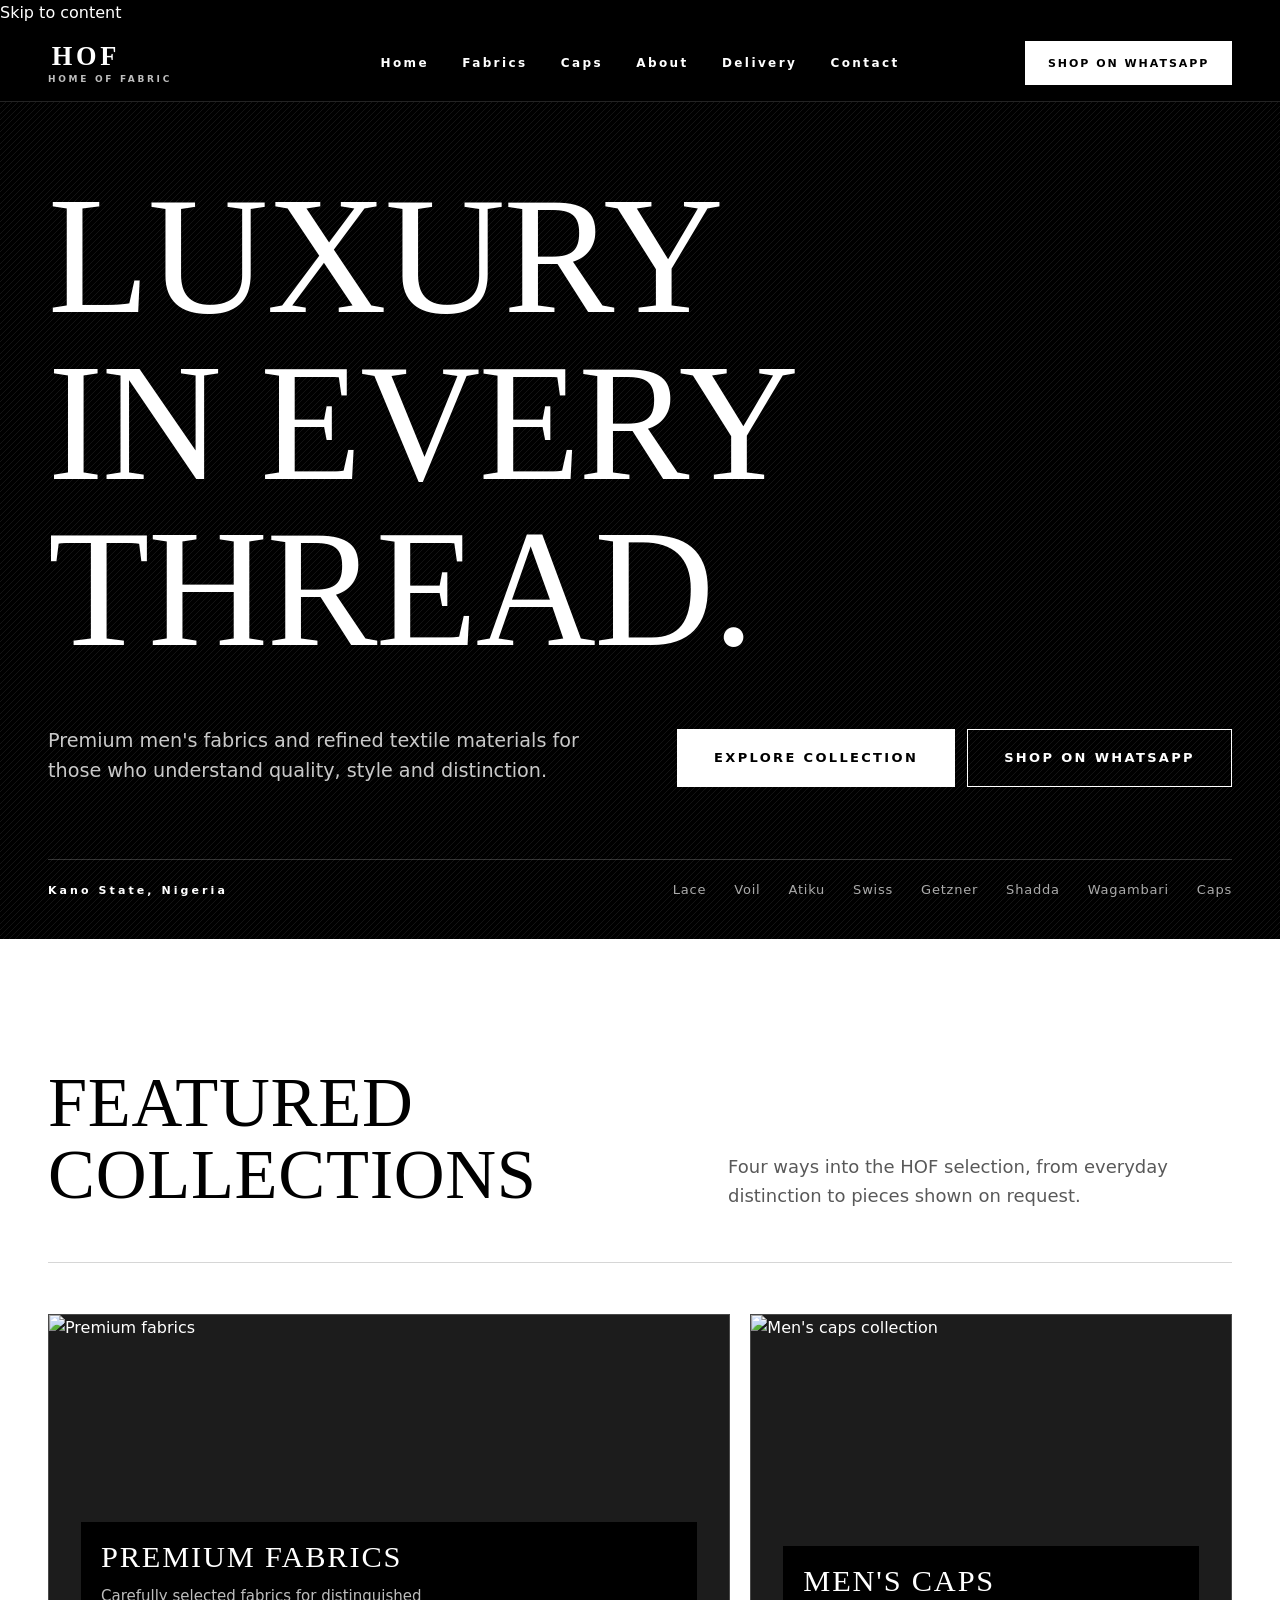
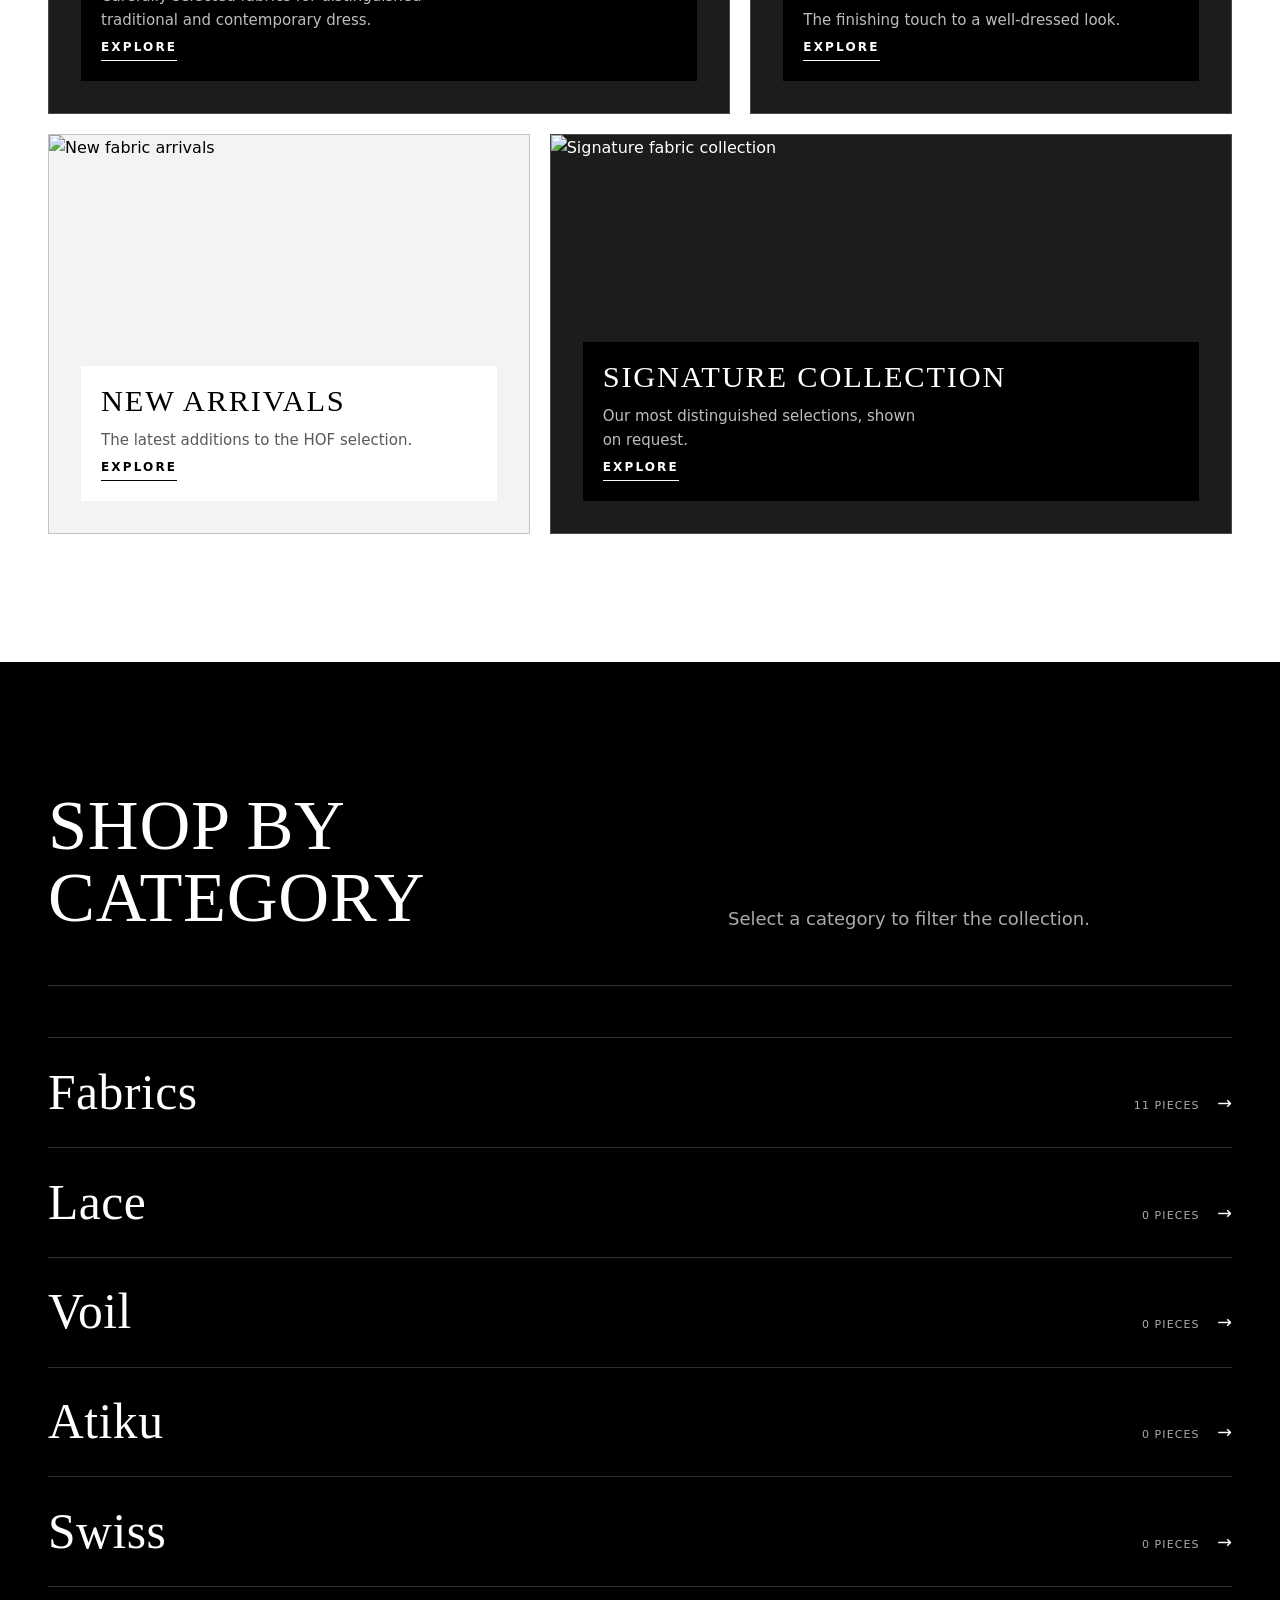
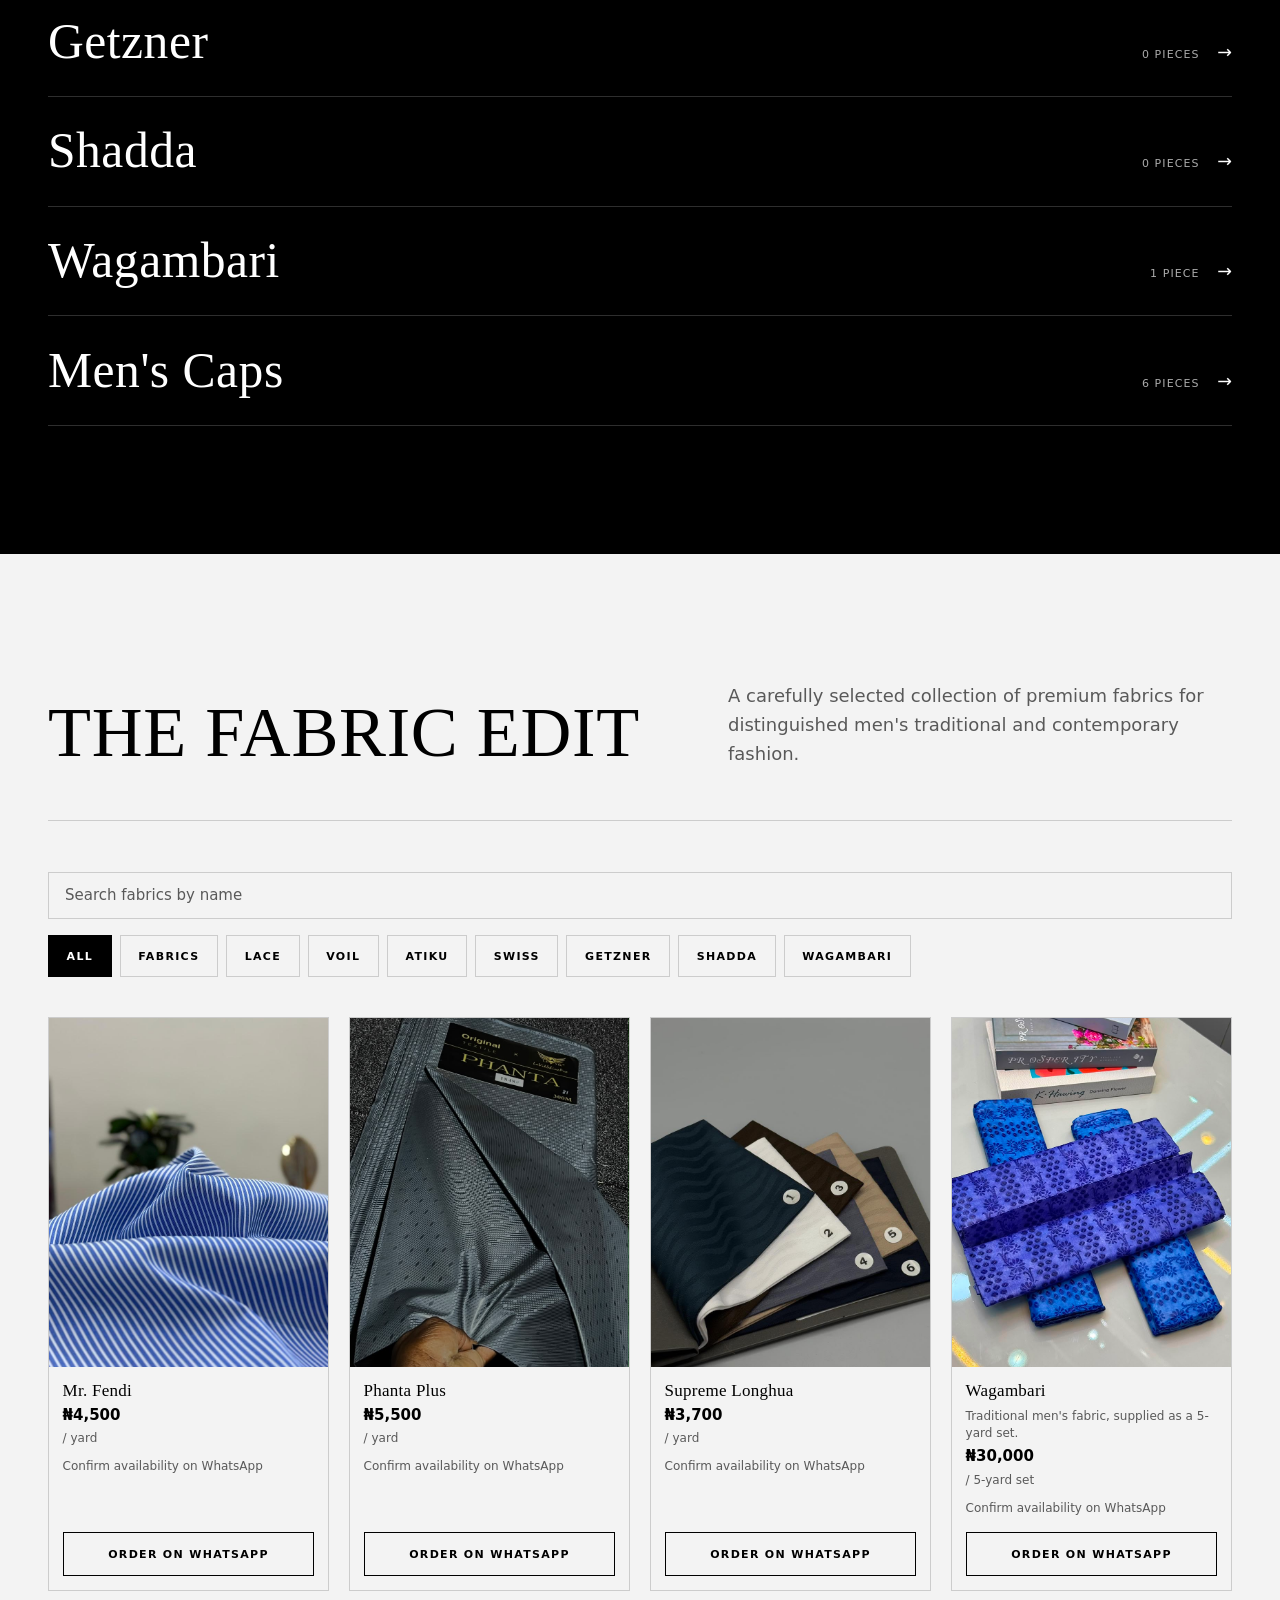
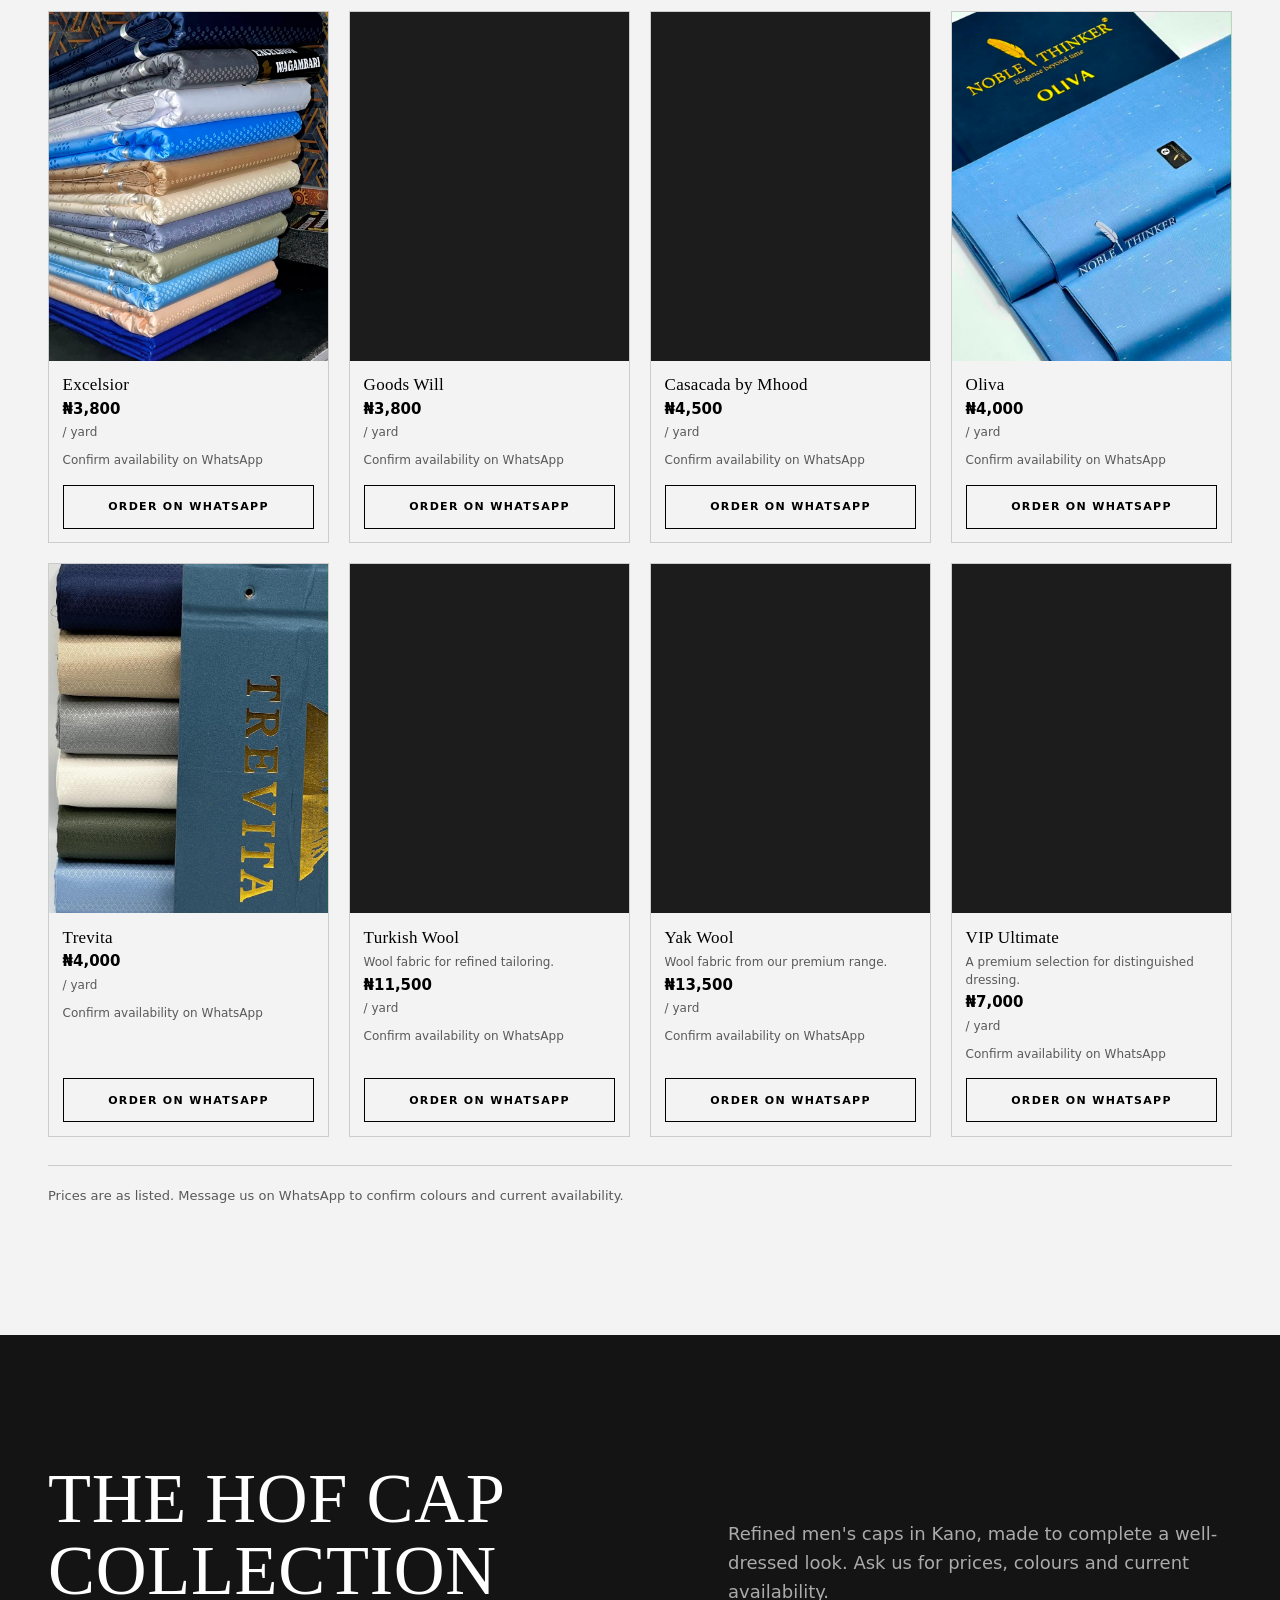
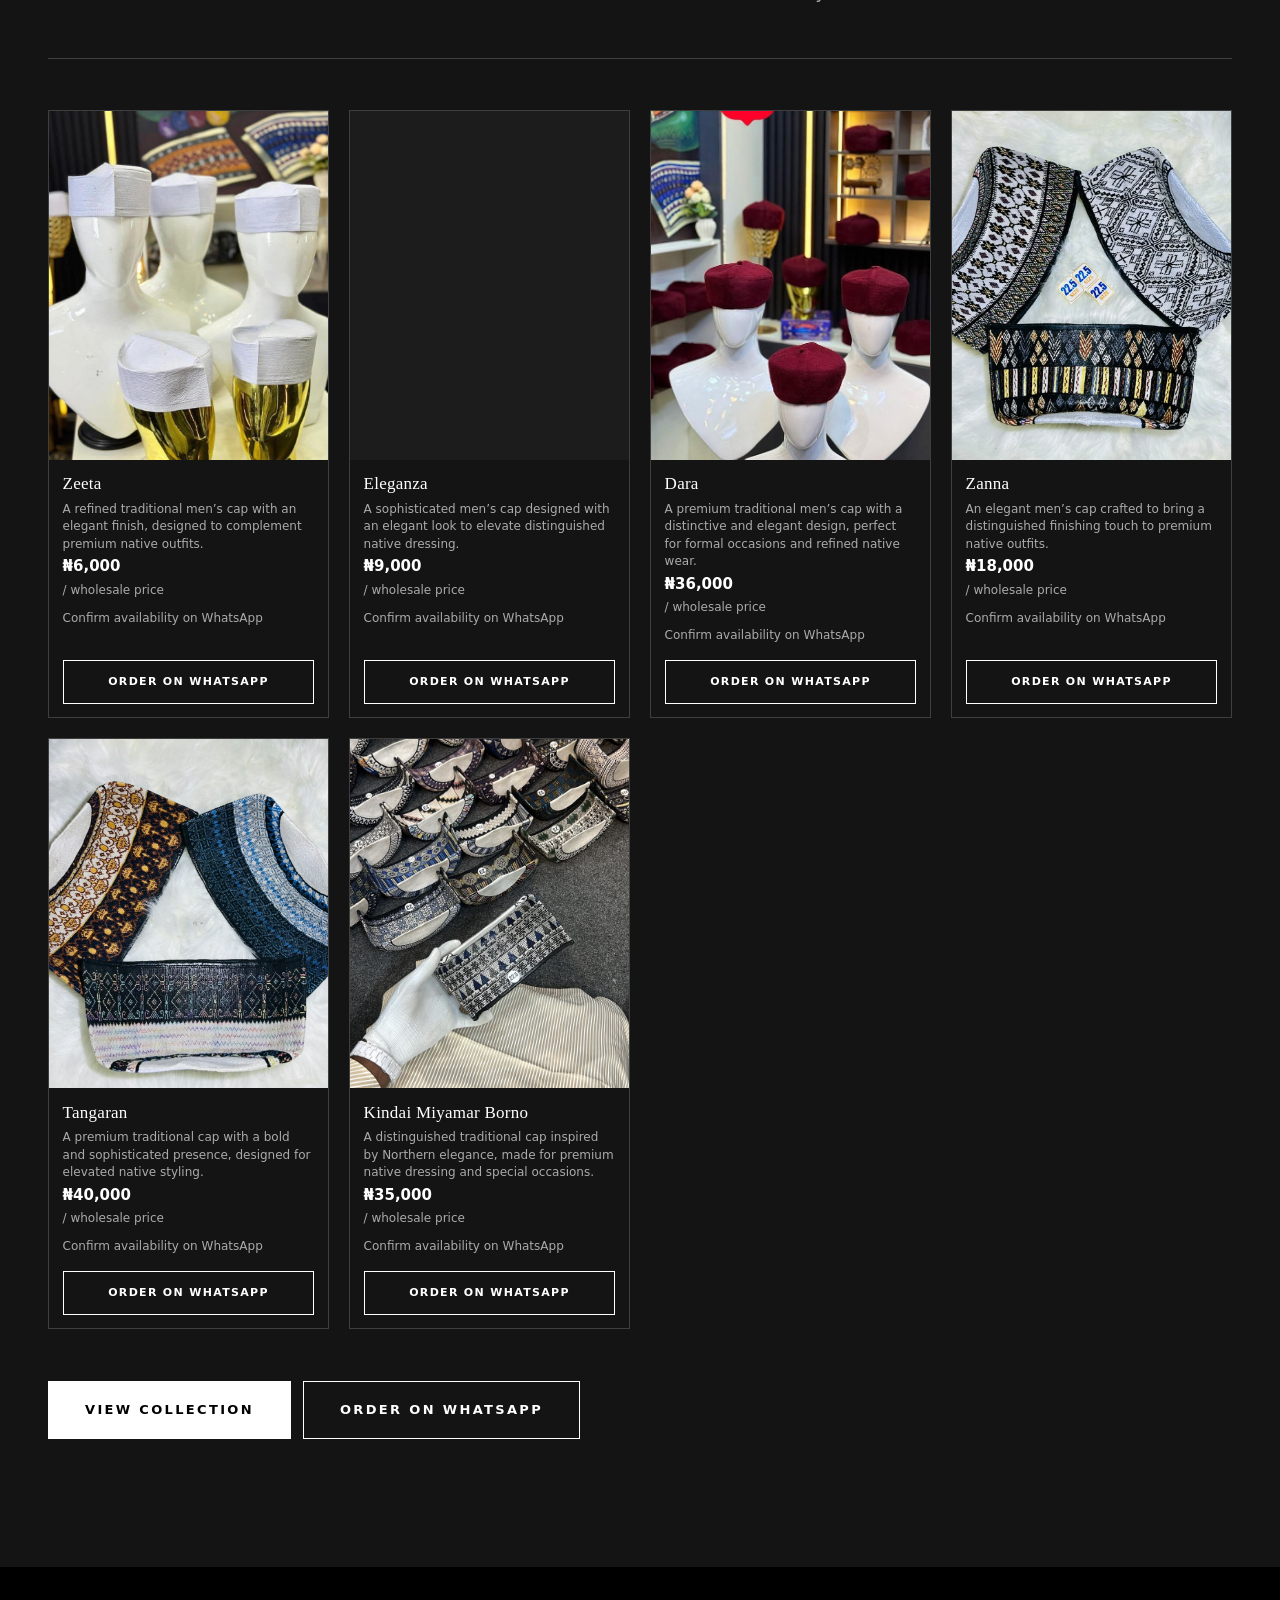
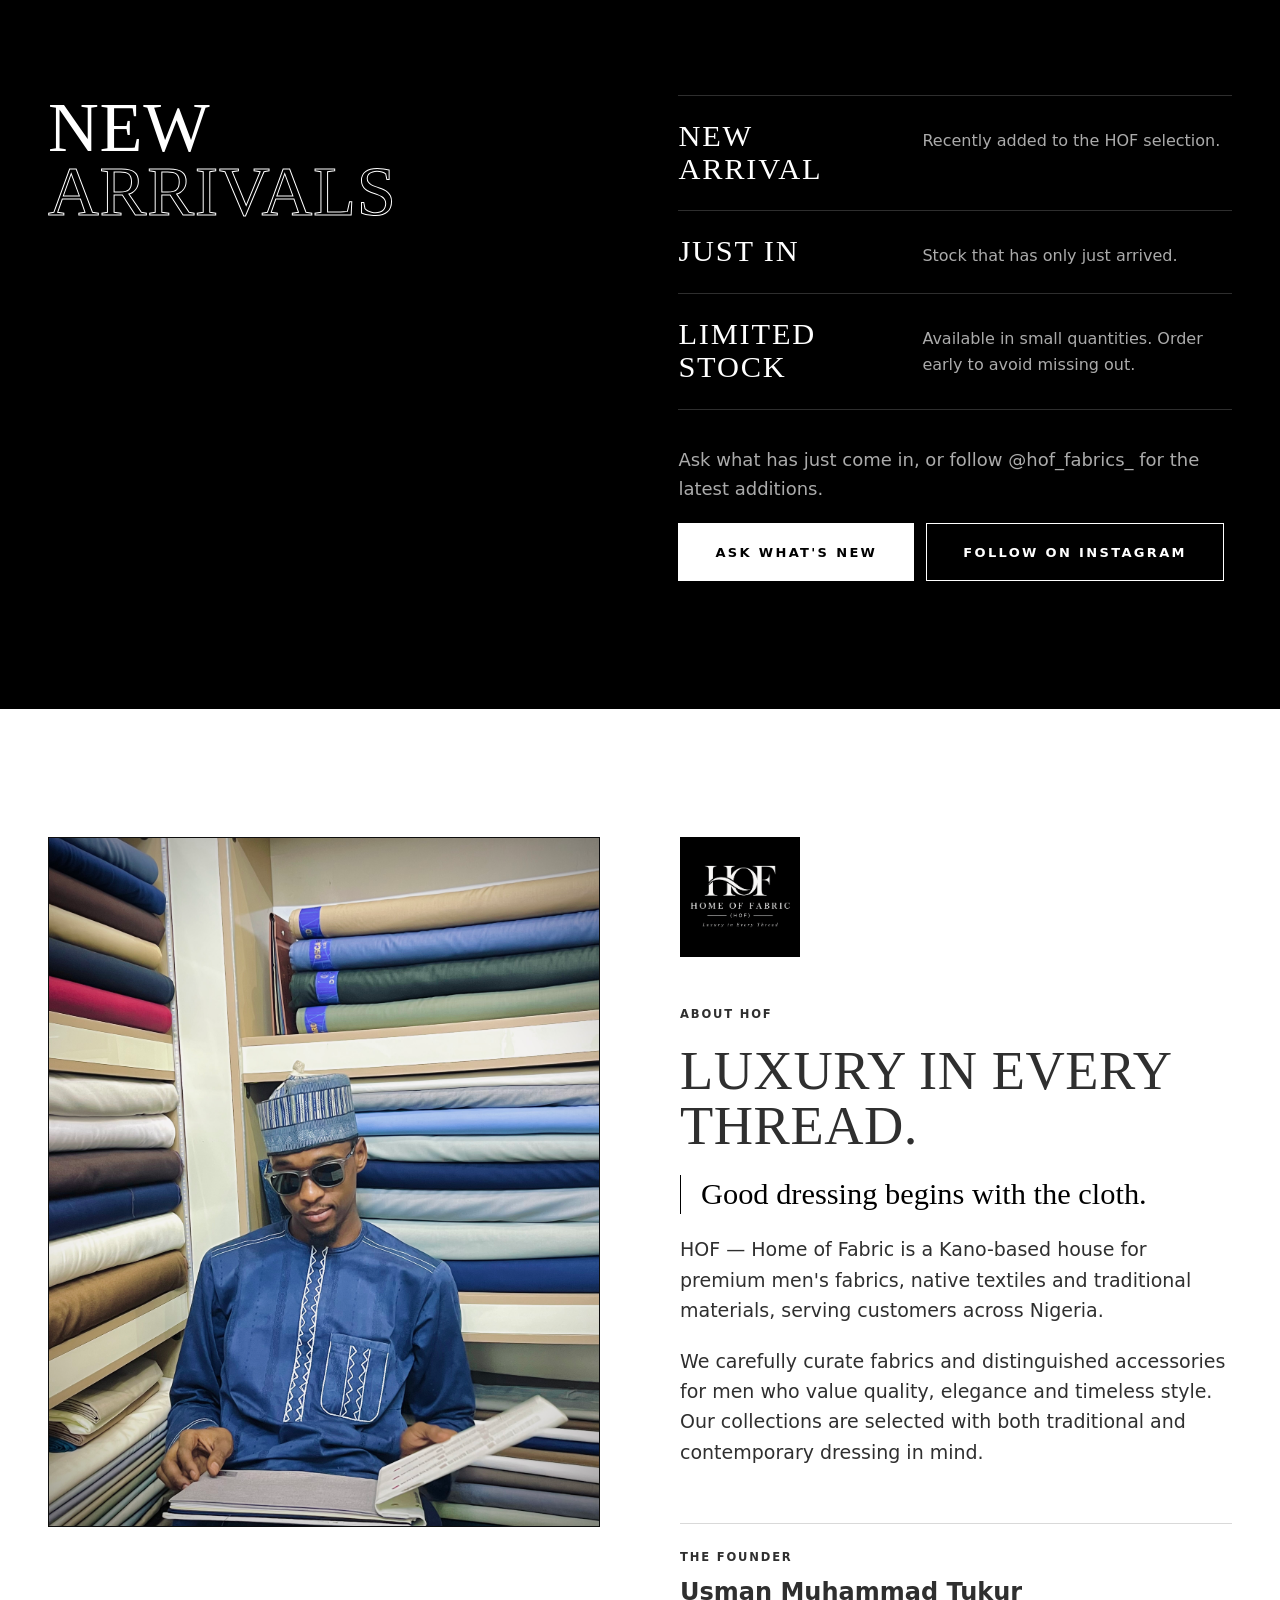
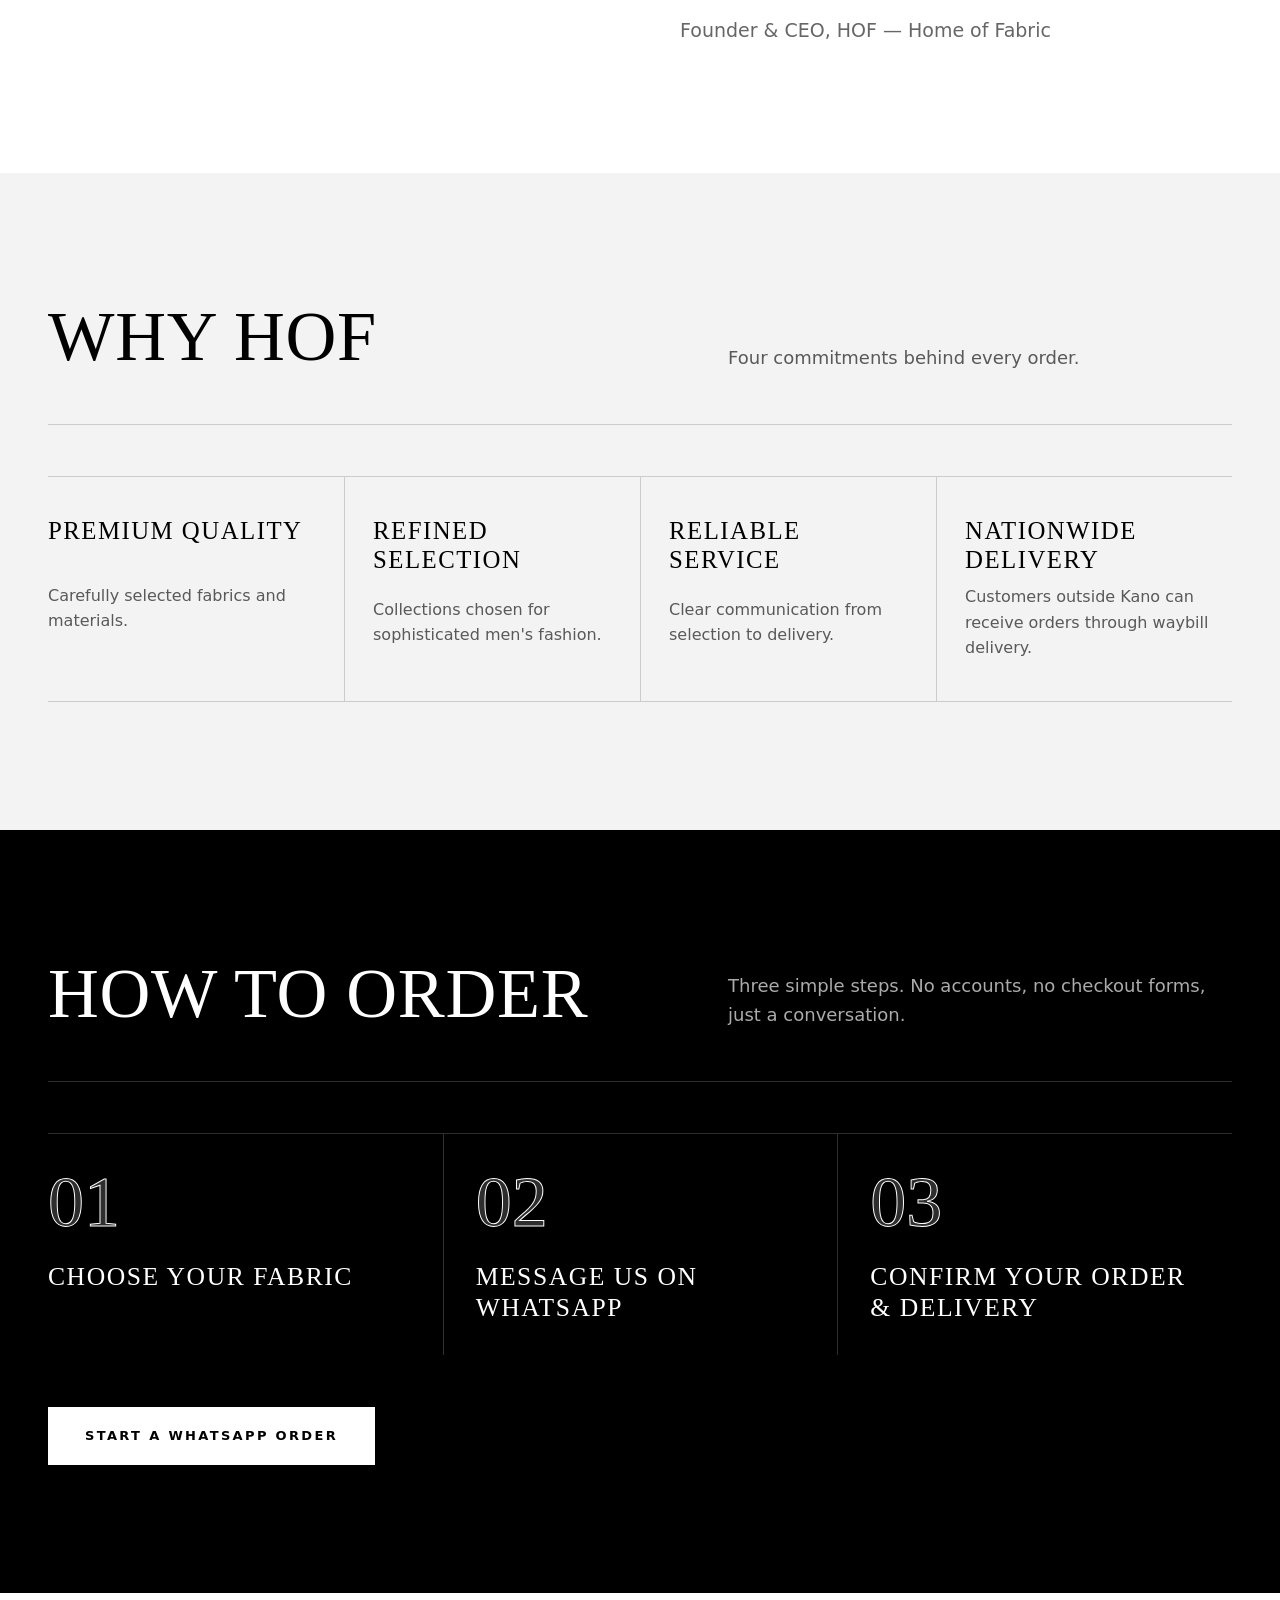
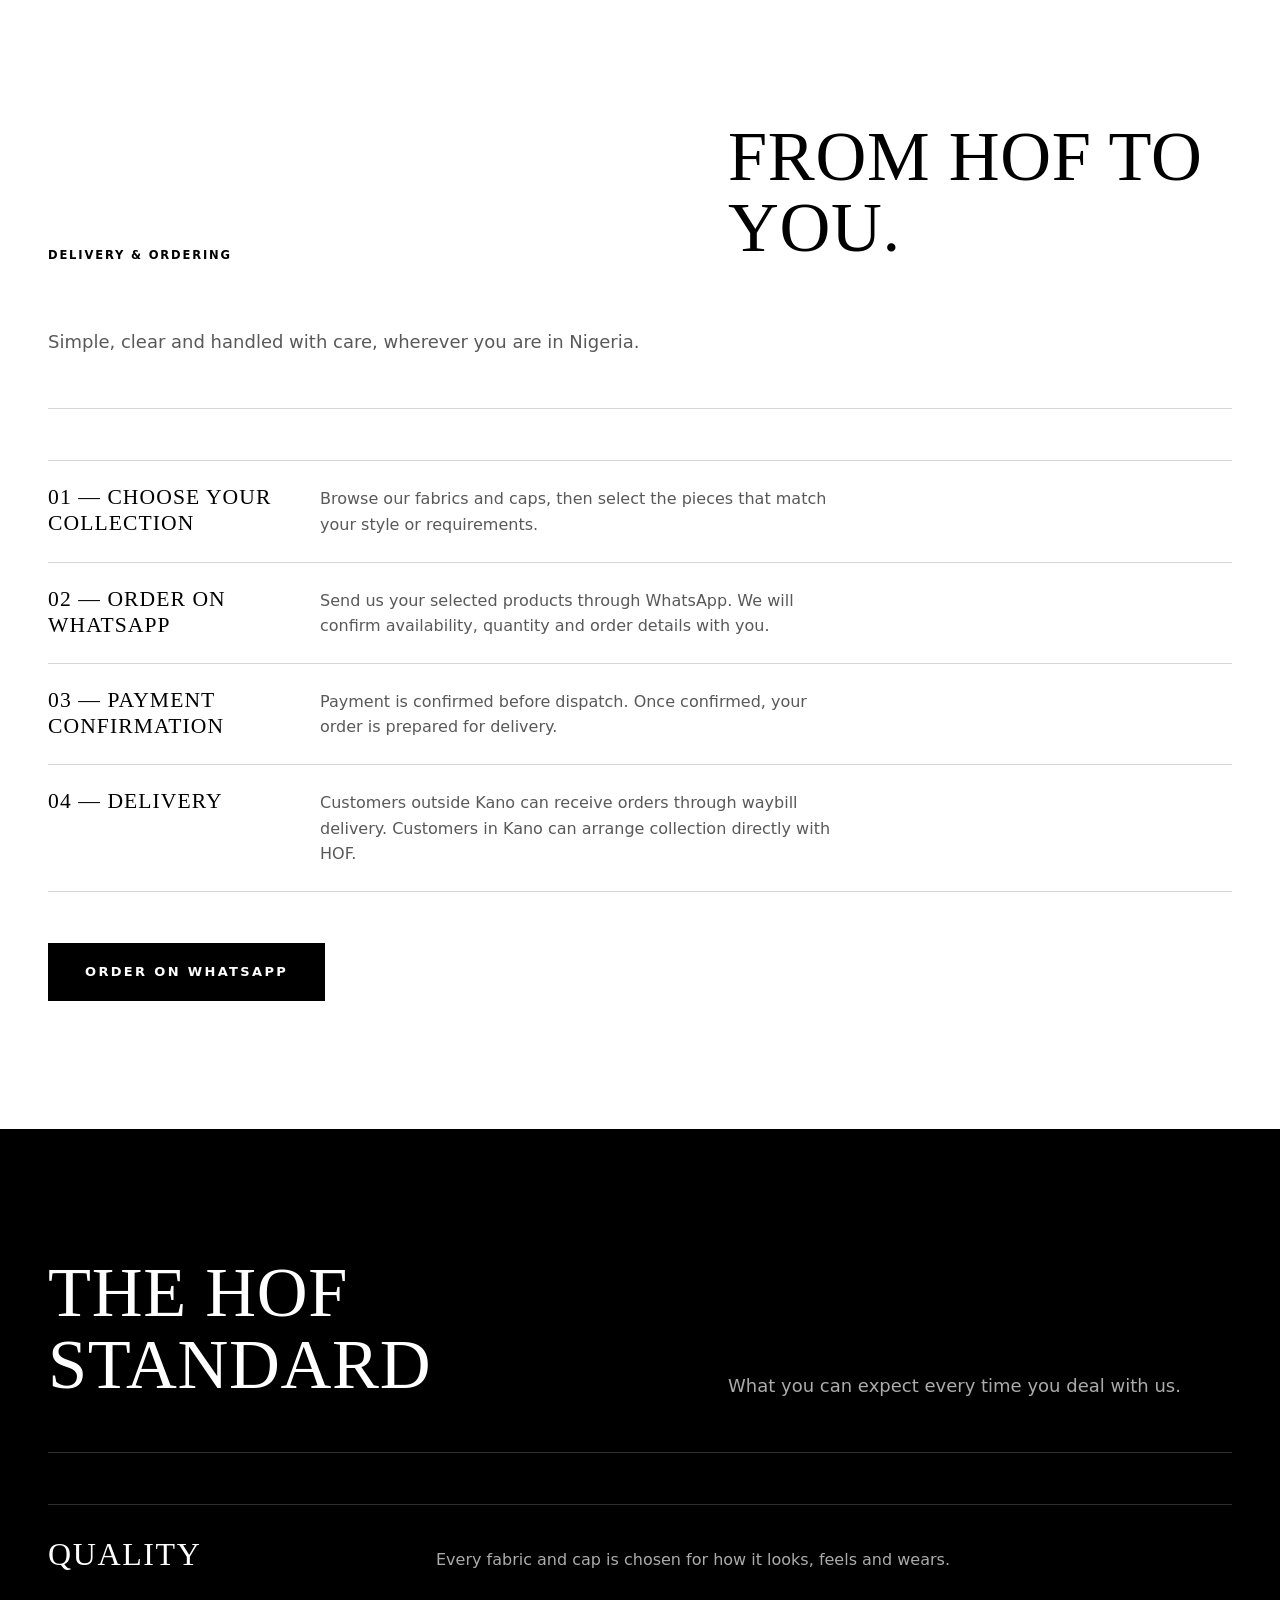
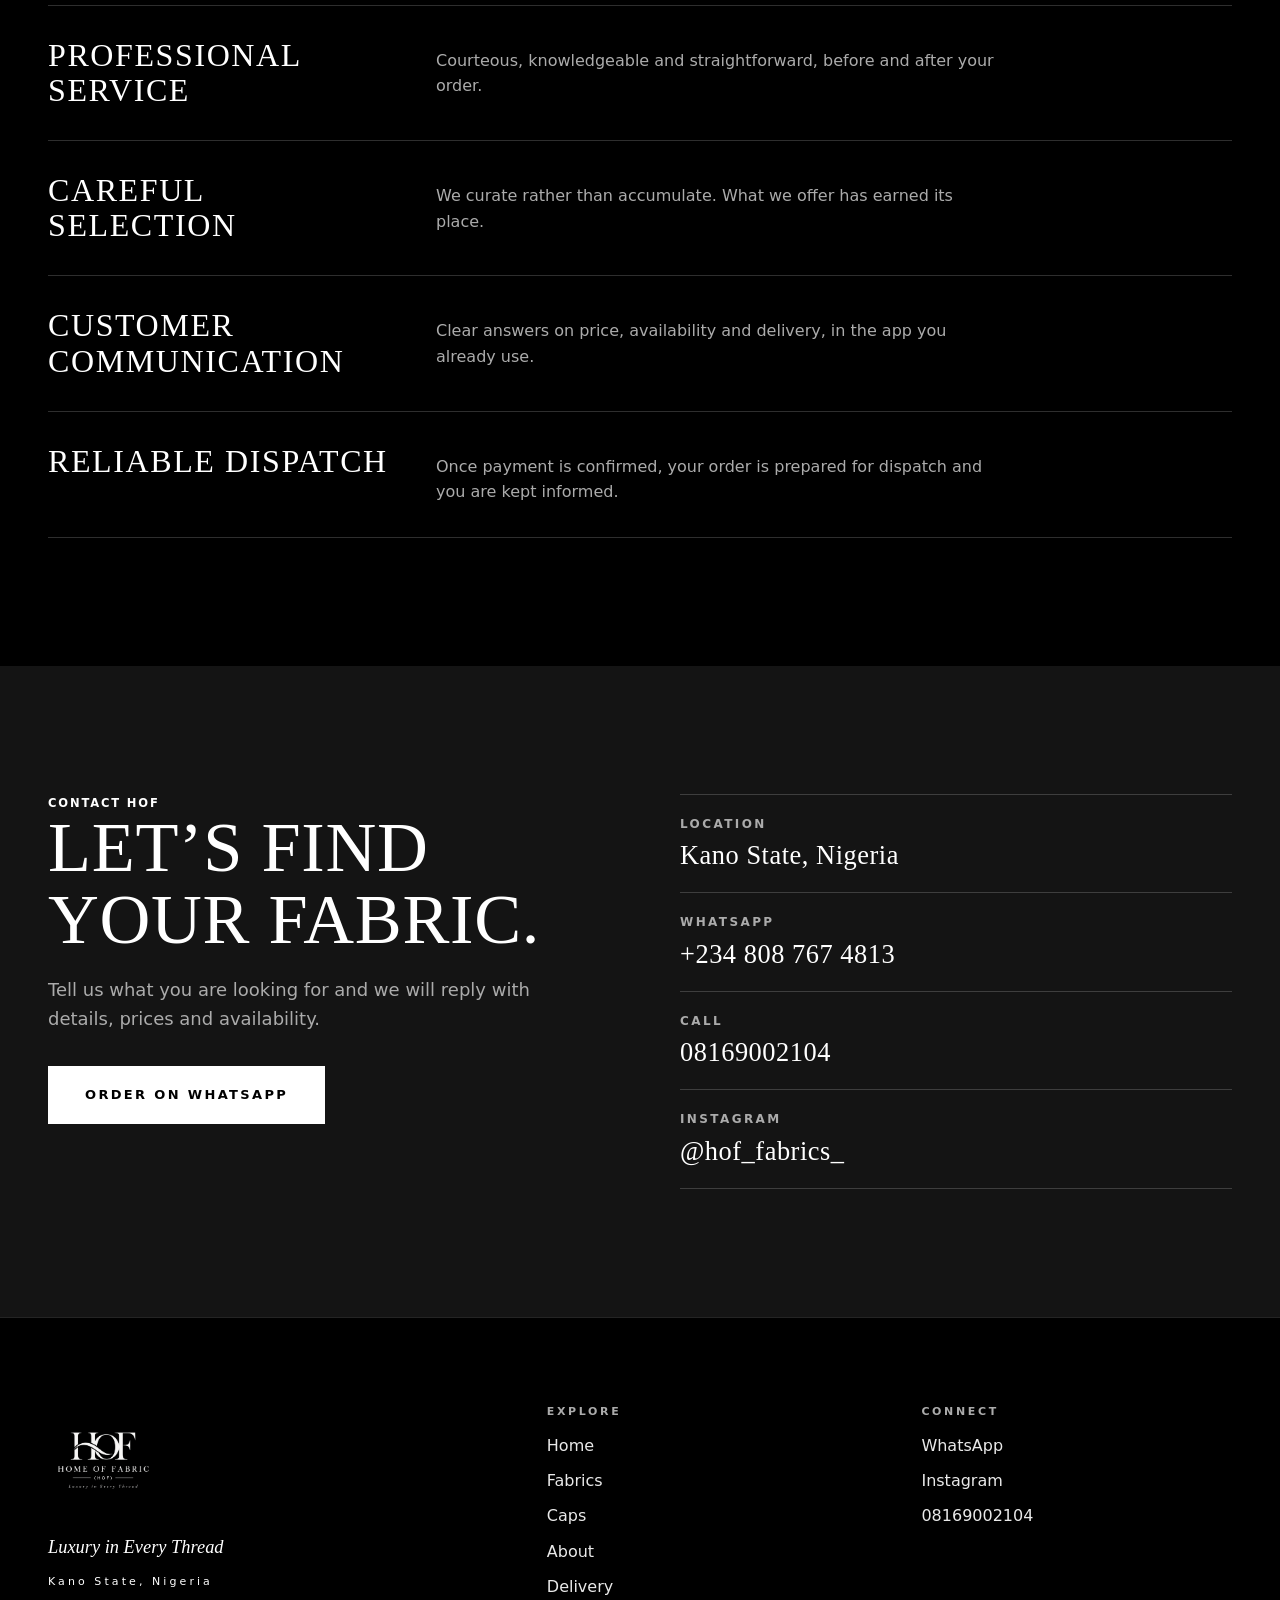
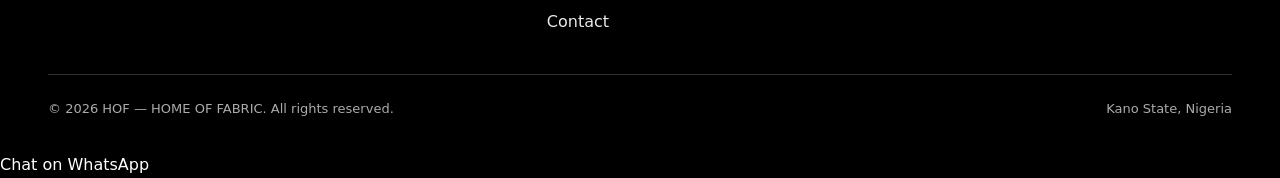
==== commit 596d1999: "Update index.html" ====
--- a/index.html
+++ b/index.html
@@ -3,9 +3,7 @@
 <head>
 <meta charset="utf-8">
 <meta name="viewport" content="width=device-width, initial-scale=1, viewport-fit=cover">
-
 <title>HOF | Home of Fabric — Luxury in Every Thread</title>
-
 <meta name="description" content="HOF — Home of Fabric: premium men's fabrics, native textiles, traditional materials and men's caps in Kano, Nigeria. Browse the collection and order directly on WhatsApp.">
 <meta name="keywords" content="premium men's fabrics, men's fabrics Nigeria, Kano textile shop, premium native fabrics, men's traditional fabrics, men's caps Kano, Home of Fabric, HOF fabrics">
 <meta name="robots" content="index, follow">
@@ -13,37 +11,30 @@
 <meta name="geo.region" content="NG-KN">
 <meta name="geo.placename" content="Kano, Nigeria">
 <meta name="theme-color" content="#000000">
-
 <meta property="og:site_name" content="HOF — Home of Fabric">
 <meta property="og:title" content="HOF — Home of Fabric | Luxury in Every Thread">
 <meta property="og:description" content="Premium men's fabrics, native textiles and traditional men's materials from Kano, Nigeria. Browse the collection and order directly on WhatsApp.">
 <meta property="og:type" content="website">
 <meta property="og:locale" content="en_NG">
-<meta property="og:url" content="https://homeoffabric.netlify.app/">
-<meta property="og:image" content="https://homeoffabric.netlify.app/images/og-image.jpg">
+<meta property="og:url" content="https://homeoffabric0.github.io/HOF/">
+<meta property="og:image" content="https://homeoffabric0.github.io/HOF/images/og-image.jpg">
 <meta property="og:image:alt" content="HOF — Home of Fabric. Luxury in Every Thread.">
-
 <meta name="twitter:card" content="summary_large_image">
 <meta name="twitter:title" content="HOF — Home of Fabric | Premium Men's Fabrics in Kano, Nigeria">
 <meta name="twitter:description" content="Premium men's fabrics, native textiles and traditional men's materials from Kano, Nigeria.">
-<meta name="twitter:image" content="https://homeoffabric.netlify.app/images/og-image.jpg">
-
+<meta name="twitter:image" content="https://homeoffabric0.github.io/HOF/images/og-image.jpg">
 <link rel="icon" href="favicon.ico" sizes="48x48">
 <link rel="icon" type="image/svg+xml" href="favicon.svg">
 <link rel="icon" type="image/png" sizes="32x32" href="favicon-32x32.png">
 <link rel="apple-touch-icon" sizes="180x180" href="apple-touch-icon.png">
 <link rel="manifest" href="site.webmanifest">
-
 <link rel="preconnect" href="https://fonts.googleapis.com">
 <link rel="preconnect" href="https://fonts.gstatic.com" crossorigin>
 <link rel="stylesheet" href="https://fonts.googleapis.com/css2?family=Cormorant+Garamond:wght@400;500;600;700&family=Inter:wght@300;400;500;600;700&display=swap">
-
 <script>
 document.documentElement.classList.add('js');
 </script>
-
 <link rel="stylesheet" href="style.css">
-
 <script type="application/ld+json">
 {
   "@context": "https://schema.org",
@@ -66,668 +57,528 @@
 }
 </script>
 </head>
-
 <body>
 
-<a class="skip" href="#main">Skip to content</a>
+Skip to content
 
 <header class="header on-dark">
   <div class="wrap">
-
-    <a class="logo logo-link" href="#home" aria-label="HOF — Home of Fabric, back to top">
-      <b>HOF</b>
-      <span>HOME OF FABRIC</span>
-    </a>
-
-    <nav class="nav" id="menu" aria-label="Main">
-      <ul>
-        <li><a class="nav-link" href="#home">Home</a></li>
-        <li><a class="nav-link" href="#fabrics">Fabrics</a></li>
-        <li><a class="nav-link" href="#caps">Caps</a></li>
-        <li><a class="nav-link" href="#about">About</a></li>
-        <li><a class="nav-link" href="#delivery">Delivery</a></li>
-        <li><a class="nav-link" href="#contact">Contact</a></li>
-      </ul>
-
-      <div class="nav-foot">
-        <a class="btn btn--block" href="https://wa.me/2348087674813?text=Hello%20HOF%2C%20I%20would%20like%20to%20see%20your%20fabric%20collection." target="_blank" rel="noopener noreferrer">
-          Shop on WhatsApp
-        </a>
-        <p>
-          Kano State, Nigeria<br>
-          <a href="tel:+2348169002104">Call 08169002104</a>
-        </p>
-      </div>
-    </nav>
-
-    <div class="header-right">
-      <a class="btn" href="https://wa.me/2348087674813?text=Hello%20HOF%2C%20I%20would%20like%20to%20see%20your%20fabric%20collection." target="_blank" rel="noopener noreferrer">
-        <span class="short">WhatsApp</span>
-        <span class="long">Shop on WhatsApp</span>
-      </a>
-
-      <button class="burger" type="button" aria-expanded="false" aria-controls="menu" aria-label="Open menu">
-        <i></i>
-        <i></i>
-      </button>
-    </div>
-
+<a class="logo logo-link" href="#home" aria-label="HOF — Home of Fabric, back to top">
+  <b>HOF</b>
+  <span>HOME OF FABRIC</span>
+</a>
+<nav class="nav" id="menu" aria-label="Main">
+  <ul>
+    <li><a class="nav-link" href="#home">Home</a></li>
+    <li><a class="nav-link" href="#fabrics">Fabrics</a></li>
+    <li><a class="nav-link" href="#caps">Caps</a></li>
+    <li><a class="nav-link" href="#about">About</a></li>
+    <li><a class="nav-link" href="#delivery">Delivery</a></li>
+    <li><a class="nav-link" href="#contact">Contact</a></li>
+  </ul>
+  <div class="nav-foot">
+    <a class="btn btn--block" href="https://wa.me/2348087674813?text=Hello%20HOF%2C%20I%20would%20like%20to%20see%20your%20fabric%20collection." target="_blank" rel="noopener noreferrer">
+      Shop on WhatsApp
+    </a>
+    <p>
+      Kano State, Nigeria<br>
+      <a href="tel:+2348169002104">Call 08169002104</a>
+    </p>
+  </div>
+</nav>
+<div class="header-right">
+  <a class="btn" href="https://wa.me/2348087674813?text=Hello%20HOF%2C%20I%20would%20like%20to%20see%20your%20fabric%20collection." target="_blank" rel="noopener noreferrer">
+    <span class="short">WhatsApp</span>
+    <span class="long">Shop on WhatsApp</span>
+  </a>
+  <button class="burger" type="button" aria-expanded="false" aria-controls="menu" aria-label="Open menu">
+    <i></i>
+    <i></i>
+  </button>
+</div>
   </div>
 </header>
-
 <main id="main">
-
   <!-- HERO -->
   <section class="hero on-dark bg-black" id="home" aria-labelledby="hero-title">
     <div class="wrap">
-
-      <h1 class="display" id="hero-title">
-        <span class="ln"><span>Luxury</span></span>
-        <span class="ln"><span>in every</span></span>
-        <span class="ln"><span>thread.</span></span>
-      </h1>
-
-      <div class="hero-body">
-        <p>
-          Premium men's fabrics and refined textile materials for those
-          who understand quality, style and distinction.
+  <h1 class="display" id="hero-title">
+    <span class="ln"><span>Luxury</span></span>
+    <span class="ln"><span>in every</span></span>
+    <span class="ln"><span>thread.</span></span>
+  </h1>
+  <div class="hero-body">
+    <p>
+      Premium men's fabrics and refined textile materials for those
+      who understand quality, style and distinction.
+    </p>
+    <div class="actions">
+      <a class="btn btn--lg" href="#collections">Explore Collection</a>
+      <a class="btn btn--lg btn--ghost"
+         href="https://wa.me/2348087674813?text=Hello%20HOF%2C%20I%20would%20like%20to%20see%20your%20fabric%20collection."
+         target="_blank" rel="noopener noreferrer">
+        Shop on WhatsApp
+      </a>
+    </div>
+  </div>
+  <div class="hero-foot">
+    <span class="loc">Kano State, Nigeria</span>
+    <ul class="range" aria-label="Product range">
+      <li>Lace</li>
+      <li>Voil</li>
+      <li>Atiku</li>
+      <li>Swiss</li>
+      <li>Getzner</li>
+      <li>Shadda</li>
+      <li>Wagambari</li>
+      <li>Caps</li>
+    </ul>
+  </div>
+</div>
+  </section>
+  <!-- FEATURED COLLECTIONS -->
+  <section class="section on-light bg-white" id="collections" aria-labelledby="col-title">
+    <div class="wrap">
+  <div class="section-head rv">
+    <h2 class="display" id="col-title">Featured collections</h2>
+    <p class="lead">
+      Four ways into the HOF selection, from everyday distinction
+      to pieces shown on request.
+    </p>
+  </div>
+  <div class="tiles">
+    <article class="tile rv">
+      <img src="images/collection-premium-fabrics.jpg"
+           width="810" height="1080"
+           alt="Premium fabrics"
+           loading="lazy" decoding="async">
+      <div class="in">
+        <h3>Premium Fabrics</h3>
+        <p>Carefully selected fabrics for distinguished traditional and contemporary dress.</p>
+        <a class="link" href="#fabrics">Explore</a>
+      </div>
+    </article>
+    <article class="tile rv">
+      <img src="images/collection-mens-caps.jpg"
+           width="810" height="1080"
+           alt="Men's caps collection"
+           loading="lazy" decoding="async">
+      <div class="in">
+        <h3>Men's Caps</h3>
+        <p>The finishing touch to a well-dressed look.</p>
+        <a class="link" href="#caps">Explore</a>
+      </div>
+    </article>
+    <article class="tile tile--light rv">
+      <img src="images/collection-new-arrivals.jpg"
+           width="812" height="1080"
+           alt="New fabric arrivals"
+           loading="lazy" decoding="async">
+      <div class="in">
+        <h3>New Arrivals</h3>
+        <p>The latest additions to the HOF selection.</p>
+        <a class="link" href="#new">Explore</a>
+      </div>
+    </article>
+    <article class="tile rv">
+      <img src="images/collection-signature.jpg"
+           width="1000" height="1333"
+           alt="Signature fabric collection"
+           loading="lazy" decoding="async">
+      <div class="in">
+        <h3>Signature Collection</h3>
+        <p>Our most distinguished selections, shown on request.</p>
+        <a class="link"
+           href="https://wa.me/2348087674813?text=Hello%20HOF%2C%20I%20would%20like%20to%20see%20the%20Signature%20Collection."
+           target="_blank" rel="noopener noreferrer">
+          Explore
+        </a>
+      </div>
+    </article>
+  </div>
+</div>
+  </section>
+  <!-- SHOP BY CATEGORY -->
+  <section class="section on-dark bg-black" id="shop-by-category" aria-labelledby="sbc-title">
+    <div class="wrap">
+  <div class="section-head rv">
+    <h2 class="display" id="sbc-title">Shop by category</h2>
+    <p class="lead">Select a category to filter the collection.</p>
+  </div>
+  <div class="sbc-index rv" id="sbcIndex"></div>
+</div>
+  </section>
+  <!-- FABRIC CATALOGUE -->
+  <section class="section on-light bg-mist" id="fabrics" aria-labelledby="fab-title">
+    <div class="wrap">
+  <div class="section-head rv">
+    <h2 class="display" id="fab-title">The Fabric Edit</h2>
+    <p class="lead">
+      A carefully selected collection of premium fabrics for
+      distinguished men's traditional and contemporary fashion.
+    </p>
+  </div>
+  <div class="catalogue-tools rv">
+    <div class="search" role="search">
+      <input type="search"
+             id="fabricSearch"
+             placeholder="Search fabrics by name"
+             aria-label="Search fabrics">
+    </div>
+    <div class="chips" id="fabricChips" role="group" aria-label="Filter by category"></div>
+  </div>
+  <div class="cgrid" id="fabricGrid"></div>
+  <p class="empty" id="fabricEmpty" hidden aria-live="polite">
+    No fabrics match your search. Try another name or category,
+    or ask us directly on WhatsApp.
+  </p>
+  <p class="note small rv">
+    Prices are as listed. Message us on WhatsApp to confirm colours
+    and current availability.
+  </p>
+  <noscript>
+    <p class="note">
+      Please message us on WhatsApp at
+      <a href="https://wa.me/2348087674813">+234 808 767 4813</a>
+      to see our fabrics and prices.
+    </p>
+  </noscript>
+</div>
+  </section>
+  <!-- CAPS -->
+  <section class="section on-dark bg-char" id="caps" aria-labelledby="cap-title">
+    <div class="wrap">
+  <div class="section-head rv">
+    <h2 class="display" id="cap-title">The HOF Cap Collection</h2>
+    <p class="lead">
+      Refined men's caps in Kano, made to complete a well-dressed look.
+      Ask us for prices, colours and current availability.
+    </p>
+  </div>
+  <div class="cgrid" id="capGrid"></div>
+  <div class="actions cap-actions rv">
+    <a class="btn btn--lg"
+       href="https://www.instagram.com/hof_fabrics_/"
+       target="_blank" rel="noopener noreferrer">
+      View Collection
+    </a>
+    <a class="btn btn--lg btn--ghost"
+       href="https://wa.me/2348087674813?text=Hello%20HOF%2C%20I%20would%20like%20to%20order%20caps."
+       target="_blank" rel="noopener noreferrer">
+      Order on WhatsApp
+    </a>
+  </div>
+</div>
+  </section>
+  <!-- NEW ARRIVALS -->
+  <section class="section on-dark bg-black" id="new" aria-labelledby="new-title">
+    <div class="wrap">
+  <div class="arr">
+    <h2 class="display arr-title rv" id="new-title">
+      <span>New</span>
+      <span class="o">Arrivals</span>
+    </h2>
+    <div class="rv">
+      <div class="arr-list">
+        <div class="arr-row">
+          <h3>New Arrival</h3>
+          <p>Recently added to the HOF selection.</p>
+        </div>
+        <div class="arr-row">
+          <h3>Just In</h3>
+          <p>Stock that has only just arrived.</p>
+        </div>
+        <div class="arr-row">
+          <h3>Limited Stock</h3>
+          <p>Available in small quantities. Order early to avoid missing out.</p>
+        </div>
+      </div>
+      <div class="arr-cta">
+        <p class="lead">
+          Ask what has just come in, or follow @hof_fabrics_
+          for the latest additions.
         </p>
-
         <div class="actions">
-          <a class="btn btn--lg" href="#collections">Explore Collection</a>
-
+          <a class="btn btn--lg"
+             href="https://wa.me/2348087674813?text=Hello%20HOF%2C%20what%20new%20arrivals%20do%20you%20have%3F"
+             target="_blank" rel="noopener noreferrer">
+            Ask What's New
+          </a>
           <a class="btn btn--lg btn--ghost"
-             href="https://wa.me/2348087674813?text=Hello%20HOF%2C%20I%20would%20like%20to%20see%20your%20fabric%20collection."
+             href="https://www.instagram.com/hof_fabrics_/"
              target="_blank" rel="noopener noreferrer">
-            Shop on WhatsApp
+            Follow on Instagram
           </a>
         </div>
       </div>
-
-      <div class="hero-foot">
-        <span class="loc">Kano State, Nigeria</span>
-
-        <ul class="range" aria-label="Product range">
-          <li>Lace</li>
-          <li>Voil</li>
-          <li>Atiku</li>
-          <li>Swiss</li>
-          <li>Getzner</li>
-          <li>Shadda</li>
-          <li>Wagambari</li>
-          <li>Caps</li>
-        </ul>
-      </div>
-
-    </div>
-  </section>
-
-  <!-- FEATURED COLLECTIONS -->
-  <section class="section on-light bg-white" id="collections" aria-labelledby="col-title">
-    <div class="wrap">
-
-      <div class="section-head rv">
-        <h2 class="display" id="col-title">Featured collections</h2>
-        <p class="lead">
-          Four ways into the HOF selection, from everyday distinction
-          to pieces shown on request.
-        </p>
-      </div>
-
-      <div class="tiles">
-
-        <article class="tile rv">
-          <img src="images/collection-premium-fabrics.jpg"
-               width="810" height="1080"
-               alt="Premium fabrics"
-               loading="lazy" decoding="async">
-          <div class="in">
-            <h3>Premium Fabrics</h3>
-            <p>Carefully selected fabrics for distinguished traditional and contemporary dress.</p>
-            <a class="link" href="#fabrics">Explore</a>
-          </div>
-        </article>
-
-        <article class="tile rv">
-          <img src="images/collection-mens-caps.jpg"
-               width="810" height="1080"
-               alt="Men's caps collection"
-               loading="lazy" decoding="async">
-          <div class="in">
-            <h3>Men's Caps</h3>
-            <p>The finishing touch to a well-dressed look.</p>
-            <a class="link" href="#caps">Explore</a>
-          </div>
-        </article>
-
-        <article class="tile tile--light rv">
-          <img src="images/collection-new-arrivals.jpg"
-               width="812" height="1080"
-               alt="New fabric arrivals"
-               loading="lazy" decoding="async">
-          <div class="in">
-            <h3>New Arrivals</h3>
-            <p>The latest additions to the HOF selection.</p>
-            <a class="link" href="#new">Explore</a>
-          </div>
-        </article>
-
-        <article class="tile rv">
-          <img src="images/collection-signature.jpg"
-               width="1000" height="1333"
-               alt="Signature fabric collection"
-               loading="lazy" decoding="async">
-          <div class="in">
-            <h3>Signature Collection</h3>
-            <p>Our most distinguished selections, shown on request.</p>
-            <a class="link"
-               href="https://wa.me/2348087674813?text=Hello%20HOF%2C%20I%20would%20like%20to%20see%20the%20Signature%20Collection."
-               target="_blank" rel="noopener noreferrer">
-              Explore
-            </a>
-          </div>
-        </article>
-
-      </div>
-    </div>
-  </section>
-
-  <!-- SHOP BY CATEGORY -->
-  <section class="section on-dark bg-black" id="shop-by-category" aria-labelledby="sbc-title">
-    <div class="wrap">
-
-      <div class="section-head rv">
-        <h2 class="display" id="sbc-title">Shop by category</h2>
-        <p class="lead">Select a category to filter the collection.</p>
-      </div>
-
-      <div class="sbc-index rv" id="sbcIndex"></div>
-
-    </div>
-  </section>
-
-  <!-- FABRIC CATALOGUE -->
-  <section class="section on-light bg-mist" id="fabrics" aria-labelledby="fab-title">
-    <div class="wrap">
-
-      <div class="section-head rv">
-        <h2 class="display" id="fab-title">The Fabric Edit</h2>
-        <p class="lead">
-          A carefully selected collection of premium fabrics for
-          distinguished men's traditional and contemporary fashion.
-        </p>
-      </div>
-
-      <div class="catalogue-tools rv">
-        <div class="search" role="search">
-          <input type="search"
-                 id="fabricSearch"
-                 placeholder="Search fabrics by name"
-                 aria-label="Search fabrics">
-        </div>
-
-        <div class="chips" id="fabricChips" role="group" aria-label="Filter by category"></div>
-      </div>
-
-      <div class="cgrid" id="fabricGrid"></div>
-
-      <p class="empty" id="fabricEmpty" hidden aria-live="polite">
-        No fabrics match your search. Try another name or category,
-        or ask us directly on WhatsApp.
-      </p>
-
-      <p class="note small rv">
-        Prices are as listed. Message us on WhatsApp to confirm colours
-        and current availability.
-      </p>
-
-      <noscript>
-        <p class="note">
-          Please message us on WhatsApp at
-          <a href="https://wa.me/2348087674813">+234 808 767 4813</a>
-          to see our fabrics and prices.
-        </p>
-      </noscript>
-
-    </div>
-  </section>
-
-  <!-- CAPS -->
-  <section class="section on-dark bg-char" id="caps" aria-labelledby="cap-title">
-    <div class="wrap">
-
-      <div class="section-head rv">
-        <h2 class="display" id="cap-title">The HOF Cap Collection</h2>
-        <p class="lead">
-          Refined men's caps in Kano, made to complete a well-dressed look.
-          Ask us for prices, colours and current availability.
-        </p>
-      </div>
-
-      <div class="cgrid" id="capGrid"></div>
-
-      <div class="actions cap-actions rv">
-        <a class="btn btn--lg"
-           href="https://www.instagram.com/hof_fabrics_/"
-           target="_blank" rel="noopener noreferrer">
-          View Collection
-        </a>
-
-        <a class="btn btn--lg btn--ghost"
-           href="https://wa.me/2348087674813?text=Hello%20HOF%2C%20I%20would%20like%20to%20order%20caps."
-           target="_blank" rel="noopener noreferrer">
-          Order on WhatsApp
-        </a>
-      </div>
-
-    </div>
-  </section>
-
-  <!-- NEW ARRIVALS -->
-  <section class="section on-dark bg-black" id="new" aria-labelledby="new-title">
-    <div class="wrap">
-
-      <div class="arr">
-
-        <h2 class="display arr-title rv" id="new-title">
-          <span>New</span>
-          <span class="o">Arrivals</span>
-        </h2>
-
-        <div class="rv">
-
-          <div class="arr-list">
-            <div class="arr-row">
-              <h3>New Arrival</h3>
-              <p>Recently added to the HOF selection.</p>
-            </div>
-
-            <div class="arr-row">
-              <h3>Just In</h3>
-              <p>Stock that has only just arrived.</p>
-            </div>
-
-            <div class="arr-row">
-              <h3>Limited Stock</h3>
-              <p>Available in small quantities. Order early to avoid missing out.</p>
-            </div>
-          </div>
-
-          <div class="arr-cta">
-            <p class="lead">
-              Ask what has just come in, or follow @hof_fabrics_
-              for the latest additions.
-            </p>
-
-            <div class="actions">
-              <a class="btn btn--lg"
-                 href="https://wa.me/2348087674813?text=Hello%20HOF%2C%20what%20new%20arrivals%20do%20you%20have%3F"
-                 target="_blank" rel="noopener noreferrer">
-                Ask What's New
-              </a>
-
-              <a class="btn btn--lg btn--ghost"
-                 href="https://www.instagram.com/hof_fabrics_/"
-                 target="_blank" rel="noopener noreferrer">
-                Follow on Instagram
-              </a>
-            </div>
-          </div>
-
-        </div>
-      </div>
-
-      <div class="cgrid" id="arrivalGrid"></div>
-
-    </div>
-  </section>
-
+    </div>
+  </div>
+  <div class="cgrid" id="arrivalGrid"></div>
+</div>
+  </section>
   <!-- ABOUT HOF -->
   <section class="section on-light bg-white" id="about" aria-labelledby="about-title">
     <div class="wrap about">
-
-      <div class="about-media rv">
-        <img src="images/IMG_8600.jpeg"
-             width="810" height="1080"
-             alt="Usman Muhammad Tukur, Founder and CEO of HOF — Home of Fabric"
-             loading="lazy" decoding="async">
-      </div>
-
-      <div class="about-copy rv">
-
-        <img src="images/13AA2C74-D257-4070-9682-CD3749FD3F76.png"
-             class="about-logo"
-             alt="HOF — Home of Fabric"
-             loading="lazy" decoding="async">
-
-        <p class="eyebrow">ABOUT HOF</p>
-
-        <h2 class="display" id="about-title">Luxury in Every Thread.</h2>
-
-        <p class="pull">Good dressing begins with the cloth.</p>
-
-        <p>
-          HOF — Home of Fabric is a Kano-based house for premium men's fabrics,
-          native textiles and traditional materials, serving customers across Nigeria.
-        </p>
-
-        <p>
-          We carefully curate fabrics and distinguished accessories for men
-          who value quality, elegance and timeless style. Our collections are
-          selected with both traditional and contemporary dressing in mind.
-        </p>
-
-        <div class="founder-info">
-          <p class="eyebrow">THE FOUNDER</p>
-          <h3>Usman Muhammad Tukur</h3>
-          <p>Founder &amp; CEO, HOF — Home of Fabric</p>
-        </div>
-
-      </div>
-    </div>
-  </section>
-
+  <div class="about-media rv">
+    <img src="images/IMG_8600.jpeg"
+         width="810" height="1080"
+         alt="Usman Muhammad Tukur, Founder and CEO of HOF — Home of Fabric"
+         loading="lazy" decoding="async">
+  </div>
+  <div class="about-copy rv">
+    <img src="images/13AA2C74-D257-4070-9682-CD3749FD3F76.png"
+         class="about-logo"
+         alt="HOF — Home of Fabric"
+         loading="lazy" decoding="async">
+    <p class="eyebrow">ABOUT HOF</p>
+    <h2 class="display" id="about-title">Luxury in Every Thread.</h2>
+    <p class="pull">Good dressing begins with the cloth.</p>
+    <p>
+      HOF — Home of Fabric is a Kano-based house for premium men's fabrics,
+      native textiles and traditional materials, serving customers across Nigeria.
+    </p>
+    <p>
+      We carefully curate fabrics and distinguished accessories for men
+      who value quality, elegance and timeless style. Our collections are
+      selected with both traditional and contemporary dressing in mind.
+    </p>
+    <div class="founder-info">
+      <p class="eyebrow">THE FOUNDER</p>
+      <h3>Usman Muhammad Tukur</h3>
+      <p>Founder &amp; CEO, HOF — Home of Fabric</p>
+    </div>
+  </div>
+</div>
+  </section>
   <!-- WHY HOF -->
   <section class="section on-light bg-mist" aria-labelledby="why-title">
     <div class="wrap">
-
-      <div class="section-head rv">
-        <h2 class="display" id="why-title">Why HOF</h2>
-        <p class="lead">Four commitments behind every order.</p>
-      </div>
-
-      <div class="why">
-        <div class="why-item rv">
-          <h3>Premium Quality</h3>
-          <p>Carefully selected fabrics and materials.</p>
-        </div>
-
-        <div class="why-item rv">
-          <h3>Refined Selection</h3>
-          <p>Collections chosen for sophisticated men's fashion.</p>
-        </div>
-
-        <div class="why-item rv">
-          <h3>Reliable Service</h3>
-          <p>Clear communication from selection to delivery.</p>
-        </div>
-
-        <div class="why-item rv">
-          <h3>Nationwide Delivery</h3>
-          <p>Customers outside Kano can receive orders through waybill delivery.</p>
-        </div>
-      </div>
-
-    </div>
-  </section>
-
+  <div class="section-head rv">
+    <h2 class="display" id="why-title">Why HOF</h2>
+    <p class="lead">Four commitments behind every order.</p>
+  </div>
+  <div class="why">
+    <div class="why-item rv">
+      <h3>Premium Quality</h3>
+      <p>Carefully selected fabrics and materials.</p>
+    </div>
+    <div class="why-item rv">
+      <h3>Refined Selection</h3>
+      <p>Collections chosen for sophisticated men's fashion.</p>
+    </div>
+    <div class="why-item rv">
+      <h3>Reliable Service</h3>
+      <p>Clear communication from selection to delivery.</p>
+    </div>
+    <div class="why-item rv">
+      <h3>Nationwide Delivery</h3>
+      <p>Customers outside Kano can receive orders through waybill delivery.</p>
+    </div>
+  </div>
+</div>
+  </section>
   <!-- HOW TO ORDER -->
   <section class="section on-dark bg-black" id="order" aria-labelledby="order-title">
     <div class="wrap">
-
-      <div class="section-head rv">
-        <h2 class="display" id="order-title">How to order</h2>
-        <p class="lead">Three simple steps. No accounts, no checkout forms, just a conversation.</p>
-      </div>
-
-      <ol class="steps">
-        <li class="step rv">
-          <span class="n" aria-hidden="true">01</span>
-          <h3>Choose your fabric</h3>
-        </li>
-
-        <li class="step rv">
-          <span class="n" aria-hidden="true">02</span>
-          <h3>Message us on WhatsApp</h3>
-        </li>
-
-        <li class="step rv">
-          <span class="n" aria-hidden="true">03</span>
-          <h3>Confirm your order &amp; delivery</h3>
-        </li>
-      </ol>
-
-      <div class="order-cta rv">
-        <a class="btn btn--lg"
-           href="https://wa.me/2348087674813?text=Hello%20HOF%2C%20I%20would%20like%20to%20place%20an%20order."
-           target="_blank" rel="noopener noreferrer">
-          Start a WhatsApp Order
-        </a>
-      </div>
-
-    </div>
-  </section>
-
+  <div class="section-head rv">
+    <h2 class="display" id="order-title">How to order</h2>
+    <p class="lead">Three simple steps. No accounts, no checkout forms, just a conversation.</p>
+  </div>
+  <ol class="steps">
+    <li class="step rv">
+      <span class="n" aria-hidden="true">01</span>
+      <h3>Choose your fabric</h3>
+    </li>
+    <li class="step rv">
+      <span class="n" aria-hidden="true">02</span>
+      <h3>Message us on WhatsApp</h3>
+    </li>
+    <li class="step rv">
+      <span class="n" aria-hidden="true">03</span>
+      <h3>Confirm your order &amp; delivery</h3>
+    </li>
+  </ol>
+  <div class="order-cta rv">
+    <a class="btn btn--lg"
+       href="https://wa.me/2348087674813?text=Hello%20HOF%2C%20I%20would%20like%20to%20place%20an%20order."
+       target="_blank" rel="noopener noreferrer">
+      Start a WhatsApp Order
+    </a>
+  </div>
+</div>
+  </section>
   <!-- DELIVERY -->
   <section class="section on-light bg-white" id="delivery" aria-labelledby="del-title">
     <div class="wrap">
-
-      <div class="section-head rv">
-        <p class="eyebrow">DELIVERY &amp; ORDERING</p>
-        <h2 class="display" id="del-title">From HOF to You.</h2>
-        <p class="lead">Simple, clear and handled with care, wherever you are in Nigeria.</p>
-      </div>
-
-      <div class="deliv rv">
-
-        <div class="deliv-row">
-          <h3>01 — Choose Your Collection</h3>
-          <p>Browse our fabrics and caps, then select the pieces that match your style or requirements.</p>
-        </div>
-
-        <div class="deliv-row">
-          <h3>02 — Order on WhatsApp</h3>
-          <p>Send us your selected products through WhatsApp. We will confirm availability, quantity and order details with you.</p>
-        </div>
-
-        <div class="deliv-row">
-          <h3>03 — Payment Confirmation</h3>
-          <p>Payment is confirmed before dispatch. Once confirmed, your order is prepared for delivery.</p>
-        </div>
-
-        <div class="deliv-row">
-          <h3>04 — Delivery</h3>
-          <p>Customers outside Kano can receive orders through waybill delivery. Customers in Kano can arrange collection directly with HOF.</p>
-        </div>
-
-      </div>
-
-      <div class="order-cta rv">
-        <a class="btn btn--lg"
-           href="https://wa.me/2348087674813?text=Hello%20HOF%2C%20I%27d%20like%20to%20place%20an%20order."
-           target="_blank" rel="noopener noreferrer">
-          Order on WhatsApp
-        </a>
-      </div>
-
-    </div>
-  </section>
-
+  <div class="section-head rv">
+    <p class="eyebrow">DELIVERY &amp; ORDERING</p>
+    <h2 class="display" id="del-title">From HOF to You.</h2>
+    <p class="lead">Simple, clear and handled with care, wherever you are in Nigeria.</p>
+  </div>
+  <div class="deliv rv">
+    <div class="deliv-row">
+      <h3>01 — Choose Your Collection</h3>
+      <p>Browse our fabrics and caps, then select the pieces that match your style or requirements.</p>
+    </div>
+    <div class="deliv-row">
+      <h3>02 — Order on WhatsApp</h3>
+      <p>Send us your selected products through WhatsApp. We will confirm availability, quantity and order details with you.</p>
+    </div>
+    <div class="deliv-row">
+      <h3>03 — Payment Confirmation</h3>
+      <p>Payment is confirmed before dispatch. Once confirmed, your order is prepared for delivery.</p>
+    </div>
+    <div class="deliv-row">
+      <h3>04 — Delivery</h3>
+      <p>Customers outside Kano can receive orders through waybill delivery. Customers in Kano can arrange collection directly with HOF.</p>
+    </div>
+  </div>
+  <div class="order-cta rv">
+    <a class="btn btn--lg"
+       href="https://wa.me/2348087674813?text=Hello%20HOF%2C%20I%27d%20like%20to%20place%20an%20order."
+       target="_blank" rel="noopener noreferrer">
+      Order on WhatsApp
+    </a>
+  </div>
+</div>
+  </section>
   <!-- THE HOF STANDARD -->
   <section class="section on-dark bg-black" aria-labelledby="std-title">
     <div class="wrap">
-
-      <div class="section-head rv">
-        <h2 class="display" id="std-title">The HOF Standard</h2>
-        <p class="lead">What you can expect every time you deal with us.</p>
-      </div>
-
-      <div class="std">
-
-        <div class="std-row rv">
-          <h3>Quality</h3>
-          <p>Every fabric and cap is chosen for how it looks, feels and wears.</p>
-        </div>
-
-        <div class="std-row rv">
-          <h3>Professional service</h3>
-          <p>Courteous, knowledgeable and straightforward, before and after your order.</p>
-        </div>
-
-        <div class="std-row rv">
-          <h3>Careful selection</h3>
-          <p>We curate rather than accumulate. What we offer has earned its place.</p>
-        </div>
-
-        <div class="std-row rv">
-          <h3>Customer communication</h3>
-          <p>Clear answers on price, availability and delivery, in the app you already use.</p>
-        </div>
-
-        <div class="std-row rv">
-          <h3>Reliable dispatch</h3>
-          <p>Once payment is confirmed, your order is prepared for dispatch and you are kept informed.</p>
-        </div>
-
-      </div>
-    </div>
-  </section>
-
+  <div class="section-head rv">
+    <h2 class="display" id="std-title">The HOF Standard</h2>
+    <p class="lead">What you can expect every time you deal with us.</p>
+  </div>
+  <div class="std">
+    <div class="std-row rv">
+      <h3>Quality</h3>
+      <p>Every fabric and cap is chosen for how it looks, feels and wears.</p>
+    </div>
+    <div class="std-row rv">
+      <h3>Professional service</h3>
+      <p>Courteous, knowledgeable and straightforward, before and after your order.</p>
+    </div>
+    <div class="std-row rv">
+      <h3>Careful selection</h3>
+      <p>We curate rather than accumulate. What we offer has earned its place.</p>
+    </div>
+    <div class="std-row rv">
+      <h3>Customer communication</h3>
+      <p>Clear answers on price, availability and delivery, in the app you already use.</p>
+    </div>
+    <div class="std-row rv">
+      <h3>Reliable dispatch</h3>
+      <p>Once payment is confirmed, your order is prepared for dispatch and you are kept informed.</p>
+    </div>
+  </div>
+</div>
+  </section>
   <!-- CONTACT -->
   <section class="section on-dark bg-char" id="contact" aria-labelledby="contact-title">
     <div class="wrap contact">
-
-      <div class="rv">
-        <p class="eyebrow">CONTACT HOF</p>
-        <h2 class="display" id="contact-title">Let’s Find Your Fabric.</h2>
-        <p class="lead">Tell us what you are looking for and we will reply with details, prices and availability.</p>
-
-        <a class="btn btn--lg"
-           href="https://wa.me/2348087674813?text=Hello%20HOF%2C%20I%20would%20like%20to%20place%20an%20order."
-           target="_blank" rel="noopener noreferrer">
-          Order on WhatsApp
+  <div class="rv">
+    <p class="eyebrow">CONTACT HOF</p>
+    <h2 class="display" id="contact-title">Let’s Find Your Fabric.</h2>
+    <p class="lead">Tell us what you are looking for and we will reply with details, prices and availability.</p>
+    <a class="btn btn--lg"
+       href="https://wa.me/2348087674813?text=Hello%20HOF%2C%20I%20would%20like%20to%20place%20an%20order."
+       target="_blank" rel="noopener noreferrer">
+      Order on WhatsApp
+    </a>
+  </div>
+  <dl class="contact-list rv">
+    <div>
+      <dt>Location</dt>
+      <dd>Kano State, Nigeria</dd>
+    </div>
+    <div>
+      <dt>WhatsApp</dt>
+      <dd>
+        <a href="https://wa.me/2348087674813" target="_blank" rel="noopener noreferrer">
+          +234 808 767 4813
         </a>
-      </div>
-
-      <dl class="contact-list rv">
-
-        <div>
-          <dt>Location</dt>
-          <dd>Kano State, Nigeria</dd>
-        </div>
-
-        <div>
-          <dt>WhatsApp</dt>
-          <dd>
-            <a href="https://wa.me/2348087674813" target="_blank" rel="noopener noreferrer">
-              +234 808 767 4813
-            </a>
-          </dd>
-        </div>
-
-        <div>
-          <dt>Call</dt>
-          <dd><a href="tel:+2348169002104">08169002104</a></dd>
-        </div>
-
-        <div>
-          <dt>Instagram</dt>
-          <dd>
-            <a href="https://www.instagram.com/hof_fabrics_/" target="_blank" rel="noopener noreferrer">
-              @hof_fabrics_
-            </a>
-          </dd>
-        </div>
-
-      </dl>
-    </div>
-  </section>
-
+      </dd>
+    </div>
+    <div>
+      <dt>Call</dt>
+      <dd><a href="tel:+2348169002104">08169002104</a></dd>
+    </div>
+    <div>
+      <dt>Instagram</dt>
+      <dd>
+        <a href="https://www.instagram.com/hof_fabrics_/" target="_blank" rel="noopener noreferrer">
+          @hof_fabrics_
+        </a>
+      </dd>
+    </div>
+  </dl>
+</div>
+  </section>
 </main>
-
 <!-- FOOTER -->
 <footer class="footer on-dark bg-black">
   <div class="wrap">
-
-    <div class="foot-top">
-
-      <div class="foot-brand">
-        <img src="images/13AA2C74-D257-4070-9682-CD3749FD3F76.png"
-             alt="HOF — Home of Fabric"
-             class="footer-logo"
-             loading="lazy" decoding="async">
-
-        <p>Luxury in Every Thread</p>
-
-        <span class="loc" style="margin:0;color:#fff;letter-spacing:.28em;font-size:.6875rem">
-          Kano State, Nigeria
-        </span>
-      </div>
-
-      <nav class="foot-col" aria-label="Footer">
-        <h4>Explore</h4>
-        <ul>
-          <li><a href="#home">Home</a></li>
-          <li><a href="#fabrics">Fabrics</a></li>
-          <li><a href="#caps">Caps</a></li>
-          <li><a href="#about">About</a></li>
-          <li><a href="#delivery">Delivery</a></li>
-          <li><a href="#contact">Contact</a></li>
-        </ul>
-      </nav>
-
-      <div class="foot-col">
-        <h4>Connect</h4>
-        <ul>
-          <li><a href="https://wa.me/2348087674813" target="_blank" rel="noopener noreferrer">WhatsApp</a></li>
-          <li><a href="https://www.instagram.com/hof_fabrics_/" target="_blank" rel="noopener noreferrer">Instagram</a></li>
-          <li><a href="tel:+2348169002104">08169002104</a></li>
-        </ul>
-      </div>
-
-    </div>
-
-    <div class="foot-bottom">
-      <span>© 2026 HOF — HOME OF FABRIC. All rights reserved.</span>
-      <span>Kano State, Nigeria</span>
-    </div>
-
+<div class="foot-top">
+  <div class="foot-brand">
+    <img src="images/13AA2C74-D257-4070-9682-CD3749FD3F76.png"
+         alt="HOF — Home of Fabric"
+         class="footer-logo"
+         loading="lazy" decoding="async">
+    <p>Luxury in Every Thread</p>
+    <span class="loc" style="margin:0;color:#fff;letter-spacing:.28em;font-size:.6875rem">
+      Kano State, Nigeria
+    </span>
+  </div>
+  <nav class="foot-col" aria-label="Footer">
+    <h4>Explore</h4>
+    <ul>
+      <li><a href="#home">Home</a></li>
+      <li><a href="#fabrics">Fabrics</a></li>
+      <li><a href="#caps">Caps</a></li>
+      <li><a href="#about">About</a></li>
+      <li><a href="#delivery">Delivery</a></li>
+      <li><a href="#contact">Contact</a></li>
+    </ul>
+  </nav>
+  <div class="foot-col">
+    <h4>Connect</h4>
+    <ul>
+      <li><a href="https://wa.me/2348087674813" target="_blank" rel="noopener noreferrer">WhatsApp</a></li>
+      <li><a href="https://www.instagram.com/hof_fabrics_/" target="_blank" rel="noopener noreferrer">Instagram</a></li>
+      <li><a href="tel:+2348169002104">08169002104</a></li>
+    </ul>
+  </div>
+</div>
+<div class="foot-bottom">
+  <span>© 2026 HOF — HOME OF FABRIC. All rights reserved.</span>
+  <span>Kano State, Nigeria</span>
+</div>
   </div>
 </footer>
-
 <!-- PRODUCT DETAILS MODAL -->
 <div class="modal-backdrop" id="modalBackdrop" aria-hidden="true">
+  <div class="modal" role="dialog" aria-modal="true" aria-labelledby="modalTitle">
+<div class="modal-media">
+  <div id="modalSwatch" class="modal-swatch"></div>
+</div>
+<div id="modalThumbs" class="modal-thumbs" hidden></div>
+<div class="modal-content">
+  <p class="eyebrow">HOF — HOME OF FABRIC</p>
+  <h2 class="display" id="modalTitle"></h2>
+  <div id="modalPrice" class="modal-price"></div>
+  <p id="modalDesc" class="modal-desc"></p>
+  <p id="modalAvail" class="modal-avail"></p>
+  <div class="modal-actions">
+    <a id="modalOrder" class="btn btn--lg" href="#" target="_blank" rel="noopener noreferrer">
+      Order on WhatsApp
+    </a>
+  </div>
+</div>
+  </div>
+</div>
+<!-- FLOATING WHATSAPP BUTTON -->
 
-  <div class="modal" role="dialog" aria-modal="true" aria-labelledby="modalTitle">
-
-    <div class="modal-media">
-      <div id="modalSwatch" class="modal-swatch"></div>
-    </div>
-
-    <div id="modalThumbs" class="modal-thumbs" hidden></div>
-
-    <div class="modal-content">
-      <p class="eyebrow">HOF — HOME OF FABRIC</p>
-
-      <h2 class="display" id="modalTitle"></h2>
-
-      <div id="modalPrice" class="modal-price"></div>
-
-      <p id="modalDesc" class="modal-desc"></p>
-
-      <p id="modalAvail" class="modal-avail"></p>
-
-      <div class="modal-actions">
-        <a id="modalOrder" class="btn btn--lg" href="#" target="_blank" rel="noopener noreferrer">
-          Order on WhatsApp
-        </a>
-      </div>
-    </div>
-
-  </div>
-</div>
-
-<!-- FLOATING WHATSAPP BUTTON -->
-<a id="fab"
-   class="fab"
-   href="https://wa.me/2348087674813?text=Hello%20HOF%2C%20I%20would%20like%20to%20place%20an%20order."
-   target="_blank"
-   rel="noopener noreferrer"
-   aria-label="Chat with HOF on WhatsApp">
-  Chat on WhatsApp
-</a>
-
+Chat on WhatsApp
 <script src="./script.js" defer></script>
-
 </body>
 </html>
